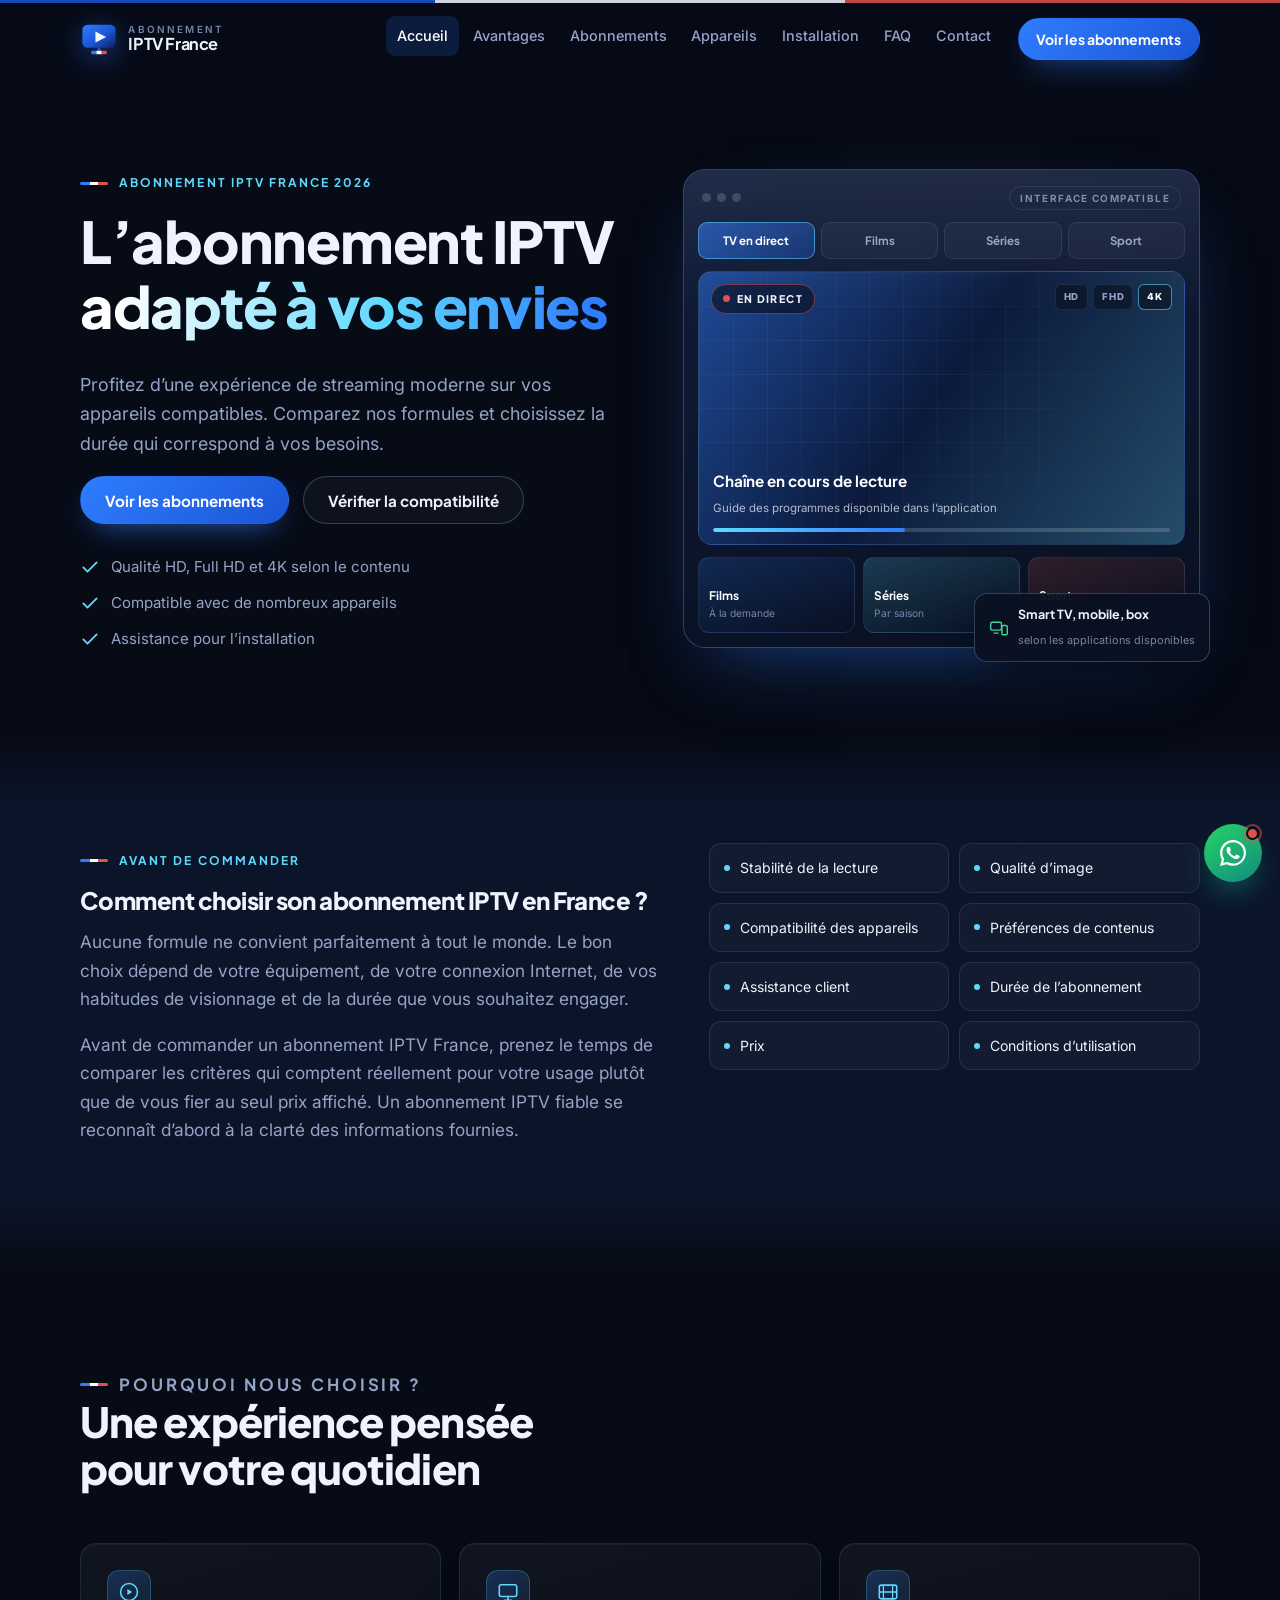
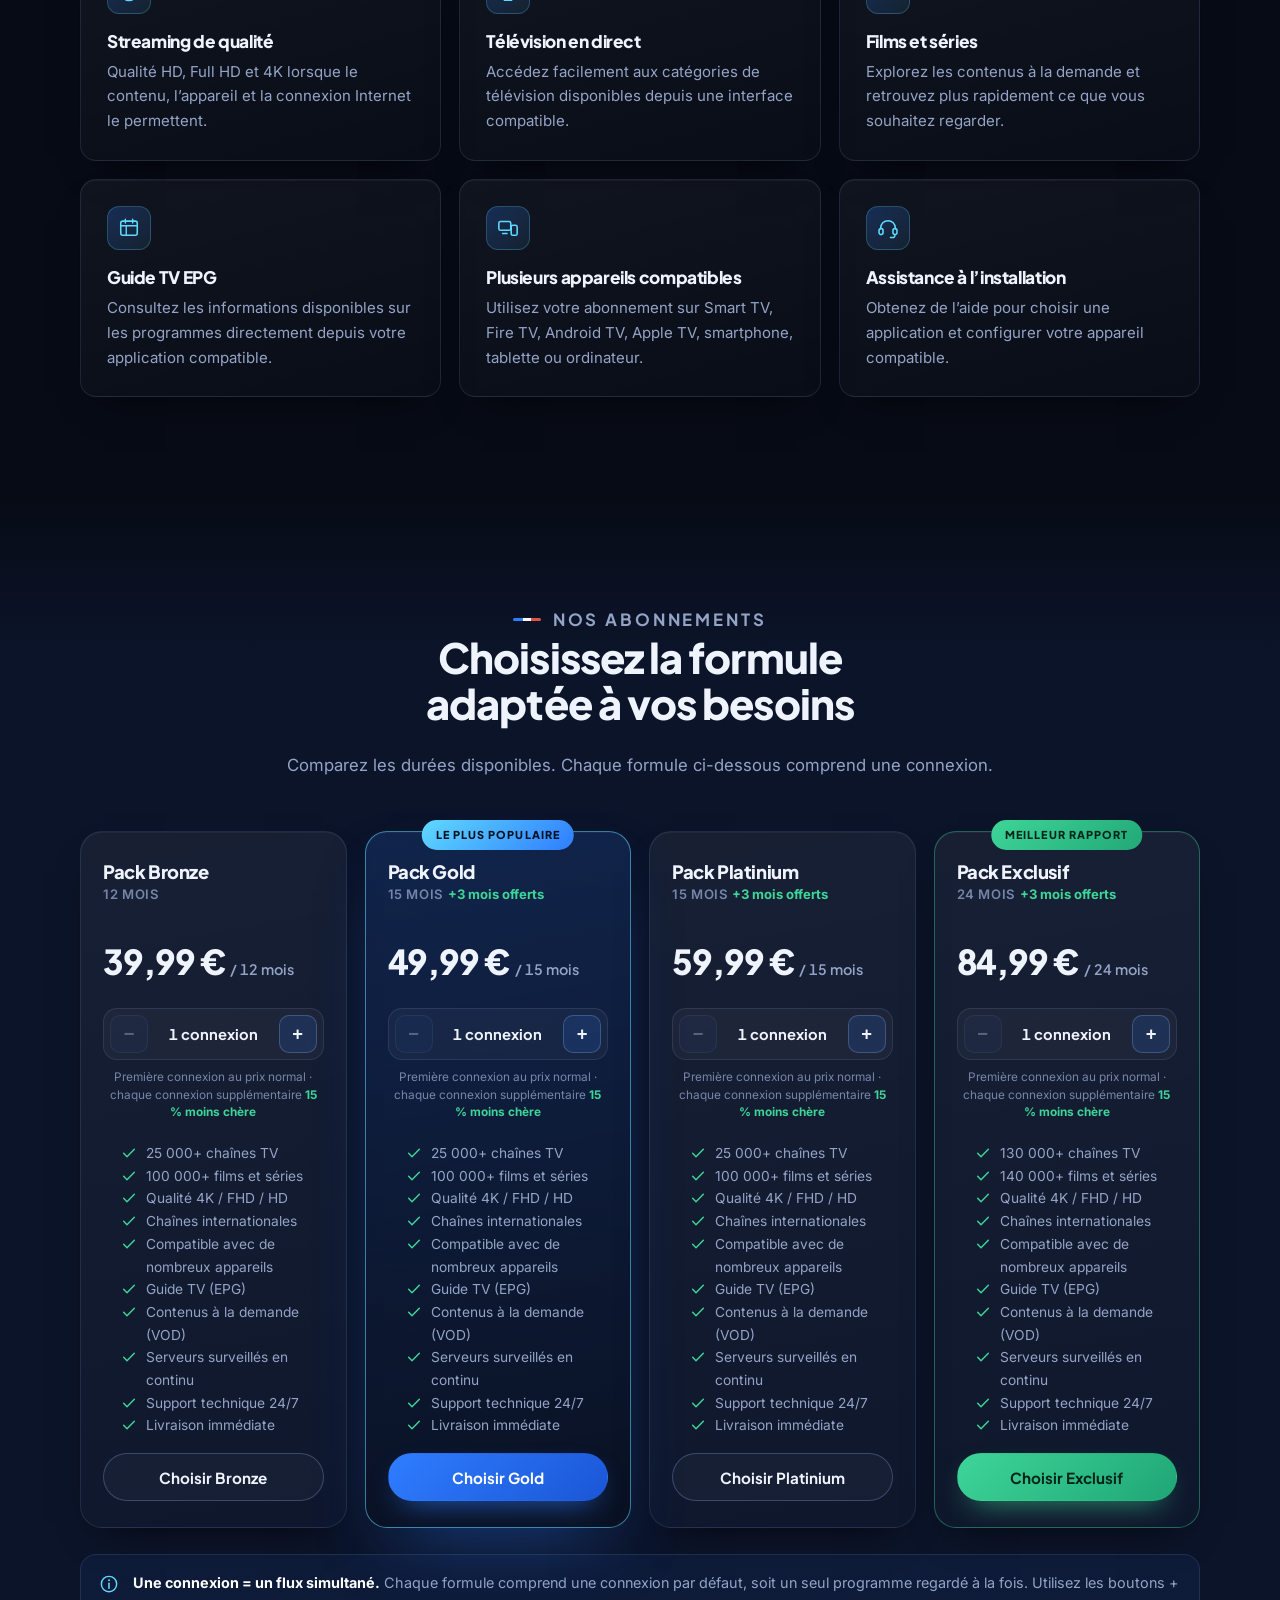
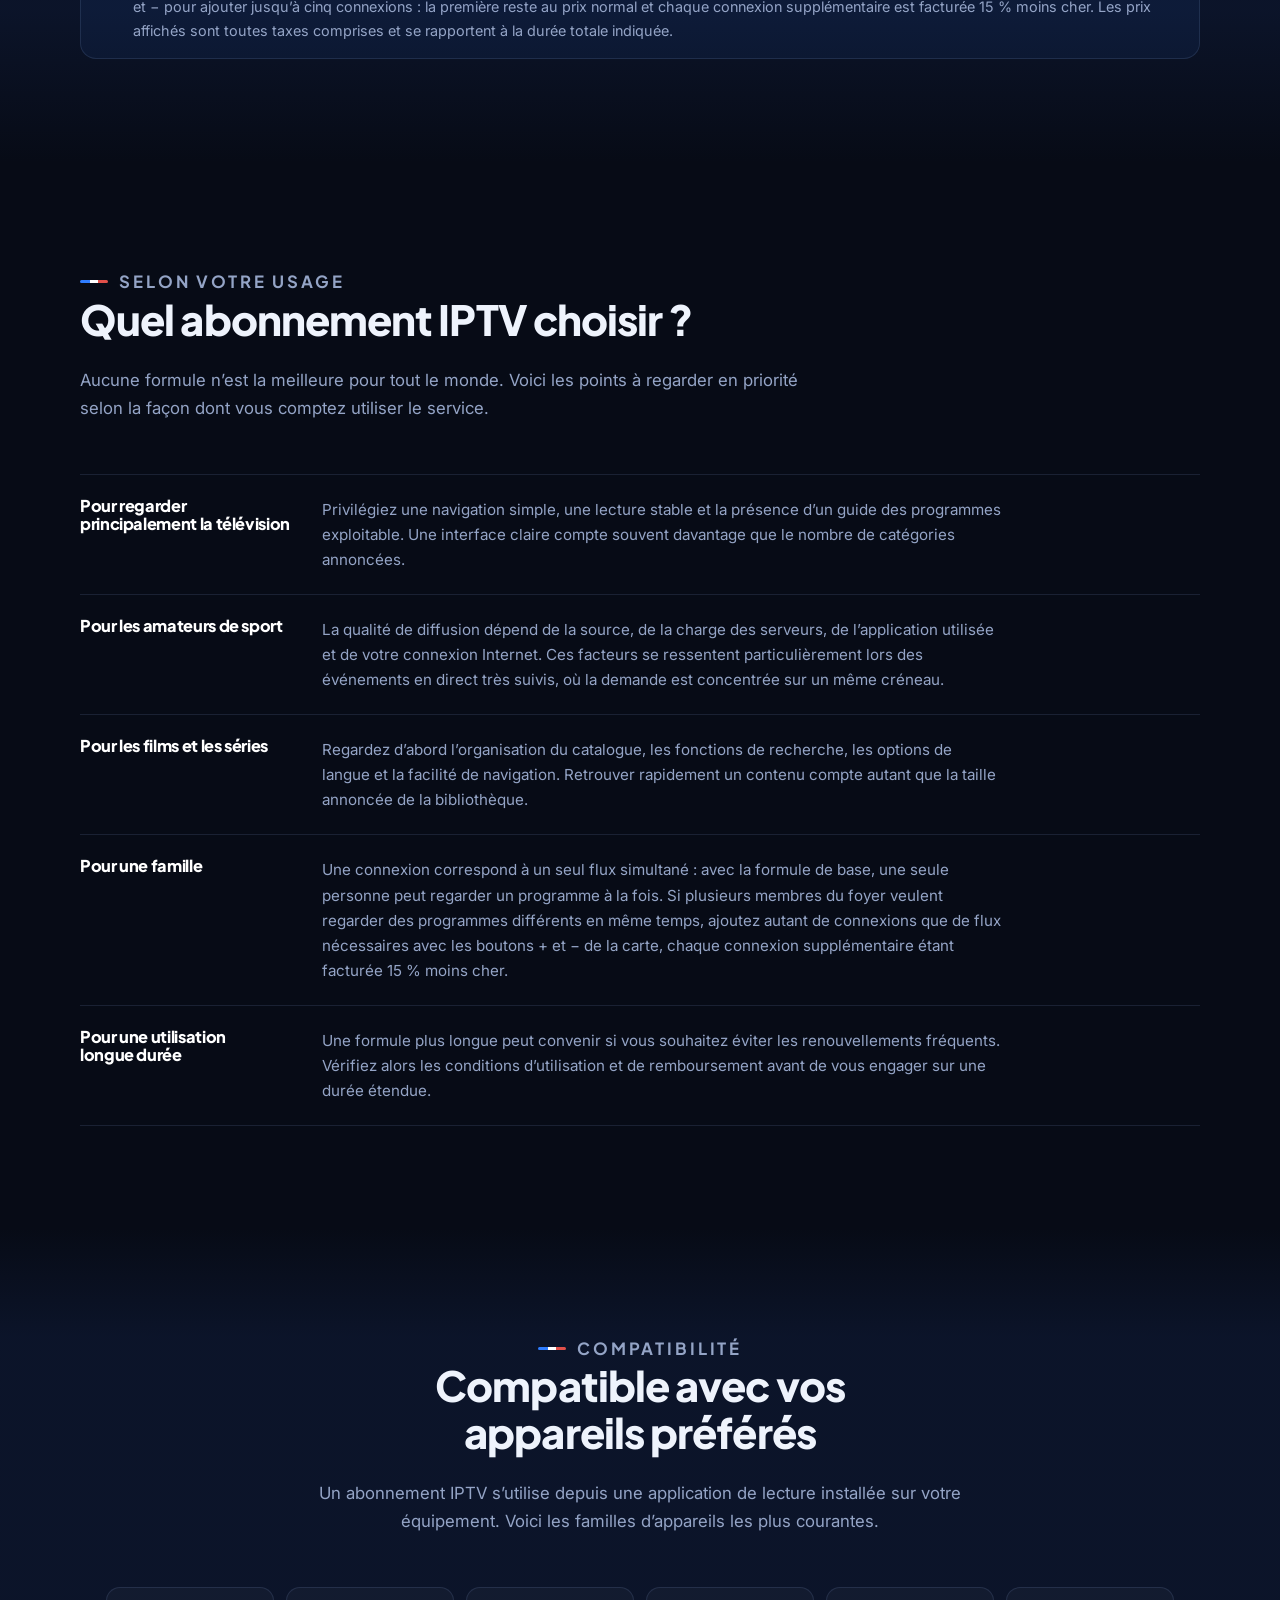
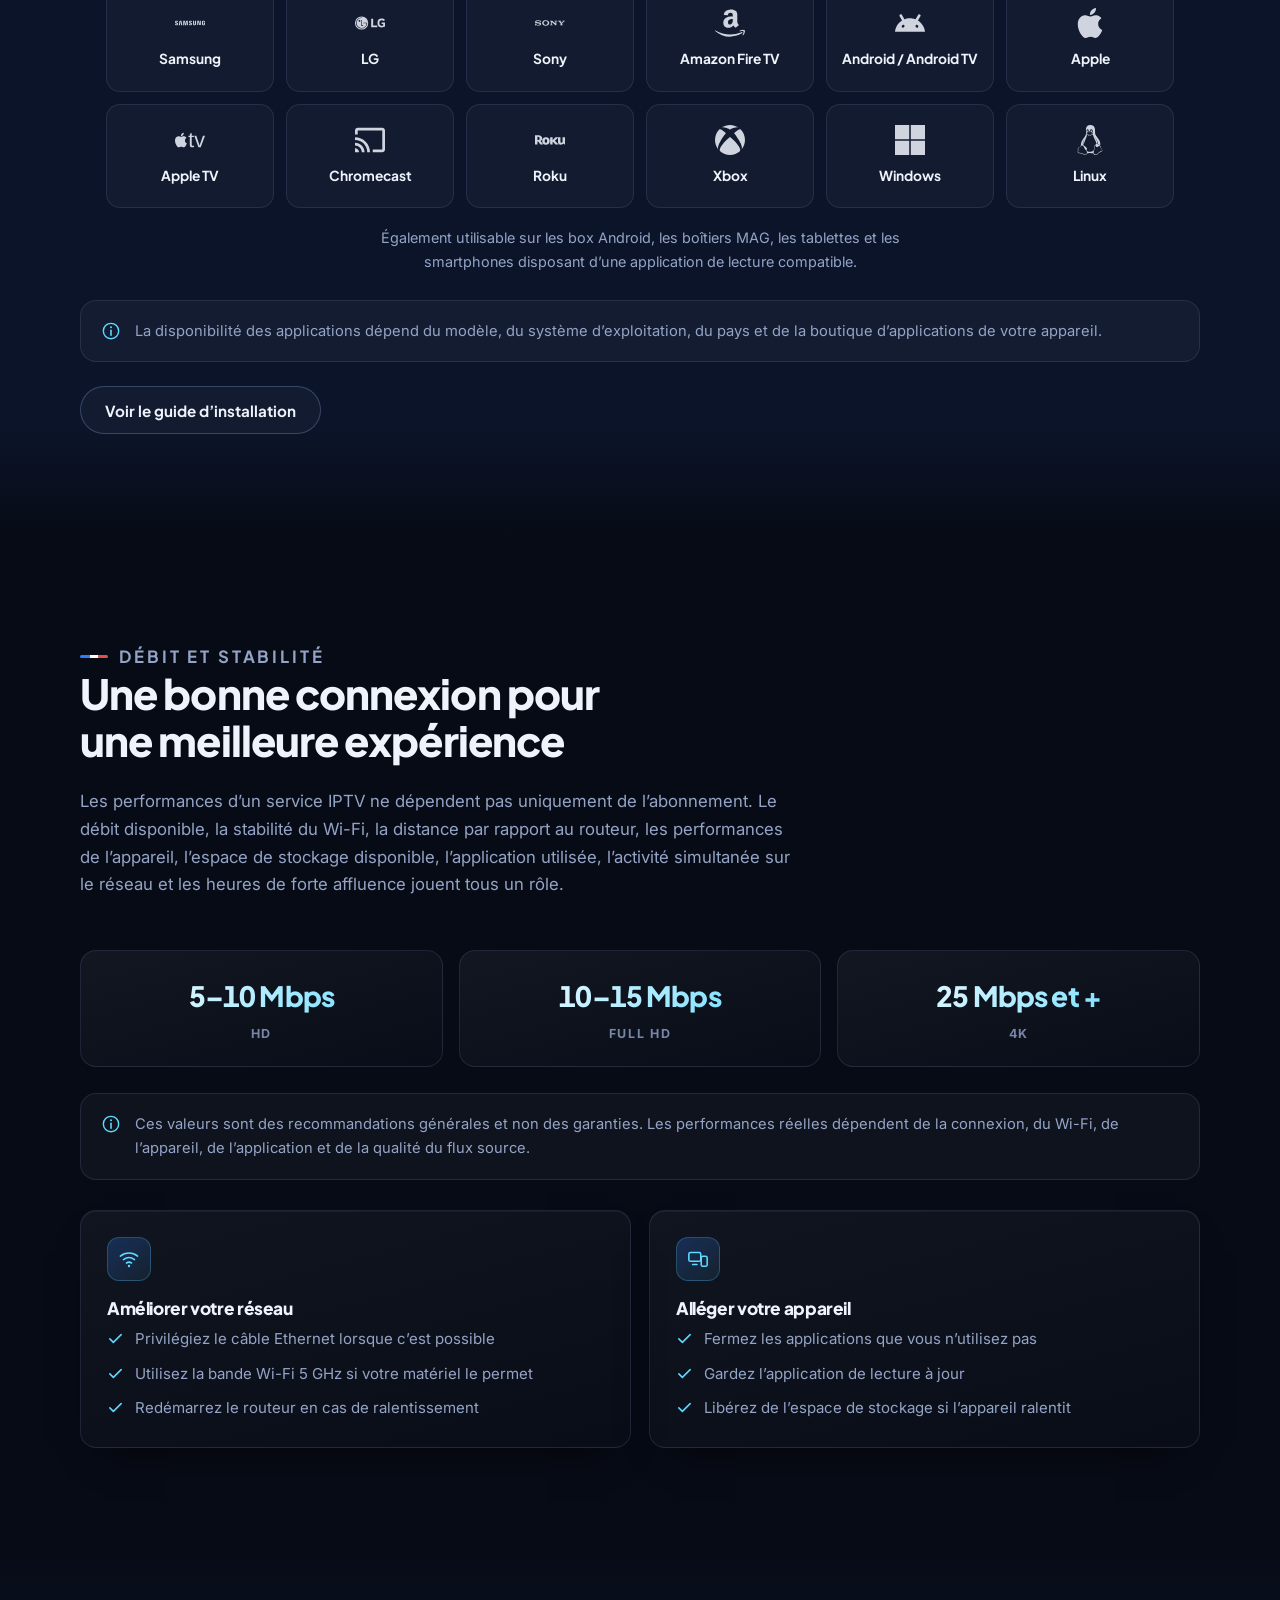
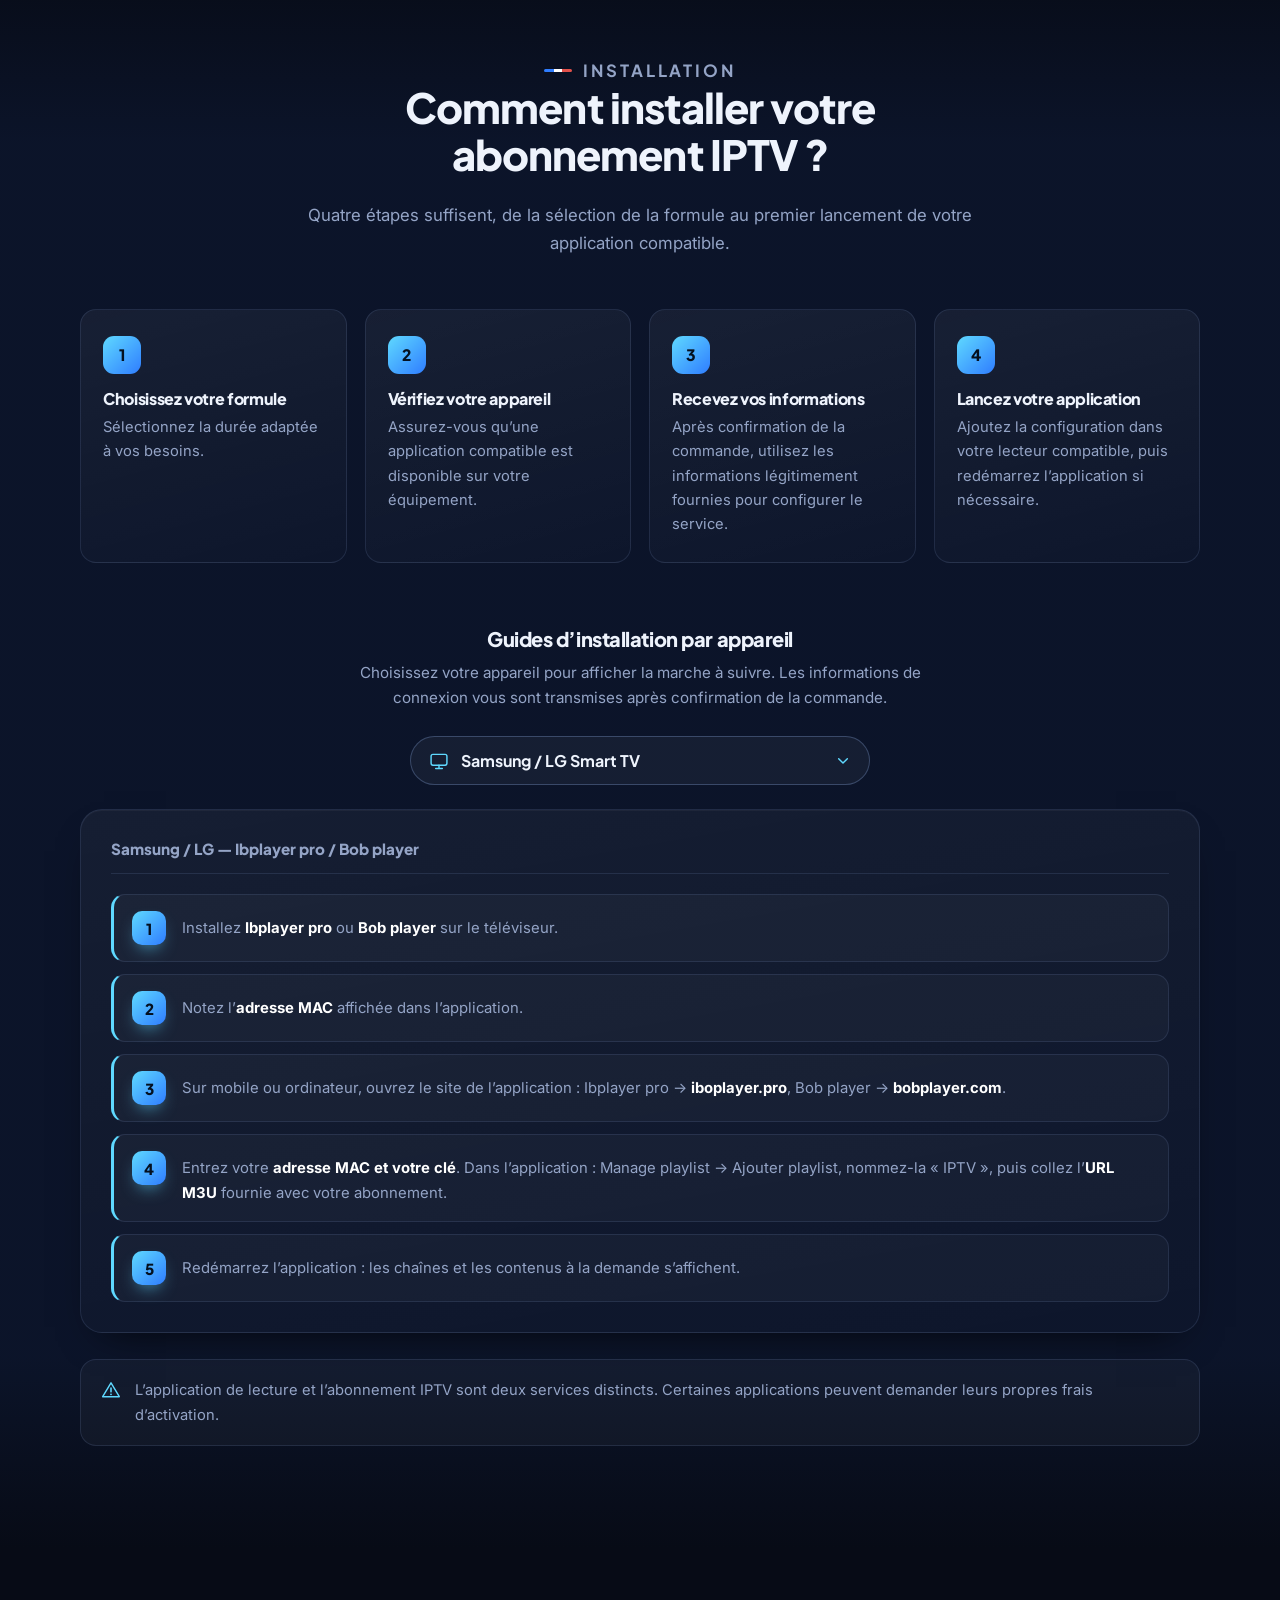
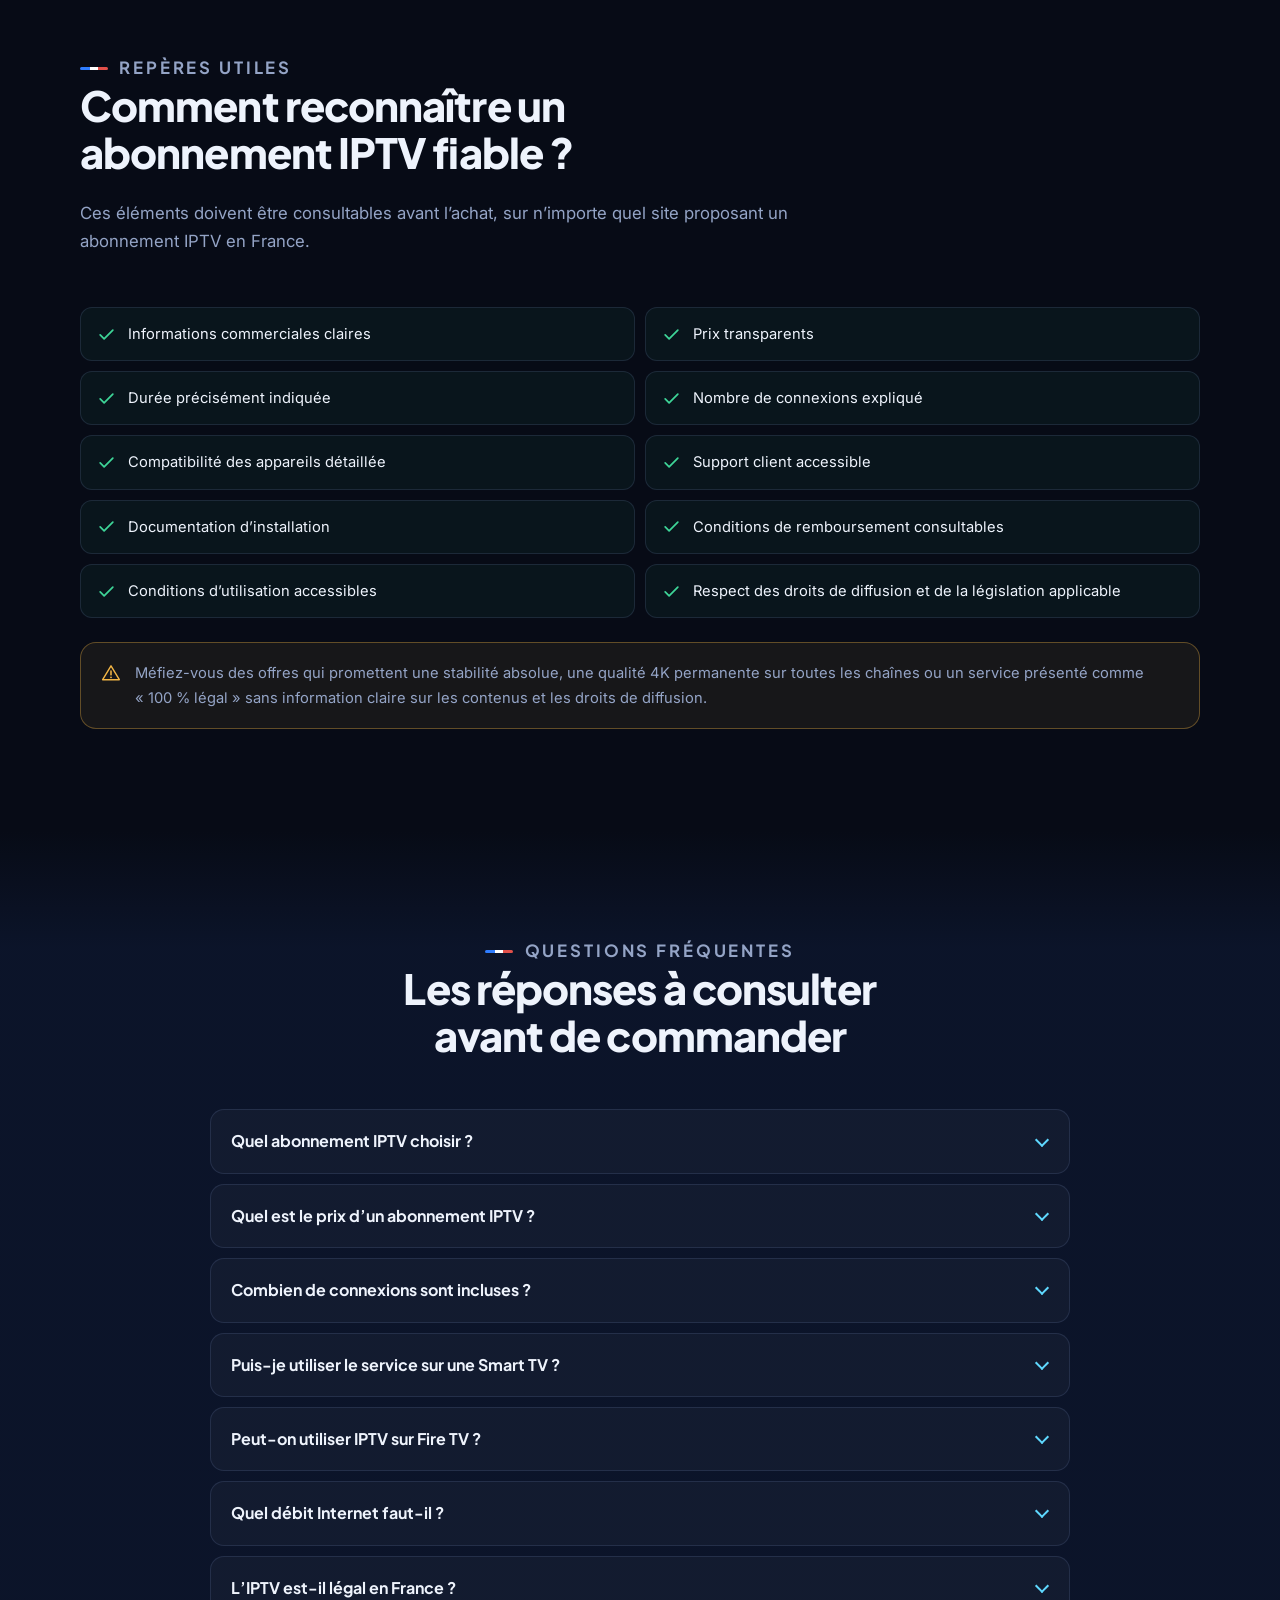
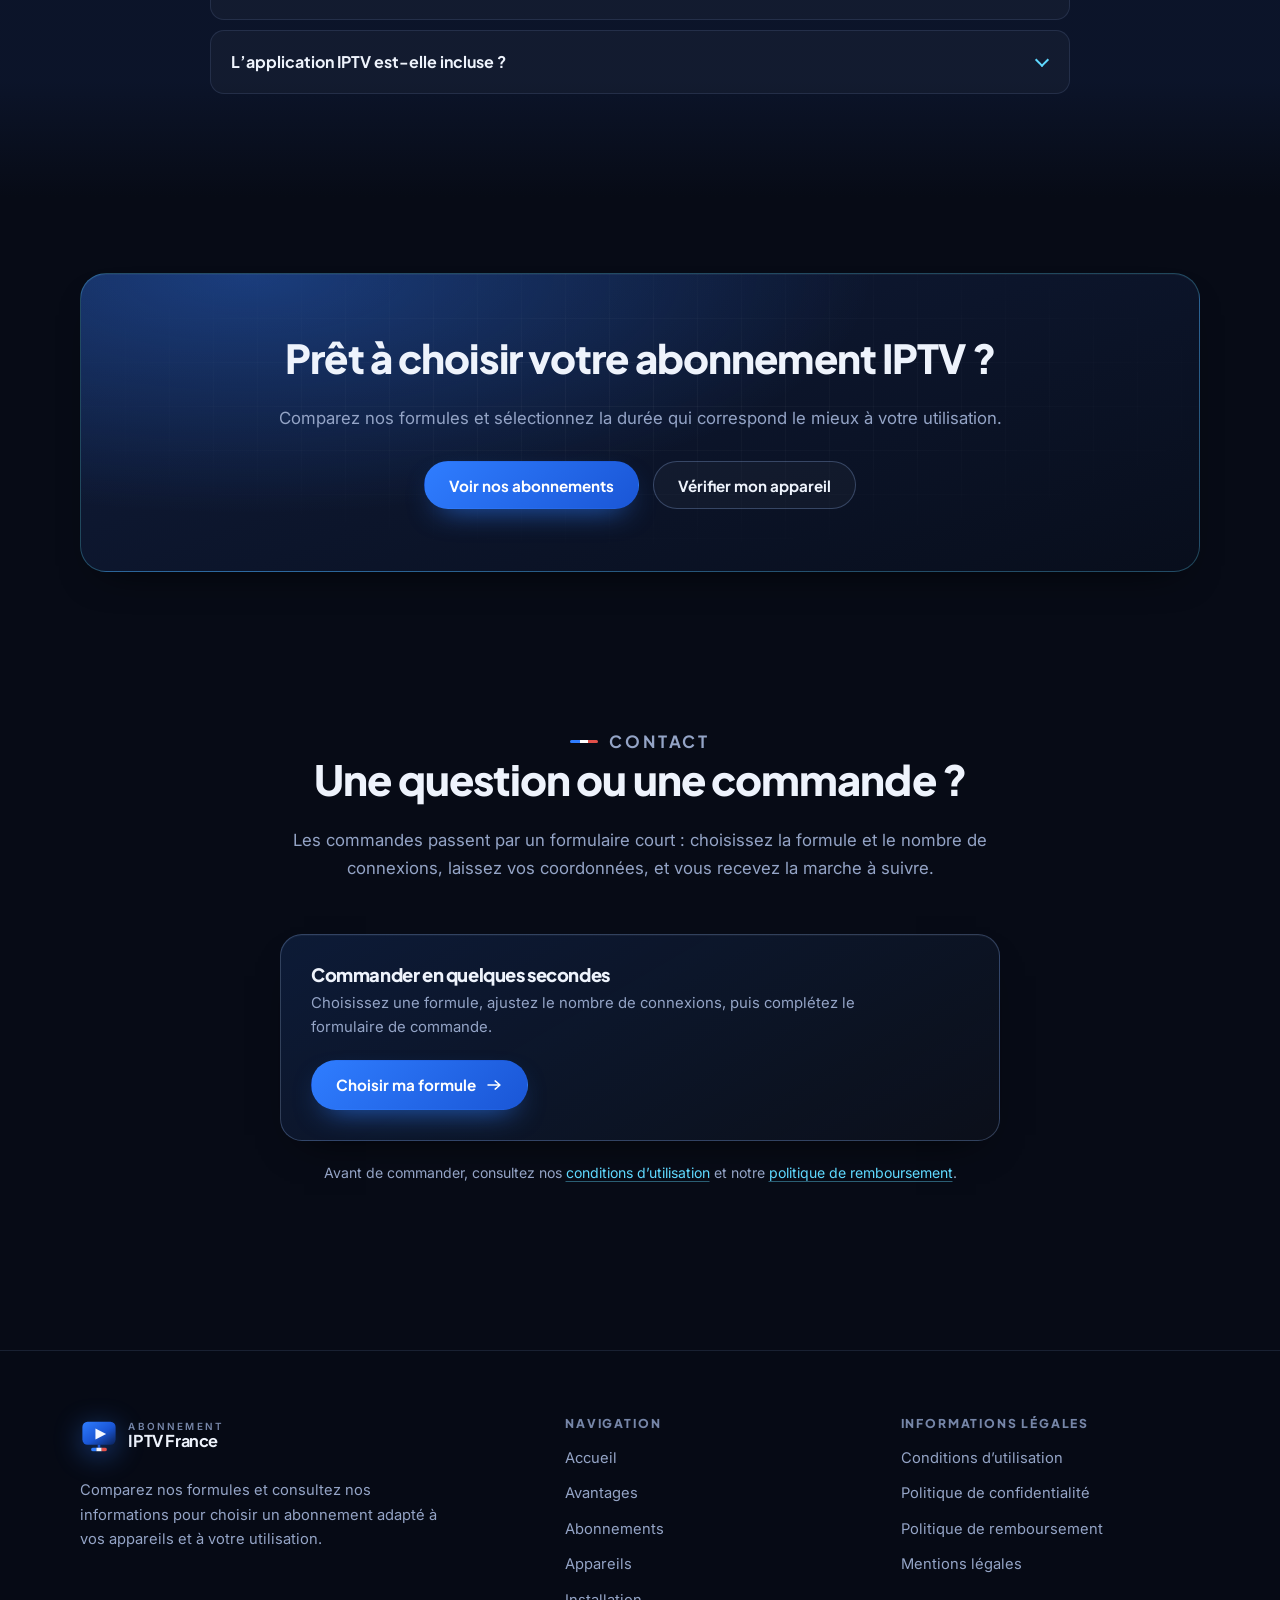
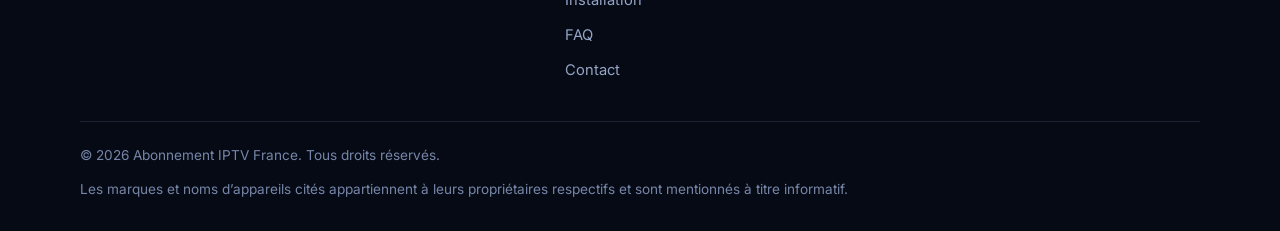
==== index.html @ 6c19772c "Add files via upload" ====
<!DOCTYPE html>
<html lang="fr">
<head>
<meta charset="utf-8">
<meta name="viewport" content="width=device-width, initial-scale=1">
<title>Abonnement IPTV France 2026 | Formules et Compatibilité</title>
<meta name="description" content="Comparez nos abonnements IPTV en France : formules de 12 à 24 mois, appareils compatibles, conseils d’installation et informations avant de choisir.">
<link rel="canonical" href="https://abonnement-iptv-france.website/">
<meta name="robots" content="index, follow, max-snippet:-1, max-image-preview:large">
<meta name="theme-color" content="#070b16">
<meta name="author" content="Abonnement IPTV France">

<!-- Open Graph -->
<meta property="og:type" content="website">
<meta property="og:locale" content="fr_FR">
<meta property="og:site_name" content="Abonnement IPTV France">
<meta property="og:url" content="https://abonnement-iptv-france.website/">
<meta property="og:title" content="Abonnement IPTV France 2026 | Formules et Compatibilité">
<meta property="og:description" content="Comparez nos abonnements IPTV en France : formules de 12 à 24 mois, appareils compatibles, conseils d’installation et informations avant de choisir.">
<meta property="og:image" content="https://abonnement-iptv-france.website/assets/img/og-image.png">
<meta property="og:image:width" content="1200">
<meta property="og:image:height" content="630">
<meta property="og:image:alt" content="Abonnement IPTV France — comparez les formules disponibles">

<!-- Twitter / X -->
<meta name="twitter:card" content="summary_large_image">
<meta name="twitter:title" content="Abonnement IPTV France 2026 | Formules et Compatibilité">
<meta name="twitter:description" content="Comparez nos abonnements IPTV en France : formules de 12 à 24 mois, appareils compatibles et conseils d’installation.">
<meta name="twitter:image" content="https://abonnement-iptv-france.website/assets/img/og-image.png">

<link rel="icon" href="/assets/img/favicon.svg" type="image/svg+xml">
<link rel="apple-touch-icon" href="/assets/img/apple-touch-icon.png">
<link rel="manifest" href="/site.webmanifest">

<link rel="preconnect" href="https://fonts.googleapis.com">
<link rel="preconnect" href="https://fonts.gstatic.com" crossorigin>
<link rel="preload" as="style" href="https://fonts.googleapis.com/css2?family=Inter:wght@400;500;600;700&family=Plus+Jakarta+Sans:wght@700;800&display=swap">
<link rel="stylesheet" href="https://fonts.googleapis.com/css2?family=Inter:wght@400;500;600;700&family=Plus+Jakarta+Sans:wght@700;800&display=swap" media="print" onload="this.media='all'">
<noscript><link rel="stylesheet" href="https://fonts.googleapis.com/css2?family=Inter:wght@400;500;600;700&family=Plus+Jakarta+Sans:wght@700;800&display=swap"></noscript>
<link rel="stylesheet" href="/assets/css/style.css">
<script>document.documentElement.classList.add("js");</script>

<script type="application/ld+json">
{
  "@context": "https://schema.org",
  "@graph": [
    {
      "@type": "WebSite",
      "@id": "https://abonnement-iptv-france.website/#website",
      "url": "https://abonnement-iptv-france.website/",
      "name": "Abonnement IPTV France",
      "description": "Comparatif de formules d’abonnement IPTV pour la France : durées, compatibilité des appareils et informations d’installation.",
      "inLanguage": "fr-FR",
      "publisher": { "@id": "https://abonnement-iptv-france.website/#organization" }
    },
    {
      "@type": "Organization",
      "@id": "https://abonnement-iptv-france.website/#organization",
      "name": "Abonnement IPTV France",
      "url": "https://abonnement-iptv-france.website/",
      "logo": "https://abonnement-iptv-france.website/assets/img/logo.png",
      "description": "Présentation et comparaison de formules d’abonnement IPTV destinées au public francophone.",
      "areaServed": { "@type": "Country", "name": "France" }
    },
    {
      "@type": "WebPage",
      "@id": "https://abonnement-iptv-france.website/#webpage",
      "url": "https://abonnement-iptv-france.website/",
      "name": "Abonnement IPTV France 2026 | Formules et Compatibilité",
      "isPartOf": { "@id": "https://abonnement-iptv-france.website/#website" },
      "inLanguage": "fr-FR"
    }
  ]
}
</script>

<script type="application/ld+json">
{
  "@context": "https://schema.org",
  "@type": "FAQPage",
  "mainEntity": [
    {
      "@type": "Question",
      "name": "Quel abonnement IPTV choisir ?",
      "acceptedAnswer": {
        "@type": "Answer",
        "text": "Le choix dépend principalement de la durée souhaitée, de votre budget, de votre appareil et de vos habitudes de visionnage. Vérifiez également le nombre de connexions, la compatibilité et les conditions avant de commander."
      }
    },
    {
      "@type": "Question",
      "name": "Quel est le prix d’un abonnement IPTV ?",
      "acceptedAnswer": {
        "@type": "Answer",
        "text": "Les formules présentées commencent à 39,99 € pour 12 mois. Les autres options proposées sont de 49,99 € pour 15 mois, 59,99 € pour 15 mois et 84,99 € pour 24 mois. Ces tarifs correspondent à une connexion ; chaque connexion supplémentaire est facturée 15 % moins cher."
      }
    },
    {
      "@type": "Question",
      "name": "Combien de connexions sont incluses ?",
      "acceptedAnswer": {
        "@type": "Answer",
        "text": "Chaque formule comprend une connexion par défaut, ce qui correspond à un seul flux utilisé simultanément. Vous pouvez ajouter jusqu’à cinq connexions directement sur la carte de la formule : la première reste au prix normal et chaque connexion supplémentaire est facturée 15 % moins cher."
      }
    },
    {
      "@type": "Question",
      "name": "Puis-je utiliser le service sur une Smart TV ?",
      "acceptedAnswer": {
        "@type": "Answer",
        "text": "La compatibilité dépend de la marque, du modèle, du système d’exploitation et des applications disponibles sur la télévision."
      }
    },
    {
      "@type": "Question",
      "name": "Peut-on utiliser IPTV sur Fire TV ?",
      "acceptedAnswer": {
        "@type": "Answer",
        "text": "Une Fire TV peut utiliser différentes applications compatibles. L’expérience dépend également de la qualité de la connexion Internet et des performances de l’appareil."
      }
    },
    {
      "@type": "Question",
      "name": "Quel débit Internet faut-il ?",
      "acceptedAnswer": {
        "@type": "Answer",
        "text": "Prévoyez généralement 5 à 10 Mbps pour la HD, 10 à 15 Mbps pour la Full HD et environ 25 Mbps ou davantage pour la 4K. Les besoins réels peuvent varier."
      }
    },
    {
      "@type": "Question",
      "name": "L’IPTV est-il légal en France ?",
      "acceptedAnswer": {
        "@type": "Answer",
        "text": "La technologie IPTV est légale. En revanche, la diffusion ou l’utilisation de contenus protégés sans l’autorisation des ayants droit peut être illégale. La légalité dépend du fournisseur, des licences, des contenus proposés et de l’utilisation du service. L’utilisateur doit respecter la législation applicable."
      }
    },
    {
      "@type": "Question",
      "name": "L’application IPTV est-elle incluse ?",
      "acceptedAnswer": {
        "@type": "Answer",
        "text": "L’application et l’abonnement sont généralement distincts. Certaines applications sont gratuites, tandis que d’autres peuvent demander un achat ou des frais d’activation séparés."
      }
    }
  ]
}
</script>
</head>

<body>
<a class="skip-link" href="#contenu">Aller au contenu principal</a>

<!-- Bibliothèque d'icônes originales (tracés dessinés pour ce site) -->
<svg xmlns="http://www.w3.org/2000/svg" style="display:none" aria-hidden="true" focusable="false">
  <defs>
    <g id="i-check"><path d="M4 12.5 9 17.5 20 6.5" fill="none" stroke="currentColor" stroke-width="2.2" stroke-linecap="round" stroke-linejoin="round"/></g>
    <g id="i-tv"><rect x="2.5" y="4" width="19" height="13" rx="2.2" fill="none" stroke="currentColor" stroke-width="1.7"/><path d="M8 21h8M12 17v4" fill="none" stroke="currentColor" stroke-width="1.7" stroke-linecap="round"/></g>
    <g id="i-play"><circle cx="12" cy="12" r="9.2" fill="none" stroke="currentColor" stroke-width="1.7"/><path d="M10.2 8.6 15.6 12l-5.4 3.4z" fill="currentColor"/></g>
    <g id="i-film"><rect x="2.5" y="4.5" width="19" height="15" rx="2.2" fill="none" stroke="currentColor" stroke-width="1.7"/><path d="M7 4.5v15M17 4.5v15M2.5 12h19" fill="none" stroke="currentColor" stroke-width="1.4"/></g>
    <g id="i-stack"><rect x="6" y="3.5" width="12" height="14" rx="2" fill="none" stroke="currentColor" stroke-width="1.7"/><path d="M3.5 7v11a2.5 2.5 0 0 0 2.5 2.5h10" fill="none" stroke="currentColor" stroke-width="1.5" stroke-linecap="round"/></g>
    <g id="i-guide"><rect x="3" y="4.5" width="18" height="15.5" rx="2.2" fill="none" stroke="currentColor" stroke-width="1.7"/><path d="M3 9.5h18M9 9.5V20M8 2.5v4M16 2.5v4" fill="none" stroke="currentColor" stroke-width="1.5" stroke-linecap="round"/></g>
    <g id="i-devices"><rect x="2" y="5" width="13" height="9.5" rx="1.8" fill="none" stroke="currentColor" stroke-width="1.7"/><rect x="15.5" y="9" width="6.5" height="11" rx="1.8" fill="none" stroke="currentColor" stroke-width="1.7"/><path d="M6 18h5" fill="none" stroke="currentColor" stroke-width="1.5" stroke-linecap="round"/></g>
    <g id="i-support"><path d="M4 13v-1a8 8 0 0 1 16 0v1" fill="none" stroke="currentColor" stroke-width="1.7" stroke-linecap="round"/><rect x="2.2" y="12.6" width="4.4" height="6.6" rx="2.2" fill="none" stroke="currentColor" stroke-width="1.7"/><rect x="17.4" y="12.6" width="4.4" height="6.6" rx="2.2" fill="none" stroke="currentColor" stroke-width="1.7"/><path d="M19.6 19.2v.6a2.6 2.6 0 0 1-2.6 2.6h-2.4" fill="none" stroke="currentColor" stroke-width="1.5" stroke-linecap="round"/></g>
    <g id="i-phone"><rect x="6.5" y="2.5" width="11" height="19" rx="2.6" fill="none" stroke="currentColor" stroke-width="1.7"/><path d="M10.5 18.6h3" fill="none" stroke="currentColor" stroke-width="1.7" stroke-linecap="round"/></g>
    <g id="i-tablet"><rect x="4" y="2.5" width="16" height="19" rx="2.4" fill="none" stroke="currentColor" stroke-width="1.7"/><path d="M10.5 18.4h3" fill="none" stroke="currentColor" stroke-width="1.7" stroke-linecap="round"/></g>
    <g id="i-laptop"><rect x="4" y="4.5" width="16" height="11" rx="1.9" fill="none" stroke="currentColor" stroke-width="1.7"/><path d="M2 19h20" fill="none" stroke="currentColor" stroke-width="1.7" stroke-linecap="round"/></g>
    <g id="i-box"><rect x="3" y="7.5" width="18" height="9" rx="2.2" fill="none" stroke="currentColor" stroke-width="1.7"/><circle cx="17.5" cy="12" r="1.2" fill="currentColor"/><path d="M6.5 12h5" fill="none" stroke="currentColor" stroke-width="1.6" stroke-linecap="round"/></g>
    <g id="i-stick"><rect x="2.5" y="9" width="13" height="6" rx="3" fill="none" stroke="currentColor" stroke-width="1.7"/><path d="M15.5 12h6" fill="none" stroke="currentColor" stroke-width="1.7" stroke-linecap="round"/><circle cx="6.2" cy="12" r="1.2" fill="currentColor"/></g>
    <g id="i-info"><circle cx="12" cy="12" r="9.2" fill="none" stroke="currentColor" stroke-width="1.7"/><path d="M12 11v6" fill="none" stroke="currentColor" stroke-width="1.9" stroke-linecap="round"/><circle cx="12" cy="7.6" r="1.2" fill="currentColor"/></g>
    <g id="i-alert"><path d="M12 3.4 22 20H2z" fill="none" stroke="currentColor" stroke-width="1.7" stroke-linejoin="round"/><path d="M12 9.6v4.6" fill="none" stroke="currentColor" stroke-width="1.9" stroke-linecap="round"/><circle cx="12" cy="17.2" r="1.1" fill="currentColor"/></g>
    <g id="i-wifi"><path d="M2.6 8.8a15 15 0 0 1 18.8 0" fill="none" stroke="currentColor" stroke-width="1.8" stroke-linecap="round"/><path d="M6 12.6a10 10 0 0 1 12 0" fill="none" stroke="currentColor" stroke-width="1.8" stroke-linecap="round"/><path d="M9.3 16.3a5 5 0 0 1 5.4 0" fill="none" stroke="currentColor" stroke-width="1.8" stroke-linecap="round"/><circle cx="12" cy="19.6" r="1.3" fill="currentColor"/></g>
    <g id="b-samsung"><path d='M19.8166 10.2808l.0459 2.6934h-.023l-.7793-2.6934h-1.2837v3.3925h.8481l-.0458-2.785h.023l.8366 2.785h1.2264v-3.3925zm-16.149 0l-.6418 3.427h.9284l.4699-3.1175h.0229l.4585 3.1174h.9169l-.6304-3.4269zm5.1805 0l-.424 2.6132h-.023l-.424-2.6132H6.5788l-.0688 3.427h.8596l.023-3.0832h.0114l.573 3.0831h.8711l.5731-3.083h.023l.0228 3.083h.8596l-.0802-3.4269zm-7.2664 2.4527c.0343.0802.0229.1949.0114.2522-.0229.1146-.1031.2292-.3324.2292-.2177 0-.3438-.126-.3438-.3095v-.3323H0v.2636c0 .7679.6074.9971 1.2493.9971.6189 0 1.1346-.2178 1.2149-.7794.0458-.298.0114-.4928 0-.5616-.1605-.722-1.467-.9283-1.5588-1.3295-.0114-.0688-.0114-.1375 0-.1834.023-.1146.1032-.2292.3095-.2292.2063 0 .321.126.321.3095v.2063h.8595v-.2407c0-.745-.6762-.8596-1.1576-.8596-.6074 0-1.1117.2063-1.2034.7564-.023.149-.0344.2866.0114.4585.1376.7106 1.364.9169 1.5358 1.3524m11.152 0c.0343.0803.0228.1834.0114.2522-.023.1146-.1032.2292-.3324.2292-.2178 0-.3438-.126-.3438-.3095v-.3323h-.917v.2636c0 .7564.596.9857 1.2379.9857.6189 0 1.1232-.2063 1.2034-.7794.0459-.298.0115-.4814 0-.5616-.1375-.7106-1.4327-.9284-1.5243-1.318-.0115-.0688-.0115-.1376 0-.1835.0229-.1146.1031-.2292.3094-.2292.1948 0 .321.126.321.3095v.2063h.848v-.2407c0-.745-.6647-.8596-1.146-.8596-.6075 0-1.1004.1948-1.192.7564-.023.149-.023.2866.0114.4585.1376.7106 1.341.9054 1.513 1.3524m2.8882.4585c.2407 0 .3094-.1605.3323-.2522.0115-.0343.0115-.0917.0115-.126v-2.533h.871v2.4642c0 .0688 0 .1948-.0114.2292-.0573.6419-.5616.8482-1.192.8482-.6303 0-1.1346-.2063-1.192-.8482 0-.0344-.0114-.1604-.0114-.2292v-2.4642h.871v2.533c0 .0458 0 .0916.0115.126 0 .0917.0688.2522.3095.2522m7.1518-.0344c.2522 0 .3324-.1605.3553-.2522.0115-.0343.0115-.0917.0115-.126v-.4929h-.3553v-.5043H24v.917c0 .0687 0 .1145-.0115.2292-.0573.6303-.596.8481-1.2034.8481-.6075 0-1.1461-.2178-1.2034-.8481-.0115-.1147-.0115-.1605-.0115-.2293v-1.444c0-.0574.0115-.172.0115-.2293.0802-.6419.596-.8482 1.2034-.8482s1.1347.2063 1.2034.8482c.0115.1031.0115.2292.0115.2292v.1146h-.8596v-.1948s0-.0803-.0115-.1261c-.0114-.0802-.0802-.2521-.3438-.2521-.2521 0-.321.1604-.3438.2521-.0115.0458-.0115.1032-.0115.1605v1.5702c0 .0458 0 .0916.0115.126 0 .0917.0917.2522.3323.2522'/></g>
    <g id="b-lg"><path d='M14.522 14.078h3.27v1.33h-4.847v-6.83h1.577v5.5zm6.74-1.274h1.284v1.195c-.236.09-.698.18-1.137.18-1.42 0-1.893-.721-1.893-2.186 0-1.398.45-2.221 1.869-2.221.791 0 1.24.248 1.612.722l.982-.903c-.6-.855-1.646-1.114-2.629-1.114-2.208 0-3.368 1.205-3.368 3.504 0 2.288 1.047 3.528 3.358 3.528 1.06 0 2.096-.27 2.66-.665V11.53h-2.739v1.274zM5.291 6.709a5.29 5.29 0 1 1 0 10.582 5.291 5.291 0 1 1 0-10.582m3.16 8.457a4.445 4.445 0 0 0 1.31-3.161v-.242l-.22.001H6.596v.494h2.662l-.001.015a3.985 3.985 0 0 1-3.965 3.708 3.95 3.95 0 0 1-2.811-1.165 3.952 3.952 0 0 1-1.164-2.811c0-1.061.414-2.059 1.164-2.81a3.951 3.951 0 0 1 2.81-1.164l.252.003v-.495l-.251-.003a4.475 4.475 0 0 0-4.47 4.469c0 1.194.465 2.316 1.309 3.161a4.444 4.444 0 0 0 3.16 1.31 4.444 4.444 0 0 0 3.162-1.31m-2.91-1.297V9.644H5.04v4.72h1.556v-.495H5.543zm-1.265-3.552a.676.676 0 1 0-.675.674.676.676 0 0 0 .675-.674'/></g>
    <g id="b-sony"><path d='M8.5505 9.8881c.921 0 1.6574.2303 2.2209.7423.3848.3485.5999.8454.5939 1.3665a1.9081 1.9081 0 0 1-.5939 1.3726c-.5272.4848-1.3483.7423-2.221.7423-.8725 0-1.6785-.2575-2.2148-.7423-.3908-.3485-.609-.8484-.603-1.3726 0-.518.2182-1.015.603-1.3665.5-.4545 1.3847-.7423 2.2149-.7423zm.003 3.6692c.4606 0 .8878-.1606 1.1878-.4575.2999-.2999.4332-.6605.4332-1.1029 0-.4242-.1484-.821-.4333-1.1029-.2938-.2908-.7332-.4545-1.1877-.4545s-.8938.1637-1.1907.4545c-.2848.2818-.4333.6787-.4333 1.103-.006.409.1485.806.4333 1.1029.2969.2939.7332.4575 1.1907.4575zm-4.8418-1.9665c.1605.0424.315.094.4666.1636a1.352 1.352 0 0 1 .3787.2576c.197.206.309.4817.306.7665a.9643.9643 0 0 1-.3787.7788 2.0662 2.0662 0 0 1-.709.3485 3.7231 3.7231 0 0 1-1.1938.1697c-.352 0-.5467-.0406-.8138-.0962l-.077-.016c-.294-.0666-.5817-.1575-.8575-.2787a.0695.0695 0 0 0-.0424-.0121c-.0454 0-.0818.0394-.0818.0848v.203H.1212v-1.4786h.5242a.7559.7559 0 0 0 .1363.418c.2121.2607.4394.3607.6575.4395.3666.1212.7514.1848 1.1362.1969.5526 0 .8756-.134.9455-.163l.009-.0037.0062-.0023c.0616-.0226.3119-.1143.3119-.3916 0-.2743-.2338-.334-.387-.373l-.022-.0058c-.1708-.046-.562-.0872-.9897-.1323l-.1526-.016c-.4848-.0515-.9696-.1273-1.1968-.1758-.4977-.1097-.6942-.2917-.816-.4045l-.0082-.0076A1.0192 1.0192 0 0 1 0 11.1608c0-.497.3394-.797.7575-.9817.4454-.2.9756-.288 1.4392-.288.8211.0031 1.4877.2697 1.727.394.097.0515.1455-.0121.1455-.0606v-.1484h.5272v1.2876h-.4727a.9056.9056 0 0 0-.2939-.4909 1.289 1.289 0 0 0-.297-.1787c-.3968-.1667-.821-.2515-1.2513-.2455-.4423 0-.8665.085-1.0786.2153-.1333.0818-.2.1848-.2.306 0 .1727.1454.2424.2182.2636.1967.0597.6328.103.972.1369.0736.0073.1426.0142.2036.0206.3272.0334 1.012.1243 1.315.2zm18.1673-.9966v-.4787H24v.4696h-.4757c-.1727 0-.2424.0334-.3727.1788l-1.4271 1.63a.098.098 0 0 0-.0182.0698v.7423a1.106 1.106 0 0 0 .0121.103.1496.1496 0 0 0 .1.0909.9368.9368 0 0 0 .1303.009h.4848v.4698h-2.5724v-.4697h.4606a.9343.9343 0 0 0 .1302-.0091.1627.1627 0 0 0 .1031-.091.5626.5626 0 0 0 .009-.1v-.7422c0-.0242 0-.0242-.0333-.0636a606.7592 606.7592 0 0 0-1.4119-1.6028c-.0758-.0788-.2061-.2061-.406-.2061h-.4576v-.4696h2.5876v.4696h-.3121c-.0697 0-.1182.0697-.0576.1455 0 0 .8696 1.0392.8787 1.0513.0091.0122.0152.0122.0273.003.0121-.009.8938-1.0453.8999-1.0543a.0912.0912 0 0 0-.0182-.1273.1095.1095 0 0 0-.0606-.0182zm-6.284-.0031h.4848c.2212 0 .2606.0848.2636.2909l.0273 1.5664-2.5815-2.324H11.944v.4697h.412c.297 0 .3182.1636.3182.309v2.2138c.0004.1285.0009.295-.1818.295h-.506v.4667h2.1634v-.4697h-.5273c-.212 0-.2211-.097-.2242-.303v-1.8816l2.9724 2.6511h.7575l-.0394-2.9966c.003-.218.0182-.2908.2424-.2908h.4726v-.4697H15.595Z'/></g>
    <g id="b-amazon"><path d='M.045 18.02c.072-.116.187-.124.348-.022 3.636 2.11 7.594 3.166 11.87 3.166 2.852 0 5.668-.533 8.447-1.595l.315-.14c.138-.06.234-.1.293-.13.226-.088.39-.046.525.13.12.174.09.336-.12.48-.256.19-.6.41-1.006.654-1.244.743-2.64 1.316-4.185 1.726a17.617 17.617 0 01-10.951-.577 17.88 17.88 0 01-5.43-3.35c-.1-.074-.151-.15-.151-.22 0-.047.021-.09.051-.13zm6.565-6.218c0-1.005.247-1.863.743-2.577.495-.71 1.17-1.25 2.04-1.615.796-.335 1.756-.575 2.912-.72.39-.046 1.033-.103 1.92-.174v-.37c0-.93-.105-1.558-.3-1.875-.302-.43-.78-.65-1.44-.65h-.182c-.48.046-.896.196-1.246.46-.35.27-.575.63-.675 1.096-.06.3-.206.465-.435.51l-2.52-.315c-.248-.06-.372-.18-.372-.39 0-.046.007-.09.022-.15.247-1.29.855-2.25 1.82-2.88.976-.616 2.1-.975 3.39-1.05h.54c1.65 0 2.957.434 3.888 1.29.135.15.27.3.405.48.12.165.224.314.283.45.075.134.15.33.195.57.06.254.105.42.135.51.03.104.062.3.076.615.01.313.02.493.02.553v5.28c0 .376.06.72.165 1.036.105.313.21.54.315.674l.51.674c.09.136.136.256.136.36 0 .12-.06.226-.18.314-1.2 1.05-1.86 1.62-1.963 1.71-.165.135-.375.15-.63.045a6.062 6.062 0 01-.526-.496l-.31-.347a9.391 9.391 0 01-.317-.42l-.3-.435c-.81.886-1.603 1.44-2.4 1.665-.494.15-1.093.227-1.83.227-1.11 0-2.04-.343-2.76-1.034-.72-.69-1.08-1.665-1.08-2.94l-.05-.076zm3.753-.438c0 .566.14 1.02.425 1.364.285.34.675.512 1.155.512.045 0 .106-.007.195-.02.09-.016.134-.023.166-.023.614-.16 1.08-.553 1.424-1.178.165-.28.285-.58.36-.91.09-.32.12-.59.135-.8.015-.195.015-.54.015-1.005v-.54c-.84 0-1.484.06-1.92.18-1.275.36-1.92 1.17-1.92 2.43l-.035-.02zm9.162 7.027c.03-.06.075-.11.132-.17.362-.243.714-.41 1.05-.5a8.094 8.094 0 011.612-.24c.14-.012.28 0 .41.03.65.06 1.05.168 1.172.33.063.09.099.228.099.39v.15c0 .51-.149 1.11-.424 1.8-.278.69-.664 1.248-1.156 1.68-.073.06-.14.09-.197.09-.03 0-.06 0-.09-.012-.09-.044-.107-.12-.064-.24.54-1.26.806-2.143.806-2.64 0-.15-.03-.27-.087-.344-.145-.166-.55-.257-1.224-.257-.243 0-.533.016-.87.046-.363.045-.7.09-1 .135-.09 0-.148-.014-.18-.044-.03-.03-.036-.047-.02-.077 0-.017.006-.03.02-.063v-.06z'/></g>
    <g id="b-android"><path d='M18.4395 5.5586c-.675 1.1664-1.352 2.3318-2.0274 3.498-.0366-.0155-.0742-.0286-.1113-.043-1.8249-.6957-3.484-.8-4.42-.787-1.8551.0185-3.3544.4643-4.2597.8203-.084-.1494-1.7526-3.021-2.0215-3.4864a1.1451 1.1451 0 0 0-.1406-.1914c-.3312-.364-.9054-.4859-1.379-.203-.475.282-.7136.9361-.3886 1.5019 1.9466 3.3696-.0966-.2158 1.9473 3.3593.0172.031-.4946.2642-1.3926 1.0177C2.8987 12.176.452 14.772 0 18.9902h24c-.119-1.1108-.3686-2.099-.7461-3.0683-.7438-1.9118-1.8435-3.2928-2.7402-4.1836a12.1048 12.1048 0 0 0-2.1309-1.6875c.6594-1.122 1.312-2.2559 1.9649-3.3848.2077-.3615.1886-.7956-.0079-1.1191a1.1001 1.1001 0 0 0-.8515-.5332c-.5225-.0536-.9392.3128-1.0488.5449zm-.0391 8.461c.3944.5926.324 1.3306-.1563 1.6503-.4799.3197-1.188.0985-1.582-.4941-.3944-.5927-.324-1.3307.1563-1.6504.4727-.315 1.1812-.1086 1.582.4941zM7.207 13.5273c.4803.3197.5506 1.0577.1563 1.6504-.394.5926-1.1038.8138-1.584.4941-.48-.3197-.5503-1.0577-.1563-1.6504.4008-.6021 1.1087-.8106 1.584-.4941z'/></g>
    <g id="b-apple"><path d='M12.152 6.896c-.948 0-2.415-1.078-3.96-1.04-2.04.027-3.91 1.183-4.961 3.014-2.117 3.675-.546 9.103 1.519 12.09 1.013 1.454 2.208 3.09 3.792 3.039 1.52-.065 2.09-.987 3.935-.987 1.831 0 2.35.987 3.96.948 1.637-.026 2.676-1.48 3.676-2.948 1.156-1.688 1.636-3.325 1.662-3.415-.039-.013-3.182-1.221-3.22-4.857-.026-3.04 2.48-4.494 2.597-4.559-1.429-2.09-3.623-2.324-4.39-2.376-2-.156-3.675 1.09-4.61 1.09zM15.53 3.83c.843-1.012 1.4-2.427 1.245-3.83-1.207.052-2.662.805-3.532 1.818-.78.896-1.454 2.338-1.273 3.714 1.338.104 2.715-.688 3.559-1.701'/></g>
    <g id="b-appletv"><path d='M20.57 17.735h-1.815l-3.34-9.203h1.633l2.02 5.987c.075.231.273.9.586 2.012l.297-.997.33-1.006 2.094-6.004H24zm-5.344-.066a5.76 5.76 0 0 1-1.55.207c-1.23 0-1.84-.693-1.84-2.087V9.646h-1.063V8.532h1.121V7.081l1.476-.602v2.062h1.707v1.113H13.38v5.805c0 .446.074.75.214.932.14.182.396.264.75.264.207 0 .495-.041.883-.115zm-7.29-5.343c.017 1.764 1.55 2.358 1.567 2.366-.017.042-.248.842-.808 1.658-.487.71-.99 1.418-1.79 1.435-.783.016-1.03-.462-1.93-.462-.89 0-1.17.445-1.913.478-.758.025-1.344-.775-1.838-1.484-.998-1.451-1.765-4.098-.734-5.88.51-.89 1.426-1.451 2.416-1.46.75-.016 1.468.512 1.93.512.461 0 1.327-.627 2.234-.536.38.016 1.452.157 2.136 1.154-.058.033-1.278.743-1.27 2.219M6.468 7.988c.404-.495.685-1.18.61-1.864-.585.025-1.294.388-1.723.883-.38.437-.71 1.138-.619 1.806.652.05 1.328-.338 1.732-.825Z'/></g>
    <g id="b-chromecast"><path d='M0 18.5455v3.2727h3.2727c0-1.811-1.4618-3.2727-3.2727-3.2727zm0-4.3637v2.1818c3.011 0 5.4545 2.4437 5.4545 5.4546h2.1819c0-4.2218-3.4146-7.6364-7.6364-7.6364zm0-4.3636V12c5.4218 0 9.8182 4.3964 9.8182 9.8182H12c0-6.6327-5.3782-12-12-12zm21.8182-7.6364H2.1818C.9818 2.1818 0 3.1636 0 4.3636v3.2728h2.1818V4.3636h19.6364v15.2728h-7.6364v2.1818h7.6364c1.2 0 2.1818-.9818 2.1818-2.1818V4.3636c0-1.2-.9818-2.1818-2.1818-2.1818Z'/></g>
    <g id="b-roku"><path d='M16.34 9.853l-2.254 2.254v-2.26H12.13v5.744h1.957v-2.33l2.353 2.33h2.46l-2.988-2.99 2.477-2.476v3.411c0 1.133.679 2.177 2.393 2.177.815 0 1.56-.462 1.922-.88l.88.759H24v-5.74h-1.951v3.718c-.22.384-.528.627-1.002.627-.482 0-.703-.286-.703-1.198V9.853zm-4.591 2.869A3.004 3.004 0 1 1 8.738 9.73a2.997 2.997 0 0 1 3.011 2.99m-3.011-1.57c-.518 0-.956.704-.956 1.572 0 .867.438 1.57.956 1.57.528 0 .968-.702.968-1.57 0-.869-.438-1.572-.968-1.572zm-2.206 4.447H4.313L2.55 13.153h-.594v2.44H0V8.26h2.8c1.616 0 2.935 1.1 2.935 2.45 0 .826-.505 1.562-1.273 2.013l2.07 2.875m-2.75-4.888A1.226 1.226 0 0 0 2.56 9.478h-.604v2.453h.605a1.225 1.225 0 0 0 1.22-1.221Z'/></g>
    <g id="b-xbox"><path d='M4.102 21.033C6.211 22.881 8.977 24 12 24c3.026 0 5.789-1.119 7.902-2.967 1.877-1.912-4.316-8.709-7.902-11.417-3.582 2.708-9.779 9.505-7.898 11.417zm11.16-14.406c2.5 2.961 7.484 10.313 6.076 12.912C23.002 17.48 24 14.861 24 12.004c0-3.34-1.365-6.362-3.57-8.536 0 0-.027-.022-.082-.042-.063-.022-.152-.045-.281-.045-.592 0-1.985.434-4.805 3.246zM3.654 3.426c-.057.02-.082.041-.086.042C1.365 5.642 0 8.664 0 12.004c0 2.854.998 5.473 2.661 7.533-1.401-2.605 3.579-9.951 6.08-12.91-2.82-2.813-4.216-3.245-4.806-3.245-.131 0-.223.021-.281.046v-.002zM12 3.551S9.055 1.828 6.755 1.746c-.903-.033-1.454.295-1.521.339C7.379.646 9.659 0 11.984 0H12c2.334 0 4.605.646 6.766 2.085-.068-.046-.615-.372-1.52-.339C14.946 1.828 12 3.545 12 3.545v.006z'/></g>
    <g id="b-windows"><path d='M0,0H11.377V11.372H0ZM12.623,0H24V11.372H12.623ZM0,12.623H11.377V24H0Zm12.623,0H24V24H12.623'/></g>
    <g id="b-linux"><path d="M12.504 0c-.155 0-.315.008-.48.021-4.226.333-3.105 4.807-3.17 6.298-.076 1.092-.3 1.953-1.05 3.02-.885 1.051-2.127 2.75-2.716 4.521-.278.832-.41 1.684-.287 2.489a.424.424 0 00-.11.135c-.26.268-.45.6-.663.839-.199.199-.485.267-.797.4-.313.136-.658.269-.864.68-.09.189-.136.394-.132.602 0 .199.027.4.055.536.058.399.116.728.04.97-.249.68-.28 1.145-.106 1.484.174.334.535.47.94.601.81.2 1.91.135 2.774.6.926.466 1.866.67 2.616.47.526-.116.97-.464 1.208-.946.587-.003 1.23-.269 2.26-.334.699-.058 1.574.267 2.577.2.025.134.063.198.114.333l.003.003c.391.778 1.113 1.132 1.884 1.071.771-.06 1.592-.536 2.257-1.306.631-.765 1.683-1.084 2.378-1.503.348-.199.629-.469.649-.853.023-.4-.2-.811-.714-1.376v-.097l-.003-.003c-.17-.2-.25-.535-.338-.926-.085-.401-.182-.786-.492-1.046h-.003c-.059-.054-.123-.067-.188-.135a.357.357 0 00-.19-.064c.431-1.278.264-2.55-.173-3.694-.533-1.41-1.465-2.638-2.175-3.483-.796-1.005-1.576-1.957-1.56-3.368.026-2.152.236-6.133-3.544-6.139zm.529 3.405h.013c.213 0 .396.062.584.198.19.135.33.332.438.533.105.259.158.459.166.724 0-.02.006-.04.006-.06v.105a.086.086 0 01-.004-.021l-.004-.024a1.807 1.807 0 01-.15.706.953.953 0 01-.213.335.71.71 0 00-.088-.042c-.104-.045-.198-.064-.284-.133a1.312 1.312 0 00-.22-.066c.05-.06.146-.133.183-.198.053-.128.082-.264.088-.402v-.02a1.21 1.21 0 00-.061-.4c-.045-.134-.101-.2-.183-.333-.084-.066-.167-.132-.267-.132h-.016c-.093 0-.176.03-.262.132a.8.8 0 00-.205.334 1.18 1.18 0 00-.09.4v.019c.002.089.008.179.02.267-.193-.067-.438-.135-.607-.202a1.635 1.635 0 01-.018-.2v-.02a1.772 1.772 0 01.15-.768c.082-.22.232-.406.43-.533a.985.985 0 01.594-.2zm-2.962.059h.036c.142 0 .27.048.399.135.146.129.264.288.344.465.09.199.14.4.153.667v.004c.007.134.006.2-.002.266v.08c-.03.007-.056.018-.083.024-.152.055-.274.135-.393.2.012-.09.013-.18.003-.267v-.015c-.012-.133-.04-.2-.082-.333a.613.613 0 00-.166-.267.248.248 0 00-.183-.064h-.021c-.071.006-.13.04-.186.132a.552.552 0 00-.12.27.944.944 0 00-.023.33v.015c.012.135.037.2.08.334.046.134.098.2.166.268.01.009.02.018.034.024-.07.057-.117.07-.176.136a.304.304 0 01-.131.068 2.62 2.62 0 01-.275-.402 1.772 1.772 0 01-.155-.667 1.759 1.759 0 01.08-.668 1.43 1.43 0 01.283-.535c.128-.133.26-.2.418-.2zm1.37 1.706c.332 0 .733.065 1.216.399.293.2.523.269 1.052.468h.003c.255.136.405.266.478.399v-.131a.571.571 0 01.016.47c-.123.31-.516.643-1.063.842v.002c-.268.135-.501.333-.775.465-.276.135-.588.292-1.012.267a1.139 1.139 0 01-.448-.067 3.566 3.566 0 01-.322-.198c-.195-.135-.363-.332-.612-.465v-.005h-.005c-.4-.246-.616-.512-.686-.71-.07-.268-.005-.47.193-.6.224-.135.38-.271.483-.336.104-.074.143-.102.176-.131h.002v-.003c.169-.202.436-.47.839-.601.139-.036.294-.065.466-.065zm2.8 2.142c.358 1.417 1.196 3.475 1.735 4.473.286.534.855 1.659 1.102 3.024.156-.005.33.018.513.064.646-1.671-.546-3.467-1.089-3.966-.22-.2-.232-.335-.123-.335.59.534 1.365 1.572 1.646 2.757.13.535.16 1.104.021 1.67.067.028.135.06.205.067 1.032.534 1.413.938 1.23 1.537v-.043c-.06-.003-.12 0-.18 0h-.016c.151-.467-.182-.825-1.065-1.224-.915-.4-1.646-.336-1.77.465-.008.043-.013.066-.018.135-.068.023-.139.053-.209.064-.43.268-.662.669-.793 1.187-.13.533-.17 1.156-.205 1.869v.003c-.02.334-.17.838-.319 1.35-1.5 1.072-3.58 1.538-5.348.334a2.645 2.645 0 00-.402-.533 1.45 1.45 0 00-.275-.333c.182 0 .338-.03.465-.067a.615.615 0 00.314-.334c.108-.267 0-.697-.345-1.163-.345-.467-.931-.995-1.788-1.521-.63-.4-.986-.87-1.15-1.396-.165-.534-.143-1.085-.015-1.645.245-1.07.873-2.11 1.274-2.763.107-.065.037.135-.408.974-.396.751-1.14 2.497-.122 3.854a8.123 8.123 0 01.647-2.876c.564-1.278 1.743-3.504 1.836-5.268.048.036.217.135.289.202.218.133.38.333.59.465.21.201.477.335.876.335.039.003.075.006.11.006.412 0 .73-.134.997-.268.29-.134.52-.334.74-.4h.005c.467-.135.835-.402 1.044-.7zm2.185 8.958c.037.6.343 1.245.882 1.377.588.134 1.434-.333 1.791-.765l.211-.01c.315-.007.577.01.847.268l.003.003c.208.199.305.53.391.876.085.4.154.78.409 1.066.486.527.645.906.636 1.14l.003-.007v.018l-.003-.012c-.015.262-.185.396-.498.595-.63.401-1.746.712-2.457 1.57-.618.737-1.37 1.14-2.036 1.191-.664.053-1.237-.2-1.574-.898l-.005-.003c-.21-.4-.12-1.025.056-1.69.176-.668.428-1.344.463-1.897.037-.714.076-1.335.195-1.814.12-.465.308-.797.641-.984l.045-.022zm-10.814.049h.01c.053 0 .105.005.157.014.376.055.706.333 1.023.752l.91 1.664.003.003c.243.533.754 1.064 1.189 1.637.434.598.77 1.131.729 1.57v.006c-.057.744-.48 1.148-1.125 1.294-.645.135-1.52.002-2.395-.464-.968-.536-2.118-.469-2.857-.602-.369-.066-.61-.2-.723-.4-.11-.2-.113-.602.123-1.23v-.004l.002-.003c.117-.334.03-.752-.027-1.118-.055-.401-.083-.71.043-.94.16-.334.396-.4.69-.533.294-.135.64-.202.915-.47h.002v-.002c.256-.268.445-.601.668-.838.19-.201.38-.336.663-.336zm7.159-9.074c-.435.201-.945.535-1.488.535-.542 0-.97-.267-1.28-.466-.154-.134-.28-.268-.373-.335-.164-.134-.144-.333-.074-.333.109.016.129.134.199.2.096.066.215.2.36.333.292.2.68.467 1.167.467.485 0 1.053-.267 1.398-.466.195-.135.445-.334.648-.467.156-.136.149-.267.279-.267.128.016.034.134-.147.332a8.097 8.097 0 01-.69.468zm-1.082-1.583V5.64c-.006-.02.013-.042.029-.05.074-.043.18-.027.26.004.063 0 .16.067.15.135-.006.049-.085.066-.135.066-.055 0-.092-.043-.141-.068-.052-.018-.146-.008-.163-.065zm-.551 0c-.02.058-.113.049-.166.066-.047.025-.086.068-.14.068-.05 0-.13-.02-.136-.068-.01-.066.088-.133.15-.133.08-.031.184-.047.259-.005.019.009.036.03.03.05v.02h.003z"/></g>
    <g id="i-whatsapp"><path d="M17.472 14.382c-.297-.149-1.758-.867-2.03-.967-.273-.099-.471-.148-.67.15-.197.297-.767.966-.94 1.164-.174.199-.347.223-.644.075-.297-.15-1.255-.463-2.39-1.475-.883-.788-1.48-1.761-1.653-2.059-.173-.297-.018-.458.13-.606.134-.133.298-.347.446-.52.149-.174.198-.298.298-.497.099-.198.05-.371-.025-.52-.075-.149-.669-1.612-.916-2.207-.242-.579-.487-.5-.669-.51a12.8 12.8 0 0 0-.57-.01c-.198 0-.52.074-.792.372-.272.297-1.04 1.016-1.04 2.479 0 1.462 1.065 2.875 1.213 3.074.149.198 2.096 3.2 5.077 4.487.709.306 1.262.489 1.694.625.712.227 1.36.195 1.872.118.571-.085 1.758-.719 2.006-1.413.248-.694.248-1.289.173-1.413-.074-.124-.272-.198-.57-.347m-5.421 7.403h-.004a9.87 9.87 0 0 1-5.031-1.378l-.361-.214-3.741.982.998-3.648-.235-.374a9.86 9.86 0 0 1-1.51-5.26c.001-5.45 4.436-9.884 9.888-9.884a9.82 9.82 0 0 1 6.988 2.896 9.83 9.83 0 0 1 2.893 6.994c-.003 5.45-4.437 9.885-9.885 9.885M20.52 3.449C18.24 1.245 15.24 0 12.045 0 5.463 0 .104 5.36.101 11.945c0 2.096.549 4.14 1.595 5.945L0 24l6.335-1.652a11.9 11.9 0 0 0 5.71 1.454h.006c6.585 0 11.946-5.36 11.949-11.945a11.9 11.9 0 0 0-3.480-8.408"/></g>
    <g id="i-pay-card"><rect x="2.5" y="5" width="19" height="14" rx="2.6" fill="none" stroke="currentColor" stroke-width="1.8"/><path d="M2.5 9.6h19" fill="none" stroke="currentColor" stroke-width="1.8"/><path d="M6 14.6h3.4" fill="none" stroke="currentColor" stroke-width="1.8" stroke-linecap="round"/></g>
    <g id="i-pay-paypal"><path d="M15.607 4.653H8.941L6.645 19.251H1.82L4.862 0h7.995c3.754 0 6.375 2.294 6.473 5.513-.648-.478-2.105-.86-3.722-.86m6.57 5.546c0 3.41-3.01 6.853-6.958 6.853h-2.493L11.595 24H6.74l1.845-11.538h3.592c4.208 0 7.346-3.634 7.153-6.949a5.24 5.24 0 0 1 2.848 4.686M9.653 5.546h6.408c.907 0 1.942.222 2.363.541-.195 2.741-2.655 5.483-6.441 5.483H8.714Z"/></g>
    <g id="i-lock"><rect x="4.6" y="10.4" width="14.8" height="10.4" rx="2.4" fill="none" stroke="currentColor" stroke-width="1.8"/><path d="M8.2 10.4V7.8a3.8 3.8 0 0 1 7.6 0v2.6" fill="none" stroke="currentColor" stroke-width="1.8" stroke-linecap="round"/></g>
    <g id="i-arrow"><path d="M4 12h15M13.5 6.5 20 12l-6.5 5.5" fill="none" stroke="currentColor" stroke-width="1.9" stroke-linecap="round" stroke-linejoin="round"/></g>
  </defs>
</svg>

<header class="header">
  <div class="container header-inner">
    <a class="logo" href="#accueil" aria-label="Abonnement IPTV France — retour en haut de la page">
      <span class="logo-mark" aria-hidden="true"><svg class="logo-glyph" viewBox="0 0 48 48" aria-hidden="true"><defs><linearGradient id="lgh-body" x1="0" y1="0" x2="1" y2="1"><stop offset="0" stop-color="#2f7dff"/><stop offset=".55" stop-color="#1a56d6"/><stop offset="1" stop-color="#0b2258"/></linearGradient><clipPath id="lgh-socle"><rect x="14" y="38.5" width="20" height="5" rx="2.5"/></clipPath></defs><rect x="3" y="6" width="42" height="29" rx="6.5" fill="url(#lgh-body)"/><path d="M19.5 14.5 33 21.5 19.5 28.5z" fill="#f4f7ff"/><rect x="22.4" y="35" width="3.2" height="4" fill="#1a56d6"/><g clip-path="url(#lgh-socle)"><rect x="14" y="38.5" width="6.7" height="5" fill="#2f7dff"/><rect x="20.7" y="38.5" width="6.7" height="5" fill="#f4f7ff"/><rect x="27.4" y="38.5" width="6.6" height="5" fill="#e2504a"/></g></svg></span>
        <span class="logo-text">
          <small>Abonnement</small>
          <b>IPTV France</b>
        </span>
    </a>

    <button class="burger" type="button" data-burger aria-expanded="false" aria-controls="navigation-principale" aria-label="Ouvrir le menu de navigation">
      <span class="burger-bars" aria-hidden="true"><i></i><i></i><i></i></span>
    </button>

    <nav class="nav" id="navigation-principale" aria-label="Navigation principale">
      <ul class="nav-list">
        <li><a href="#accueil">Accueil</a></li>
        <li><a href="#avantages">Avantages</a></li>
        <li><a href="#abonnements">Abonnements</a></li>
        <li><a href="#appareils">Appareils</a></li>
        <li><a href="#installation">Installation</a></li>
        <li><a href="#faq">FAQ</a></li>
        <li><a href="#contact">Contact</a></li>
      </ul>
      <div class="nav-cta"><a class="btn btn--primary" href="#abonnements">Voir les abonnements</a></div>
    </nav>

    <div class="header-cta"><a class="btn btn--primary btn--sm" href="#abonnements">Voir les abonnements</a></div>
  </div>
</header>

<main id="contenu">

  <!-- ============ HERO ============ -->
  <section class="hero" id="accueil">
    <div class="container hero-grid">
      <div>
        <p class="eyebrow">Abonnement IPTV France 2026</p>
        <h1>L’abonnement IPTV <span class="grad">adapté à vos envies</span></h1>
        <p class="hero-sub">Profitez d’une expérience de streaming moderne sur vos appareils compatibles. Comparez nos formules et choisissez la durée qui correspond à vos besoins.</p>

        <div class="btn-row">
          <a class="btn btn--primary" href="#abonnements">Voir les abonnements</a>
          <a class="btn btn--ghost" href="#appareils">Vérifier la compatibilité</a>
        </div>

        <ul class="hero-points">
          <li><svg width="20" height="20" viewBox="0 0 24 24" aria-hidden="true"><use href="#i-check"/></svg> Qualité HD, Full HD et 4K selon le contenu</li>
          <li><svg width="20" height="20" viewBox="0 0 24 24" aria-hidden="true"><use href="#i-check"/></svg> Compatible avec de nombreux appareils</li>
          <li><svg width="20" height="20" viewBox="0 0 24 24" aria-hidden="true"><use href="#i-check"/></svg> Assistance pour l’installation</li>
        </ul>
      </div>

      <!-- Maquette d'interface : composition CSS originale, sans logo ni visuel sous droits -->
      <div class="player-wrap">
        <div class="player" role="img" aria-label="Illustration d’une interface de lecture organisée en catégories : TV en direct, films, séries et sport.">
          <div class="player-bar" aria-hidden="true">
            <span class="player-dot"></span><span class="player-dot"></span><span class="player-dot"></span>
            <span class="player-chip">Interface compatible</span>
          </div>

          <div class="player-tabs" aria-hidden="true">
            <span class="player-tab is-active">TV en direct</span>
            <span class="player-tab">Films</span>
            <span class="player-tab">Séries</span>
            <span class="player-tab">Sport</span>
          </div>

          <div class="player-stage" aria-hidden="true">
            <span class="player-live"><i></i> EN DIRECT</span>
            <div class="player-quality"><span>HD</span><span>FHD</span><span>4K</span></div>
            <div class="player-meta">
              <b>Chaîne en cours de lecture</b>
              <small>Guide des programmes disponible dans l’application</small>
              <div class="player-track"><i></i></div>
            </div>
          </div>

          <div class="player-rail" aria-hidden="true">
            <div class="player-card"><b>Films</b><small>À la demande</small></div>
            <div class="player-card"><b>Séries</b><small>Par saison</small></div>
            <div class="player-card"><b>Sport</b><small>Programmation</small></div>
          </div>
        </div>

        <div class="player-note">
          <svg width="20" height="20" viewBox="0 0 24 24" aria-hidden="true"><use href="#i-devices"/></svg>
          <span>
            <b>Smart TV, mobile, box</b>
            <small>selon les applications disponibles</small>
          </span>
        </div>
      </div>
    </div>
  </section>

  <!-- ============ COMMENT CHOISIR ============ -->
  <section class="section section--alt" aria-labelledby="titre-choisir">
    <div class="container choose-grid reveal">
      <div>
        <p class="eyebrow">Avant de commander</p>
        <h2 id="titre-choisir">Comment choisir son abonnement IPTV en France ?</h2>
        <p class="lead">Aucune formule ne convient parfaitement à tout le monde. Le bon choix dépend de votre équipement, de votre connexion Internet, de vos habitudes de visionnage et de la durée que vous souhaitez engager.</p>
        <p class="lead">Avant de commander un abonnement IPTV France, prenez le temps de comparer les critères qui comptent réellement pour votre usage plutôt que de vous fier au seul prix affiché. Un abonnement IPTV fiable se reconnaît d’abord à la clarté des informations fournies.</p>
      </div>
      <ul class="criteria">
        <li>Stabilité de la lecture</li>
        <li>Qualité d’image</li>
        <li>Compatibilité des appareils</li>
        <li>Préférences de contenus</li>
        <li>Assistance client</li>
        <li>Durée de l’abonnement</li>
        <li>Prix</li>
        <li>Conditions d’utilisation</li>
      </ul>
    </div>
  </section>

  <!-- ============ AVANTAGES ============ -->
  <section class="section" id="avantages" aria-labelledby="titre-avantages">
    <div class="container">
      <div class="section-head reveal">
        <p class="eyebrow">Pourquoi nous choisir ?</p>
        <h2 id="titre-avantages">Une expérience pensée pour votre quotidien</h2>
      </div>

      <div class="grid grid--3 reveal">
        <article class="card benefit">
          <span class="icon-badge" aria-hidden="true"><svg width="22" height="22" viewBox="0 0 24 24"><use href="#i-play"/></svg></span>
          <h3>Streaming de qualité</h3>
          <p>Qualité HD, Full HD et 4K lorsque le contenu, l’appareil et la connexion Internet le permettent.</p>
        </article>

        <article class="card benefit">
          <span class="icon-badge" aria-hidden="true"><svg width="22" height="22" viewBox="0 0 24 24"><use href="#i-tv"/></svg></span>
          <h3>Télévision en direct</h3>
          <p>Accédez facilement aux catégories de télévision disponibles depuis une interface compatible.</p>
        </article>

        <article class="card benefit">
          <span class="icon-badge" aria-hidden="true"><svg width="22" height="22" viewBox="0 0 24 24"><use href="#i-film"/></svg></span>
          <h3>Films et séries</h3>
          <p>Explorez les contenus à la demande et retrouvez plus rapidement ce que vous souhaitez regarder.</p>
        </article>

        <article class="card benefit">
          <span class="icon-badge" aria-hidden="true"><svg width="22" height="22" viewBox="0 0 24 24"><use href="#i-guide"/></svg></span>
          <h3>Guide TV EPG</h3>
          <p>Consultez les informations disponibles sur les programmes directement depuis votre application compatible.</p>
        </article>

        <article class="card benefit">
          <span class="icon-badge" aria-hidden="true"><svg width="22" height="22" viewBox="0 0 24 24"><use href="#i-devices"/></svg></span>
          <h3>Plusieurs appareils compatibles</h3>
          <p>Utilisez votre abonnement sur Smart TV, Fire TV, Android TV, Apple TV, smartphone, tablette ou ordinateur.</p>
        </article>

        <article class="card benefit">
          <span class="icon-badge" aria-hidden="true"><svg width="22" height="22" viewBox="0 0 24 24"><use href="#i-support"/></svg></span>
          <h3>Assistance à l’installation</h3>
          <p>Obtenez de l’aide pour choisir une application et configurer votre appareil compatible.</p>
        </article>
      </div>
    </div>
  </section>

  <!-- ============ ABONNEMENTS ============ -->
  <section class="section section--alt" id="abonnements" aria-labelledby="titre-abonnements">
    <div class="container">
      <div class="section-head section-head--center reveal">
        <p class="eyebrow">Nos abonnements</p>
        <h2 id="titre-abonnements">Choisissez la formule adaptée à vos besoins</h2>
        <p>Comparez les durées disponibles. Chaque formule ci-dessous comprend une connexion.</p>
      </div>

      <div class="plans reveal">

        <article class="plan" data-plan-card data-base="39.99">
          <h3 class="plan-name">Pack Bronze</h3>
          <p class="plan-duration">12 mois</p>

          <p class="plan-price" aria-live="polite">
            <b data-plan-total>39,99 €</b>
            <span>/ 12 mois</span>
          </p>

          <div class="conn">
            <div class="conn-stepper">
              <button class="conn-btn" type="button" data-conn-step="-1" aria-label="Retirer une connexion à Pack Bronze">−</button>
              <span class="conn-value" data-conn-label>1 connexion</span>
              <button class="conn-btn" type="button" data-conn-step="1" aria-label="Ajouter une connexion à Pack Bronze">+</button>
            </div>
            <p class="conn-note">Première connexion au prix normal · chaque connexion supplémentaire <b>15 % moins chère</b></p>
          </div>

          <ul class="plan-list">
            <li><svg width="16" height="16" viewBox="0 0 24 24" aria-hidden="true"><use href="#i-check"/></svg> 25 000+ chaînes TV</li>
            <li><svg width="16" height="16" viewBox="0 0 24 24" aria-hidden="true"><use href="#i-check"/></svg> 100 000+ films et séries</li>
            <li><svg width="16" height="16" viewBox="0 0 24 24" aria-hidden="true"><use href="#i-check"/></svg> Qualité 4K / FHD / HD</li>
            <li><svg width="16" height="16" viewBox="0 0 24 24" aria-hidden="true"><use href="#i-check"/></svg> Chaînes internationales</li>
            <li><svg width="16" height="16" viewBox="0 0 24 24" aria-hidden="true"><use href="#i-check"/></svg> Compatible avec de nombreux appareils</li>
            <li><svg width="16" height="16" viewBox="0 0 24 24" aria-hidden="true"><use href="#i-check"/></svg> Guide TV (EPG)</li>
            <li><svg width="16" height="16" viewBox="0 0 24 24" aria-hidden="true"><use href="#i-check"/></svg> Contenus à la demande (VOD)</li>
            <li><svg width="16" height="16" viewBox="0 0 24 24" aria-hidden="true"><use href="#i-check"/></svg> Serveurs surveillés en continu</li>
            <li><svg width="16" height="16" viewBox="0 0 24 24" aria-hidden="true"><use href="#i-check"/></svg> Support technique 24/7</li>
            <li><svg width="16" height="16" viewBox="0 0 24 24" aria-hidden="true"><use href="#i-check"/></svg> Livraison immédiate</li>
          </ul>

          <div class="plan-cta">
            <a class="btn btn--ghost btn--block" href="#contact"
              data-plan="Pack Bronze" data-price="39,99 €" data-duration="12 mois">Choisir Bronze</a>
          </div>
        </article>

        <article class="plan plan--featured" data-plan-card data-base="49.99">
          <span class="plan-flag">Le plus populaire</span>
          <h3 class="plan-name">Pack Gold</h3>
          <p class="plan-duration">15 mois <span class="plan-bonus">+3 mois offerts</span></p>

          <p class="plan-price" aria-live="polite">
            <b data-plan-total>49,99 €</b>
            <span>/ 15 mois</span>
          </p>

          <div class="conn">
            <div class="conn-stepper">
              <button class="conn-btn" type="button" data-conn-step="-1" aria-label="Retirer une connexion à Pack Gold">−</button>
              <span class="conn-value" data-conn-label>1 connexion</span>
              <button class="conn-btn" type="button" data-conn-step="1" aria-label="Ajouter une connexion à Pack Gold">+</button>
            </div>
            <p class="conn-note">Première connexion au prix normal · chaque connexion supplémentaire <b>15 % moins chère</b></p>
          </div>

          <ul class="plan-list">
            <li><svg width="16" height="16" viewBox="0 0 24 24" aria-hidden="true"><use href="#i-check"/></svg> 25 000+ chaînes TV</li>
            <li><svg width="16" height="16" viewBox="0 0 24 24" aria-hidden="true"><use href="#i-check"/></svg> 100 000+ films et séries</li>
            <li><svg width="16" height="16" viewBox="0 0 24 24" aria-hidden="true"><use href="#i-check"/></svg> Qualité 4K / FHD / HD</li>
            <li><svg width="16" height="16" viewBox="0 0 24 24" aria-hidden="true"><use href="#i-check"/></svg> Chaînes internationales</li>
            <li><svg width="16" height="16" viewBox="0 0 24 24" aria-hidden="true"><use href="#i-check"/></svg> Compatible avec de nombreux appareils</li>
            <li><svg width="16" height="16" viewBox="0 0 24 24" aria-hidden="true"><use href="#i-check"/></svg> Guide TV (EPG)</li>
            <li><svg width="16" height="16" viewBox="0 0 24 24" aria-hidden="true"><use href="#i-check"/></svg> Contenus à la demande (VOD)</li>
            <li><svg width="16" height="16" viewBox="0 0 24 24" aria-hidden="true"><use href="#i-check"/></svg> Serveurs surveillés en continu</li>
            <li><svg width="16" height="16" viewBox="0 0 24 24" aria-hidden="true"><use href="#i-check"/></svg> Support technique 24/7</li>
            <li><svg width="16" height="16" viewBox="0 0 24 24" aria-hidden="true"><use href="#i-check"/></svg> Livraison immédiate</li>
          </ul>

          <div class="plan-cta">
            <a class="btn btn--primary btn--block" href="#contact"
              data-plan="Pack Gold" data-price="49,99 €" data-duration="15 mois" data-bonus="+3 mois offerts">Choisir Gold</a>
          </div>
        </article>

        <article class="plan" data-plan-card data-base="59.99">
          <h3 class="plan-name">Pack Platinium</h3>
          <p class="plan-duration">15 mois <span class="plan-bonus">+3 mois offerts</span></p>

          <p class="plan-price" aria-live="polite">
            <b data-plan-total>59,99 €</b>
            <span>/ 15 mois</span>
          </p>

          <div class="conn">
            <div class="conn-stepper">
              <button class="conn-btn" type="button" data-conn-step="-1" aria-label="Retirer une connexion à Pack Platinium">−</button>
              <span class="conn-value" data-conn-label>1 connexion</span>
              <button class="conn-btn" type="button" data-conn-step="1" aria-label="Ajouter une connexion à Pack Platinium">+</button>
            </div>
            <p class="conn-note">Première connexion au prix normal · chaque connexion supplémentaire <b>15 % moins chère</b></p>
          </div>

          <ul class="plan-list">
            <li><svg width="16" height="16" viewBox="0 0 24 24" aria-hidden="true"><use href="#i-check"/></svg> 25 000+ chaînes TV</li>
            <li><svg width="16" height="16" viewBox="0 0 24 24" aria-hidden="true"><use href="#i-check"/></svg> 100 000+ films et séries</li>
            <li><svg width="16" height="16" viewBox="0 0 24 24" aria-hidden="true"><use href="#i-check"/></svg> Qualité 4K / FHD / HD</li>
            <li><svg width="16" height="16" viewBox="0 0 24 24" aria-hidden="true"><use href="#i-check"/></svg> Chaînes internationales</li>
            <li><svg width="16" height="16" viewBox="0 0 24 24" aria-hidden="true"><use href="#i-check"/></svg> Compatible avec de nombreux appareils</li>
            <li><svg width="16" height="16" viewBox="0 0 24 24" aria-hidden="true"><use href="#i-check"/></svg> Guide TV (EPG)</li>
            <li><svg width="16" height="16" viewBox="0 0 24 24" aria-hidden="true"><use href="#i-check"/></svg> Contenus à la demande (VOD)</li>
            <li><svg width="16" height="16" viewBox="0 0 24 24" aria-hidden="true"><use href="#i-check"/></svg> Serveurs surveillés en continu</li>
            <li><svg width="16" height="16" viewBox="0 0 24 24" aria-hidden="true"><use href="#i-check"/></svg> Support technique 24/7</li>
            <li><svg width="16" height="16" viewBox="0 0 24 24" aria-hidden="true"><use href="#i-check"/></svg> Livraison immédiate</li>
          </ul>

          <div class="plan-cta">
            <a class="btn btn--ghost btn--block" href="#contact"
              data-plan="Pack Platinium" data-price="59,99 €" data-duration="15 mois" data-bonus="+3 mois offerts">Choisir Platinium</a>
          </div>
        </article>

        <article class="plan plan--value" data-plan-card data-base="84.99">
          <span class="plan-flag plan-flag--value">Meilleur rapport</span>
          <h3 class="plan-name">Pack Exclusif</h3>
          <p class="plan-duration">24 mois <span class="plan-bonus">+3 mois offerts</span></p>

          <p class="plan-price" aria-live="polite">
            <b data-plan-total>84,99 €</b>
            <span>/ 24 mois</span>
          </p>

          <div class="conn">
            <div class="conn-stepper">
              <button class="conn-btn" type="button" data-conn-step="-1" aria-label="Retirer une connexion à Pack Exclusif">−</button>
              <span class="conn-value" data-conn-label>1 connexion</span>
              <button class="conn-btn" type="button" data-conn-step="1" aria-label="Ajouter une connexion à Pack Exclusif">+</button>
            </div>
            <p class="conn-note">Première connexion au prix normal · chaque connexion supplémentaire <b>15 % moins chère</b></p>
          </div>

          <ul class="plan-list">
            <li><svg width="16" height="16" viewBox="0 0 24 24" aria-hidden="true"><use href="#i-check"/></svg> 130 000+ chaînes TV</li>
            <li><svg width="16" height="16" viewBox="0 0 24 24" aria-hidden="true"><use href="#i-check"/></svg> 140 000+ films et séries</li>
            <li><svg width="16" height="16" viewBox="0 0 24 24" aria-hidden="true"><use href="#i-check"/></svg> Qualité 4K / FHD / HD</li>
            <li><svg width="16" height="16" viewBox="0 0 24 24" aria-hidden="true"><use href="#i-check"/></svg> Chaînes internationales</li>
            <li><svg width="16" height="16" viewBox="0 0 24 24" aria-hidden="true"><use href="#i-check"/></svg> Compatible avec de nombreux appareils</li>
            <li><svg width="16" height="16" viewBox="0 0 24 24" aria-hidden="true"><use href="#i-check"/></svg> Guide TV (EPG)</li>
            <li><svg width="16" height="16" viewBox="0 0 24 24" aria-hidden="true"><use href="#i-check"/></svg> Contenus à la demande (VOD)</li>
            <li><svg width="16" height="16" viewBox="0 0 24 24" aria-hidden="true"><use href="#i-check"/></svg> Serveurs surveillés en continu</li>
            <li><svg width="16" height="16" viewBox="0 0 24 24" aria-hidden="true"><use href="#i-check"/></svg> Support technique 24/7</li>
            <li><svg width="16" height="16" viewBox="0 0 24 24" aria-hidden="true"><use href="#i-check"/></svg> Livraison immédiate</li>
          </ul>

          <div class="plan-cta">
            <a class="btn btn--value btn--block" href="#contact"
              data-plan="Pack Exclusif" data-price="84,99 €" data-duration="24 mois" data-bonus="+3 mois offerts">Choisir Exclusif</a>
          </div>
        </article>

      </div>

      <div class="plan-note reveal">
        <svg width="20" height="20" viewBox="0 0 24 24" aria-hidden="true"><use href="#i-info"/></svg>
        <p><strong>Une connexion = un flux simultané.</strong> Chaque formule comprend une connexion par défaut, soit un seul programme regardé à la fois. Utilisez les boutons + et − pour ajouter jusqu’à cinq connexions : la première reste au prix normal et chaque connexion supplémentaire est facturée 15 % moins cher. Les prix affichés sont toutes taxes comprises et se rapportent à la durée totale indiquée.</p>
      </div>
    </div>
  </section>

  <!-- ============ QUEL ABONNEMENT CHOISIR ============ -->
  <section class="section" aria-labelledby="titre-besoins">
    <div class="container">
      <div class="section-head reveal">
        <p class="eyebrow">Selon votre usage</p>
        <h2 id="titre-besoins">Quel abonnement IPTV choisir ?</h2>
        <p>Aucune formule n’est la meilleure pour tout le monde. Voici les points à regarder en priorité selon la façon dont vous comptez utiliser le service.</p>
      </div>

      <div class="reveal">
        <div class="need">
          <h3>Pour regarder principalement la télévision</h3>
          <p>Privilégiez une navigation simple, une lecture stable et la présence d’un guide des programmes exploitable. Une interface claire compte souvent davantage que le nombre de catégories annoncées.</p>
        </div>

        <div class="need">
          <h3>Pour les amateurs de sport</h3>
          <p>La qualité de diffusion dépend de la source, de la charge des serveurs, de l’application utilisée et de votre connexion Internet. Ces facteurs se ressentent particulièrement lors des événements en direct très suivis, où la demande est concentrée sur un même créneau.</p>
        </div>

        <div class="need">
          <h3>Pour les films et les séries</h3>
          <p>Regardez d’abord l’organisation du catalogue, les fonctions de recherche, les options de langue et la facilité de navigation. Retrouver rapidement un contenu compte autant que la taille annoncée de la bibliothèque.</p>
        </div>

        <div class="need">
          <h3>Pour une famille</h3>
          <p>Une connexion correspond à un seul flux simultané : avec la formule de base, une seule personne peut regarder un programme à la fois. Si plusieurs membres du foyer veulent regarder des programmes différents en même temps, ajoutez autant de connexions que de flux nécessaires avec les boutons + et − de la carte, chaque connexion supplémentaire étant facturée 15 % moins cher.</p>
        </div>

        <div class="need">
          <h3>Pour une utilisation longue durée</h3>
          <p>Une formule plus longue peut convenir si vous souhaitez éviter les renouvellements fréquents. Vérifiez alors les conditions d’utilisation et de remboursement avant de vous engager sur une durée étendue.</p>
        </div>
      </div>
    </div>
  </section>

  <!-- ============ APPAREILS ============ -->
  <section class="section section--alt" id="appareils" aria-labelledby="titre-appareils">
    <div class="container">
      <div class="section-head section-head--center reveal">
        <p class="eyebrow">Compatibilité</p>
        <h2 id="titre-appareils">Compatible avec vos appareils préférés</h2>
        <p>Un abonnement IPTV s’utilise depuis une application de lecture installée sur votre équipement. Voici les familles d’appareils les plus courantes.</p>
      </div>

      <div class="devices reveal">
        <div class="device"><svg class="brand" width="30" height="30" viewBox="0 0 24 24" fill="currentColor" aria-hidden="true"><use href="#b-samsung"/></svg><b>Samsung</b></div>
        <div class="device"><svg class="brand" width="30" height="30" viewBox="0 0 24 24" fill="currentColor" aria-hidden="true"><use href="#b-lg"/></svg><b>LG</b></div>
        <div class="device"><svg class="brand" width="30" height="30" viewBox="0 0 24 24" fill="currentColor" aria-hidden="true"><use href="#b-sony"/></svg><b>Sony</b></div>
        <div class="device"><svg class="brand" width="30" height="30" viewBox="0 0 24 24" fill="currentColor" aria-hidden="true"><use href="#b-amazon"/></svg><b>Amazon Fire TV</b></div>
        <div class="device"><svg class="brand" width="30" height="30" viewBox="0 0 24 24" fill="currentColor" aria-hidden="true"><use href="#b-android"/></svg><b>Android / Android TV</b></div>
        <div class="device"><svg class="brand" width="30" height="30" viewBox="0 0 24 24" fill="currentColor" aria-hidden="true"><use href="#b-apple"/></svg><b>Apple</b></div>
        <div class="device"><svg class="brand" width="30" height="30" viewBox="0 0 24 24" fill="currentColor" aria-hidden="true"><use href="#b-appletv"/></svg><b>Apple TV</b></div>
        <div class="device"><svg class="brand" width="30" height="30" viewBox="0 0 24 24" fill="currentColor" aria-hidden="true"><use href="#b-chromecast"/></svg><b>Chromecast</b></div>
        <div class="device"><svg class="brand" width="30" height="30" viewBox="0 0 24 24" fill="currentColor" aria-hidden="true"><use href="#b-roku"/></svg><b>Roku</b></div>
        <div class="device"><svg class="brand" width="30" height="30" viewBox="0 0 24 24" fill="currentColor" aria-hidden="true"><use href="#b-xbox"/></svg><b>Xbox</b></div>
        <div class="device"><svg class="brand" width="30" height="30" viewBox="0 0 24 24" fill="currentColor" aria-hidden="true"><use href="#b-windows"/></svg><b>Windows</b></div>
        <div class="device"><svg class="brand" width="30" height="30" viewBox="0 0 24 24" fill="currentColor" aria-hidden="true"><use href="#b-linux"/></svg><b>Linux</b></div>
      </div>

      <p class="devices-more reveal">Également utilisable sur les box Android, les boîtiers MAG, les tablettes et les smartphones disposant d’une application de lecture compatible.</p>

      <div class="notice reveal mt-26">
        <svg width="20" height="20" viewBox="0 0 24 24" aria-hidden="true"><use href="#i-info"/></svg>
        <p>La disponibilité des applications dépend du modèle, du système d’exploitation, du pays et de la boutique d’applications de votre appareil.</p>
      </div>

      <div class="btn-row reveal mt-24">
        <a class="btn btn--ghost" href="#installation">Voir le guide d’installation</a>
      </div>
    </div>
  </section>

  <!-- ============ CONNEXION INTERNET ============ -->
  <section class="section" aria-labelledby="titre-connexion">
    <div class="container">
      <div class="section-head reveal">
        <p class="eyebrow">Débit et stabilité</p>
        <h2 id="titre-connexion">Une bonne connexion pour une meilleure expérience</h2>
        <p>Les performances d’un service IPTV ne dépendent pas uniquement de l’abonnement. Le débit disponible, la stabilité du Wi-Fi, la distance par rapport au routeur, les performances de l’appareil, l’espace de stockage disponible, l’application utilisée, l’activité simultanée sur le réseau et les heures de forte affluence jouent tous un rôle.</p>
      </div>

      <div class="speed-grid reveal">
        <div class="speed"><b>5–10 Mbps</b><span>HD</span></div>
        <div class="speed"><b>10–15 Mbps</b><span>Full HD</span></div>
        <div class="speed"><b>25 Mbps et +</b><span>4K</span></div>
      </div>

      <div class="notice reveal mb-30">
        <svg width="20" height="20" viewBox="0 0 24 24" aria-hidden="true"><use href="#i-info"/></svg>
        <p>Ces valeurs sont des recommandations générales et non des garanties. Les performances réelles dépendent de la connexion, du Wi-Fi, de l’appareil, de l’application et de la qualité du flux source.</p>
      </div>

      <div class="grid grid--2 reveal">
        <div class="card">
          <span class="icon-badge" aria-hidden="true"><svg width="22" height="22" viewBox="0 0 24 24"><use href="#i-wifi"/></svg></span>
          <h3>Améliorer votre réseau</h3>
          <ul class="tips">
            <li><svg width="17" height="17" viewBox="0 0 24 24" aria-hidden="true"><use href="#i-check"/></svg> Privilégiez le câble Ethernet lorsque c’est possible</li>
            <li><svg width="17" height="17" viewBox="0 0 24 24" aria-hidden="true"><use href="#i-check"/></svg> Utilisez la bande Wi-Fi 5 GHz si votre matériel le permet</li>
            <li><svg width="17" height="17" viewBox="0 0 24 24" aria-hidden="true"><use href="#i-check"/></svg> Redémarrez le routeur en cas de ralentissement</li>
          </ul>
        </div>
        <div class="card">
          <span class="icon-badge" aria-hidden="true"><svg width="22" height="22" viewBox="0 0 24 24"><use href="#i-devices"/></svg></span>
          <h3>Alléger votre appareil</h3>
          <ul class="tips">
            <li><svg width="17" height="17" viewBox="0 0 24 24" aria-hidden="true"><use href="#i-check"/></svg> Fermez les applications que vous n’utilisez pas</li>
            <li><svg width="17" height="17" viewBox="0 0 24 24" aria-hidden="true"><use href="#i-check"/></svg> Gardez l’application de lecture à jour</li>
            <li><svg width="17" height="17" viewBox="0 0 24 24" aria-hidden="true"><use href="#i-check"/></svg> Libérez de l’espace de stockage si l’appareil ralentit</li>
          </ul>
        </div>
      </div>
    </div>
  </section>

  <!-- ============ INSTALLATION ============ -->
  <section class="section section--alt" id="installation" aria-labelledby="titre-installation">
    <div class="container">
      <div class="section-head section-head--center reveal">
        <p class="eyebrow">Installation</p>
        <h2 id="titre-installation">Comment installer votre abonnement IPTV ?</h2>
        <p>Quatre étapes suffisent, de la sélection de la formule au premier lancement de votre application compatible.</p>
      </div>

      <ol class="steps reveal">
        <li class="step">
          <span class="step-num" aria-hidden="true">1</span>
          <h3>Choisissez votre formule</h3>
          <p>Sélectionnez la durée adaptée à vos besoins.</p>
        </li>
        <li class="step">
          <span class="step-num" aria-hidden="true">2</span>
          <h3>Vérifiez votre appareil</h3>
          <p>Assurez-vous qu’une application compatible est disponible sur votre équipement.</p>
        </li>
        <li class="step">
          <span class="step-num" aria-hidden="true">3</span>
          <h3>Recevez vos informations</h3>
          <p>Après confirmation de la commande, utilisez les informations légitimement fournies pour configurer le service.</p>
        </li>
        <li class="step">
          <span class="step-num" aria-hidden="true">4</span>
          <h3>Lancez votre application</h3>
          <p>Ajoutez la configuration dans votre lecteur compatible, puis redémarrez l’application si nécessaire.</p>
        </li>
      </ol>


      <div class="guide reveal">
        <h3 class="guide-title">Guides d’installation par appareil</h3>
        <p class="guide-intro">Choisissez votre appareil pour afficher la marche à suivre. Les informations de connexion vous sont transmises après confirmation de la commande.</p>

        <div class="picker" data-guide-picker>
          <button class="picker-trigger" type="button" id="guide-trigger"
            role="combobox" aria-haspopup="listbox" aria-expanded="false"
            aria-controls="guide-listbox" aria-label="Appareil sélectionné : Samsung / LG Smart TV. Choisissez votre appareil pour afficher le guide d’installation.">
            <span class="picker-ico" aria-hidden="true">
              <svg width="20" height="20" viewBox="0 0 24 24"><use href="#i-tv" data-guide-icon/></svg>
            </span>
            <span class="picker-current" data-guide-current>Samsung / LG Smart TV</span>
            <svg class="picker-chevron" width="16" height="16" viewBox="0 0 24 24" aria-hidden="true">
              <path d="M5.5 8.5 12 15l6.5-6.5" fill="none" stroke="currentColor" stroke-width="2.2" stroke-linecap="round" stroke-linejoin="round"/>
            </svg>
          </button>

          <ul class="picker-menu" id="guide-listbox" role="listbox" tabindex="-1"
            aria-label="Liste des appareils" hidden>
            <li class="picker-opt" role="option" id="guide-opt-smarttv" data-guide-value="smarttv" aria-selected="true">
              <span class="picker-opt-ico" aria-hidden="true"><svg width="18" height="18" viewBox="0 0 24 24"><use href="#i-tv"/></svg></span>
              <span class="picker-opt-name">Samsung / LG Smart TV</span>
              <svg class="picker-check" width="17" height="17" viewBox="0 0 24 24" aria-hidden="true"><use href="#i-check"/></svg>
            </li>
            <li class="picker-opt" role="option" id="guide-opt-android" data-guide-value="android" aria-selected="false">
              <span class="picker-opt-ico" aria-hidden="true"><svg width="18" height="18" viewBox="0 0 24 24"><use href="#i-phone"/></svg></span>
              <span class="picker-opt-name">Android / Tablette</span>
              <svg class="picker-check" width="17" height="17" viewBox="0 0 24 24" aria-hidden="true"><use href="#i-check"/></svg>
            </li>
            <li class="picker-opt" role="option" id="guide-opt-ios" data-guide-value="ios" aria-selected="false">
              <span class="picker-opt-ico" aria-hidden="true"><svg width="18" height="18" viewBox="0 0 24 24"><use href="#i-tablet"/></svg></span>
              <span class="picker-opt-name">iPhone / iPad</span>
              <svg class="picker-check" width="17" height="17" viewBox="0 0 24 24" aria-hidden="true"><use href="#i-check"/></svg>
            </li>
            <li class="picker-opt" role="option" id="guide-opt-desktop" data-guide-value="desktop" aria-selected="false">
              <span class="picker-opt-ico" aria-hidden="true"><svg width="18" height="18" viewBox="0 0 24 24"><use href="#i-laptop"/></svg></span>
              <span class="picker-opt-name">Windows / Mac</span>
              <svg class="picker-check" width="17" height="17" viewBox="0 0 24 24" aria-hidden="true"><use href="#i-check"/></svg>
            </li>
            <li class="picker-opt" role="option" id="guide-opt-formuler" data-guide-value="formuler" aria-selected="false">
              <span class="picker-opt-ico" aria-hidden="true"><svg width="18" height="18" viewBox="0 0 24 24"><use href="#i-box"/></svg></span>
              <span class="picker-opt-name">Formuler Z Box</span>
              <svg class="picker-check" width="17" height="17" viewBox="0 0 24 24" aria-hidden="true"><use href="#i-check"/></svg>
            </li>
            <li class="picker-opt" role="option" id="guide-opt-mag" data-guide-value="mag" aria-selected="false">
              <span class="picker-opt-ico" aria-hidden="true"><svg width="18" height="18" viewBox="0 0 24 24"><use href="#i-stick"/></svg></span>
              <span class="picker-opt-name">MAG Box</span>
              <svg class="picker-check" width="17" height="17" viewBox="0 0 24 24" aria-hidden="true"><use href="#i-check"/></svg>
            </li>
          </ul>
        </div>

        <div>
        <article class="guide-panel" data-guide-panel="smarttv">
          <h4>Samsung / LG — Ibplayer pro / Bob player</h4>
          <ol class="guide-steps">
            <li><span class="guide-num" aria-hidden="true">1</span><p>Installez <strong>Ibplayer pro</strong> ou <strong>Bob player</strong> sur le téléviseur.</p></li>
            <li><span class="guide-num" aria-hidden="true">2</span><p>Notez l’<strong>adresse MAC</strong> affichée dans l’application.</p></li>
            <li><span class="guide-num" aria-hidden="true">3</span><p>Sur mobile ou ordinateur, ouvrez le site de l’application : Ibplayer pro → <strong>iboplayer.pro</strong>, Bob player → <strong>bobplayer.com</strong>.</p></li>
            <li><span class="guide-num" aria-hidden="true">4</span><p>Entrez votre <strong>adresse MAC et votre clé</strong>. Dans l’application : Manage playlist → Ajouter playlist, nommez-la « IPTV », puis collez l’<strong>URL M3U</strong> fournie avec votre abonnement.</p></li>
            <li><span class="guide-num" aria-hidden="true">5</span><p>Redémarrez l’application : les chaînes et les contenus à la demande s’affichent.</p></li>
          </ol>
        </article>

        <article class="guide-panel" data-guide-panel="android" hidden>
          <h4>Android / Tablette — TiviMate / IPTV Smarters</h4>
          <ol class="guide-steps">
            <li><span class="guide-num" aria-hidden="true">1</span><p>Ouvrez le <strong>Google Play Store</strong>.</p></li>
            <li><span class="guide-num" aria-hidden="true">2</span><p>Installez l’application <strong>Downloader</strong>.</p></li>
            <li><span class="guide-num" aria-hidden="true">3</span><p>Dans Downloader, saisissez le code <strong>481220</strong> et installez l’application proposée.</p></li>
            <li><span class="guide-num" aria-hidden="true">4</span><p>Dans l’application : Changer la playlist → Ajouter playlist, nommez-la « IPTV », puis collez l’<strong>URL M3U</strong>.</p></li>
            <li><span class="guide-num" aria-hidden="true">5</span><p>Relancez l’application : votre abonnement est prêt.</p></li>
          </ol>
        </article>

        <article class="guide-panel" data-guide-panel="ios" hidden>
          <h4>iPhone / iPad — Ibo pro player</h4>
          <ol class="guide-steps">
            <li><span class="guide-num" aria-hidden="true">1</span><p>Téléchargez <strong>Ibo pro player</strong> depuis l’App Store.</p></li>
            <li><span class="guide-num" aria-hidden="true">2</span><p>Dans Ibo pro player : Changer la playlist → Ajouter playlist, nommez-la « IPTV », puis collez l’<strong>URL M3U</strong>.</p></li>
          </ol>
        </article>

        <article class="guide-panel" data-guide-panel="desktop" hidden>
          <h4>Windows / Mac — Ibo player pro</h4>
          <ol class="guide-steps">
            <li><span class="guide-num" aria-hidden="true">1</span><p>Installez <strong>Ibo player pro</strong> depuis <strong>iboplayer.pro</strong>.</p></li>
            <li><span class="guide-num" aria-hidden="true">2</span><p>Dans Ibo player pro : Changer la playlist → Ajouter playlist, nommez-la « IPTV », puis collez l’<strong>URL M3U</strong>.</p></li>
          </ol>
        </article>

        <article class="guide-panel" data-guide-panel="formuler" hidden>
          <h4>Formuler Z — MYTVOnline 2 (Portail)</h4>
          <ol class="guide-steps">
            <li><span class="guide-num" aria-hidden="true">1</span><p>Ouvrez <strong>MYTVOnline 2</strong> et cliquez sur <strong>+ Portail</strong>.</p></li>
            <li><span class="guide-num" aria-hidden="true">2</span><p>Saisissez l’<strong>URL du portail</strong> fournie avec votre abonnement.</p></li>
            <li><span class="guide-num" aria-hidden="true">3</span><p>Enregistrez, puis redémarrez l’appareil.</p></li>
          </ol>
        </article>

        <article class="guide-panel" data-guide-panel="mag" hidden>
          <h4>MAG Box — Portals</h4>
          <ol class="guide-steps">
            <li><span class="guide-num" aria-hidden="true">1</span><p>Allez dans Paramètres → Système → Serveur → <strong>Portails</strong>.</p></li>
            <li><span class="guide-num" aria-hidden="true">2</span><p>Saisissez votre <strong>Portal URL</strong> fournie avec l’abonnement.</p></li>
            <li><span class="guide-num" aria-hidden="true">3</span><p>Redémarrez le boîtier : les chaînes sont prêtes.</p></li>
          </ol>
        </article>
        </div>
      </div>

      <div class="notice reveal mt-26">
        <svg width="20" height="20" viewBox="0 0 24 24" aria-hidden="true"><use href="#i-alert"/></svg>
        <p>L’application de lecture et l’abonnement IPTV sont deux services distincts. Certaines applications peuvent demander leurs propres frais d’activation.</p>
      </div>
    </div>
  </section>

  <!-- ============ FIABILITÉ ============ -->
  <section class="section" aria-labelledby="titre-fiabilite">
    <div class="container">
      <div class="section-head reveal">
        <p class="eyebrow">Repères utiles</p>
        <h2 id="titre-fiabilite">Comment reconnaître un abonnement IPTV fiable ?</h2>
        <p>Ces éléments doivent être consultables avant l’achat, sur n’importe quel site proposant un abonnement IPTV en France.</p>
      </div>

      <ul class="checklist reveal">
        <li><svg width="19" height="19" viewBox="0 0 24 24" aria-hidden="true"><use href="#i-check"/></svg> Informations commerciales claires</li>
        <li><svg width="19" height="19" viewBox="0 0 24 24" aria-hidden="true"><use href="#i-check"/></svg> Prix transparents</li>
        <li><svg width="19" height="19" viewBox="0 0 24 24" aria-hidden="true"><use href="#i-check"/></svg> Durée précisément indiquée</li>
        <li><svg width="19" height="19" viewBox="0 0 24 24" aria-hidden="true"><use href="#i-check"/></svg> Nombre de connexions expliqué</li>
        <li><svg width="19" height="19" viewBox="0 0 24 24" aria-hidden="true"><use href="#i-check"/></svg> Compatibilité des appareils détaillée</li>
        <li><svg width="19" height="19" viewBox="0 0 24 24" aria-hidden="true"><use href="#i-check"/></svg> Support client accessible</li>
        <li><svg width="19" height="19" viewBox="0 0 24 24" aria-hidden="true"><use href="#i-check"/></svg> Documentation d’installation</li>
        <li><svg width="19" height="19" viewBox="0 0 24 24" aria-hidden="true"><use href="#i-check"/></svg> Conditions de remboursement consultables</li>
        <li><svg width="19" height="19" viewBox="0 0 24 24" aria-hidden="true"><use href="#i-check"/></svg> Conditions d’utilisation accessibles</li>
        <li><svg width="19" height="19" viewBox="0 0 24 24" aria-hidden="true"><use href="#i-check"/></svg> Respect des droits de diffusion et de la législation applicable</li>
      </ul>

      <div class="notice notice--warn reveal mt-24">
        <svg width="20" height="20" viewBox="0 0 24 24" aria-hidden="true"><use href="#i-alert"/></svg>
        <p>Méfiez-vous des offres qui promettent une stabilité absolue, une qualité 4K permanente sur toutes les chaînes ou un service présenté comme «&nbsp;100&nbsp;% légal&nbsp;» sans information claire sur les contenus et les droits de diffusion.</p>
      </div>
    </div>
  </section>

  <!-- ============ FAQ ============ -->
  <section class="section section--alt" id="faq" aria-labelledby="titre-faq">
    <div class="container">
      <div class="section-head section-head--center reveal">
        <p class="eyebrow">Questions fréquentes</p>
        <h2 id="titre-faq">Les réponses à consulter avant de commander</h2>
      </div>

      <div class="faq reveal">
        <details class="faq-item">
          <summary><h3>Quel abonnement IPTV choisir ?</h3></summary>
          <div class="faq-answer"><p>Le choix dépend principalement de la durée souhaitée, de votre budget, de votre appareil et de vos habitudes de visionnage. Vérifiez également le nombre de connexions, la compatibilité et les conditions avant de commander.</p></div>
        </details>

        <details class="faq-item">
          <summary><h3>Quel est le prix d’un abonnement IPTV ?</h3></summary>
          <div class="faq-answer"><p>Les formules présentées commencent à 39,99 € pour 12 mois. Les autres options proposées sont de 49,99 € pour 15 mois, 59,99 € pour 15 mois et 84,99 € pour 24 mois. Ces tarifs correspondent à une connexion ; chaque connexion supplémentaire est facturée 15 % moins cher.</p></div>
        </details>

        <details class="faq-item">
          <summary><h3>Combien de connexions sont incluses ?</h3></summary>
          <div class="faq-answer"><p>Chaque formule comprend une connexion par défaut, ce qui correspond à un seul flux utilisé simultanément. Vous pouvez ajouter jusqu’à cinq connexions directement sur la carte de la formule : la première reste au prix normal et chaque connexion supplémentaire est facturée 15 % moins cher.</p></div>
        </details>

        <details class="faq-item">
          <summary><h3>Puis-je utiliser le service sur une Smart TV ?</h3></summary>
          <div class="faq-answer"><p>La compatibilité dépend de la marque, du modèle, du système d’exploitation et des applications disponibles sur la télévision.</p></div>
        </details>

        <details class="faq-item">
          <summary><h3>Peut-on utiliser IPTV sur Fire TV ?</h3></summary>
          <div class="faq-answer"><p>Une Fire TV peut utiliser différentes applications compatibles. L’expérience dépend également de la qualité de la connexion Internet et des performances de l’appareil.</p></div>
        </details>

        <details class="faq-item">
          <summary><h3>Quel débit Internet faut-il ?</h3></summary>
          <div class="faq-answer"><p>Prévoyez généralement 5 à 10 Mbps pour la HD, 10 à 15 Mbps pour la Full HD et environ 25 Mbps ou davantage pour la 4K. Les besoins réels peuvent varier.</p></div>
        </details>

        <details class="faq-item">
          <summary><h3>L’IPTV est-il légal en France ?</h3></summary>
          <div class="faq-answer"><p>La technologie IPTV est légale. En revanche, la diffusion ou l’utilisation de contenus protégés sans l’autorisation des ayants droit peut être illégale. La légalité dépend du fournisseur, des licences, des contenus proposés et de l’utilisation du service. L’utilisateur doit respecter la législation applicable.</p></div>
        </details>

        <details class="faq-item">
          <summary><h3>L’application IPTV est-elle incluse ?</h3></summary>
          <div class="faq-answer"><p>L’application et l’abonnement sont généralement distincts. Certaines applications sont gratuites, tandis que d’autres peuvent demander un achat ou des frais d’activation séparés.</p></div>
        </details>
      </div>
    </div>
  </section>

  <!-- ============ CTA FINALE ============ -->
  <section class="section section--tight" aria-labelledby="titre-cta">
    <div class="container">
      <div class="final-cta reveal">
        <h2 id="titre-cta">Prêt à choisir votre abonnement IPTV ?</h2>
        <p>Comparez nos formules et sélectionnez la durée qui correspond le mieux à votre utilisation.</p>
        <div class="btn-row">
          <a class="btn btn--primary" href="#abonnements">Voir nos abonnements</a>
          <a class="btn btn--ghost" href="#appareils">Vérifier mon appareil</a>
        </div>
      </div>
    </div>
  </section>

  <!-- ============ CONTACT / COMMANDE ============ -->
  <section class="section section--tight" id="contact" aria-labelledby="titre-contact">
    <div class="container">
      <div class="section-head section-head--center reveal">
        <p class="eyebrow">Contact</p>
        <h2 id="titre-contact">Une question ou une commande ?</h2>
        <p>Les commandes passent par un formulaire court : choisissez la formule et le nombre de connexions, laissez vos coordonnées, et vous recevez la marche à suivre.</p>
      </div>

      <div class="order-card reveal">
        <div class="order-card-text">
          <h3>Commander en quelques secondes</h3>
          <p>Choisissez une formule, ajustez le nombre de connexions, puis complétez le formulaire de commande.</p>
        </div>
        <a class="btn btn--primary" href="#abonnements">
          Choisir ma formule
          <svg width="18" height="18" viewBox="0 0 24 24" aria-hidden="true"><use href="#i-arrow"/></svg>
        </a>
      </div>

      <p class="contact-fineprint" style="text-align:center">
        Avant de commander, consultez nos <a href="/conditions-utilisation/">conditions d’utilisation</a> et notre <a href="/politique-remboursement/">politique de remboursement</a>.
      </p>
    </div>
  </section>

  <!-- ============ FENÊTRE DE COMMANDE ============ -->
  <dialog class="checkout" id="checkout" aria-labelledby="checkout-title">
    <div class="checkout-inner">
      <button class="checkout-close" type="button" data-checkout-close aria-label="Fermer le formulaire de commande">
        <svg width="18" height="18" viewBox="0 0 24 24" aria-hidden="true">
          <path d="M5.5 5.5 18.5 18.5M18.5 5.5 5.5 18.5" fill="none" stroke="currentColor" stroke-width="2" stroke-linecap="round"/>
        </svg>
      </button>

      <h2 id="checkout-title">Finalisez votre commande</h2>
      <p class="checkout-sub">Vérifiez votre formule et renseignez vos coordonnées pour continuer.</p>

      <div class="recap" aria-live="polite">
        <div class="recap-row"><span>Abonnement</span><b data-recap-plan>—</b></div>
        <div class="recap-row"><span>Connexions</span><b data-recap-conn>—</b></div>
        <div class="recap-row recap-row--total"><span>Total à régler</span><b data-recap-total>—</b></div>
      </div>

      <form class="checkout-form" data-checkout-form novalidate>
        <p class="field">
          <label for="co-nom">Nom complet</label>
          <input id="co-nom" name="nom" type="text" autocomplete="name" placeholder="Jean Dupont" required>
        </p>

        <p class="field">
          <label for="co-email">Adresse e-mail</label>
          <input id="co-email" name="email" type="email" autocomplete="email" placeholder="jean.dupont@email.fr" required>
        </p>

        <div class="field">
          <label for="co-tel">Téléphone</label>
          <div class="tel-row">
            <select id="co-indicatif" name="indicatif" aria-label="Indicatif téléphonique du pays">
                <optgroup label="Fréquents">
                <option value="+33" selected>France +33</option>
                <option value="+32">Belgique +32</option>
                <option value="+41">Suisse +41</option>
                <option value="+1">Canada +1</option>
                <option value="+352">Luxembourg +352</option>
                <option value="+377">Monaco +377</option>
                <option value="+212">Maroc +212</option>
                <option value="+213">Algérie +213</option>
                <option value="+216">Tunisie +216</option>
                </optgroup>
                <optgroup label="Tous les pays">
                <option value="+93">Afghanistan +93</option>
                <option value="+27">Afrique du Sud +27</option>
                <option value="+355">Albanie +355</option>
                <option value="+213">Algérie +213</option>
                <option value="+49">Allemagne +49</option>
                <option value="+376">Andorre +376</option>
                <option value="+244">Angola +244</option>
                <option value="+1">Anguilla +1</option>
                <option value="+1">Antigua-et-Barbuda +1</option>
                <option value="+966">Arabie saoudite +966</option>
                <option value="+54">Argentine +54</option>
                <option value="+374">Arménie +374</option>
                <option value="+297">Aruba +297</option>
                <option value="+61">Australie +61</option>
                <option value="+43">Autriche +43</option>
                <option value="+994">Azerbaïdjan +994</option>
                <option value="+1">Bahamas +1</option>
                <option value="+973">Bahreïn +973</option>
                <option value="+880">Bangladesh +880</option>
                <option value="+1">Barbade +1</option>
                <option value="+32">Belgique +32</option>
                <option value="+501">Belize +501</option>
                <option value="+229">Bénin +229</option>
                <option value="+1">Bermudes +1</option>
                <option value="+975">Bhoutan +975</option>
                <option value="+375">Biélorussie +375</option>
                <option value="+591">Bolivie +591</option>
                <option value="+387">Bosnie-Herzégovine +387</option>
                <option value="+267">Botswana +267</option>
                <option value="+55">Brésil +55</option>
                <option value="+673">Brunei +673</option>
                <option value="+359">Bulgarie +359</option>
                <option value="+226">Burkina Faso +226</option>
                <option value="+257">Burundi +257</option>
                <option value="+855">Cambodge +855</option>
                <option value="+237">Cameroun +237</option>
                <option value="+1">Canada +1</option>
                <option value="+238">Cap-Vert +238</option>
                <option value="+56">Chili +56</option>
                <option value="+86">Chine +86</option>
                <option value="+357">Chypre +357</option>
                <option value="+57">Colombie +57</option>
                <option value="+269">Comores +269</option>
                <option value="+242">Congo-Brazzaville +242</option>
                <option value="+243">Congo-Kinshasa +243</option>
                <option value="+850">Corée du Nord +850</option>
                <option value="+82">Corée du Sud +82</option>
                <option value="+506">Costa Rica +506</option>
                <option value="+225">Côte d’Ivoire +225</option>
                <option value="+385">Croatie +385</option>
                <option value="+53">Cuba +53</option>
                <option value="+599">Curaçao +599</option>
                <option value="+45">Danemark +45</option>
                <option value="+253">Djibouti +253</option>
                <option value="+1">Dominique +1</option>
                <option value="+20">Égypte +20</option>
                <option value="+971">Émirats arabes unis +971</option>
                <option value="+593">Équateur +593</option>
                <option value="+291">Érythrée +291</option>
                <option value="+34">Espagne +34</option>
                <option value="+372">Estonie +372</option>
                <option value="+268">Eswatini +268</option>
                <option value="+39">État de la Cité du Vatican +39</option>
                <option value="+1">États-Unis +1</option>
                <option value="+251">Éthiopie +251</option>
                <option value="+679">Fidji +679</option>
                <option value="+358">Finlande +358</option>
                <option value="+33">France +33</option>
                <option value="+241">Gabon +241</option>
                <option value="+220">Gambie +220</option>
                <option value="+995">Géorgie +995</option>
                <option value="+233">Ghana +233</option>
                <option value="+350">Gibraltar +350</option>
                <option value="+30">Grèce +30</option>
                <option value="+1">Grenade +1</option>
                <option value="+299">Groenland +299</option>
                <option value="+590">Guadeloupe +590</option>
                <option value="+1">Guam +1</option>
                <option value="+502">Guatemala +502</option>
                <option value="+44">Guernesey +44</option>
                <option value="+224">Guinée +224</option>
                <option value="+240">Guinée équatoriale +240</option>
                <option value="+245">Guinée-Bissau +245</option>
                <option value="+592">Guyana +592</option>
                <option value="+594">Guyane française +594</option>
                <option value="+509">Haïti +509</option>
                <option value="+504">Honduras +504</option>
                <option value="+36">Hongrie +36</option>
                <option value="+61">Île Christmas +61</option>
                <option value="+247">Île de l’Ascension +247</option>
                <option value="+44">Île de Man +44</option>
                <option value="+672">Île Norfolk +672</option>
                <option value="+1">Îles Caïmans +1</option>
                <option value="+61">Îles Cocos +61</option>
                <option value="+682">Îles Cook +682</option>
                <option value="+298">Îles Féroé +298</option>
                <option value="+500">Îles Malouines +500</option>
                <option value="+1">Îles Mariannes du Nord +1</option>
                <option value="+692">Îles Marshall +692</option>
                <option value="+677">Îles Salomon +677</option>
                <option value="+1">Îles Turques-et-Caïques +1</option>
                <option value="+1">Îles Vierges britanniques +1</option>
                <option value="+1">Îles Vierges des États-Unis +1</option>
                <option value="+358">Îles Åland +358</option>
                <option value="+91">Inde +91</option>
                <option value="+62">Indonésie +62</option>
                <option value="+964">Irak +964</option>
                <option value="+98">Iran +98</option>
                <option value="+353">Irlande +353</option>
                <option value="+354">Islande +354</option>
                <option value="+972">Israël +972</option>
                <option value="+39">Italie +39</option>
                <option value="+1">Jamaïque +1</option>
                <option value="+81">Japon +81</option>
                <option value="+44">Jersey +44</option>
                <option value="+962">Jordanie +962</option>
                <option value="+7">Kazakhstan +7</option>
                <option value="+254">Kenya +254</option>
                <option value="+996">Kirghizstan +996</option>
                <option value="+686">Kiribati +686</option>
                <option value="+383">Kosovo +383</option>
                <option value="+965">Koweït +965</option>
                <option value="+262">La Réunion +262</option>
                <option value="+856">Laos +856</option>
                <option value="+266">Lesotho +266</option>
                <option value="+371">Lettonie +371</option>
                <option value="+961">Liban +961</option>
                <option value="+231">Liberia +231</option>
                <option value="+218">Libye +218</option>
                <option value="+423">Liechtenstein +423</option>
                <option value="+370">Lituanie +370</option>
                <option value="+352">Luxembourg +352</option>
                <option value="+389">Macédoine du Nord +389</option>
                <option value="+261">Madagascar +261</option>
                <option value="+60">Malaisie +60</option>
                <option value="+265">Malawi +265</option>
                <option value="+960">Maldives +960</option>
                <option value="+223">Mali +223</option>
                <option value="+356">Malte +356</option>
                <option value="+212">Maroc +212</option>
                <option value="+596">Martinique +596</option>
                <option value="+230">Maurice +230</option>
                <option value="+222">Mauritanie +222</option>
                <option value="+262">Mayotte +262</option>
                <option value="+52">Mexique +52</option>
                <option value="+691">Micronésie +691</option>
                <option value="+373">Moldavie +373</option>
                <option value="+377">Monaco +377</option>
                <option value="+976">Mongolie +976</option>
                <option value="+382">Monténégro +382</option>
                <option value="+1">Montserrat +1</option>
                <option value="+258">Mozambique +258</option>
                <option value="+95">Myanmar (Birmanie) +95</option>
                <option value="+264">Namibie +264</option>
                <option value="+674">Nauru +674</option>
                <option value="+977">Népal +977</option>
                <option value="+505">Nicaragua +505</option>
                <option value="+227">Niger +227</option>
                <option value="+234">Nigeria +234</option>
                <option value="+683">Niue +683</option>
                <option value="+47">Norvège +47</option>
                <option value="+687">Nouvelle-Calédonie +687</option>
                <option value="+64">Nouvelle-Zélande +64</option>
                <option value="+968">Oman +968</option>
                <option value="+256">Ouganda +256</option>
                <option value="+998">Ouzbékistan +998</option>
                <option value="+92">Pakistan +92</option>
                <option value="+680">Palaos +680</option>
                <option value="+507">Panama +507</option>
                <option value="+675">Papouasie-Nouvelle-Guinée +675</option>
                <option value="+595">Paraguay +595</option>
                <option value="+31">Pays-Bas +31</option>
                <option value="+599">Pays-Bas caribéens +599</option>
                <option value="+51">Pérou +51</option>
                <option value="+63">Philippines +63</option>
                <option value="+48">Pologne +48</option>
                <option value="+689">Polynésie française +689</option>
                <option value="+1">Porto Rico +1</option>
                <option value="+351">Portugal +351</option>
                <option value="+974">Qatar +974</option>
                <option value="+852">R.A.S. chinoise de Hong Kong +852</option>
                <option value="+853">R.A.S. chinoise de Macao +853</option>
                <option value="+236">République centrafricaine +236</option>
                <option value="+1">République dominicaine +1</option>
                <option value="+40">Roumanie +40</option>
                <option value="+44">Royaume-Uni +44</option>
                <option value="+7">Russie +7</option>
                <option value="+250">Rwanda +250</option>
                <option value="+212">Sahara occidental +212</option>
                <option value="+590">Saint-Barthélemy +590</option>
                <option value="+1">Saint-Christophe-et-Niévès +1</option>
                <option value="+378">Saint-Marin +378</option>
                <option value="+590">Saint-Martin +590</option>
                <option value="+1">Saint-Martin (partie néerlandaise) +1</option>
                <option value="+508">Saint-Pierre-et-Miquelon +508</option>
                <option value="+1">Saint-Vincent-et-les Grenadines +1</option>
                <option value="+290">Sainte-Hélène +290</option>
                <option value="+1">Sainte-Lucie +1</option>
                <option value="+503">Salvador +503</option>
                <option value="+685">Samoa +685</option>
                <option value="+1">Samoa américaines +1</option>
                <option value="+239">Sao Tomé-et-Principe +239</option>
                <option value="+221">Sénégal +221</option>
                <option value="+381">Serbie +381</option>
                <option value="+248">Seychelles +248</option>
                <option value="+232">Sierra Leone +232</option>
                <option value="+65">Singapour +65</option>
                <option value="+421">Slovaquie +421</option>
                <option value="+386">Slovénie +386</option>
                <option value="+252">Somalie +252</option>
                <option value="+249">Soudan +249</option>
                <option value="+211">Soudan du Sud +211</option>
                <option value="+94">Sri Lanka +94</option>
                <option value="+46">Suède +46</option>
                <option value="+41">Suisse +41</option>
                <option value="+597">Suriname +597</option>
                <option value="+47">Svalbard et Jan Mayen +47</option>
                <option value="+963">Syrie +963</option>
                <option value="+992">Tadjikistan +992</option>
                <option value="+255">Tanzanie +255</option>
                <option value="+886">Taïwan +886</option>
                <option value="+235">Tchad +235</option>
                <option value="+420">Tchéquie +420</option>
                <option value="+246">Territoire britannique de l’océan Indien +246</option>
                <option value="+970">Territoires palestiniens +970</option>
                <option value="+66">Thaïlande +66</option>
                <option value="+670">Timor oriental +670</option>
                <option value="+228">Togo +228</option>
                <option value="+690">Tokelau +690</option>
                <option value="+676">Tonga +676</option>
                <option value="+1">Trinité-et-Tobago +1</option>
                <option value="+290">Tristan da Cunha +290</option>
                <option value="+216">Tunisie +216</option>
                <option value="+993">Turkménistan +993</option>
                <option value="+90">Turquie +90</option>
                <option value="+688">Tuvalu +688</option>
                <option value="+380">Ukraine +380</option>
                <option value="+598">Uruguay +598</option>
                <option value="+678">Vanuatu +678</option>
                <option value="+58">Venezuela +58</option>
                <option value="+84">Viêt Nam +84</option>
                <option value="+681">Wallis-et-Futuna +681</option>
                <option value="+967">Yémen +967</option>
                <option value="+260">Zambie +260</option>
                <option value="+263">Zimbabwe +263</option>
                </optgroup>
            </select>
            <input id="co-tel" name="telephone" type="tel" autocomplete="tel" placeholder="6 12 34 56 78">
          </div>
        </div>

        <fieldset class="pay">
          <legend>Mode de paiement</legend>
          <div class="pay-grid">
            <label class="pay-opt">
              <input type="radio" name="paiement" value="Carte bancaire" checked>
              <span class="pay-ico" aria-hidden="true"><svg width="18" height="18" viewBox="0 0 24 24"><use href="#i-pay-card"/></svg></span>
              <span class="pay-name">Carte bancaire</span>
            </label>
            <label class="pay-opt">
              <input type="radio" name="paiement" value="PayPal">
              <span class="pay-ico" aria-hidden="true"><svg width="17" height="17" viewBox="0 0 24 24" fill="currentColor"><use href="#i-pay-paypal"/></svg></span>
              <span class="pay-name">PayPal</span>
            </label>
          </div>
        </fieldset>

        <p class="checkout-error" data-checkout-error role="alert" hidden></p>

        <button class="btn btn--primary btn--block" type="submit" data-checkout-submit>Continuer vers le paiement</button>

        <p class="checkout-secure">
          <svg width="15" height="15" viewBox="0 0 24 24" aria-hidden="true"><use href="#i-lock"/></svg>
          Aucune donnée de carte n’est saisie sur ce site. Après votre commande, nous vous envoyons les instructions de paiement sécurisé.
        </p>

        <p class="checkout-ask" data-checkout-ask hidden>
          Une question ? <a href="#" data-checkout-wa target="_blank" rel="noopener">WhatsApp <span data-checkout-wa-num></span></a>
        </p>

        <button class="checkout-cancel" type="button" data-checkout-close>Annuler</button>
      </form>

      <div class="checkout-done" data-checkout-done hidden>
        <span class="checkout-done-mark" aria-hidden="true">
          <svg width="26" height="26" viewBox="0 0 24 24"><use href="#i-check"/></svg>
        </span>
        <h3>Commande transmise</h3>
        <p data-checkout-done-text>Votre récapitulatif a été ouvert dans l’application de messagerie. Si rien ne s’est affiché, vérifiez que les fenêtres surgissantes sont autorisées.</p>
        <button class="btn btn--ghost" type="button" data-checkout-close>Fermer</button>
      </div>
    </div>
  </dialog>

</main>

<!-- ============ WIDGET WHATSAPP ============ -->
<div class="wa" data-wa hidden>
  <div class="wa-panel" id="wa-panel" data-wa-panel role="dialog" aria-modal="false" aria-labelledby="wa-panel-title" hidden>
    <div class="wa-head">
      <span class="wa-avatar" aria-hidden="true">
        <svg width="22" height="22" viewBox="0 0 24 24" fill="currentColor"><use href="#i-whatsapp"/></svg>
      </span>
      <span class="wa-head-text">
        <b id="wa-panel-title">Assistance IPTV France</b>
        <small>Réponse par WhatsApp</small>
      </span>
      <button class="wa-close" type="button" data-wa-close aria-label="Fermer la discussion WhatsApp">
        <svg width="16" height="16" viewBox="0 0 24 24" aria-hidden="true">
          <path d="M5.5 5.5 18.5 18.5M18.5 5.5 5.5 18.5" fill="none" stroke="currentColor" stroke-width="2.2" stroke-linecap="round"/>
        </svg>
      </button>
    </div>

    <div class="wa-body">
      <p class="wa-bubble">Bonjour&nbsp;! Dites-nous ce dont vous avez besoin et nous vous répondons sur WhatsApp.</p>
      <p class="wa-label">Sujets fréquents</p>
      <div class="wa-chips">
        <button class="wa-chip" type="button" data-wa-topic="Bonjour, j’aimerais un conseil pour choisir entre les formules Bronze, Gold, Platinium et Exclusif.">Choisir une formule</button>
        <button class="wa-chip" type="button" data-wa-topic="Bonjour, mon appareil est compatible avec votre service ?">Compatibilité de mon appareil</button>
        <button class="wa-chip" type="button" data-wa-topic="Bonjour, j’ai besoin d’aide pour installer et configurer mon application de lecture.">Aide à l’installation</button>
        <button class="wa-chip" type="button" data-wa-topic="Bonjour, je souhaite ajouter des connexions supplémentaires à mon abonnement.">Connexions supplémentaires</button>
      </div>
    </div>

    <div class="wa-foot">
      <a class="btn btn--wa btn--block" href="#" data-wa-link target="_blank" rel="noopener">
        <svg width="18" height="18" viewBox="0 0 24 24" fill="currentColor" aria-hidden="true"><use href="#i-whatsapp"/></svg>
        Démarrer la discussion
      </a>
      <p class="wa-note">Vous serez redirigé vers WhatsApp. Aucune donnée bancaire n’est demandée.</p>
    </div>
  </div>

  <button class="wa-fab" type="button" data-wa-toggle aria-expanded="false" aria-controls="wa-panel" aria-label="Ouvrir la discussion WhatsApp">
    <svg class="wa-fab-icon" width="26" height="26" viewBox="0 0 24 24" fill="currentColor" aria-hidden="true"><use href="#i-whatsapp"/></svg>
    <svg class="wa-fab-x" width="20" height="20" viewBox="0 0 24 24" aria-hidden="true">
      <path d="M5.5 5.5 18.5 18.5M18.5 5.5 5.5 18.5" fill="none" stroke="currentColor" stroke-width="2.4" stroke-linecap="round"/>
    </svg>
    <span class="wa-fab-dot" aria-hidden="true"></span>
  </button>
</div>

<footer class="footer">
  <div class="container">
    <div class="footer-grid">
      <div class="footer-brand">
        <a class="logo" href="#accueil">
          <span class="logo-mark" aria-hidden="true"><svg class="logo-glyph" viewBox="0 0 48 48" aria-hidden="true"><defs><linearGradient id="lgf-body" x1="0" y1="0" x2="1" y2="1"><stop offset="0" stop-color="#2f7dff"/><stop offset=".55" stop-color="#1a56d6"/><stop offset="1" stop-color="#0b2258"/></linearGradient><clipPath id="lgf-socle"><rect x="14" y="38.5" width="20" height="5" rx="2.5"/></clipPath></defs><rect x="3" y="6" width="42" height="29" rx="6.5" fill="url(#lgf-body)"/><path d="M19.5 14.5 33 21.5 19.5 28.5z" fill="#f4f7ff"/><rect x="22.4" y="35" width="3.2" height="4" fill="#1a56d6"/><g clip-path="url(#lgf-socle)"><rect x="14" y="38.5" width="6.7" height="5" fill="#2f7dff"/><rect x="20.7" y="38.5" width="6.7" height="5" fill="#f4f7ff"/><rect x="27.4" y="38.5" width="6.6" height="5" fill="#e2504a"/></g></svg></span>
        <span class="logo-text">
          <small>Abonnement</small>
          <b>IPTV France</b>
        </span>
        </a>
        <p>Comparez nos formules et consultez nos informations pour choisir un abonnement adapté à vos appareils et à votre utilisation.</p>
      </div>

      <nav aria-labelledby="footer-nav-titre">
        <h3 id="footer-nav-titre">Navigation</h3>
        <ul>
          <li><a href="#accueil">Accueil</a></li>
          <li><a href="#avantages">Avantages</a></li>
          <li><a href="#abonnements">Abonnements</a></li>
          <li><a href="#appareils">Appareils</a></li>
          <li><a href="#installation">Installation</a></li>
          <li><a href="#faq">FAQ</a></li>
          <li><a href="#contact">Contact</a></li>
        </ul>
      </nav>

      <nav aria-labelledby="footer-legal-titre">
        <h3 id="footer-legal-titre">Informations légales</h3>
        <ul>
          <li><a href="/conditions-utilisation/">Conditions d’utilisation</a></li>
          <li><a href="/politique-confidentialite/">Politique de confidentialité</a></li>
          <li><a href="/politique-remboursement/">Politique de remboursement</a></li>
          <li><a href="/mentions-legales/">Mentions légales</a></li>
        </ul>
      </nav>
    </div>

    <div class="footer-bottom">
      <p>© 2026 Abonnement IPTV France. Tous droits réservés.</p>
      <p>Les marques et noms d’appareils cités appartiennent à leurs propriétaires respectifs et sont mentionnés à titre informatif.</p>
    </div>
  </div>
</footer>

<script src="/assets/js/config.js"></script>
<script src="/assets/js/main.js" defer></script>
</body>
</html>
---- assets/css/style.css ----
/* =========================================================
   Abonnement IPTV France — feuille de style principale
   Palette : bleu nuit profond, accents bleu/cyan, touche rouge
   ========================================================= */

/* ---------- Jetons de design ---------- */
:root {
  --bg: #070b16;
  --bg-2: #0a1122;
  --panel: #0d1730;
  --panel-2: #101c3a;
  --line: rgba(140, 172, 228, 0.14);
  --line-strong: rgba(140, 172, 228, 0.3);
  --text: #eef3fc;
  --muted: #94a4c6;
  --muted-2: #7686a8;
  --blue: #2f7dff;
  --blue-deep: #1a56d6;
  --cyan: #5fd9ff;
  --red: #e2504a;
  --green: #3ed598;
  --amber: #f2b545;

  --radius-sm: 10px;
  --radius: 16px;
  --radius-lg: 22px;

  --shadow-card: 0 1px 0 rgba(255, 255, 255, 0.04) inset, 0 18px 40px -24px rgba(0, 0, 0, 0.9);
  --shadow-pop: 0 30px 70px -30px rgba(47, 125, 255, 0.55);

  --container: 1160px;
  --header-h: 72px;

  --font-display: "Plus Jakarta Sans", ui-sans-serif, system-ui, -apple-system, "Segoe UI", sans-serif;
  --font-body: "Inter", ui-sans-serif, system-ui, -apple-system, "Segoe UI", sans-serif;
}

/* ---------- Réinitialisation ---------- */
*, *::before, *::after { box-sizing: border-box; }

html {
  overflow-x: clip;
  scroll-behavior: smooth;
  -webkit-text-size-adjust: 100%;
}

body {
  margin: 0;
  position: relative;
  overflow-x: clip;
  background: var(--bg);
  color: var(--text);
  font-family: var(--font-body);
  font-size: 1rem;
  line-height: 1.65;
  font-synthesis-weight: none;
  -webkit-font-smoothing: antialiased;
  text-rendering: optimizeLegibility;
}

/* Halo d'ambiance : effet CSS pur, aucun média décoratif */
body::before {
  content: "";
  position: absolute;
  inset: -20% -10% auto -10%;
  height: 70vh;
  z-index: -1;
  pointer-events: none;
  background:
    radial-gradient(60% 55% at 22% 0%, rgba(47, 125, 255, 0.22), transparent 62%),
    radial-gradient(45% 50% at 82% 6%, rgba(95, 217, 255, 0.13), transparent 60%);
}

img, svg { max-width: 100%; display: block; }
img { height: auto; }

h1, h2, h3, h4 {
  font-family: var(--font-display);
  font-weight: 800;
  line-height: 1.12;
  letter-spacing: -0.022em;
  margin: 0 0 0.6em;
  text-wrap: balance;
}

p { margin: 0 0 1em; max-width: 68ch; }
ul, ol { margin: 0 0 1em; padding-left: 1.15em; }
li { margin-bottom: 0.4em; }

a { color: var(--cyan); text-decoration-color: rgba(95, 217, 255, 0.4); text-underline-offset: 3px; }
a:hover { color: #a5e9ff; }

strong { font-weight: 700; color: #fff; }

:focus-visible {
  outline: 3px solid var(--cyan);
  outline-offset: 3px;
  border-radius: 6px;
}

::selection { background: rgba(47, 125, 255, 0.4); color: #fff; }

/* ---------- Utilitaires ---------- */
.container {
  width: 100%;
  max-width: var(--container);
  margin-inline: auto;
  padding-inline: 20px;
}

.section { padding: clamp(60px, 8vw, 104px) 0; }
.section--tight { padding: clamp(48px, 6vw, 76px) 0; }
.section--alt { background: linear-gradient(180deg, rgba(13, 23, 48, 0) 0%, rgba(13, 23, 48, 0.75) 12%, rgba(13, 23, 48, 0.75) 88%, rgba(13, 23, 48, 0) 100%); }

[id] { scroll-margin-top: calc(var(--header-h) + 22px); }

.skip-link {
  position: absolute;
  left: 16px;
  top: -60px;
  z-index: 999;
  background: var(--cyan);
  color: #04101f;
  font-weight: 700;
  padding: 10px 18px;
  border-radius: 0 0 10px 10px;
  transition: top 0.15s ease;
}
.skip-link:focus { top: 0; color: #04101f; }

/* Étiquette de section : le tiret tricolore est la signature graphique du site */
.eyebrow {
  display: inline-flex;
  align-items: center;
  gap: 0.7rem;
  font-family: var(--font-display);
  font-size: 0.75rem;
  font-weight: 700;
  letter-spacing: 0.17em;
  text-transform: uppercase;
  color: var(--cyan);
  margin-bottom: 1rem;
}
.eyebrow::before {
  content: "";
  width: 28px;
  height: 3px;
  border-radius: 2px;
  background: linear-gradient(90deg, var(--blue) 0 34%, #ffffff 34% 66%, var(--red) 66% 100%);
}

.section-head { max-width: 720px; margin-bottom: clamp(32px, 4vw, 52px); }
.section-head h2 { font-size: clamp(1.75rem, 3.4vw, 2.6rem); }
.section-head p { color: var(--muted); font-size: 1.05rem; margin-bottom: 0; }
.section-head--center { margin-inline: auto; text-align: center; }
.section-head--center .eyebrow { justify-content: center; }
.section-head--center p { margin-inline: auto; }

.lead { font-size: 1.08rem; color: var(--muted); }

/* ---------- Boutons ---------- */
.btn {
  display: inline-flex;
  align-items: center;
  justify-content: center;
  gap: 0.55rem;
  font-family: var(--font-display);
  font-size: 0.95rem;
  font-weight: 700;
  line-height: 1;
  padding: 0.95rem 1.5rem;
  border-radius: 999px;
  border: 1px solid transparent;
  cursor: pointer;
  text-decoration: none;
  min-height: 48px;
  transition: transform 0.18s ease, box-shadow 0.18s ease, background 0.18s ease, border-color 0.18s ease;
}
.btn:hover { transform: translateY(-2px); }
.btn:active { transform: translateY(0); }

.btn--primary {
  background: linear-gradient(135deg, var(--blue) 0%, var(--blue-deep) 100%);
  color: #fff;
  box-shadow: 0 12px 30px -14px rgba(47, 125, 255, 0.9);
}
.btn--primary:hover { color: #fff; box-shadow: 0 18px 40px -14px rgba(47, 125, 255, 1); }

.btn--ghost {
  background: rgba(255, 255, 255, 0.03);
  border-color: var(--line-strong);
  color: var(--text);
}
.btn--ghost:hover { background: rgba(255, 255, 255, 0.07); border-color: var(--cyan); color: #fff; }

.btn--block { width: 100%; }
.btn--sm { padding: 0.7rem 1.1rem; font-size: 0.875rem; min-height: 42px; }

.btn-row { display: flex; flex-wrap: wrap; gap: 0.85rem; }

/* ---------- En-tête ---------- */
.header {
  position: sticky;
  top: 0;
  z-index: 100;
  background: rgba(7, 11, 22, 0.72);
  backdrop-filter: saturate(160%) blur(14px);
  -webkit-backdrop-filter: saturate(160%) blur(14px);
  border-bottom: 1px solid transparent;
  transition: background 0.25s ease, border-color 0.25s ease;
}
.header::before {
  content: "";
  display: block;
  height: 3px;
  background: linear-gradient(90deg, var(--blue-deep) 0 34%, #f4f7ff 34% 66%, var(--red) 66% 100%);
  opacity: 0.85;
}
.header.is-scrolled {
  background: rgba(7, 11, 22, 0.94);
  border-bottom-color: var(--line);
}

.header-inner {
  display: flex;
  align-items: center;
  gap: 1rem;
  height: var(--header-h);
}

.logo {
  display: inline-flex;
  align-items: center;
  gap: 0.65rem;
  text-decoration: none;
  color: var(--text);
  font-family: var(--font-display);
  font-weight: 800;
  letter-spacing: -0.02em;
  line-height: 1.1;
  flex-shrink: 0;
}
.logo:hover { color: #fff; }
.logo-mark {
  width: 38px;
  height: 38px;
  display: grid;
  place-items: center;
  flex-shrink: 0;
  filter: drop-shadow(0 6px 14px rgba(47, 125, 255, 0.45));
  transition: transform 0.22s cubic-bezier(0.22, 1, 0.36, 1);
}
.logo:hover .logo-mark { transform: translateY(-2px) scale(1.04); }
.logo-glyph { width: 100%; height: 100%; display: block; }
.logo-text { display: flex; flex-direction: column; line-height: 1.15; }
.logo-text small {
  font-family: var(--font-body);
  font-weight: 600;
  font-size: 0.62rem;
  letter-spacing: 0.22em;
  text-transform: uppercase;
  color: var(--muted-2);
}
.logo-text b { font-size: 1.02rem; letter-spacing: -0.025em; }

.nav { margin-left: auto; }
.nav-list {
  display: flex;
  align-items: center;
  gap: 0.15rem;
  list-style: none;
  margin: 0;
  padding: 0;
}
.nav-list a {
  display: block;
  padding: 0.5rem 0.7rem;
  border-radius: 9px;
  font-size: 0.9rem;
  font-weight: 500;
  color: var(--muted);
  text-decoration: none;
  transition: color 0.15s ease, background 0.15s ease;
}
.nav-list a:hover { color: #fff; background: rgba(255, 255, 255, 0.05); }
.nav-list a[aria-current="true"] { color: #fff; background: rgba(47, 125, 255, 0.16); }

.header-cta { flex-shrink: 0; }

.burger {
  display: none;
  width: 46px; height: 46px;
  border-radius: 12px;
  border: 1px solid var(--line-strong);
  background: rgba(255, 255, 255, 0.04);
  color: var(--text);
  cursor: pointer;
  padding: 0;
  place-items: center;
}
.burger:hover { background: rgba(255, 255, 255, 0.09); }
.burger-bars { display: block; width: 20px; height: 14px; position: relative; }
.burger-bars i {
  position: absolute;
  left: 0; right: 0;
  height: 2px;
  border-radius: 2px;
  background: currentColor;
  transition: transform 0.22s ease, opacity 0.18s ease;
}
.burger-bars i:nth-child(1) { top: 0; }
.burger-bars i:nth-child(2) { top: 6px; }
.burger-bars i:nth-child(3) { top: 12px; }
.burger[aria-expanded="true"] .burger-bars i:nth-child(1) { transform: translateY(6px) rotate(45deg); }
.burger[aria-expanded="true"] .burger-bars i:nth-child(2) { opacity: 0; }
.burger[aria-expanded="true"] .burger-bars i:nth-child(3) { transform: translateY(-6px) rotate(-45deg); }

/* ---------- Hero ---------- */
.hero { padding: clamp(48px, 7vw, 92px) 0 clamp(52px, 7vw, 96px); }
.hero-grid {
  display: grid;
  grid-template-columns: minmax(0, 1.02fr) minmax(0, 0.98fr);
  gap: clamp(36px, 5vw, 64px);
  align-items: center;
}
.hero h1 {
  font-size: clamp(2.1rem, 5.1vw, 3.6rem);
  margin-bottom: 0.55em;
}
.hero h1 .grad {
  background: linear-gradient(100deg, #ffffff 8%, var(--cyan) 58%, var(--blue) 96%);
  -webkit-background-clip: text;
  background-clip: text;
  color: transparent;
}
.hero-sub { font-size: 1.12rem; color: var(--muted); max-width: 54ch; }

.hero-points {
  list-style: none;
  padding: 0;
  margin: 1.9rem 0 0;
  display: grid;
  gap: 0.7rem;
}
.hero-points li {
  display: flex;
  align-items: flex-start;
  gap: 0.7rem;
  font-size: 0.94rem;
  color: var(--muted);
  margin: 0;
}
.hero-points svg { flex-shrink: 0; color: var(--cyan); margin-top: 2px; }

/* ---------- Signature : maquette d'interface de lecture ---------- */
.player-wrap { position: relative; }

.player {
  position: relative;
  border-radius: var(--radius-lg);
  border: 1px solid var(--line-strong);
  background: linear-gradient(168deg, var(--panel-2) 0%, var(--panel) 45%, #08101f 100%);
  box-shadow: var(--shadow-pop), 0 40px 80px -40px rgba(0, 0, 0, 0.9);
  padding: 14px;
  overflow: hidden;
}
.player::after {
  content: "";
  position: absolute;
  inset: 0;
  pointer-events: none;
  background: linear-gradient(180deg, rgba(255, 255, 255, 0.07), transparent 30%);
  border-radius: inherit;
}
.player-bar {
  display: flex;
  align-items: center;
  gap: 6px;
  padding: 2px 4px 12px;
}
.player-dot { width: 9px; height: 9px; border-radius: 50%; background: rgba(255, 255, 255, 0.16); }
.player-dot:nth-child(3) { margin-right: auto; }
.player-chip {
  font-size: 0.62rem;
  letter-spacing: 0.14em;
  text-transform: uppercase;
  font-weight: 700;
  color: var(--muted-2);
  border: 1px solid var(--line);
  border-radius: 999px;
  padding: 3px 10px;
}

.player-tabs {
  display: flex;
  gap: 6px;
  margin-bottom: 12px;
  overflow: hidden;
}
.player-tab {
  flex: 1;
  text-align: center;
  font-family: var(--font-display);
  font-size: 0.72rem;
  font-weight: 700;
  padding: 8px 4px;
  border-radius: 9px;
  color: var(--muted);
  background: rgba(255, 255, 255, 0.035);
  border: 1px solid var(--line);
  white-space: nowrap;
}
.player-tab.is-active {
  color: #fff;
  background: linear-gradient(135deg, rgba(47, 125, 255, 0.55), rgba(26, 86, 214, 0.35));
  border-color: rgba(95, 217, 255, 0.5);
}

.player-stage {
  position: relative;
  aspect-ratio: 16 / 9;
  border-radius: 14px;
  overflow: hidden;
  border: 1px solid var(--line);
  background:
    linear-gradient(125deg, rgba(47, 125, 255, 0.5) 0%, rgba(11, 26, 61, 0.9) 48%, rgba(95, 217, 255, 0.28) 100%),
    var(--panel);
}
.player-stage::before {
  content: "";
  position: absolute;
  inset: 0;
  background-image:
    linear-gradient(rgba(255, 255, 255, 0.05) 1px, transparent 1px),
    linear-gradient(90deg, rgba(255, 255, 255, 0.05) 1px, transparent 1px);
  background-size: 34px 34px;
  mask-image: radial-gradient(75% 75% at 30% 40%, #000 20%, transparent 100%);
  -webkit-mask-image: radial-gradient(75% 75% at 30% 40%, #000 20%, transparent 100%);
}
.player-live {
  position: absolute;
  top: 12px; left: 12px;
  display: inline-flex;
  align-items: center;
  gap: 7px;
  background: rgba(7, 11, 22, 0.6);
  border: 1px solid rgba(226, 80, 74, 0.5);
  border-radius: 999px;
  padding: 5px 11px;
  font-size: 0.66rem;
  font-weight: 800;
  letter-spacing: 0.13em;
  font-family: var(--font-display);
}
.player-live i {
  width: 7px; height: 7px;
  border-radius: 50%;
  background: var(--red);
  animation: pulse 2.4s ease-in-out infinite;
}
@keyframes pulse { 0%, 100% { opacity: 1; } 50% { opacity: 0.25; } }

.player-quality {
  position: absolute;
  top: 12px; right: 12px;
  display: flex;
  gap: 5px;
}
.player-quality span {
  font-size: 0.6rem;
  font-weight: 800;
  letter-spacing: 0.08em;
  padding: 4px 8px;
  border-radius: 6px;
  background: rgba(7, 11, 22, 0.55);
  border: 1px solid var(--line);
  color: var(--muted);
}
.player-quality span:last-child { color: #fff; border-color: rgba(95, 217, 255, 0.6); }

.player-meta {
  position: absolute;
  left: 14px; right: 14px; bottom: 12px;
}
.player-meta b {
  display: block;
  font-family: var(--font-display);
  font-size: 0.95rem;
  color: #fff;
}
.player-meta small { font-size: 0.72rem; color: rgba(238, 243, 252, 0.72); }
.player-track {
  margin-top: 9px;
  height: 4px;
  border-radius: 3px;
  background: rgba(255, 255, 255, 0.16);
  overflow: hidden;
}
.player-track i {
  display: block;
  height: 100%;
  width: 42%;
  border-radius: 3px;
  background: linear-gradient(90deg, var(--cyan), var(--blue));
  animation: creep 14s linear infinite;
}
@keyframes creep { from { width: 34%; } to { width: 78%; } }

.player-rail {
  display: grid;
  grid-template-columns: repeat(3, 1fr);
  gap: 8px;
  margin-top: 12px;
}
.player-card {
  border-radius: 11px;
  border: 1px solid var(--line);
  padding: 10px;
  min-height: 76px;
  display: flex;
  flex-direction: column;
  justify-content: flex-end;
  background: linear-gradient(160deg, rgba(47, 125, 255, 0.2), rgba(9, 16, 34, 0.9));
}
.player-card:nth-child(2) { background: linear-gradient(160deg, rgba(95, 217, 255, 0.2), rgba(9, 16, 34, 0.9)); }
.player-card:nth-child(3) { background: linear-gradient(160deg, rgba(226, 80, 74, 0.18), rgba(9, 16, 34, 0.9)); }
.player-card b { font-family: var(--font-display); font-size: 0.74rem; color: #fff; }
.player-card small { font-size: 0.64rem; color: var(--muted-2); }

.player-note {
  position: absolute;
  right: -10px;
  bottom: -14px;
  background: rgba(10, 17, 34, 0.96);
  border: 1px solid var(--line-strong);
  border-radius: 13px;
  padding: 10px 14px;
  display: flex;
  align-items: center;
  gap: 9px;
  box-shadow: 0 20px 40px -20px rgba(0, 0, 0, 1);
}
.player-note svg { color: var(--green); flex-shrink: 0; }
.player-note b { font-family: var(--font-display); font-size: 0.78rem; display: block; }
.player-note small { font-size: 0.68rem; color: var(--muted-2); }

/* ---------- Cartes génériques ---------- */
.card {
  background: linear-gradient(165deg, rgba(255, 255, 255, 0.045), rgba(255, 255, 255, 0.012));
  border: 1px solid var(--line);
  border-radius: var(--radius);
  padding: 26px;
  box-shadow: var(--shadow-card);
  transition: border-color 0.2s ease, transform 0.2s ease;
}
.card h3 { font-size: 1.08rem; margin-bottom: 0.5em; }
.card p { color: var(--muted); font-size: 0.94rem; margin-bottom: 0; }

.grid { display: grid; gap: 18px; }
.grid--2 { grid-template-columns: repeat(2, minmax(0, 1fr)); }
.grid--3 { grid-template-columns: repeat(3, minmax(0, 1fr)); }

.icon-badge {
  width: 44px; height: 44px;
  border-radius: 12px;
  display: grid;
  place-items: center;
  margin-bottom: 18px;
  color: var(--cyan);
  background: linear-gradient(140deg, rgba(47, 125, 255, 0.25), rgba(95, 217, 255, 0.08));
  border: 1px solid rgba(95, 217, 255, 0.24);
}
.benefit:hover { border-color: var(--line-strong); transform: translateY(-3px); }

/* ---------- Section « comment choisir » ---------- */
.choose-grid {
  display: grid;
  grid-template-columns: minmax(0, 1fr) minmax(0, 0.85fr);
  gap: clamp(28px, 4vw, 56px);
  align-items: start;
}
.criteria {
  list-style: none;
  padding: 0;
  margin: 0;
  display: grid;
  grid-template-columns: repeat(2, minmax(0, 1fr));
  gap: 10px;
}
.criteria li {
  display: flex;
  align-items: center;
  gap: 0.6rem;
  margin: 0;
  padding: 12px 14px;
  border-radius: 12px;
  border: 1px solid var(--line);
  background: rgba(255, 255, 255, 0.03);
  font-size: 0.88rem;
  color: var(--text);
}
.criteria li::before {
  content: "";
  width: 6px; height: 6px;
  border-radius: 50%;
  background: var(--cyan);
  flex-shrink: 0;
}

/* ---------- Tarifs ---------- */
.plans {
  display: grid;
  grid-template-columns: repeat(4, minmax(0, 1fr));
  gap: 18px;
  align-items: stretch;
}
.plan {
  position: relative;
  display: flex;
  flex-direction: column;
  background: linear-gradient(170deg, rgba(255, 255, 255, 0.05), rgba(255, 255, 255, 0.014));
  border: 1px solid var(--line);
  border-radius: var(--radius-lg);
  padding: 26px 22px;
  box-shadow: var(--shadow-card);
  transition: border-color 0.2s ease, transform 0.2s ease;
}
.plan:hover { transform: translateY(-4px); border-color: var(--line-strong); }
.plan--featured {
  border-color: rgba(95, 217, 255, 0.55);
  background: linear-gradient(170deg, rgba(47, 125, 255, 0.16), rgba(10, 17, 34, 0.9));
  box-shadow: var(--shadow-pop), var(--shadow-card);
}
.plan-flag {
  position: absolute;
  top: -12px;
  left: 50%;
  transform: translateX(-50%);
  white-space: nowrap;
  font-family: var(--font-display);
  font-size: 0.68rem;
  font-weight: 800;
  letter-spacing: 0.1em;
  text-transform: uppercase;
  padding: 6px 14px;
  border-radius: 999px;
  background: linear-gradient(135deg, var(--cyan), var(--blue));
  color: #04101f;
}
.plan-name {
  font-family: var(--font-display);
  font-size: 1.15rem;
  font-weight: 800;
  margin: 4px 0 2px;
}
.plan-duration {
  font-size: 0.82rem;
  letter-spacing: 0.05em;
  text-transform: uppercase;
  color: var(--muted-2);
  font-weight: 600;
}
.plan-price {
  display: flex;
  align-items: baseline;
  flex-wrap: wrap;
  gap: 0.35rem;
  margin: 14px 0 18px;
  font-family: var(--font-display);
  font-variant-numeric: tabular-nums;
}
.plan-price b { font-size: 2.15rem; font-weight: 800; letter-spacing: -0.03em; }
.plan-price span { font-size: 0.9rem; color: var(--muted); font-weight: 600; }
.plan-list li {
  display: flex;
  align-items: flex-start;
  gap: 0.55rem;
  margin: 0;
  font-size: 0.86rem;
  color: var(--muted);
}
.plan-list li svg { flex-shrink: 0; margin-top: 3px; color: var(--green); }
.plan-cta { margin-top: auto; }

.plan-note {
  margin-top: 26px;
  display: flex;
  gap: 0.85rem;
  align-items: flex-start;
  padding: 16px 18px;
  border-radius: var(--radius);
  border: 1px solid var(--line);
  background: rgba(47, 125, 255, 0.07);
}
.plan-note svg { flex-shrink: 0; color: var(--cyan); margin-top: 3px; }
.plan-note p { margin: 0; font-size: 0.9rem; color: var(--muted); max-width: none; }

/* ---------- Durée offerte ---------- */
.plan-bonus {
  color: var(--green);
  font-weight: 700;
  text-transform: none;
  letter-spacing: 0;
  white-space: nowrap;
}

/* ---------- Badge « meilleur rapport » ---------- */
.plan--value { border-color: rgba(62, 213, 152, 0.4); }
.plan-flag--value { background: linear-gradient(135deg, var(--green), #22a877); color: #04241a; }
.btn--value {
  background: linear-gradient(135deg, var(--green) 0%, #1fa676 100%);
  color: #042318;
  box-shadow: 0 12px 30px -14px rgba(62, 213, 152, 0.85);
}
.btn--value:hover { color: #042318; box-shadow: 0 18px 40px -14px rgba(62, 213, 152, 1); }

/* ---------- Sélecteur de connexions ---------- */
.conn { margin: 0 0 20px; }
.conn-stepper {
  display: flex;
  align-items: center;
  justify-content: space-between;
  gap: 8px;
  padding: 6px;
  border-radius: 14px;
  border: 1px solid var(--line);
  background: rgba(255, 255, 255, 0.04);
}
.conn-btn {
  width: 38px;
  height: 38px;
  flex-shrink: 0;
  border-radius: 10px;
  border: 1px solid var(--line-strong);
  background: rgba(47, 125, 255, 0.14);
  color: var(--text);
  font-size: 1.15rem;
  font-weight: 700;
  line-height: 1;
  cursor: pointer;
  transition: background 0.16s ease, border-color 0.16s ease, opacity 0.16s ease;
}
.conn-btn:hover:not(:disabled) { background: rgba(47, 125, 255, 0.32); border-color: var(--cyan); }
.conn-btn:disabled { opacity: 0.3; cursor: not-allowed; }
.conn-value {
  font-family: var(--font-display);
  font-size: 0.92rem;
  font-weight: 700;
  color: var(--text);
  font-variant-numeric: tabular-nums;
  text-align: center;
  flex: 1;
}
.conn-note {
  margin: 9px 2px 0;
  font-size: 0.74rem;
  line-height: 1.5;
  color: var(--muted-2);
  text-align: center;
  max-width: none;
}
.conn-note b { color: var(--green); font-weight: 700; }

/* ---------- Logos de marque fournis ---------- */
.device .brand { color: var(--text); opacity: 0.86; transition: opacity 0.18s ease, color 0.18s ease; }
.device:hover .brand { opacity: 1; color: var(--cyan); }
.devices-more {
  margin: 18px auto 0;
  text-align: center;
  font-size: 0.9rem;
  color: var(--muted);
  max-width: 62ch;
}

/* ---------- Besoins ---------- */
.need {
  display: grid;
  grid-template-columns: 220px minmax(0, 1fr);
  gap: 22px;
  align-items: start;
  padding: 22px 0;
  border-top: 1px solid var(--line);
}
.need:last-child { border-bottom: 1px solid var(--line); }
.need h3 { font-size: 1.02rem; margin: 0; color: #fff; }
.need p { margin: 0; color: var(--muted); font-size: 0.95rem; }

/* ---------- Appareils ---------- */
.devices {
  display: grid;
  grid-template-columns: repeat(auto-fit, minmax(148px, 168px));
  justify-content: center;
  gap: 12px;
}
.device {
  display: flex;
  flex-direction: column;
  align-items: center;
  gap: 10px;
  text-align: center;
  padding: 20px 12px;
  border-radius: 14px;
  border: 1px solid var(--line);
  background: rgba(255, 255, 255, 0.03);
  transition: border-color 0.18s ease, background 0.18s ease, transform 0.18s ease;
}
.device:hover { border-color: rgba(95, 217, 255, 0.45); background: rgba(47, 125, 255, 0.08); transform: translateY(-3px); }
.device svg { color: var(--cyan); }
.device b { font-family: var(--font-display); font-size: 0.86rem; font-weight: 700; }

/* ---------- Débit ---------- */
.speed-grid {
  display: grid;
  grid-template-columns: repeat(3, minmax(0, 1fr));
  gap: 16px;
  margin-bottom: 26px;
}
.speed {
  padding: 22px;
  border-radius: var(--radius);
  border: 1px solid var(--line);
  background: linear-gradient(165deg, rgba(255, 255, 255, 0.05), rgba(255, 255, 255, 0.012));
  text-align: center;
}
.speed b {
  display: block;
  font-family: var(--font-display);
  font-size: 1.75rem;
  font-weight: 800;
  letter-spacing: -0.03em;
  font-variant-numeric: tabular-nums;
  background: linear-gradient(120deg, #fff, var(--cyan));
  -webkit-background-clip: text;
  background-clip: text;
  color: transparent;
}
.speed span {
  display: block;
  font-size: 0.78rem;
  text-transform: uppercase;
  letter-spacing: 0.13em;
  color: var(--muted-2);
  font-weight: 700;
  margin-top: 4px;
}

.tips { list-style: none; padding: 0; margin: 0; display: grid; gap: 10px; }
.tips li { display: flex; gap: 0.7rem; align-items: flex-start; margin: 0; font-size: 0.94rem; color: var(--muted); }
.tips li svg { flex-shrink: 0; margin-top: 3px; color: var(--cyan); }

.notice {
  display: flex;
  gap: 0.9rem;
  align-items: flex-start;
  padding: 18px 20px;
  border-radius: var(--radius);
  border: 1px solid var(--line);
  background: rgba(255, 255, 255, 0.035);
}
.notice p { margin: 0; font-size: 0.92rem; color: var(--muted); max-width: none; }
.notice svg { flex-shrink: 0; margin-top: 2px; color: var(--cyan); }
.notice--warn { border-color: rgba(242, 181, 69, 0.34); background: rgba(242, 181, 69, 0.07); }
.notice--warn svg { color: var(--amber); }

/* ---------- Installation ---------- */
.steps {
  list-style: none;
  padding: 0;
  margin: 0;
  display: grid;
  grid-template-columns: repeat(4, minmax(0, 1fr));
  gap: 18px;
  counter-reset: step;
}
.step {
  position: relative;
  padding: 26px 22px;
  border-radius: var(--radius);
  border: 1px solid var(--line);
  background: linear-gradient(165deg, rgba(255, 255, 255, 0.05), rgba(255, 255, 255, 0.012));
}
.step-num {
  display: inline-grid;
  place-items: center;
  width: 38px; height: 38px;
  border-radius: 11px;
  font-family: var(--font-display);
  font-weight: 800;
  font-size: 0.98rem;
  color: #04101f;
  background: linear-gradient(135deg, var(--cyan), var(--blue));
  margin-bottom: 16px;
}
.step h3 { font-size: 1rem; margin-bottom: 0.45em; }
.step p { margin: 0; font-size: 0.92rem; color: var(--muted); }

/* ---------- Guides d'installation par appareil ---------- */
.guide { margin-top: clamp(38px, 5vw, 58px); }
.guide-title {
  font-size: 1.25rem;
  text-align: center;
  margin-bottom: 0.5em;
}
.guide-intro {
  text-align: center;
  color: var(--muted);
  font-size: 0.95rem;
  margin: 0 auto 26px;
  max-width: 62ch;
}


/* Sélecteur d'appareil personnalisé */
.picker {
  position: relative;
  width: min(460px, 100%);
  margin: 0 auto 24px;
  z-index: 5;
}

.picker-trigger {
  width: 100%;
  display: flex;
  align-items: center;
  gap: 12px;
  padding: 13px 18px;
  border-radius: 999px;
  border: 1px solid var(--line-strong);
  background: rgba(255, 255, 255, 0.045);
  color: var(--text);
  font-family: var(--font-display);
  font-size: 1rem;
  font-weight: 700;
  cursor: pointer;
  text-align: left;
  transition: border-color 0.18s ease, background 0.18s ease;
}
.picker-trigger:hover { border-color: var(--cyan); background: rgba(47, 125, 255, 0.1); }
.picker-trigger[aria-expanded="true"] {
  border-color: var(--cyan);
  background: rgba(47, 125, 255, 0.12);
}
.picker-ico { display: grid; place-items: center; color: var(--cyan); flex-shrink: 0; }
.picker-current { flex: 1; min-width: 0; overflow: hidden; text-overflow: ellipsis; white-space: nowrap; }
.picker-chevron {
  flex-shrink: 0;
  color: var(--cyan);
  transition: transform 0.22s cubic-bezier(0.22, 1, 0.36, 1);
}
.picker-trigger[aria-expanded="true"] .picker-chevron { transform: rotate(180deg); }

.picker-menu {
  position: absolute;
  top: calc(100% + 8px);
  left: 0;
  right: 0;
  z-index: 20;
  list-style: none;
  margin: 0;
  padding: 7px;
  max-height: 320px;
  overflow-y: auto;
  border-radius: 18px;
  border: 1px solid var(--line-strong);
  background: linear-gradient(175deg, var(--panel-2), #080e1c);
  box-shadow: 0 28px 60px -22px rgba(0, 0, 0, 0.95);
  animation: picker-in 0.18s cubic-bezier(0.22, 1, 0.36, 1);
}
.picker-menu[hidden] { display: none; }
.picker-menu:focus { outline: none; }
@keyframes picker-in {
  from { opacity: 0; transform: translateY(-6px); }
  to { opacity: 1; transform: none; }
}

.picker-opt {
  display: flex;
  align-items: center;
  gap: 12px;
  margin: 0;
  padding: 11px 13px;
  border-radius: 12px;
  cursor: pointer;
  color: var(--muted);
  font-size: 0.93rem;
  transition: background 0.14s ease, color 0.14s ease;
}
.picker-opt-ico {
  display: grid;
  place-items: center;
  width: 32px;
  height: 32px;
  flex-shrink: 0;
  border-radius: 9px;
  color: var(--muted-2);
  background: rgba(255, 255, 255, 0.05);
  border: 1px solid var(--line);
  transition: color 0.14s ease, background 0.14s ease, border-color 0.14s ease;
}
.picker-opt-name { flex: 1; font-family: var(--font-display); font-weight: 700; }
.picker-check { flex-shrink: 0; color: var(--cyan); opacity: 0; }

.picker-opt.is-active {
  background: rgba(47, 125, 255, 0.16);
  color: #fff;
}
.picker-opt.is-active .picker-opt-ico {
  color: var(--cyan);
  background: rgba(47, 125, 255, 0.22);
  border-color: rgba(95, 217, 255, 0.4);
}
.picker-opt[aria-selected="true"] { color: #fff; }
.picker-opt[aria-selected="true"] .picker-check { opacity: 1; }
.picker-opt[aria-selected="true"] .picker-opt-ico {
  color: #04101f;
  background: linear-gradient(135deg, var(--cyan), var(--blue));
  border-color: transparent;
}

.guide-panel {
  padding: clamp(22px, 3vw, 30px);
  border-radius: var(--radius-lg);
  border: 1px solid var(--line);
  background: linear-gradient(170deg, rgba(255, 255, 255, 0.045), rgba(255, 255, 255, 0.012));
  box-shadow: var(--shadow-card);
}
.guide-panel[hidden] { display: none; }
.guide-panel h4 {
  font-size: 0.95rem;
  color: var(--muted);
  padding-bottom: 16px;
  margin-bottom: 20px;
  border-bottom: 1px solid var(--line);
  letter-spacing: 0;
}

.guide-steps { list-style: none; margin: 0; padding: 0; display: grid; gap: 12px; }
.guide-steps li {
  display: flex;
  align-items: flex-start;
  gap: 16px;
  margin: 0;
  padding: 16px 18px;
  border-radius: 14px;
  border: 1px solid var(--line);
  border-left: 3px solid var(--cyan);
  background: rgba(255, 255, 255, 0.03);
}
.guide-num {
  flex-shrink: 0;
  width: 34px;
  height: 34px;
  display: grid;
  place-items: center;
  border-radius: 10px;
  font-family: var(--font-display);
  font-size: 0.95rem;
  font-weight: 800;
  color: #04101f;
  background: linear-gradient(135deg, var(--cyan), var(--blue));
  box-shadow: 0 8px 18px -8px rgba(95, 217, 255, 0.9);
}
.guide-steps p {
  margin: 0;
  font-size: 0.93rem;
  color: var(--muted);
  max-width: none;
  padding-top: 5px;
}
.guide-steps strong { color: #fff; }

/* ---------- Checklist fiabilité ---------- */
.checklist {
  list-style: none;
  padding: 0;
  margin: 0;
  display: grid;
  grid-template-columns: repeat(2, minmax(0, 1fr));
  gap: 10px;
}
.checklist li {
  display: flex;
  align-items: center;
  gap: 0.75rem;
  margin: 0;
  padding: 14px 16px;
  border-radius: 12px;
  border: 1px solid var(--line);
  background: rgba(62, 213, 152, 0.05);
  font-size: 0.92rem;
}
.checklist li svg { flex-shrink: 0; color: var(--green); }

/* ---------- FAQ ---------- */
.faq { display: grid; gap: 10px; max-width: 860px; margin-inline: auto; }
.faq-item {
  border: 1px solid var(--line);
  border-radius: 14px;
  background: rgba(255, 255, 255, 0.03);
  overflow: hidden;
  transition: border-color 0.18s ease;
}
.faq-item[open] { border-color: rgba(95, 217, 255, 0.4); background: rgba(47, 125, 255, 0.06); }
.faq-item summary {
  list-style: none;
  cursor: pointer;
  padding: 18px 56px 18px 20px;
  position: relative;
  font-family: var(--font-display);
  font-weight: 700;
  font-size: 1rem;
  color: var(--text);
}
.faq-item summary::-webkit-details-marker { display: none; }
.faq-item summary h3 {
  display: inline;
  margin: 0;
  font-size: inherit;
  font-weight: inherit;
  font-family: inherit;
  letter-spacing: inherit;
}
.faq-item summary:hover { color: #fff; }
.faq-item summary::after {
  content: "";
  position: absolute;
  right: 22px;
  top: 50%;
  width: 10px; height: 10px;
  border-right: 2px solid var(--cyan);
  border-bottom: 2px solid var(--cyan);
  transform: translateY(-70%) rotate(45deg);
  transition: transform 0.2s ease;
}
.faq-item[open] summary::after { transform: translateY(-25%) rotate(-135deg); }
.faq-answer { padding: 0 20px 20px; }
.faq-answer p { margin: 0; color: var(--muted); font-size: 0.95rem; }

/* ---------- CTA finale ---------- */
.final-cta {
  position: relative;
  border-radius: 26px;
  border: 1px solid rgba(95, 217, 255, 0.28);
  background:
    radial-gradient(90% 130% at 15% 0%, rgba(47, 125, 255, 0.35), transparent 62%),
    linear-gradient(160deg, var(--panel-2), #080e1c);
  padding: clamp(36px, 5vw, 62px);
  text-align: center;
  overflow: hidden;
  box-shadow: var(--shadow-card);
}
.final-cta::before {
  content: "";
  position: absolute;
  inset: 0;
  background-image:
    linear-gradient(rgba(255, 255, 255, 0.04) 1px, transparent 1px),
    linear-gradient(90deg, rgba(255, 255, 255, 0.04) 1px, transparent 1px);
  background-size: 44px 44px;
  mask-image: radial-gradient(60% 60% at 50% 40%, #000, transparent);
  -webkit-mask-image: radial-gradient(60% 60% at 50% 40%, #000, transparent);
  pointer-events: none;
}
.final-cta > * { position: relative; }
.final-cta h2 { font-size: clamp(1.7rem, 3.6vw, 2.5rem); }
.final-cta p { color: var(--muted); margin-inline: auto; font-size: 1.05rem; }
.final-cta .btn-row { justify-content: center; margin-top: 1.8rem; }

/* ---------- Contact ---------- */

/* ---------- Bloc d'appel à la commande ---------- */
.order-card {
  max-width: 720px;
  margin-inline: auto;
  display: flex;
  flex-wrap: wrap;
  align-items: center;
  justify-content: space-between;
  gap: 20px;
  padding: clamp(22px, 3vw, 30px);
  border-radius: var(--radius-lg);
  border: 1px solid var(--line-strong);
  background: linear-gradient(150deg, rgba(47, 125, 255, 0.14), rgba(255, 255, 255, 0.02));
  box-shadow: var(--shadow-card);
}
.order-card-text h3 { font-size: 1.15rem; margin-bottom: 0.3em; }
.order-card-text p { margin: 0; color: var(--muted); font-size: 0.93rem; }

/* ---------- Fenêtre de commande ---------- */
.checkout {
  width: min(560px, calc(100vw - 32px));
  max-height: min(88dvh, 860px);
  padding: 0;
  border: 1px solid var(--line-strong);
  border-radius: var(--radius-lg);
  background: linear-gradient(170deg, var(--panel-2) 0%, #080e1c 60%);
  color: var(--text);
  box-shadow: 0 40px 90px -30px rgba(0, 0, 0, 0.95);
  overflow: hidden;
}
.checkout::backdrop {
  background: rgba(4, 8, 18, 0.76);
  backdrop-filter: blur(3px);
  -webkit-backdrop-filter: blur(3px);
}
.checkout[open] { animation: checkout-in 0.24s cubic-bezier(0.22, 1, 0.36, 1); }
@keyframes checkout-in {
  from { opacity: 0; transform: translateY(14px) scale(0.985); }
  to { opacity: 1; transform: none; }
}
.checkout-inner {
  position: relative;
  padding: clamp(24px, 4vw, 34px);
  max-height: inherit;
  overflow-y: auto;
}
.checkout-inner h2 { font-size: clamp(1.35rem, 3vw, 1.7rem); margin-bottom: 1.1rem; }
.checkout-close {
  position: absolute;
  top: 14px;
  right: 14px;
  width: 38px;
  height: 38px;
  display: grid;
  place-items: center;
  border-radius: 11px;
  border: 1px solid var(--line);
  background: rgba(255, 255, 255, 0.04);
  color: var(--muted);
  cursor: pointer;
  transition: color 0.16s ease, background 0.16s ease;
}
.checkout-close:hover { color: #fff; background: rgba(255, 255, 255, 0.1); }

/* Champs */
.checkout-form { display: grid; gap: 14px; }
.field { margin: 0; display: grid; gap: 6px; max-width: none; }
.field input,
.field select,
.field textarea {
  width: 100%;
  font-family: inherit;
  font-size: 0.94rem;
  color: var(--text);
  background: rgba(255, 255, 255, 0.04);
  border: 1px solid var(--line);
  border-radius: 11px;
  padding: 12px 14px;
  min-height: 46px;
  transition: border-color 0.16s ease, background 0.16s ease;
}
.field textarea { resize: vertical; min-height: 72px; }
.field select {
  appearance: none;
  background-image: linear-gradient(45deg, transparent 50%, var(--cyan) 50%), linear-gradient(135deg, var(--cyan) 50%, transparent 50%);
  background-position: calc(100% - 19px) 21px, calc(100% - 14px) 21px;
  background-size: 5px 5px, 5px 5px;
  background-repeat: no-repeat;
  padding-right: 38px;
}
.field select option { background: var(--panel); color: var(--text); }
.field select optgroup {
  background: #0a1220;
  color: var(--muted-2);
  font-style: normal;
  font-weight: 700;
}
.field input:hover, .field select:hover, .field textarea:hover { border-color: var(--line-strong); }
.field input:focus, .field select:focus, .field textarea:focus {
  border-color: var(--cyan);
  background: rgba(47, 125, 255, 0.08);
}
.field input[aria-invalid="true"], .field select[aria-invalid="true"] { border-color: var(--red); }

/* Récapitulatif */
.recap {
  display: grid;
  gap: 12px;
  padding: 18px 20px;
  margin-bottom: 22px;
  border-radius: var(--radius);
  border: 1px solid var(--line);
  background: rgba(47, 125, 255, 0.08);
}
.recap-row {
  display: flex;
  justify-content: space-between;
  align-items: baseline;
  gap: 12px;
  font-size: 0.88rem;
  color: var(--muted);
}
.recap-row b { color: var(--text); font-family: var(--font-display); font-variant-numeric: tabular-nums; }
.recap-row--total {
  border-top: 1px solid var(--line);
  padding-top: 10px;
  margin-top: 2px;
  font-size: 0.95rem;
}
.recap-row--total b { font-size: 1.35rem; color: #fff; }

.checkout-error {
  margin: 0;
  padding: 11px 14px;
  border-radius: 10px;
  border: 1px solid rgba(226, 80, 74, 0.45);
  background: rgba(226, 80, 74, 0.1);
  color: #ffb3af;
  font-size: 0.88rem;
  max-width: none;
}

/* Confirmation */
.checkout-done { text-align: center; padding: 12px 0 4px; }
.checkout-done-mark {
  display: grid;
  place-items: center;
  width: 58px;
  height: 58px;
  margin: 0 auto 18px;
  border-radius: 50%;
  color: var(--green);
  background: rgba(62, 213, 152, 0.14);
  border: 1px solid rgba(62, 213, 152, 0.4);
}
.checkout-done h3 { font-size: 1.25rem; }
.checkout-done p { color: var(--muted); font-size: 0.93rem; margin-inline: auto; }
.checkout-done .btn { margin-top: 8px; }

/* ---------- Pied de page ---------- */
.footer {
  border-top: 1px solid var(--line);
  background: rgba(6, 10, 20, 0.75);
  padding: clamp(46px, 6vw, 66px) 0 30px;
  margin-top: clamp(50px, 7vw, 90px);
}
.footer-grid {
  display: grid;
  grid-template-columns: minmax(0, 1.5fr) repeat(2, minmax(0, 1fr));
  gap: 36px;
  margin-bottom: 38px;
}
.footer-brand p { color: var(--muted); font-size: 0.92rem; margin: 16px 0 0; max-width: 42ch; }
.footer h3 {
  font-size: 0.76rem;
  letter-spacing: 0.15em;
  text-transform: uppercase;
  color: var(--muted-2);
  margin-bottom: 1.1em;
}
.footer ul { list-style: none; padding: 0; margin: 0; display: grid; gap: 9px; }
.footer li { margin: 0; }
.footer ul a {
  color: var(--muted);
  text-decoration: none;
  font-size: 0.92rem;
  transition: color 0.15s ease;
}
.footer ul a:hover { color: #fff; text-decoration: underline; }
.footer-bottom {
  border-top: 1px solid var(--line);
  padding-top: 22px;
  display: flex;
  flex-wrap: wrap;
  gap: 12px;
  justify-content: space-between;
  align-items: center;
  font-size: 0.85rem;
  color: var(--muted-2);
}
.footer-bottom p { margin: 0; max-width: none; }

/* ---------- Fenêtre de commande : compléments ---------- */
.checkout-sub {
  margin: -0.6rem 0 1.5rem;
  color: var(--muted);
  font-size: 0.94rem;
  max-width: 46ch;
}

.field label,
.pay legend {
  font-family: var(--font-display);
  font-size: 0.72rem;
  font-weight: 700;
  letter-spacing: 0.11em;
  text-transform: uppercase;
  color: var(--muted-2);
}
.field input::placeholder,
.field textarea::placeholder { color: rgba(148, 164, 198, 0.55); }

.tel-row { display: flex; gap: 10px; }
.tel-row select {
  width: 172px;
  flex-shrink: 0;
  background-position: calc(100% - 17px) 21px, calc(100% - 12px) 21px;
  padding-right: 34px;
}
.tel-row input { flex: 1; min-width: 0; }

/* Modes de paiement */
.pay { border: none; margin: 0; padding: 0; min-width: 0; }
.pay legend { padding: 0; margin-bottom: 9px; }
.pay-grid { display: grid; grid-template-columns: repeat(2, minmax(0, 1fr)); gap: 10px; }
.pay-opt {
  position: relative;
  display: flex;
  align-items: center;
  gap: 10px;
  padding: 13px 14px;
  border-radius: 12px;
  border: 1px solid var(--line);
  background: rgba(255, 255, 255, 0.03);
  cursor: pointer;
  transition: border-color 0.16s ease, background 0.16s ease;
}
.pay-opt:hover { border-color: var(--line-strong); background: rgba(255, 255, 255, 0.06); }
.pay-opt input {
  position: absolute;
  opacity: 0;
  width: 1px;
  height: 1px;
  margin: 0;
}
.pay-ico {
  width: 34px;
  height: 34px;
  flex-shrink: 0;
  display: grid;
  place-items: center;
  border-radius: 10px;
  color: var(--muted);
  background: rgba(255, 255, 255, 0.05);
  border: 1px solid var(--line);
  transition: color 0.16s ease, background 0.16s ease, border-color 0.16s ease;
}
.pay-name {
  font-family: var(--font-display);
  font-size: 0.86rem;
  font-weight: 700;
  color: var(--text);
  line-height: 1.25;
}
.pay-opt:has(input:checked) {
  border-color: var(--cyan);
  background: rgba(47, 125, 255, 0.14);
}
.pay-opt:has(input:checked) .pay-ico {
  color: #04101f;
  background: linear-gradient(135deg, var(--cyan), var(--blue));
  border-color: transparent;
}
.pay-opt:has(input:focus-visible) { outline: 3px solid var(--cyan); outline-offset: 3px; }
.pay-opt.is-checked { border-color: var(--cyan); background: rgba(47, 125, 255, 0.14); }
.pay-opt.is-checked .pay-ico {
  color: #04101f;
  background: linear-gradient(135deg, var(--cyan), var(--blue));
  border-color: transparent;
}

/* Bas de la fenêtre */
.checkout-secure {
  display: flex;
  align-items: flex-start;
  gap: 8px;
  margin: 4px 0 0;
  font-size: 0.78rem;
  line-height: 1.55;
  color: var(--muted-2);
  max-width: none;
}
.checkout-secure svg { flex-shrink: 0; margin-top: 2px; color: var(--green); }

.checkout-ask {
  margin: 0;
  text-align: center;
  font-size: 0.86rem;
  color: var(--muted);
  max-width: none;
}
.checkout-ask[hidden] { display: none; }
.checkout-ask a {
  font-weight: 700;
  color: var(--wa);
  text-decoration: none;
  white-space: nowrap;
}
.checkout-ask a:hover { text-decoration: underline; }

.checkout-cancel {
  display: block;
  margin: 2px auto 0;
  padding: 8px 16px;
  border: none;
  background: none;
  font-family: inherit;
  font-size: 0.88rem;
  color: var(--muted-2);
  cursor: pointer;
  border-radius: 8px;
}
.checkout-cancel:hover { color: var(--text); background: rgba(255, 255, 255, 0.05); }

/* ---------- Widget WhatsApp ---------- */
:root { --wa: #25d366; --wa-deep: #128c7e; }

.wa {
  position: fixed;
  right: max(18px, env(safe-area-inset-right));
  bottom: max(18px, env(safe-area-inset-bottom));
  z-index: 90;
  display: flex;
  flex-direction: column;
  align-items: flex-end;
  gap: 12px;
}
.wa[hidden] { display: none; }

.wa-fab {
  position: relative;
  width: 58px;
  height: 58px;
  border-radius: 50%;
  border: none;
  display: grid;
  place-items: center;
  cursor: pointer;
  color: #fff;
  background: linear-gradient(145deg, var(--wa) 0%, var(--wa-deep) 100%);
  box-shadow: 0 14px 32px -10px rgba(18, 140, 126, 0.85);
  transition: transform 0.2s cubic-bezier(0.22, 1, 0.36, 1), box-shadow 0.2s ease;
}
.wa-fab:hover { transform: scale(1.06); box-shadow: 0 18px 40px -10px rgba(18, 140, 126, 1); }
.wa-fab-icon, .wa-fab-x { grid-area: 1 / 1; transition: opacity 0.18s ease, transform 0.22s ease; }
.wa-fab-x { opacity: 0; transform: rotate(-45deg); }
.wa-fab[aria-expanded="true"] .wa-fab-icon { opacity: 0; transform: rotate(45deg); }
.wa-fab[aria-expanded="true"] .wa-fab-x { opacity: 1; transform: none; }

.wa-fab-dot {
  position: absolute;
  top: 3px;
  right: 3px;
  width: 13px;
  height: 13px;
  border-radius: 50%;
  background: var(--red);
  border: 2px solid var(--bg);
}
.wa-fab-dot::after {
  content: "";
  position: absolute;
  inset: -5px;
  border-radius: 50%;
  border: 2px solid rgba(226, 80, 74, 0.55);
  animation: wa-ping 2.6s ease-out infinite;
}
@keyframes wa-ping {
  0% { transform: scale(0.7); opacity: 0.9; }
  70%, 100% { transform: scale(1.5); opacity: 0; }
}
.wa-fab[aria-expanded="true"] .wa-fab-dot { display: none; }

.wa-panel {
  width: min(330px, calc(100vw - 36px));
  border-radius: 20px;
  overflow: hidden;
  border: 1px solid var(--line-strong);
  background: linear-gradient(175deg, var(--panel-2), #080e1c);
  box-shadow: 0 32px 70px -26px rgba(0, 0, 0, 0.95);
  transform-origin: bottom right;
  animation: wa-in 0.22s cubic-bezier(0.22, 1, 0.36, 1);
}
.wa-panel[hidden] { display: none; }
@keyframes wa-in {
  from { opacity: 0; transform: translateY(10px) scale(0.96); }
  to { opacity: 1; transform: none; }
}

.wa-head {
  display: flex;
  align-items: center;
  gap: 11px;
  padding: 14px 14px 14px 16px;
  background: linear-gradient(135deg, var(--wa-deep), #0f6d62);
}
.wa-avatar {
  width: 38px;
  height: 38px;
  flex-shrink: 0;
  border-radius: 50%;
  display: grid;
  place-items: center;
  color: var(--wa-deep);
  background: #fff;
}
.wa-head-text { flex: 1; min-width: 0; line-height: 1.3; }
.wa-head-text b { display: block; font-family: var(--font-display); font-size: 0.9rem; color: #fff; }
.wa-head-text small { font-size: 0.72rem; color: rgba(255, 255, 255, 0.78); }
.wa-close {
  width: 30px;
  height: 30px;
  flex-shrink: 0;
  display: grid;
  place-items: center;
  border-radius: 9px;
  border: none;
  cursor: pointer;
  color: #fff;
  background: rgba(255, 255, 255, 0.14);
}
.wa-close:hover { background: rgba(255, 255, 255, 0.26); }

.wa-body { padding: 16px; }
.wa-bubble {
  margin: 0 0 16px;
  padding: 12px 14px;
  border-radius: 4px 14px 14px 14px;
  background: rgba(255, 255, 255, 0.05);
  border: 1px solid var(--line);
  font-size: 0.88rem;
  color: var(--text);
  max-width: none;
}
.wa-label {
  margin: 0 0 9px;
  font-size: 0.68rem;
  font-weight: 700;
  letter-spacing: 0.15em;
  text-transform: uppercase;
  color: var(--muted-2);
  max-width: none;
}
.wa-chips { display: flex; flex-wrap: wrap; gap: 7px; }
.wa-chip {
  font-family: inherit;
  font-size: 0.79rem;
  font-weight: 500;
  color: var(--muted);
  padding: 8px 12px;
  border-radius: 999px;
  border: 1px solid var(--line);
  background: rgba(255, 255, 255, 0.03);
  cursor: pointer;
  transition: color 0.16s ease, border-color 0.16s ease, background 0.16s ease;
}
.wa-chip:hover, .wa-chip[aria-pressed="true"] {
  color: #fff;
  border-color: var(--wa);
  background: rgba(37, 211, 102, 0.14);
}

.wa-foot { padding: 0 16px 16px; }
.btn--wa {
  background: linear-gradient(145deg, var(--wa) 0%, var(--wa-deep) 100%);
  color: #04231c;
  box-shadow: 0 12px 28px -14px rgba(18, 140, 126, 0.9);
}
.btn--wa:hover { color: #04231c; box-shadow: 0 18px 36px -14px rgba(18, 140, 126, 1); }
.wa-note {
  margin: 10px 0 0;
  font-size: 0.72rem;
  line-height: 1.5;
  color: var(--muted-2);
  text-align: center;
  max-width: none;
}

/* ---------- Pages légales ---------- */
.page-hero {
  padding: clamp(44px, 6vw, 76px) 0 clamp(24px, 3vw, 36px);
  border-bottom: 1px solid var(--line);
}
.page-hero h1 { font-size: clamp(1.9rem, 4vw, 2.8rem); margin-bottom: 0.4em; }
.page-hero p { color: var(--muted); margin: 0; }
.breadcrumb {
  display: flex;
  flex-wrap: wrap;
  gap: 0.5rem;
  list-style: none;
  padding: 0;
  margin: 0 0 1.4rem;
  font-size: 0.85rem;
  color: var(--muted-2);
}
.breadcrumb li { margin: 0; display: flex; gap: 0.5rem; align-items: center; }
.breadcrumb li + li::before { content: "/"; color: var(--muted-2); }
.breadcrumb a { color: var(--muted); text-decoration: none; }
.breadcrumb a:hover { color: #fff; }

.prose { max-width: 760px; }
.prose h2 { font-size: 1.35rem; margin-top: 2.2em; }
.prose h2:first-of-type { margin-top: 0; }
.prose h3 { font-size: 1.05rem; margin-top: 1.6em; }
.prose p, .prose li { color: var(--muted); }
.prose li { font-size: 0.98rem; }
.todo {
  display: inline-block;
  padding: 1px 8px;
  border-radius: 6px;
  background: rgba(242, 181, 69, 0.14);
  border: 1px dashed rgba(242, 181, 69, 0.5);
  color: var(--amber);
  font-weight: 700;
  font-size: 0.85em;
}
.update-date {
  font-size: 0.85rem;
  color: var(--muted-2);
  padding: 12px 16px;
  border-radius: 10px;
  border: 1px solid var(--line);
  background: rgba(255, 255, 255, 0.03);
  display: inline-block;
  margin-bottom: 2rem;
}

.contact-fineprint {
  margin: 20px 0 0;
  font-size: 0.88rem;
  color: var(--muted);
  max-width: none;
}

/* ---------- Marges utilitaires ---------- */
.mt-24 { margin-top: 24px; }
.mt-26 { margin-top: 26px; }
.mb-30 { margin-bottom: 30px; }

/* ---------- Révélation au défilement ---------- */
.reveal { opacity: 0; transform: translateY(18px); }
.reveal.is-in { opacity: 1; transform: none; transition: opacity 0.6s ease, transform 0.6s cubic-bezier(0.22, 1, 0.36, 1); }
html:not(.js) .reveal { opacity: 1; transform: none; }

/* ---------- Responsive ---------- */
@media (max-width: 1080px) {
  .plans { grid-template-columns: repeat(2, minmax(0, 1fr)); }
  .steps { grid-template-columns: repeat(2, minmax(0, 1fr)); }
}

@media (max-width: 980px) {
  :root { --header-h: 66px; }

  .burger { display: grid; margin-left: auto; }
  .header-inner { gap: 0.6rem; }
  .header-cta { display: none; }

  .nav {
    position: absolute;
    top: calc(var(--header-h) + 3px);
    left: 0;
    right: 0;
    margin: 0;
    background: rgba(7, 11, 22, 0.985);
    border-bottom: 1px solid var(--line);
    padding: 14px 20px 24px;
    display: none;
    max-height: calc(100dvh - var(--header-h));
    overflow-y: auto;
  }
  .nav.is-open { display: block; }
  .nav-list { flex-direction: column; align-items: stretch; gap: 2px; }
  .nav-list a { padding: 14px 12px; font-size: 1rem; border-radius: 11px; }
  .nav-cta { margin-top: 14px; display: block; }
  .nav-cta .btn { width: 100%; }

  .hero-grid { grid-template-columns: minmax(0, 1fr); gap: 42px; }
  .hero-sub { max-width: none; }
  .choose-grid { grid-template-columns: minmax(0, 1fr); }
  .footer-grid { grid-template-columns: repeat(2, minmax(0, 1fr)); gap: 28px; }
  .footer-brand { grid-column: 1 / -1; }
}

@media (min-width: 981px) {
  .nav-cta { display: none; }
}

@media (max-width: 720px) {
  .grid--2, .grid--3 { grid-template-columns: minmax(0, 1fr); }
  .pay-grid { grid-template-columns: minmax(0, 1fr); }
  .plans { grid-template-columns: minmax(0, 1fr); gap: 22px; }
  .plan--featured { order: -1; }
  .steps { grid-template-columns: minmax(0, 1fr); }
  .speed-grid { grid-template-columns: minmax(0, 1fr); }
  .checklist { grid-template-columns: minmax(0, 1fr); }
  .criteria { grid-template-columns: minmax(0, 1fr); }
  .need { grid-template-columns: minmax(0, 1fr); gap: 10px; }
  .guide-steps li { gap: 12px; padding: 14px; }
  .picker-trigger { padding-left: 14px; }
  .player-rail { grid-template-columns: repeat(3, 1fr); }
  .player-card { min-height: 64px; padding: 8px; }
  .player-note { position: static; margin-top: 14px; }
  .player { padding: 11px; }
  .order-card { flex-direction: column; align-items: stretch; text-align: center; }
  .wa { right: 14px; bottom: 14px; }
  .wa-fab { width: 54px; height: 54px; }
  .wa-panel { width: calc(100vw - 28px); }
  .wa-chip { font-size: 0.76rem; }
  .checkout {
    width: 100vw;
    max-width: 100vw;
    max-height: 92dvh;
    border-radius: var(--radius-lg) var(--radius-lg) 0 0;
    margin: auto auto 0;
  }
  .btn { width: 100%; }
  .checkout-done .btn { width: auto; }
  .btn-row { flex-direction: column; }
  .hero .btn-row, .final-cta .btn-row { align-items: stretch; }
  .footer-grid { grid-template-columns: repeat(2, minmax(0, 1fr)); }
  .footer-bottom { flex-direction: column; align-items: flex-start; }
}

@media (max-width: 560px) {
  /* Trois appareils par ligne sur mobile : la grille passe en colonnes fixes
     et les cartes se resserrent pour tenir sur les petits écrans. */
  .devices {
    grid-template-columns: repeat(3, minmax(0, 1fr));
    gap: 8px;
  }
  .device {
    padding: 15px 5px;
    gap: 8px;
    border-radius: 12px;
  }
  .device .brand { width: 22px; height: 22px; }
  .device b { font-size: 0.7rem; line-height: 1.3; }
}

@media (max-width: 430px) {
  .tel-row { flex-direction: column; }
  .tel-row select { width: 100%; }
}

@media (max-width: 400px) {
  .player-tab { font-size: 0.64rem; padding: 7px 2px; }
  .plan-price b { font-size: 1.9rem; }
}

@media (max-width: 380px) {
  .devices { gap: 6px; }
  .device { padding: 13px 3px; }
  .device b { font-size: 0.64rem; }
}

/* ---------- Mouvement réduit ---------- */
@media (prefers-reduced-motion: reduce) {
  html { scroll-behavior: auto; }
  *, *::before, *::after {
    animation-duration: 0.001ms !important;
    animation-iteration-count: 1 !important;
    transition-duration: 0.001ms !important;
    scroll-behavior: auto !important;
  }
  .reveal { opacity: 1; transform: none; }
  .btn:hover, .plan:hover, .device:hover, .benefit:hover { transform: none; }
  .wa-fab:hover { transform: none; }
  .wa-fab-dot::after { display: none; }
}

/* ---------- Impression ---------- */
@media print {
  body::before, .header, .footer, .btn { display: none; }
  body { background: #fff; color: #000; }
}
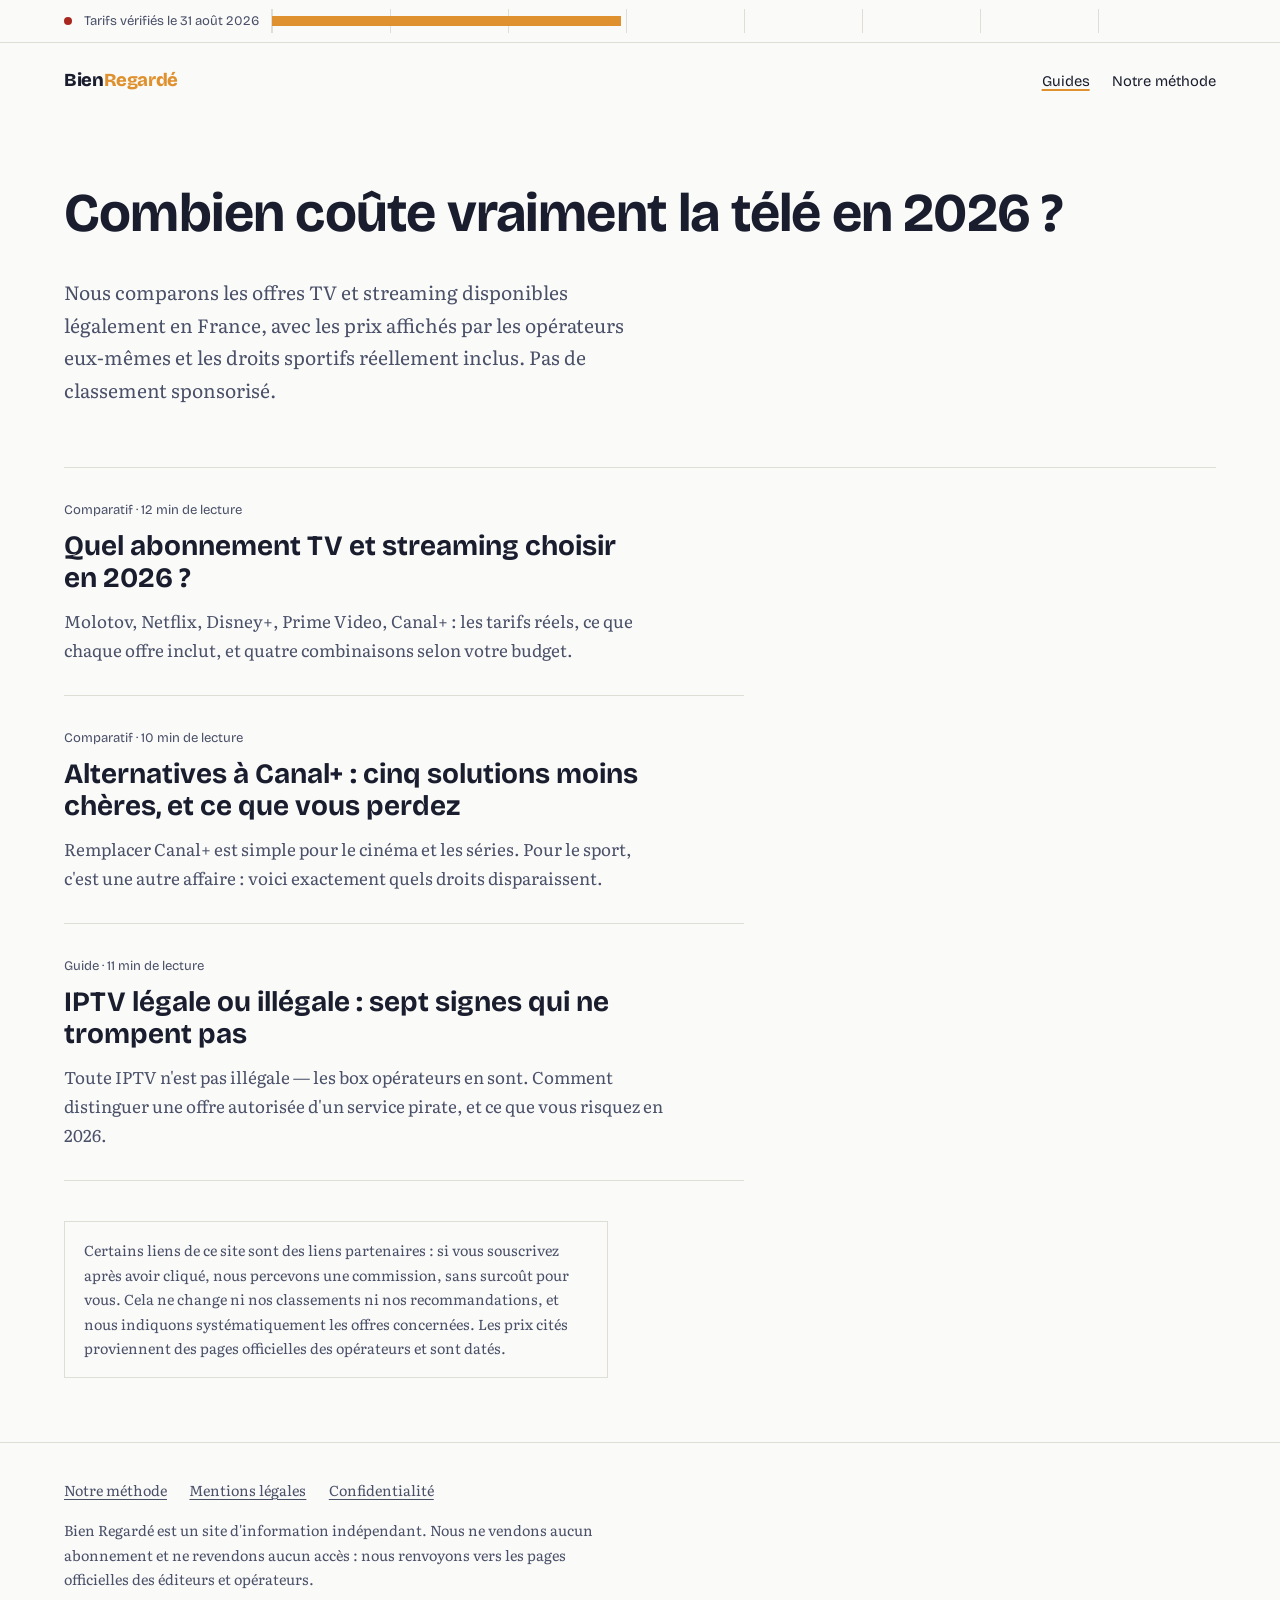
==== commit a51b5667: "Add files via upload" ====
--- a/index.html
+++ b/index.html
@@ -2,1354 +2,98 @@
 <html lang="fr">
 <head>
 <meta charset="utf-8">
-<meta name="viewport" content="width=device-width, initial-scale=1">
-<title>Abonnement IPTV France 2026 | Formules et Compatibilité</title>
-<meta name="description" content="Comparez nos abonnements IPTV en France : formules de 12 à 24 mois, appareils compatibles, conseils d’installation et informations avant de choisir.">
-<link rel="canonical" href="https://abonnement-iptv-france.website/">
-<meta name="robots" content="index, follow, max-snippet:-1, max-image-preview:large">
-<meta name="theme-color" content="#070b16">
-<meta name="author" content="Abonnement IPTV France">
-
-<!-- Open Graph -->
+<meta name="viewport" content="width=device-width,initial-scale=1">
+<title>Guides TV et streaming en France | Bien Regardé</title>
+<meta name="description" content="Comparatifs indépendants des offres TV et streaming légales en France : prix réels, chaînes incluses, droits sportifs et pièges à éviter. Mis à jour en 2026.">
+<link rel="canonical" href="https://votre-domaine.fr/">
 <meta property="og:type" content="website">
-<meta property="og:locale" content="fr_FR">
-<meta property="og:site_name" content="Abonnement IPTV France">
-<meta property="og:url" content="https://abonnement-iptv-france.website/">
-<meta property="og:title" content="Abonnement IPTV France 2026 | Formules et Compatibilité">
-<meta property="og:description" content="Comparez nos abonnements IPTV en France : formules de 12 à 24 mois, appareils compatibles, conseils d’installation et informations avant de choisir.">
-<meta property="og:image" content="https://abonnement-iptv-france.website/assets/img/og-image.png">
-<meta property="og:image:width" content="1200">
-<meta property="og:image:height" content="630">
-<meta property="og:image:alt" content="Abonnement IPTV France — comparez les formules disponibles">
-
-<!-- Twitter / X -->
-<meta name="twitter:card" content="summary_large_image">
-<meta name="twitter:title" content="Abonnement IPTV France 2026 | Formules et Compatibilité">
-<meta name="twitter:description" content="Comparez nos abonnements IPTV en France : formules de 12 à 24 mois, appareils compatibles et conseils d’installation.">
-<meta name="twitter:image" content="https://abonnement-iptv-france.website/assets/img/og-image.png">
-
-<link rel="icon" href="/assets/img/favicon.svg" type="image/svg+xml">
-<link rel="apple-touch-icon" href="/assets/img/apple-touch-icon.png">
-<link rel="manifest" href="/site.webmanifest">
-
+<meta property="og:title" content="Guides TV et streaming en France | Bien Regardé">
+<meta property="og:description" content="Comparatifs indépendants des offres TV et streaming légales en France.">
+<meta property="og:url" content="https://votre-domaine.fr/">
 <link rel="preconnect" href="https://fonts.googleapis.com">
 <link rel="preconnect" href="https://fonts.gstatic.com" crossorigin>
-<link rel="preload" as="style" href="https://fonts.googleapis.com/css2?family=Inter:wght@400;500;600;700&family=Plus+Jakarta+Sans:wght@700;800&display=swap">
-<link rel="stylesheet" href="https://fonts.googleapis.com/css2?family=Inter:wght@400;500;600;700&family=Plus+Jakarta+Sans:wght@700;800&display=swap" media="print" onload="this.media='all'">
-<noscript><link rel="stylesheet" href="https://fonts.googleapis.com/css2?family=Inter:wght@400;500;600;700&family=Plus+Jakarta+Sans:wght@700;800&display=swap"></noscript>
+<link href="https://fonts.googleapis.com/css2?family=Bricolage+Grotesque:opsz,wght@12..96,400..800&family=Literata:ital,opsz,wght@0,7..72,400..700;1,7..72,400&display=swap" rel="stylesheet">
 <link rel="stylesheet" href="/assets/css/style.css">
-<script>document.documentElement.classList.add("js");</script>
-
 <script type="application/ld+json">
 {
-  "@context": "https://schema.org",
-  "@graph": [
-    {
-      "@type": "WebSite",
-      "@id": "https://abonnement-iptv-france.website/#website",
-      "url": "https://abonnement-iptv-france.website/",
-      "name": "Abonnement IPTV France",
-      "description": "Comparatif de formules d’abonnement IPTV pour la France : durées, compatibilité des appareils et informations d’installation.",
-      "inLanguage": "fr-FR",
-      "publisher": { "@id": "https://abonnement-iptv-france.website/#organization" }
-    },
-    {
-      "@type": "Organization",
-      "@id": "https://abonnement-iptv-france.website/#organization",
-      "name": "Abonnement IPTV France",
-      "url": "https://abonnement-iptv-france.website/",
-      "logo": "https://abonnement-iptv-france.website/assets/img/logo.png",
-      "description": "Présentation et comparaison de formules d’abonnement IPTV destinées au public francophone.",
-      "areaServed": { "@type": "Country", "name": "France" }
-    },
-    {
-      "@type": "WebPage",
-      "@id": "https://abonnement-iptv-france.website/#webpage",
-      "url": "https://abonnement-iptv-france.website/",
-      "name": "Abonnement IPTV France 2026 | Formules et Compatibilité",
-      "isPartOf": { "@id": "https://abonnement-iptv-france.website/#website" },
-      "inLanguage": "fr-FR"
-    }
-  ]
-}
-</script>
-
-<script type="application/ld+json">
-{
-  "@context": "https://schema.org",
-  "@type": "FAQPage",
-  "mainEntity": [
-    {
-      "@type": "Question",
-      "name": "Quel abonnement IPTV choisir ?",
-      "acceptedAnswer": {
-        "@type": "Answer",
-        "text": "Le choix dépend principalement de la durée souhaitée, de votre budget, de votre appareil et de vos habitudes de visionnage. Vérifiez également le nombre de connexions, la compatibilité et les conditions avant de commander."
-      }
-    },
-    {
-      "@type": "Question",
-      "name": "Quel est le prix d’un abonnement IPTV ?",
-      "acceptedAnswer": {
-        "@type": "Answer",
-        "text": "Les formules présentées commencent à 39,99 € pour 12 mois. Les autres options proposées sont de 49,99 € pour 15 mois, 59,99 € pour 15 mois et 84,99 € pour 24 mois. Ces tarifs correspondent à une connexion ; chaque connexion supplémentaire est facturée 15 % moins cher."
-      }
-    },
-    {
-      "@type": "Question",
-      "name": "Combien de connexions sont incluses ?",
-      "acceptedAnswer": {
-        "@type": "Answer",
-        "text": "Chaque formule comprend une connexion par défaut, ce qui correspond à un seul flux utilisé simultanément. Vous pouvez ajouter jusqu’à cinq connexions directement sur la carte de la formule : la première reste au prix normal et chaque connexion supplémentaire est facturée 15 % moins cher."
-      }
-    },
-    {
-      "@type": "Question",
-      "name": "Puis-je utiliser le service sur une Smart TV ?",
-      "acceptedAnswer": {
-        "@type": "Answer",
-        "text": "La compatibilité dépend de la marque, du modèle, du système d’exploitation et des applications disponibles sur la télévision."
-      }
-    },
-    {
-      "@type": "Question",
-      "name": "Peut-on utiliser IPTV sur Fire TV ?",
-      "acceptedAnswer": {
-        "@type": "Answer",
-        "text": "Une Fire TV peut utiliser différentes applications compatibles. L’expérience dépend également de la qualité de la connexion Internet et des performances de l’appareil."
-      }
-    },
-    {
-      "@type": "Question",
-      "name": "Quel débit Internet faut-il ?",
-      "acceptedAnswer": {
-        "@type": "Answer",
-        "text": "Prévoyez généralement 5 à 10 Mbps pour la HD, 10 à 15 Mbps pour la Full HD et environ 25 Mbps ou davantage pour la 4K. Les besoins réels peuvent varier."
-      }
-    },
-    {
-      "@type": "Question",
-      "name": "L’IPTV est-il légal en France ?",
-      "acceptedAnswer": {
-        "@type": "Answer",
-        "text": "La technologie IPTV est légale. En revanche, la diffusion ou l’utilisation de contenus protégés sans l’autorisation des ayants droit peut être illégale. La légalité dépend du fournisseur, des licences, des contenus proposés et de l’utilisation du service. L’utilisateur doit respecter la législation applicable."
-      }
-    },
-    {
-      "@type": "Question",
-      "name": "L’application IPTV est-elle incluse ?",
-      "acceptedAnswer": {
-        "@type": "Answer",
-        "text": "L’application et l’abonnement sont généralement distincts. Certaines applications sont gratuites, tandis que d’autres peuvent demander un achat ou des frais d’activation séparés."
-      }
-    }
-  ]
+  "@context":"https://schema.org",
+  "@type":"Blog",
+  "name":"Bien Regardé",
+  "url":"https://votre-domaine.fr/",
+  "description":"Comparatifs indépendants des offres TV et streaming légales en France.",
+  "inLanguage":"fr-FR"
 }
 </script>
 </head>
+<body>
 
-<body>
-<a class="skip-link" href="#contenu">Aller au contenu principal</a>
+<div class="antenne">
+  <div class="enveloppe antenne__barre">
+    <span class="antenne__point" aria-hidden="true"></span>
+    <span>Tarifs vérifiés le 31 août 2026</span>
+    <span class="antenne__ticks" aria-hidden="true"></span>
+  </div>
+</div>
 
-<!-- Bibliothèque d'icônes originales (tracés dessinés pour ce site) -->
-<svg xmlns="http://www.w3.org/2000/svg" style="display:none" aria-hidden="true" focusable="false">
-  <defs>
-    <g id="i-check"><path d="M4 12.5 9 17.5 20 6.5" fill="none" stroke="currentColor" stroke-width="2.2" stroke-linecap="round" stroke-linejoin="round"/></g>
-    <g id="i-tv"><rect x="2.5" y="4" width="19" height="13" rx="2.2" fill="none" stroke="currentColor" stroke-width="1.7"/><path d="M8 21h8M12 17v4" fill="none" stroke="currentColor" stroke-width="1.7" stroke-linecap="round"/></g>
-    <g id="i-play"><circle cx="12" cy="12" r="9.2" fill="none" stroke="currentColor" stroke-width="1.7"/><path d="M10.2 8.6 15.6 12l-5.4 3.4z" fill="currentColor"/></g>
-    <g id="i-film"><rect x="2.5" y="4.5" width="19" height="15" rx="2.2" fill="none" stroke="currentColor" stroke-width="1.7"/><path d="M7 4.5v15M17 4.5v15M2.5 12h19" fill="none" stroke="currentColor" stroke-width="1.4"/></g>
-    <g id="i-stack"><rect x="6" y="3.5" width="12" height="14" rx="2" fill="none" stroke="currentColor" stroke-width="1.7"/><path d="M3.5 7v11a2.5 2.5 0 0 0 2.5 2.5h10" fill="none" stroke="currentColor" stroke-width="1.5" stroke-linecap="round"/></g>
-    <g id="i-guide"><rect x="3" y="4.5" width="18" height="15.5" rx="2.2" fill="none" stroke="currentColor" stroke-width="1.7"/><path d="M3 9.5h18M9 9.5V20M8 2.5v4M16 2.5v4" fill="none" stroke="currentColor" stroke-width="1.5" stroke-linecap="round"/></g>
-    <g id="i-devices"><rect x="2" y="5" width="13" height="9.5" rx="1.8" fill="none" stroke="currentColor" stroke-width="1.7"/><rect x="15.5" y="9" width="6.5" height="11" rx="1.8" fill="none" stroke="currentColor" stroke-width="1.7"/><path d="M6 18h5" fill="none" stroke="currentColor" stroke-width="1.5" stroke-linecap="round"/></g>
-    <g id="i-support"><path d="M4 13v-1a8 8 0 0 1 16 0v1" fill="none" stroke="currentColor" stroke-width="1.7" stroke-linecap="round"/><rect x="2.2" y="12.6" width="4.4" height="6.6" rx="2.2" fill="none" stroke="currentColor" stroke-width="1.7"/><rect x="17.4" y="12.6" width="4.4" height="6.6" rx="2.2" fill="none" stroke="currentColor" stroke-width="1.7"/><path d="M19.6 19.2v.6a2.6 2.6 0 0 1-2.6 2.6h-2.4" fill="none" stroke="currentColor" stroke-width="1.5" stroke-linecap="round"/></g>
-    <g id="i-phone"><rect x="6.5" y="2.5" width="11" height="19" rx="2.6" fill="none" stroke="currentColor" stroke-width="1.7"/><path d="M10.5 18.6h3" fill="none" stroke="currentColor" stroke-width="1.7" stroke-linecap="round"/></g>
-    <g id="i-tablet"><rect x="4" y="2.5" width="16" height="19" rx="2.4" fill="none" stroke="currentColor" stroke-width="1.7"/><path d="M10.5 18.4h3" fill="none" stroke="currentColor" stroke-width="1.7" stroke-linecap="round"/></g>
-    <g id="i-laptop"><rect x="4" y="4.5" width="16" height="11" rx="1.9" fill="none" stroke="currentColor" stroke-width="1.7"/><path d="M2 19h20" fill="none" stroke="currentColor" stroke-width="1.7" stroke-linecap="round"/></g>
-    <g id="i-box"><rect x="3" y="7.5" width="18" height="9" rx="2.2" fill="none" stroke="currentColor" stroke-width="1.7"/><circle cx="17.5" cy="12" r="1.2" fill="currentColor"/><path d="M6.5 12h5" fill="none" stroke="currentColor" stroke-width="1.6" stroke-linecap="round"/></g>
-    <g id="i-stick"><rect x="2.5" y="9" width="13" height="6" rx="3" fill="none" stroke="currentColor" stroke-width="1.7"/><path d="M15.5 12h6" fill="none" stroke="currentColor" stroke-width="1.7" stroke-linecap="round"/><circle cx="6.2" cy="12" r="1.2" fill="currentColor"/></g>
-    <g id="i-info"><circle cx="12" cy="12" r="9.2" fill="none" stroke="currentColor" stroke-width="1.7"/><path d="M12 11v6" fill="none" stroke="currentColor" stroke-width="1.9" stroke-linecap="round"/><circle cx="12" cy="7.6" r="1.2" fill="currentColor"/></g>
-    <g id="i-alert"><path d="M12 3.4 22 20H2z" fill="none" stroke="currentColor" stroke-width="1.7" stroke-linejoin="round"/><path d="M12 9.6v4.6" fill="none" stroke="currentColor" stroke-width="1.9" stroke-linecap="round"/><circle cx="12" cy="17.2" r="1.1" fill="currentColor"/></g>
-    <g id="i-wifi"><path d="M2.6 8.8a15 15 0 0 1 18.8 0" fill="none" stroke="currentColor" stroke-width="1.8" stroke-linecap="round"/><path d="M6 12.6a10 10 0 0 1 12 0" fill="none" stroke="currentColor" stroke-width="1.8" stroke-linecap="round"/><path d="M9.3 16.3a5 5 0 0 1 5.4 0" fill="none" stroke="currentColor" stroke-width="1.8" stroke-linecap="round"/><circle cx="12" cy="19.6" r="1.3" fill="currentColor"/></g>
-    <g id="b-samsung"><path d='M19.8166 10.2808l.0459 2.6934h-.023l-.7793-2.6934h-1.2837v3.3925h.8481l-.0458-2.785h.023l.8366 2.785h1.2264v-3.3925zm-16.149 0l-.6418 3.427h.9284l.4699-3.1175h.0229l.4585 3.1174h.9169l-.6304-3.4269zm5.1805 0l-.424 2.6132h-.023l-.424-2.6132H6.5788l-.0688 3.427h.8596l.023-3.0832h.0114l.573 3.0831h.8711l.5731-3.083h.023l.0228 3.083h.8596l-.0802-3.4269zm-7.2664 2.4527c.0343.0802.0229.1949.0114.2522-.0229.1146-.1031.2292-.3324.2292-.2177 0-.3438-.126-.3438-.3095v-.3323H0v.2636c0 .7679.6074.9971 1.2493.9971.6189 0 1.1346-.2178 1.2149-.7794.0458-.298.0114-.4928 0-.5616-.1605-.722-1.467-.9283-1.5588-1.3295-.0114-.0688-.0114-.1375 0-.1834.023-.1146.1032-.2292.3095-.2292.2063 0 .321.126.321.3095v.2063h.8595v-.2407c0-.745-.6762-.8596-1.1576-.8596-.6074 0-1.1117.2063-1.2034.7564-.023.149-.0344.2866.0114.4585.1376.7106 1.364.9169 1.5358 1.3524m11.152 0c.0343.0803.0228.1834.0114.2522-.023.1146-.1032.2292-.3324.2292-.2178 0-.3438-.126-.3438-.3095v-.3323h-.917v.2636c0 .7564.596.9857 1.2379.9857.6189 0 1.1232-.2063 1.2034-.7794.0459-.298.0115-.4814 0-.5616-.1375-.7106-1.4327-.9284-1.5243-1.318-.0115-.0688-.0115-.1376 0-.1835.0229-.1146.1031-.2292.3094-.2292.1948 0 .321.126.321.3095v.2063h.848v-.2407c0-.745-.6647-.8596-1.146-.8596-.6075 0-1.1004.1948-1.192.7564-.023.149-.023.2866.0114.4585.1376.7106 1.341.9054 1.513 1.3524m2.8882.4585c.2407 0 .3094-.1605.3323-.2522.0115-.0343.0115-.0917.0115-.126v-2.533h.871v2.4642c0 .0688 0 .1948-.0114.2292-.0573.6419-.5616.8482-1.192.8482-.6303 0-1.1346-.2063-1.192-.8482 0-.0344-.0114-.1604-.0114-.2292v-2.4642h.871v2.533c0 .0458 0 .0916.0115.126 0 .0917.0688.2522.3095.2522m7.1518-.0344c.2522 0 .3324-.1605.3553-.2522.0115-.0343.0115-.0917.0115-.126v-.4929h-.3553v-.5043H24v.917c0 .0687 0 .1145-.0115.2292-.0573.6303-.596.8481-1.2034.8481-.6075 0-1.1461-.2178-1.2034-.8481-.0115-.1147-.0115-.1605-.0115-.2293v-1.444c0-.0574.0115-.172.0115-.2293.0802-.6419.596-.8482 1.2034-.8482s1.1347.2063 1.2034.8482c.0115.1031.0115.2292.0115.2292v.1146h-.8596v-.1948s0-.0803-.0115-.1261c-.0114-.0802-.0802-.2521-.3438-.2521-.2521 0-.321.1604-.3438.2521-.0115.0458-.0115.1032-.0115.1605v1.5702c0 .0458 0 .0916.0115.126 0 .0917.0917.2522.3323.2522'/></g>
-    <g id="b-lg"><path d='M14.522 14.078h3.27v1.33h-4.847v-6.83h1.577v5.5zm6.74-1.274h1.284v1.195c-.236.09-.698.18-1.137.18-1.42 0-1.893-.721-1.893-2.186 0-1.398.45-2.221 1.869-2.221.791 0 1.24.248 1.612.722l.982-.903c-.6-.855-1.646-1.114-2.629-1.114-2.208 0-3.368 1.205-3.368 3.504 0 2.288 1.047 3.528 3.358 3.528 1.06 0 2.096-.27 2.66-.665V11.53h-2.739v1.274zM5.291 6.709a5.29 5.29 0 1 1 0 10.582 5.291 5.291 0 1 1 0-10.582m3.16 8.457a4.445 4.445 0 0 0 1.31-3.161v-.242l-.22.001H6.596v.494h2.662l-.001.015a3.985 3.985 0 0 1-3.965 3.708 3.95 3.95 0 0 1-2.811-1.165 3.952 3.952 0 0 1-1.164-2.811c0-1.061.414-2.059 1.164-2.81a3.951 3.951 0 0 1 2.81-1.164l.252.003v-.495l-.251-.003a4.475 4.475 0 0 0-4.47 4.469c0 1.194.465 2.316 1.309 3.161a4.444 4.444 0 0 0 3.16 1.31 4.444 4.444 0 0 0 3.162-1.31m-2.91-1.297V9.644H5.04v4.72h1.556v-.495H5.543zm-1.265-3.552a.676.676 0 1 0-.675.674.676.676 0 0 0 .675-.674'/></g>
-    <g id="b-sony"><path d='M8.5505 9.8881c.921 0 1.6574.2303 2.2209.7423.3848.3485.5999.8454.5939 1.3665a1.9081 1.9081 0 0 1-.5939 1.3726c-.5272.4848-1.3483.7423-2.221.7423-.8725 0-1.6785-.2575-2.2148-.7423-.3908-.3485-.609-.8484-.603-1.3726 0-.518.2182-1.015.603-1.3665.5-.4545 1.3847-.7423 2.2149-.7423zm.003 3.6692c.4606 0 .8878-.1606 1.1878-.4575.2999-.2999.4332-.6605.4332-1.1029 0-.4242-.1484-.821-.4333-1.1029-.2938-.2908-.7332-.4545-1.1877-.4545s-.8938.1637-1.1907.4545c-.2848.2818-.4333.6787-.4333 1.103-.006.409.1485.806.4333 1.1029.2969.2939.7332.4575 1.1907.4575zm-4.8418-1.9665c.1605.0424.315.094.4666.1636a1.352 1.352 0 0 1 .3787.2576c.197.206.309.4817.306.7665a.9643.9643 0 0 1-.3787.7788 2.0662 2.0662 0 0 1-.709.3485 3.7231 3.7231 0 0 1-1.1938.1697c-.352 0-.5467-.0406-.8138-.0962l-.077-.016c-.294-.0666-.5817-.1575-.8575-.2787a.0695.0695 0 0 0-.0424-.0121c-.0454 0-.0818.0394-.0818.0848v.203H.1212v-1.4786h.5242a.7559.7559 0 0 0 .1363.418c.2121.2607.4394.3607.6575.4395.3666.1212.7514.1848 1.1362.1969.5526 0 .8756-.134.9455-.163l.009-.0037.0062-.0023c.0616-.0226.3119-.1143.3119-.3916 0-.2743-.2338-.334-.387-.373l-.022-.0058c-.1708-.046-.562-.0872-.9897-.1323l-.1526-.016c-.4848-.0515-.9696-.1273-1.1968-.1758-.4977-.1097-.6942-.2917-.816-.4045l-.0082-.0076A1.0192 1.0192 0 0 1 0 11.1608c0-.497.3394-.797.7575-.9817.4454-.2.9756-.288 1.4392-.288.8211.0031 1.4877.2697 1.727.394.097.0515.1455-.0121.1455-.0606v-.1484h.5272v1.2876h-.4727a.9056.9056 0 0 0-.2939-.4909 1.289 1.289 0 0 0-.297-.1787c-.3968-.1667-.821-.2515-1.2513-.2455-.4423 0-.8665.085-1.0786.2153-.1333.0818-.2.1848-.2.306 0 .1727.1454.2424.2182.2636.1967.0597.6328.103.972.1369.0736.0073.1426.0142.2036.0206.3272.0334 1.012.1243 1.315.2zm18.1673-.9966v-.4787H24v.4696h-.4757c-.1727 0-.2424.0334-.3727.1788l-1.4271 1.63a.098.098 0 0 0-.0182.0698v.7423a1.106 1.106 0 0 0 .0121.103.1496.1496 0 0 0 .1.0909.9368.9368 0 0 0 .1303.009h.4848v.4698h-2.5724v-.4697h.4606a.9343.9343 0 0 0 .1302-.0091.1627.1627 0 0 0 .1031-.091.5626.5626 0 0 0 .009-.1v-.7422c0-.0242 0-.0242-.0333-.0636a606.7592 606.7592 0 0 0-1.4119-1.6028c-.0758-.0788-.2061-.2061-.406-.2061h-.4576v-.4696h2.5876v.4696h-.3121c-.0697 0-.1182.0697-.0576.1455 0 0 .8696 1.0392.8787 1.0513.0091.0122.0152.0122.0273.003.0121-.009.8938-1.0453.8999-1.0543a.0912.0912 0 0 0-.0182-.1273.1095.1095 0 0 0-.0606-.0182zm-6.284-.0031h.4848c.2212 0 .2606.0848.2636.2909l.0273 1.5664-2.5815-2.324H11.944v.4697h.412c.297 0 .3182.1636.3182.309v2.2138c.0004.1285.0009.295-.1818.295h-.506v.4667h2.1634v-.4697h-.5273c-.212 0-.2211-.097-.2242-.303v-1.8816l2.9724 2.6511h.7575l-.0394-2.9966c.003-.218.0182-.2908.2424-.2908h.4726v-.4697H15.595Z'/></g>
-    <g id="b-amazon"><path d='M.045 18.02c.072-.116.187-.124.348-.022 3.636 2.11 7.594 3.166 11.87 3.166 2.852 0 5.668-.533 8.447-1.595l.315-.14c.138-.06.234-.1.293-.13.226-.088.39-.046.525.13.12.174.09.336-.12.48-.256.19-.6.41-1.006.654-1.244.743-2.64 1.316-4.185 1.726a17.617 17.617 0 01-10.951-.577 17.88 17.88 0 01-5.43-3.35c-.1-.074-.151-.15-.151-.22 0-.047.021-.09.051-.13zm6.565-6.218c0-1.005.247-1.863.743-2.577.495-.71 1.17-1.25 2.04-1.615.796-.335 1.756-.575 2.912-.72.39-.046 1.033-.103 1.92-.174v-.37c0-.93-.105-1.558-.3-1.875-.302-.43-.78-.65-1.44-.65h-.182c-.48.046-.896.196-1.246.46-.35.27-.575.63-.675 1.096-.06.3-.206.465-.435.51l-2.52-.315c-.248-.06-.372-.18-.372-.39 0-.046.007-.09.022-.15.247-1.29.855-2.25 1.82-2.88.976-.616 2.1-.975 3.39-1.05h.54c1.65 0 2.957.434 3.888 1.29.135.15.27.3.405.48.12.165.224.314.283.45.075.134.15.33.195.57.06.254.105.42.135.51.03.104.062.3.076.615.01.313.02.493.02.553v5.28c0 .376.06.72.165 1.036.105.313.21.54.315.674l.51.674c.09.136.136.256.136.36 0 .12-.06.226-.18.314-1.2 1.05-1.86 1.62-1.963 1.71-.165.135-.375.15-.63.045a6.062 6.062 0 01-.526-.496l-.31-.347a9.391 9.391 0 01-.317-.42l-.3-.435c-.81.886-1.603 1.44-2.4 1.665-.494.15-1.093.227-1.83.227-1.11 0-2.04-.343-2.76-1.034-.72-.69-1.08-1.665-1.08-2.94l-.05-.076zm3.753-.438c0 .566.14 1.02.425 1.364.285.34.675.512 1.155.512.045 0 .106-.007.195-.02.09-.016.134-.023.166-.023.614-.16 1.08-.553 1.424-1.178.165-.28.285-.58.36-.91.09-.32.12-.59.135-.8.015-.195.015-.54.015-1.005v-.54c-.84 0-1.484.06-1.92.18-1.275.36-1.92 1.17-1.92 2.43l-.035-.02zm9.162 7.027c.03-.06.075-.11.132-.17.362-.243.714-.41 1.05-.5a8.094 8.094 0 011.612-.24c.14-.012.28 0 .41.03.65.06 1.05.168 1.172.33.063.09.099.228.099.39v.15c0 .51-.149 1.11-.424 1.8-.278.69-.664 1.248-1.156 1.68-.073.06-.14.09-.197.09-.03 0-.06 0-.09-.012-.09-.044-.107-.12-.064-.24.54-1.26.806-2.143.806-2.64 0-.15-.03-.27-.087-.344-.145-.166-.55-.257-1.224-.257-.243 0-.533.016-.87.046-.363.045-.7.09-1 .135-.09 0-.148-.014-.18-.044-.03-.03-.036-.047-.02-.077 0-.017.006-.03.02-.063v-.06z'/></g>
-    <g id="b-android"><path d='M18.4395 5.5586c-.675 1.1664-1.352 2.3318-2.0274 3.498-.0366-.0155-.0742-.0286-.1113-.043-1.8249-.6957-3.484-.8-4.42-.787-1.8551.0185-3.3544.4643-4.2597.8203-.084-.1494-1.7526-3.021-2.0215-3.4864a1.1451 1.1451 0 0 0-.1406-.1914c-.3312-.364-.9054-.4859-1.379-.203-.475.282-.7136.9361-.3886 1.5019 1.9466 3.3696-.0966-.2158 1.9473 3.3593.0172.031-.4946.2642-1.3926 1.0177C2.8987 12.176.452 14.772 0 18.9902h24c-.119-1.1108-.3686-2.099-.7461-3.0683-.7438-1.9118-1.8435-3.2928-2.7402-4.1836a12.1048 12.1048 0 0 0-2.1309-1.6875c.6594-1.122 1.312-2.2559 1.9649-3.3848.2077-.3615.1886-.7956-.0079-1.1191a1.1001 1.1001 0 0 0-.8515-.5332c-.5225-.0536-.9392.3128-1.0488.5449zm-.0391 8.461c.3944.5926.324 1.3306-.1563 1.6503-.4799.3197-1.188.0985-1.582-.4941-.3944-.5927-.324-1.3307.1563-1.6504.4727-.315 1.1812-.1086 1.582.4941zM7.207 13.5273c.4803.3197.5506 1.0577.1563 1.6504-.394.5926-1.1038.8138-1.584.4941-.48-.3197-.5503-1.0577-.1563-1.6504.4008-.6021 1.1087-.8106 1.584-.4941z'/></g>
-    <g id="b-apple"><path d='M12.152 6.896c-.948 0-2.415-1.078-3.96-1.04-2.04.027-3.91 1.183-4.961 3.014-2.117 3.675-.546 9.103 1.519 12.09 1.013 1.454 2.208 3.09 3.792 3.039 1.52-.065 2.09-.987 3.935-.987 1.831 0 2.35.987 3.96.948 1.637-.026 2.676-1.48 3.676-2.948 1.156-1.688 1.636-3.325 1.662-3.415-.039-.013-3.182-1.221-3.22-4.857-.026-3.04 2.48-4.494 2.597-4.559-1.429-2.09-3.623-2.324-4.39-2.376-2-.156-3.675 1.09-4.61 1.09zM15.53 3.83c.843-1.012 1.4-2.427 1.245-3.83-1.207.052-2.662.805-3.532 1.818-.78.896-1.454 2.338-1.273 3.714 1.338.104 2.715-.688 3.559-1.701'/></g>
-    <g id="b-appletv"><path d='M20.57 17.735h-1.815l-3.34-9.203h1.633l2.02 5.987c.075.231.273.9.586 2.012l.297-.997.33-1.006 2.094-6.004H24zm-5.344-.066a5.76 5.76 0 0 1-1.55.207c-1.23 0-1.84-.693-1.84-2.087V9.646h-1.063V8.532h1.121V7.081l1.476-.602v2.062h1.707v1.113H13.38v5.805c0 .446.074.75.214.932.14.182.396.264.75.264.207 0 .495-.041.883-.115zm-7.29-5.343c.017 1.764 1.55 2.358 1.567 2.366-.017.042-.248.842-.808 1.658-.487.71-.99 1.418-1.79 1.435-.783.016-1.03-.462-1.93-.462-.89 0-1.17.445-1.913.478-.758.025-1.344-.775-1.838-1.484-.998-1.451-1.765-4.098-.734-5.88.51-.89 1.426-1.451 2.416-1.46.75-.016 1.468.512 1.93.512.461 0 1.327-.627 2.234-.536.38.016 1.452.157 2.136 1.154-.058.033-1.278.743-1.27 2.219M6.468 7.988c.404-.495.685-1.18.61-1.864-.585.025-1.294.388-1.723.883-.38.437-.71 1.138-.619 1.806.652.05 1.328-.338 1.732-.825Z'/></g>
-    <g id="b-chromecast"><path d='M0 18.5455v3.2727h3.2727c0-1.811-1.4618-3.2727-3.2727-3.2727zm0-4.3637v2.1818c3.011 0 5.4545 2.4437 5.4545 5.4546h2.1819c0-4.2218-3.4146-7.6364-7.6364-7.6364zm0-4.3636V12c5.4218 0 9.8182 4.3964 9.8182 9.8182H12c0-6.6327-5.3782-12-12-12zm21.8182-7.6364H2.1818C.9818 2.1818 0 3.1636 0 4.3636v3.2728h2.1818V4.3636h19.6364v15.2728h-7.6364v2.1818h7.6364c1.2 0 2.1818-.9818 2.1818-2.1818V4.3636c0-1.2-.9818-2.1818-2.1818-2.1818Z'/></g>
-    <g id="b-roku"><path d='M16.34 9.853l-2.254 2.254v-2.26H12.13v5.744h1.957v-2.33l2.353 2.33h2.46l-2.988-2.99 2.477-2.476v3.411c0 1.133.679 2.177 2.393 2.177.815 0 1.56-.462 1.922-.88l.88.759H24v-5.74h-1.951v3.718c-.22.384-.528.627-1.002.627-.482 0-.703-.286-.703-1.198V9.853zm-4.591 2.869A3.004 3.004 0 1 1 8.738 9.73a2.997 2.997 0 0 1 3.011 2.99m-3.011-1.57c-.518 0-.956.704-.956 1.572 0 .867.438 1.57.956 1.57.528 0 .968-.702.968-1.57 0-.869-.438-1.572-.968-1.572zm-2.206 4.447H4.313L2.55 13.153h-.594v2.44H0V8.26h2.8c1.616 0 2.935 1.1 2.935 2.45 0 .826-.505 1.562-1.273 2.013l2.07 2.875m-2.75-4.888A1.226 1.226 0 0 0 2.56 9.478h-.604v2.453h.605a1.225 1.225 0 0 0 1.22-1.221Z'/></g>
-    <g id="b-xbox"><path d='M4.102 21.033C6.211 22.881 8.977 24 12 24c3.026 0 5.789-1.119 7.902-2.967 1.877-1.912-4.316-8.709-7.902-11.417-3.582 2.708-9.779 9.505-7.898 11.417zm11.16-14.406c2.5 2.961 7.484 10.313 6.076 12.912C23.002 17.48 24 14.861 24 12.004c0-3.34-1.365-6.362-3.57-8.536 0 0-.027-.022-.082-.042-.063-.022-.152-.045-.281-.045-.592 0-1.985.434-4.805 3.246zM3.654 3.426c-.057.02-.082.041-.086.042C1.365 5.642 0 8.664 0 12.004c0 2.854.998 5.473 2.661 7.533-1.401-2.605 3.579-9.951 6.08-12.91-2.82-2.813-4.216-3.245-4.806-3.245-.131 0-.223.021-.281.046v-.002zM12 3.551S9.055 1.828 6.755 1.746c-.903-.033-1.454.295-1.521.339C7.379.646 9.659 0 11.984 0H12c2.334 0 4.605.646 6.766 2.085-.068-.046-.615-.372-1.52-.339C14.946 1.828 12 3.545 12 3.545v.006z'/></g>
-    <g id="b-windows"><path d='M0,0H11.377V11.372H0ZM12.623,0H24V11.372H12.623ZM0,12.623H11.377V24H0Zm12.623,0H24V24H12.623'/></g>
-    <g id="b-linux"><path d="M12.504 0c-.155 0-.315.008-.48.021-4.226.333-3.105 4.807-3.17 6.298-.076 1.092-.3 1.953-1.05 3.02-.885 1.051-2.127 2.75-2.716 4.521-.278.832-.41 1.684-.287 2.489a.424.424 0 00-.11.135c-.26.268-.45.6-.663.839-.199.199-.485.267-.797.4-.313.136-.658.269-.864.68-.09.189-.136.394-.132.602 0 .199.027.4.055.536.058.399.116.728.04.97-.249.68-.28 1.145-.106 1.484.174.334.535.47.94.601.81.2 1.91.135 2.774.6.926.466 1.866.67 2.616.47.526-.116.97-.464 1.208-.946.587-.003 1.23-.269 2.26-.334.699-.058 1.574.267 2.577.2.025.134.063.198.114.333l.003.003c.391.778 1.113 1.132 1.884 1.071.771-.06 1.592-.536 2.257-1.306.631-.765 1.683-1.084 2.378-1.503.348-.199.629-.469.649-.853.023-.4-.2-.811-.714-1.376v-.097l-.003-.003c-.17-.2-.25-.535-.338-.926-.085-.401-.182-.786-.492-1.046h-.003c-.059-.054-.123-.067-.188-.135a.357.357 0 00-.19-.064c.431-1.278.264-2.55-.173-3.694-.533-1.41-1.465-2.638-2.175-3.483-.796-1.005-1.576-1.957-1.56-3.368.026-2.152.236-6.133-3.544-6.139zm.529 3.405h.013c.213 0 .396.062.584.198.19.135.33.332.438.533.105.259.158.459.166.724 0-.02.006-.04.006-.06v.105a.086.086 0 01-.004-.021l-.004-.024a1.807 1.807 0 01-.15.706.953.953 0 01-.213.335.71.71 0 00-.088-.042c-.104-.045-.198-.064-.284-.133a1.312 1.312 0 00-.22-.066c.05-.06.146-.133.183-.198.053-.128.082-.264.088-.402v-.02a1.21 1.21 0 00-.061-.4c-.045-.134-.101-.2-.183-.333-.084-.066-.167-.132-.267-.132h-.016c-.093 0-.176.03-.262.132a.8.8 0 00-.205.334 1.18 1.18 0 00-.09.4v.019c.002.089.008.179.02.267-.193-.067-.438-.135-.607-.202a1.635 1.635 0 01-.018-.2v-.02a1.772 1.772 0 01.15-.768c.082-.22.232-.406.43-.533a.985.985 0 01.594-.2zm-2.962.059h.036c.142 0 .27.048.399.135.146.129.264.288.344.465.09.199.14.4.153.667v.004c.007.134.006.2-.002.266v.08c-.03.007-.056.018-.083.024-.152.055-.274.135-.393.2.012-.09.013-.18.003-.267v-.015c-.012-.133-.04-.2-.082-.333a.613.613 0 00-.166-.267.248.248 0 00-.183-.064h-.021c-.071.006-.13.04-.186.132a.552.552 0 00-.12.27.944.944 0 00-.023.33v.015c.012.135.037.2.08.334.046.134.098.2.166.268.01.009.02.018.034.024-.07.057-.117.07-.176.136a.304.304 0 01-.131.068 2.62 2.62 0 01-.275-.402 1.772 1.772 0 01-.155-.667 1.759 1.759 0 01.08-.668 1.43 1.43 0 01.283-.535c.128-.133.26-.2.418-.2zm1.37 1.706c.332 0 .733.065 1.216.399.293.2.523.269 1.052.468h.003c.255.136.405.266.478.399v-.131a.571.571 0 01.016.47c-.123.31-.516.643-1.063.842v.002c-.268.135-.501.333-.775.465-.276.135-.588.292-1.012.267a1.139 1.139 0 01-.448-.067 3.566 3.566 0 01-.322-.198c-.195-.135-.363-.332-.612-.465v-.005h-.005c-.4-.246-.616-.512-.686-.71-.07-.268-.005-.47.193-.6.224-.135.38-.271.483-.336.104-.074.143-.102.176-.131h.002v-.003c.169-.202.436-.47.839-.601.139-.036.294-.065.466-.065zm2.8 2.142c.358 1.417 1.196 3.475 1.735 4.473.286.534.855 1.659 1.102 3.024.156-.005.33.018.513.064.646-1.671-.546-3.467-1.089-3.966-.22-.2-.232-.335-.123-.335.59.534 1.365 1.572 1.646 2.757.13.535.16 1.104.021 1.67.067.028.135.06.205.067 1.032.534 1.413.938 1.23 1.537v-.043c-.06-.003-.12 0-.18 0h-.016c.151-.467-.182-.825-1.065-1.224-.915-.4-1.646-.336-1.77.465-.008.043-.013.066-.018.135-.068.023-.139.053-.209.064-.43.268-.662.669-.793 1.187-.13.533-.17 1.156-.205 1.869v.003c-.02.334-.17.838-.319 1.35-1.5 1.072-3.58 1.538-5.348.334a2.645 2.645 0 00-.402-.533 1.45 1.45 0 00-.275-.333c.182 0 .338-.03.465-.067a.615.615 0 00.314-.334c.108-.267 0-.697-.345-1.163-.345-.467-.931-.995-1.788-1.521-.63-.4-.986-.87-1.15-1.396-.165-.534-.143-1.085-.015-1.645.245-1.07.873-2.11 1.274-2.763.107-.065.037.135-.408.974-.396.751-1.14 2.497-.122 3.854a8.123 8.123 0 01.647-2.876c.564-1.278 1.743-3.504 1.836-5.268.048.036.217.135.289.202.218.133.38.333.59.465.21.201.477.335.876.335.039.003.075.006.11.006.412 0 .73-.134.997-.268.29-.134.52-.334.74-.4h.005c.467-.135.835-.402 1.044-.7zm2.185 8.958c.037.6.343 1.245.882 1.377.588.134 1.434-.333 1.791-.765l.211-.01c.315-.007.577.01.847.268l.003.003c.208.199.305.53.391.876.085.4.154.78.409 1.066.486.527.645.906.636 1.14l.003-.007v.018l-.003-.012c-.015.262-.185.396-.498.595-.63.401-1.746.712-2.457 1.57-.618.737-1.37 1.14-2.036 1.191-.664.053-1.237-.2-1.574-.898l-.005-.003c-.21-.4-.12-1.025.056-1.69.176-.668.428-1.344.463-1.897.037-.714.076-1.335.195-1.814.12-.465.308-.797.641-.984l.045-.022zm-10.814.049h.01c.053 0 .105.005.157.014.376.055.706.333 1.023.752l.91 1.664.003.003c.243.533.754 1.064 1.189 1.637.434.598.77 1.131.729 1.57v.006c-.057.744-.48 1.148-1.125 1.294-.645.135-1.52.002-2.395-.464-.968-.536-2.118-.469-2.857-.602-.369-.066-.61-.2-.723-.4-.11-.2-.113-.602.123-1.23v-.004l.002-.003c.117-.334.03-.752-.027-1.118-.055-.401-.083-.71.043-.94.16-.334.396-.4.69-.533.294-.135.64-.202.915-.47h.002v-.002c.256-.268.445-.601.668-.838.19-.201.38-.336.663-.336zm7.159-9.074c-.435.201-.945.535-1.488.535-.542 0-.97-.267-1.28-.466-.154-.134-.28-.268-.373-.335-.164-.134-.144-.333-.074-.333.109.016.129.134.199.2.096.066.215.2.36.333.292.2.68.467 1.167.467.485 0 1.053-.267 1.398-.466.195-.135.445-.334.648-.467.156-.136.149-.267.279-.267.128.016.034.134-.147.332a8.097 8.097 0 01-.69.468zm-1.082-1.583V5.64c-.006-.02.013-.042.029-.05.074-.043.18-.027.26.004.063 0 .16.067.15.135-.006.049-.085.066-.135.066-.055 0-.092-.043-.141-.068-.052-.018-.146-.008-.163-.065zm-.551 0c-.02.058-.113.049-.166.066-.047.025-.086.068-.14.068-.05 0-.13-.02-.136-.068-.01-.066.088-.133.15-.133.08-.031.184-.047.259-.005.019.009.036.03.03.05v.02h.003z"/></g>
-    <g id="i-whatsapp"><path d="M17.472 14.382c-.297-.149-1.758-.867-2.03-.967-.273-.099-.471-.148-.67.15-.197.297-.767.966-.94 1.164-.174.199-.347.223-.644.075-.297-.15-1.255-.463-2.39-1.475-.883-.788-1.48-1.761-1.653-2.059-.173-.297-.018-.458.13-.606.134-.133.298-.347.446-.52.149-.174.198-.298.298-.497.099-.198.05-.371-.025-.52-.075-.149-.669-1.612-.916-2.207-.242-.579-.487-.5-.669-.51a12.8 12.8 0 0 0-.57-.01c-.198 0-.52.074-.792.372-.272.297-1.04 1.016-1.04 2.479 0 1.462 1.065 2.875 1.213 3.074.149.198 2.096 3.2 5.077 4.487.709.306 1.262.489 1.694.625.712.227 1.36.195 1.872.118.571-.085 1.758-.719 2.006-1.413.248-.694.248-1.289.173-1.413-.074-.124-.272-.198-.57-.347m-5.421 7.403h-.004a9.87 9.87 0 0 1-5.031-1.378l-.361-.214-3.741.982.998-3.648-.235-.374a9.86 9.86 0 0 1-1.51-5.26c.001-5.45 4.436-9.884 9.888-9.884a9.82 9.82 0 0 1 6.988 2.896 9.83 9.83 0 0 1 2.893 6.994c-.003 5.45-4.437 9.885-9.885 9.885M20.52 3.449C18.24 1.245 15.24 0 12.045 0 5.463 0 .104 5.36.101 11.945c0 2.096.549 4.14 1.595 5.945L0 24l6.335-1.652a11.9 11.9 0 0 0 5.71 1.454h.006c6.585 0 11.946-5.36 11.949-11.945a11.9 11.9 0 0 0-3.480-8.408"/></g>
-    <g id="i-pay-card"><rect x="2.5" y="5" width="19" height="14" rx="2.6" fill="none" stroke="currentColor" stroke-width="1.8"/><path d="M2.5 9.6h19" fill="none" stroke="currentColor" stroke-width="1.8"/><path d="M6 14.6h3.4" fill="none" stroke="currentColor" stroke-width="1.8" stroke-linecap="round"/></g>
-    <g id="i-pay-paypal"><path d="M15.607 4.653H8.941L6.645 19.251H1.82L4.862 0h7.995c3.754 0 6.375 2.294 6.473 5.513-.648-.478-2.105-.86-3.722-.86m6.57 5.546c0 3.41-3.01 6.853-6.958 6.853h-2.493L11.595 24H6.74l1.845-11.538h3.592c4.208 0 7.346-3.634 7.153-6.949a5.24 5.24 0 0 1 2.848 4.686M9.653 5.546h6.408c.907 0 1.942.222 2.363.541-.195 2.741-2.655 5.483-6.441 5.483H8.714Z"/></g>
-    <g id="i-lock"><rect x="4.6" y="10.4" width="14.8" height="10.4" rx="2.4" fill="none" stroke="currentColor" stroke-width="1.8"/><path d="M8.2 10.4V7.8a3.8 3.8 0 0 1 7.6 0v2.6" fill="none" stroke="currentColor" stroke-width="1.8" stroke-linecap="round"/></g>
-    <g id="i-arrow"><path d="M4 12h15M13.5 6.5 20 12l-6.5 5.5" fill="none" stroke="currentColor" stroke-width="1.9" stroke-linecap="round" stroke-linejoin="round"/></g>
-  </defs>
-</svg>
-
-<header class="header">
-  <div class="container header-inner">
-    <a class="logo" href="#accueil" aria-label="Abonnement IPTV France — retour en haut de la page">
-      <span class="logo-mark" aria-hidden="true"><svg class="logo-glyph" viewBox="0 0 48 48" aria-hidden="true"><defs><linearGradient id="lgh-body" x1="0" y1="0" x2="1" y2="1"><stop offset="0" stop-color="#2f7dff"/><stop offset=".55" stop-color="#1a56d6"/><stop offset="1" stop-color="#0b2258"/></linearGradient><clipPath id="lgh-socle"><rect x="14" y="38.5" width="20" height="5" rx="2.5"/></clipPath></defs><rect x="3" y="6" width="42" height="29" rx="6.5" fill="url(#lgh-body)"/><path d="M19.5 14.5 33 21.5 19.5 28.5z" fill="#f4f7ff"/><rect x="22.4" y="35" width="3.2" height="4" fill="#1a56d6"/><g clip-path="url(#lgh-socle)"><rect x="14" y="38.5" width="6.7" height="5" fill="#2f7dff"/><rect x="20.7" y="38.5" width="6.7" height="5" fill="#f4f7ff"/><rect x="27.4" y="38.5" width="6.6" height="5" fill="#e2504a"/></g></svg></span>
-        <span class="logo-text">
-          <small>Abonnement</small>
-          <b>IPTV France</b>
-        </span>
-    </a>
-
-    <button class="burger" type="button" data-burger aria-expanded="false" aria-controls="navigation-principale" aria-label="Ouvrir le menu de navigation">
-      <span class="burger-bars" aria-hidden="true"><i></i><i></i><i></i></span>
-    </button>
-
-    <nav class="nav" id="navigation-principale" aria-label="Navigation principale">
-      <ul class="nav-list">
-        <li><a href="#accueil">Accueil</a></li>
-        <li><a href="#avantages">Avantages</a></li>
-        <li><a href="#abonnements">Abonnements</a></li>
-        <li><a href="#appareils">Appareils</a></li>
-        <li><a href="#installation">Installation</a></li>
-        <li><a href="#faq">FAQ</a></li>
-        <li><a href="#contact">Contact</a></li>
-      </ul>
-      <div class="nav-cta"><a class="btn btn--primary" href="#abonnements">Voir les abonnements</a></div>
+<header class="tete">
+  <div class="enveloppe tete__rang">
+    <a class="marque" href="/">Bien<span>Regardé</span></a>
+    <nav class="menu" aria-label="Principal">
+      <a href="/" aria-current="page">Guides</a>
+      <a href="/methode/">Notre méthode</a>
     </nav>
-
-    <div class="header-cta"><a class="btn btn--primary btn--sm" href="#abonnements">Voir les abonnements</a></div>
   </div>
 </header>
 
-<main id="contenu">
+<main>
+  <section class="enveloppe chapeau">
+    <h1>Combien coûte vraiment la télé en 2026&nbsp;?</h1>
+    <p>Nous comparons les offres TV et streaming disponibles légalement en France, avec les prix affichés par les opérateurs eux-mêmes et les droits sportifs réellement inclus. Pas de classement sponsorisé.</p>
+  </section>
 
-  <!-- ============ HERO ============ -->
-  <section class="hero" id="accueil">
-    <div class="container hero-grid">
-      <div>
-        <p class="eyebrow">Abonnement IPTV France 2026</p>
-        <h1>L’abonnement IPTV <span class="grad">adapté à vos envies</span></h1>
-        <p class="hero-sub">Profitez d’une expérience de streaming moderne sur vos appareils compatibles. Comparez nos formules et choisissez la durée qui correspond à vos besoins.</p>
+  <section class="enveloppe">
+    <ul class="liste-guides">
+      <li>
+        <a href="/guides/comparatif-abonnement-tv-streaming-2026/">
+          <p class="meta">Comparatif · 12 min de lecture</p>
+          <p class="titre-guide">Quel abonnement TV et streaming choisir en 2026&nbsp;?</p>
+          <p class="resume">Molotov, Netflix, Disney+, Prime Video, Canal+&nbsp;: les tarifs réels, ce que chaque offre inclut, et quatre combinaisons selon votre budget.</p>
+        </a>
+      </li>
+      <li>
+        <a href="/guides/alternatives-canal-plus/">
+          <p class="meta">Comparatif · 10 min de lecture</p>
+          <p class="titre-guide">Alternatives à Canal+&nbsp;: cinq solutions moins chères, et ce que vous perdez</p>
+          <p class="resume">Remplacer Canal+ est simple pour le cinéma et les séries. Pour le sport, c'est une autre affaire&nbsp;: voici exactement quels droits disparaissent.</p>
+        </a>
+      </li>
+      <li>
+        <a href="/guides/iptv-legale-ou-illegale/">
+          <p class="meta">Guide · 11 min de lecture</p>
+          <p class="titre-guide">IPTV légale ou illégale&nbsp;: sept signes qui ne trompent pas</p>
+          <p class="resume">Toute IPTV n'est pas illégale — les box opérateurs en sont. Comment distinguer une offre autorisée d'un service pirate, et ce que vous risquez en 2026.</p>
+        </a>
+      </li>
+    </ul>
+  </section>
 
-        <div class="btn-row">
-          <a class="btn btn--primary" href="#abonnements">Voir les abonnements</a>
-          <a class="btn btn--ghost" href="#appareils">Vérifier la compatibilité</a>
-        </div>
-
-        <ul class="hero-points">
-          <li><svg width="20" height="20" viewBox="0 0 24 24" aria-hidden="true"><use href="#i-check"/></svg> Qualité HD, Full HD et 4K selon le contenu</li>
-          <li><svg width="20" height="20" viewBox="0 0 24 24" aria-hidden="true"><use href="#i-check"/></svg> Compatible avec de nombreux appareils</li>
-          <li><svg width="20" height="20" viewBox="0 0 24 24" aria-hidden="true"><use href="#i-check"/></svg> Assistance pour l’installation</li>
-        </ul>
-      </div>
-
-      <!-- Maquette d'interface : composition CSS originale, sans logo ni visuel sous droits -->
-      <div class="player-wrap">
-        <div class="player" role="img" aria-label="Illustration d’une interface de lecture organisée en catégories : TV en direct, films, séries et sport.">
-          <div class="player-bar" aria-hidden="true">
-            <span class="player-dot"></span><span class="player-dot"></span><span class="player-dot"></span>
-            <span class="player-chip">Interface compatible</span>
-          </div>
-
-          <div class="player-tabs" aria-hidden="true">
-            <span class="player-tab is-active">TV en direct</span>
-            <span class="player-tab">Films</span>
-            <span class="player-tab">Séries</span>
-            <span class="player-tab">Sport</span>
-          </div>
-
-          <div class="player-stage" aria-hidden="true">
-            <span class="player-live"><i></i> EN DIRECT</span>
-            <div class="player-quality"><span>HD</span><span>FHD</span><span>4K</span></div>
-            <div class="player-meta">
-              <b>Chaîne en cours de lecture</b>
-              <small>Guide des programmes disponible dans l’application</small>
-              <div class="player-track"><i></i></div>
-            </div>
-          </div>
-
-          <div class="player-rail" aria-hidden="true">
-            <div class="player-card"><b>Films</b><small>À la demande</small></div>
-            <div class="player-card"><b>Séries</b><small>Par saison</small></div>
-            <div class="player-card"><b>Sport</b><small>Programmation</small></div>
-          </div>
-        </div>
-
-        <div class="player-note">
-          <svg width="20" height="20" viewBox="0 0 24 24" aria-hidden="true"><use href="#i-devices"/></svg>
-          <span>
-            <b>Smart TV, mobile, box</b>
-            <small>selon les applications disponibles</small>
-          </span>
-        </div>
-      </div>
+  <section class="enveloppe">
+    <div class="divulgation">
+      <p>Certains liens de ce site sont des liens partenaires&nbsp;: si vous souscrivez après avoir cliqué, nous percevons une commission, sans surcoût pour vous. Cela ne change ni nos classements ni nos recommandations, et nous indiquons systématiquement les offres concernées. Les prix cités proviennent des pages officielles des opérateurs et sont datés.</p>
     </div>
   </section>
-
-  <!-- ============ COMMENT CHOISIR ============ -->
-  <section class="section section--alt" aria-labelledby="titre-choisir">
-    <div class="container choose-grid reveal">
-      <div>
-        <p class="eyebrow">Avant de commander</p>
-        <h2 id="titre-choisir">Comment choisir son abonnement IPTV en France ?</h2>
-        <p class="lead">Aucune formule ne convient parfaitement à tout le monde. Le bon choix dépend de votre équipement, de votre connexion Internet, de vos habitudes de visionnage et de la durée que vous souhaitez engager.</p>
-        <p class="lead">Avant de commander un abonnement IPTV France, prenez le temps de comparer les critères qui comptent réellement pour votre usage plutôt que de vous fier au seul prix affiché. Un abonnement IPTV fiable se reconnaît d’abord à la clarté des informations fournies.</p>
-      </div>
-      <ul class="criteria">
-        <li>Stabilité de la lecture</li>
-        <li>Qualité d’image</li>
-        <li>Compatibilité des appareils</li>
-        <li>Préférences de contenus</li>
-        <li>Assistance client</li>
-        <li>Durée de l’abonnement</li>
-        <li>Prix</li>
-        <li>Conditions d’utilisation</li>
-      </ul>
-    </div>
-  </section>
-
-  <!-- ============ AVANTAGES ============ -->
-  <section class="section" id="avantages" aria-labelledby="titre-avantages">
-    <div class="container">
-      <div class="section-head reveal">
-        <p class="eyebrow">Pourquoi nous choisir ?</p>
-        <h2 id="titre-avantages">Une expérience pensée pour votre quotidien</h2>
-      </div>
-
-      <div class="grid grid--3 reveal">
-        <article class="card benefit">
-          <span class="icon-badge" aria-hidden="true"><svg width="22" height="22" viewBox="0 0 24 24"><use href="#i-play"/></svg></span>
-          <h3>Streaming de qualité</h3>
-          <p>Qualité HD, Full HD et 4K lorsque le contenu, l’appareil et la connexion Internet le permettent.</p>
-        </article>
-
-        <article class="card benefit">
-          <span class="icon-badge" aria-hidden="true"><svg width="22" height="22" viewBox="0 0 24 24"><use href="#i-tv"/></svg></span>
-          <h3>Télévision en direct</h3>
-          <p>Accédez facilement aux catégories de télévision disponibles depuis une interface compatible.</p>
-        </article>
-
-        <article class="card benefit">
-          <span class="icon-badge" aria-hidden="true"><svg width="22" height="22" viewBox="0 0 24 24"><use href="#i-film"/></svg></span>
-          <h3>Films et séries</h3>
-          <p>Explorez les contenus à la demande et retrouvez plus rapidement ce que vous souhaitez regarder.</p>
-        </article>
-
-        <article class="card benefit">
-          <span class="icon-badge" aria-hidden="true"><svg width="22" height="22" viewBox="0 0 24 24"><use href="#i-guide"/></svg></span>
-          <h3>Guide TV EPG</h3>
-          <p>Consultez les informations disponibles sur les programmes directement depuis votre application compatible.</p>
-        </article>
-
-        <article class="card benefit">
-          <span class="icon-badge" aria-hidden="true"><svg width="22" height="22" viewBox="0 0 24 24"><use href="#i-devices"/></svg></span>
-          <h3>Plusieurs appareils compatibles</h3>
-          <p>Utilisez votre abonnement sur Smart TV, Fire TV, Android TV, Apple TV, smartphone, tablette ou ordinateur.</p>
-        </article>
-
-        <article class="card benefit">
-          <span class="icon-badge" aria-hidden="true"><svg width="22" height="22" viewBox="0 0 24 24"><use href="#i-support"/></svg></span>
-          <h3>Assistance à l’installation</h3>
-          <p>Obtenez de l’aide pour choisir une application et configurer votre appareil compatible.</p>
-        </article>
-      </div>
-    </div>
-  </section>
-
-  <!-- ============ ABONNEMENTS ============ -->
-  <section class="section section--alt" id="abonnements" aria-labelledby="titre-abonnements">
-    <div class="container">
-      <div class="section-head section-head--center reveal">
-        <p class="eyebrow">Nos abonnements</p>
-        <h2 id="titre-abonnements">Choisissez la formule adaptée à vos besoins</h2>
-        <p>Comparez les durées disponibles. Chaque formule ci-dessous comprend une connexion.</p>
-      </div>
-
-      <div class="plans reveal">
-
-        <article class="plan" data-plan-card data-base="39.99">
-          <h3 class="plan-name">Pack Bronze</h3>
-          <p class="plan-duration">12 mois</p>
-
-          <p class="plan-price" aria-live="polite">
-            <b data-plan-total>39,99 €</b>
-            <span>/ 12 mois</span>
-          </p>
-
-          <div class="conn">
-            <div class="conn-stepper">
-              <button class="conn-btn" type="button" data-conn-step="-1" aria-label="Retirer une connexion à Pack Bronze">−</button>
-              <span class="conn-value" data-conn-label>1 connexion</span>
-              <button class="conn-btn" type="button" data-conn-step="1" aria-label="Ajouter une connexion à Pack Bronze">+</button>
-            </div>
-            <p class="conn-note">Première connexion au prix normal · chaque connexion supplémentaire <b>15 % moins chère</b></p>
-          </div>
-
-          <ul class="plan-list">
-            <li><svg width="16" height="16" viewBox="0 0 24 24" aria-hidden="true"><use href="#i-check"/></svg> 25 000+ chaînes TV</li>
-            <li><svg width="16" height="16" viewBox="0 0 24 24" aria-hidden="true"><use href="#i-check"/></svg> 100 000+ films et séries</li>
-            <li><svg width="16" height="16" viewBox="0 0 24 24" aria-hidden="true"><use href="#i-check"/></svg> Qualité 4K / FHD / HD</li>
-            <li><svg width="16" height="16" viewBox="0 0 24 24" aria-hidden="true"><use href="#i-check"/></svg> Chaînes internationales</li>
-            <li><svg width="16" height="16" viewBox="0 0 24 24" aria-hidden="true"><use href="#i-check"/></svg> Compatible avec de nombreux appareils</li>
-            <li><svg width="16" height="16" viewBox="0 0 24 24" aria-hidden="true"><use href="#i-check"/></svg> Guide TV (EPG)</li>
-            <li><svg width="16" height="16" viewBox="0 0 24 24" aria-hidden="true"><use href="#i-check"/></svg> Contenus à la demande (VOD)</li>
-            <li><svg width="16" height="16" viewBox="0 0 24 24" aria-hidden="true"><use href="#i-check"/></svg> Serveurs surveillés en continu</li>
-            <li><svg width="16" height="16" viewBox="0 0 24 24" aria-hidden="true"><use href="#i-check"/></svg> Support technique 24/7</li>
-            <li><svg width="16" height="16" viewBox="0 0 24 24" aria-hidden="true"><use href="#i-check"/></svg> Livraison immédiate</li>
-          </ul>
-
-          <div class="plan-cta">
-            <a class="btn btn--ghost btn--block" href="#contact"
-              data-plan="Pack Bronze" data-price="39,99 €" data-duration="12 mois">Choisir Bronze</a>
-          </div>
-        </article>
-
-        <article class="plan plan--featured" data-plan-card data-base="49.99">
-          <span class="plan-flag">Le plus populaire</span>
-          <h3 class="plan-name">Pack Gold</h3>
-          <p class="plan-duration">15 mois <span class="plan-bonus">+3 mois offerts</span></p>
-
-          <p class="plan-price" aria-live="polite">
-            <b data-plan-total>49,99 €</b>
-            <span>/ 15 mois</span>
-          </p>
-
-          <div class="conn">
-            <div class="conn-stepper">
-              <button class="conn-btn" type="button" data-conn-step="-1" aria-label="Retirer une connexion à Pack Gold">−</button>
-              <span class="conn-value" data-conn-label>1 connexion</span>
-              <button class="conn-btn" type="button" data-conn-step="1" aria-label="Ajouter une connexion à Pack Gold">+</button>
-            </div>
-            <p class="conn-note">Première connexion au prix normal · chaque connexion supplémentaire <b>15 % moins chère</b></p>
-          </div>
-
-          <ul class="plan-list">
-            <li><svg width="16" height="16" viewBox="0 0 24 24" aria-hidden="true"><use href="#i-check"/></svg> 25 000+ chaînes TV</li>
-            <li><svg width="16" height="16" viewBox="0 0 24 24" aria-hidden="true"><use href="#i-check"/></svg> 100 000+ films et séries</li>
-            <li><svg width="16" height="16" viewBox="0 0 24 24" aria-hidden="true"><use href="#i-check"/></svg> Qualité 4K / FHD / HD</li>
-            <li><svg width="16" height="16" viewBox="0 0 24 24" aria-hidden="true"><use href="#i-check"/></svg> Chaînes internationales</li>
-            <li><svg width="16" height="16" viewBox="0 0 24 24" aria-hidden="true"><use href="#i-check"/></svg> Compatible avec de nombreux appareils</li>
-            <li><svg width="16" height="16" viewBox="0 0 24 24" aria-hidden="true"><use href="#i-check"/></svg> Guide TV (EPG)</li>
-            <li><svg width="16" height="16" viewBox="0 0 24 24" aria-hidden="true"><use href="#i-check"/></svg> Contenus à la demande (VOD)</li>
-            <li><svg width="16" height="16" viewBox="0 0 24 24" aria-hidden="true"><use href="#i-check"/></svg> Serveurs surveillés en continu</li>
-            <li><svg width="16" height="16" viewBox="0 0 24 24" aria-hidden="true"><use href="#i-check"/></svg> Support technique 24/7</li>
-            <li><svg width="16" height="16" viewBox="0 0 24 24" aria-hidden="true"><use href="#i-check"/></svg> Livraison immédiate</li>
-          </ul>
-
-          <div class="plan-cta">
-            <a class="btn btn--primary btn--block" href="#contact"
-              data-plan="Pack Gold" data-price="49,99 €" data-duration="15 mois" data-bonus="+3 mois offerts">Choisir Gold</a>
-          </div>
-        </article>
-
-        <article class="plan" data-plan-card data-base="59.99">
-          <h3 class="plan-name">Pack Platinium</h3>
-          <p class="plan-duration">15 mois <span class="plan-bonus">+3 mois offerts</span></p>
-
-          <p class="plan-price" aria-live="polite">
-            <b data-plan-total>59,99 €</b>
-            <span>/ 15 mois</span>
-          </p>
-
-          <div class="conn">
-            <div class="conn-stepper">
-              <button class="conn-btn" type="button" data-conn-step="-1" aria-label="Retirer une connexion à Pack Platinium">−</button>
-              <span class="conn-value" data-conn-label>1 connexion</span>
-              <button class="conn-btn" type="button" data-conn-step="1" aria-label="Ajouter une connexion à Pack Platinium">+</button>
-            </div>
-            <p class="conn-note">Première connexion au prix normal · chaque connexion supplémentaire <b>15 % moins chère</b></p>
-          </div>
-
-          <ul class="plan-list">
-            <li><svg width="16" height="16" viewBox="0 0 24 24" aria-hidden="true"><use href="#i-check"/></svg> 25 000+ chaînes TV</li>
-            <li><svg width="16" height="16" viewBox="0 0 24 24" aria-hidden="true"><use href="#i-check"/></svg> 100 000+ films et séries</li>
-            <li><svg width="16" height="16" viewBox="0 0 24 24" aria-hidden="true"><use href="#i-check"/></svg> Qualité 4K / FHD / HD</li>
-            <li><svg width="16" height="16" viewBox="0 0 24 24" aria-hidden="true"><use href="#i-check"/></svg> Chaînes internationales</li>
-            <li><svg width="16" height="16" viewBox="0 0 24 24" aria-hidden="true"><use href="#i-check"/></svg> Compatible avec de nombreux appareils</li>
-            <li><svg width="16" height="16" viewBox="0 0 24 24" aria-hidden="true"><use href="#i-check"/></svg> Guide TV (EPG)</li>
-            <li><svg width="16" height="16" viewBox="0 0 24 24" aria-hidden="true"><use href="#i-check"/></svg> Contenus à la demande (VOD)</li>
-            <li><svg width="16" height="16" viewBox="0 0 24 24" aria-hidden="true"><use href="#i-check"/></svg> Serveurs surveillés en continu</li>
-            <li><svg width="16" height="16" viewBox="0 0 24 24" aria-hidden="true"><use href="#i-check"/></svg> Support technique 24/7</li>
-            <li><svg width="16" height="16" viewBox="0 0 24 24" aria-hidden="true"><use href="#i-check"/></svg> Livraison immédiate</li>
-          </ul>
-
-          <div class="plan-cta">
-            <a class="btn btn--ghost btn--block" href="#contact"
-              data-plan="Pack Platinium" data-price="59,99 €" data-duration="15 mois" data-bonus="+3 mois offerts">Choisir Platinium</a>
-          </div>
-        </article>
-
-        <article class="plan plan--value" data-plan-card data-base="84.99">
-          <span class="plan-flag plan-flag--value">Meilleur rapport</span>
-          <h3 class="plan-name">Pack Exclusif</h3>
-          <p class="plan-duration">24 mois <span class="plan-bonus">+3 mois offerts</span></p>
-
-          <p class="plan-price" aria-live="polite">
-            <b data-plan-total>84,99 €</b>
-            <span>/ 24 mois</span>
-          </p>
-
-          <div class="conn">
-            <div class="conn-stepper">
-              <button class="conn-btn" type="button" data-conn-step="-1" aria-label="Retirer une connexion à Pack Exclusif">−</button>
-              <span class="conn-value" data-conn-label>1 connexion</span>
-              <button class="conn-btn" type="button" data-conn-step="1" aria-label="Ajouter une connexion à Pack Exclusif">+</button>
-            </div>
-            <p class="conn-note">Première connexion au prix normal · chaque connexion supplémentaire <b>15 % moins chère</b></p>
-          </div>
-
-          <ul class="plan-list">
-            <li><svg width="16" height="16" viewBox="0 0 24 24" aria-hidden="true"><use href="#i-check"/></svg> 130 000+ chaînes TV</li>
-            <li><svg width="16" height="16" viewBox="0 0 24 24" aria-hidden="true"><use href="#i-check"/></svg> 140 000+ films et séries</li>
-            <li><svg width="16" height="16" viewBox="0 0 24 24" aria-hidden="true"><use href="#i-check"/></svg> Qualité 4K / FHD / HD</li>
-            <li><svg width="16" height="16" viewBox="0 0 24 24" aria-hidden="true"><use href="#i-check"/></svg> Chaînes internationales</li>
-            <li><svg width="16" height="16" viewBox="0 0 24 24" aria-hidden="true"><use href="#i-check"/></svg> Compatible avec de nombreux appareils</li>
-            <li><svg width="16" height="16" viewBox="0 0 24 24" aria-hidden="true"><use href="#i-check"/></svg> Guide TV (EPG)</li>
-            <li><svg width="16" height="16" viewBox="0 0 24 24" aria-hidden="true"><use href="#i-check"/></svg> Contenus à la demande (VOD)</li>
-            <li><svg width="16" height="16" viewBox="0 0 24 24" aria-hidden="true"><use href="#i-check"/></svg> Serveurs surveillés en continu</li>
-            <li><svg width="16" height="16" viewBox="0 0 24 24" aria-hidden="true"><use href="#i-check"/></svg> Support technique 24/7</li>
-            <li><svg width="16" height="16" viewBox="0 0 24 24" aria-hidden="true"><use href="#i-check"/></svg> Livraison immédiate</li>
-          </ul>
-
-          <div class="plan-cta">
-            <a class="btn btn--value btn--block" href="#contact"
-              data-plan="Pack Exclusif" data-price="84,99 €" data-duration="24 mois" data-bonus="+3 mois offerts">Choisir Exclusif</a>
-          </div>
-        </article>
-
-      </div>
-
-      <div class="plan-note reveal">
-        <svg width="20" height="20" viewBox="0 0 24 24" aria-hidden="true"><use href="#i-info"/></svg>
-        <p><strong>Une connexion = un flux simultané.</strong> Chaque formule comprend une connexion par défaut, soit un seul programme regardé à la fois. Utilisez les boutons + et − pour ajouter jusqu’à cinq connexions : la première reste au prix normal et chaque connexion supplémentaire est facturée 15 % moins cher. Les prix affichés sont toutes taxes comprises et se rapportent à la durée totale indiquée.</p>
-      </div>
-    </div>
-  </section>
-
-  <!-- ============ QUEL ABONNEMENT CHOISIR ============ -->
-  <section class="section" aria-labelledby="titre-besoins">
-    <div class="container">
-      <div class="section-head reveal">
-        <p class="eyebrow">Selon votre usage</p>
-        <h2 id="titre-besoins">Quel abonnement IPTV choisir ?</h2>
-        <p>Aucune formule n’est la meilleure pour tout le monde. Voici les points à regarder en priorité selon la façon dont vous comptez utiliser le service.</p>
-      </div>
-
-      <div class="reveal">
-        <div class="need">
-          <h3>Pour regarder principalement la télévision</h3>
-          <p>Privilégiez une navigation simple, une lecture stable et la présence d’un guide des programmes exploitable. Une interface claire compte souvent davantage que le nombre de catégories annoncées.</p>
-        </div>
-
-        <div class="need">
-          <h3>Pour les amateurs de sport</h3>
-          <p>La qualité de diffusion dépend de la source, de la charge des serveurs, de l’application utilisée et de votre connexion Internet. Ces facteurs se ressentent particulièrement lors des événements en direct très suivis, où la demande est concentrée sur un même créneau.</p>
-        </div>
-
-        <div class="need">
-          <h3>Pour les films et les séries</h3>
-          <p>Regardez d’abord l’organisation du catalogue, les fonctions de recherche, les options de langue et la facilité de navigation. Retrouver rapidement un contenu compte autant que la taille annoncée de la bibliothèque.</p>
-        </div>
-
-        <div class="need">
-          <h3>Pour une famille</h3>
-          <p>Une connexion correspond à un seul flux simultané : avec la formule de base, une seule personne peut regarder un programme à la fois. Si plusieurs membres du foyer veulent regarder des programmes différents en même temps, ajoutez autant de connexions que de flux nécessaires avec les boutons + et − de la carte, chaque connexion supplémentaire étant facturée 15 % moins cher.</p>
-        </div>
-
-        <div class="need">
-          <h3>Pour une utilisation longue durée</h3>
-          <p>Une formule plus longue peut convenir si vous souhaitez éviter les renouvellements fréquents. Vérifiez alors les conditions d’utilisation et de remboursement avant de vous engager sur une durée étendue.</p>
-        </div>
-      </div>
-    </div>
-  </section>
-
-  <!-- ============ APPAREILS ============ -->
-  <section class="section section--alt" id="appareils" aria-labelledby="titre-appareils">
-    <div class="container">
-      <div class="section-head section-head--center reveal">
-        <p class="eyebrow">Compatibilité</p>
-        <h2 id="titre-appareils">Compatible avec vos appareils préférés</h2>
-        <p>Un abonnement IPTV s’utilise depuis une application de lecture installée sur votre équipement. Voici les familles d’appareils les plus courantes.</p>
-      </div>
-
-      <div class="devices reveal">
-        <div class="device"><svg class="brand" width="30" height="30" viewBox="0 0 24 24" fill="currentColor" aria-hidden="true"><use href="#b-samsung"/></svg><b>Samsung</b></div>
-        <div class="device"><svg class="brand" width="30" height="30" viewBox="0 0 24 24" fill="currentColor" aria-hidden="true"><use href="#b-lg"/></svg><b>LG</b></div>
-        <div class="device"><svg class="brand" width="30" height="30" viewBox="0 0 24 24" fill="currentColor" aria-hidden="true"><use href="#b-sony"/></svg><b>Sony</b></div>
-        <div class="device"><svg class="brand" width="30" height="30" viewBox="0 0 24 24" fill="currentColor" aria-hidden="true"><use href="#b-amazon"/></svg><b>Amazon Fire TV</b></div>
-        <div class="device"><svg class="brand" width="30" height="30" viewBox="0 0 24 24" fill="currentColor" aria-hidden="true"><use href="#b-android"/></svg><b>Android / Android TV</b></div>
-        <div class="device"><svg class="brand" width="30" height="30" viewBox="0 0 24 24" fill="currentColor" aria-hidden="true"><use href="#b-apple"/></svg><b>Apple</b></div>
-        <div class="device"><svg class="brand" width="30" height="30" viewBox="0 0 24 24" fill="currentColor" aria-hidden="true"><use href="#b-appletv"/></svg><b>Apple TV</b></div>
-        <div class="device"><svg class="brand" width="30" height="30" viewBox="0 0 24 24" fill="currentColor" aria-hidden="true"><use href="#b-chromecast"/></svg><b>Chromecast</b></div>
-        <div class="device"><svg class="brand" width="30" height="30" viewBox="0 0 24 24" fill="currentColor" aria-hidden="true"><use href="#b-roku"/></svg><b>Roku</b></div>
-        <div class="device"><svg class="brand" width="30" height="30" viewBox="0 0 24 24" fill="currentColor" aria-hidden="true"><use href="#b-xbox"/></svg><b>Xbox</b></div>
-        <div class="device"><svg class="brand" width="30" height="30" viewBox="0 0 24 24" fill="currentColor" aria-hidden="true"><use href="#b-windows"/></svg><b>Windows</b></div>
-        <div class="device"><svg class="brand" width="30" height="30" viewBox="0 0 24 24" fill="currentColor" aria-hidden="true"><use href="#b-linux"/></svg><b>Linux</b></div>
-      </div>
-
-      <p class="devices-more reveal">Également utilisable sur les box Android, les boîtiers MAG, les tablettes et les smartphones disposant d’une application de lecture compatible.</p>
-
-      <div class="notice reveal mt-26">
-        <svg width="20" height="20" viewBox="0 0 24 24" aria-hidden="true"><use href="#i-info"/></svg>
-        <p>La disponibilité des applications dépend du modèle, du système d’exploitation, du pays et de la boutique d’applications de votre appareil.</p>
-      </div>
-
-      <div class="btn-row reveal mt-24">
-        <a class="btn btn--ghost" href="#installation">Voir le guide d’installation</a>
-      </div>
-    </div>
-  </section>
-
-  <!-- ============ CONNEXION INTERNET ============ -->
-  <section class="section" aria-labelledby="titre-connexion">
-    <div class="container">
-      <div class="section-head reveal">
-        <p class="eyebrow">Débit et stabilité</p>
-        <h2 id="titre-connexion">Une bonne connexion pour une meilleure expérience</h2>
-        <p>Les performances d’un service IPTV ne dépendent pas uniquement de l’abonnement. Le débit disponible, la stabilité du Wi-Fi, la distance par rapport au routeur, les performances de l’appareil, l’espace de stockage disponible, l’application utilisée, l’activité simultanée sur le réseau et les heures de forte affluence jouent tous un rôle.</p>
-      </div>
-
-      <div class="speed-grid reveal">
-        <div class="speed"><b>5–10 Mbps</b><span>HD</span></div>
-        <div class="speed"><b>10–15 Mbps</b><span>Full HD</span></div>
-        <div class="speed"><b>25 Mbps et +</b><span>4K</span></div>
-      </div>
-
-      <div class="notice reveal mb-30">
-        <svg width="20" height="20" viewBox="0 0 24 24" aria-hidden="true"><use href="#i-info"/></svg>
-        <p>Ces valeurs sont des recommandations générales et non des garanties. Les performances réelles dépendent de la connexion, du Wi-Fi, de l’appareil, de l’application et de la qualité du flux source.</p>
-      </div>
-
-      <div class="grid grid--2 reveal">
-        <div class="card">
-          <span class="icon-badge" aria-hidden="true"><svg width="22" height="22" viewBox="0 0 24 24"><use href="#i-wifi"/></svg></span>
-          <h3>Améliorer votre réseau</h3>
-          <ul class="tips">
-            <li><svg width="17" height="17" viewBox="0 0 24 24" aria-hidden="true"><use href="#i-check"/></svg> Privilégiez le câble Ethernet lorsque c’est possible</li>
-            <li><svg width="17" height="17" viewBox="0 0 24 24" aria-hidden="true"><use href="#i-check"/></svg> Utilisez la bande Wi-Fi 5 GHz si votre matériel le permet</li>
-            <li><svg width="17" height="17" viewBox="0 0 24 24" aria-hidden="true"><use href="#i-check"/></svg> Redémarrez le routeur en cas de ralentissement</li>
-          </ul>
-        </div>
-        <div class="card">
-          <span class="icon-badge" aria-hidden="true"><svg width="22" height="22" viewBox="0 0 24 24"><use href="#i-devices"/></svg></span>
-          <h3>Alléger votre appareil</h3>
-          <ul class="tips">
-            <li><svg width="17" height="17" viewBox="0 0 24 24" aria-hidden="true"><use href="#i-check"/></svg> Fermez les applications que vous n’utilisez pas</li>
-            <li><svg width="17" height="17" viewBox="0 0 24 24" aria-hidden="true"><use href="#i-check"/></svg> Gardez l’application de lecture à jour</li>
-            <li><svg width="17" height="17" viewBox="0 0 24 24" aria-hidden="true"><use href="#i-check"/></svg> Libérez de l’espace de stockage si l’appareil ralentit</li>
-          </ul>
-        </div>
-      </div>
-    </div>
-  </section>
-
-  <!-- ============ INSTALLATION ============ -->
-  <section class="section section--alt" id="installation" aria-labelledby="titre-installation">
-    <div class="container">
-      <div class="section-head section-head--center reveal">
-        <p class="eyebrow">Installation</p>
-        <h2 id="titre-installation">Comment installer votre abonnement IPTV ?</h2>
-        <p>Quatre étapes suffisent, de la sélection de la formule au premier lancement de votre application compatible.</p>
-      </div>
-
-      <ol class="steps reveal">
-        <li class="step">
-          <span class="step-num" aria-hidden="true">1</span>
-          <h3>Choisissez votre formule</h3>
-          <p>Sélectionnez la durée adaptée à vos besoins.</p>
-        </li>
-        <li class="step">
-          <span class="step-num" aria-hidden="true">2</span>
-          <h3>Vérifiez votre appareil</h3>
-          <p>Assurez-vous qu’une application compatible est disponible sur votre équipement.</p>
-        </li>
-        <li class="step">
-          <span class="step-num" aria-hidden="true">3</span>
-          <h3>Recevez vos informations</h3>
-          <p>Après confirmation de la commande, utilisez les informations légitimement fournies pour configurer le service.</p>
-        </li>
-        <li class="step">
-          <span class="step-num" aria-hidden="true">4</span>
-          <h3>Lancez votre application</h3>
-          <p>Ajoutez la configuration dans votre lecteur compatible, puis redémarrez l’application si nécessaire.</p>
-        </li>
-      </ol>
-
-
-      <div class="guide reveal">
-        <h3 class="guide-title">Guides d’installation par appareil</h3>
-        <p class="guide-intro">Choisissez votre appareil pour afficher la marche à suivre. Les informations de connexion vous sont transmises après confirmation de la commande.</p>
-
-        <div class="picker" data-guide-picker>
-          <button class="picker-trigger" type="button" id="guide-trigger"
-            role="combobox" aria-haspopup="listbox" aria-expanded="false"
-            aria-controls="guide-listbox" aria-label="Appareil sélectionné : Samsung / LG Smart TV. Choisissez votre appareil pour afficher le guide d’installation.">
-            <span class="picker-ico" aria-hidden="true">
-              <svg width="20" height="20" viewBox="0 0 24 24"><use href="#i-tv" data-guide-icon/></svg>
-            </span>
-            <span class="picker-current" data-guide-current>Samsung / LG Smart TV</span>
-            <svg class="picker-chevron" width="16" height="16" viewBox="0 0 24 24" aria-hidden="true">
-              <path d="M5.5 8.5 12 15l6.5-6.5" fill="none" stroke="currentColor" stroke-width="2.2" stroke-linecap="round" stroke-linejoin="round"/>
-            </svg>
-          </button>
-
-          <ul class="picker-menu" id="guide-listbox" role="listbox" tabindex="-1"
-            aria-label="Liste des appareils" hidden>
-            <li class="picker-opt" role="option" id="guide-opt-smarttv" data-guide-value="smarttv" aria-selected="true">
-              <span class="picker-opt-ico" aria-hidden="true"><svg width="18" height="18" viewBox="0 0 24 24"><use href="#i-tv"/></svg></span>
-              <span class="picker-opt-name">Samsung / LG Smart TV</span>
-              <svg class="picker-check" width="17" height="17" viewBox="0 0 24 24" aria-hidden="true"><use href="#i-check"/></svg>
-            </li>
-            <li class="picker-opt" role="option" id="guide-opt-android" data-guide-value="android" aria-selected="false">
-              <span class="picker-opt-ico" aria-hidden="true"><svg width="18" height="18" viewBox="0 0 24 24"><use href="#i-phone"/></svg></span>
-              <span class="picker-opt-name">Android / Tablette</span>
-              <svg class="picker-check" width="17" height="17" viewBox="0 0 24 24" aria-hidden="true"><use href="#i-check"/></svg>
-            </li>
-            <li class="picker-opt" role="option" id="guide-opt-ios" data-guide-value="ios" aria-selected="false">
-              <span class="picker-opt-ico" aria-hidden="true"><svg width="18" height="18" viewBox="0 0 24 24"><use href="#i-tablet"/></svg></span>
-              <span class="picker-opt-name">iPhone / iPad</span>
-              <svg class="picker-check" width="17" height="17" viewBox="0 0 24 24" aria-hidden="true"><use href="#i-check"/></svg>
-            </li>
-            <li class="picker-opt" role="option" id="guide-opt-desktop" data-guide-value="desktop" aria-selected="false">
-              <span class="picker-opt-ico" aria-hidden="true"><svg width="18" height="18" viewBox="0 0 24 24"><use href="#i-laptop"/></svg></span>
-              <span class="picker-opt-name">Windows / Mac</span>
-              <svg class="picker-check" width="17" height="17" viewBox="0 0 24 24" aria-hidden="true"><use href="#i-check"/></svg>
-            </li>
-            <li class="picker-opt" role="option" id="guide-opt-formuler" data-guide-value="formuler" aria-selected="false">
-              <span class="picker-opt-ico" aria-hidden="true"><svg width="18" height="18" viewBox="0 0 24 24"><use href="#i-box"/></svg></span>
-              <span class="picker-opt-name">Formuler Z Box</span>
-              <svg class="picker-check" width="17" height="17" viewBox="0 0 24 24" aria-hidden="true"><use href="#i-check"/></svg>
-            </li>
-            <li class="picker-opt" role="option" id="guide-opt-mag" data-guide-value="mag" aria-selected="false">
-              <span class="picker-opt-ico" aria-hidden="true"><svg width="18" height="18" viewBox="0 0 24 24"><use href="#i-stick"/></svg></span>
-              <span class="picker-opt-name">MAG Box</span>
-              <svg class="picker-check" width="17" height="17" viewBox="0 0 24 24" aria-hidden="true"><use href="#i-check"/></svg>
-            </li>
-          </ul>
-        </div>
-
-        <div>
-        <article class="guide-panel" data-guide-panel="smarttv">
-          <h4>Samsung / LG — Ibplayer pro / Bob player</h4>
-          <ol class="guide-steps">
-            <li><span class="guide-num" aria-hidden="true">1</span><p>Installez <strong>Ibplayer pro</strong> ou <strong>Bob player</strong> sur le téléviseur.</p></li>
-            <li><span class="guide-num" aria-hidden="true">2</span><p>Notez l’<strong>adresse MAC</strong> affichée dans l’application.</p></li>
-            <li><span class="guide-num" aria-hidden="true">3</span><p>Sur mobile ou ordinateur, ouvrez le site de l’application : Ibplayer pro → <strong>iboplayer.pro</strong>, Bob player → <strong>bobplayer.com</strong>.</p></li>
-            <li><span class="guide-num" aria-hidden="true">4</span><p>Entrez votre <strong>adresse MAC et votre clé</strong>. Dans l’application : Manage playlist → Ajouter playlist, nommez-la « IPTV », puis collez l’<strong>URL M3U</strong> fournie avec votre abonnement.</p></li>
-            <li><span class="guide-num" aria-hidden="true">5</span><p>Redémarrez l’application : les chaînes et les contenus à la demande s’affichent.</p></li>
-          </ol>
-        </article>
-
-        <article class="guide-panel" data-guide-panel="android" hidden>
-          <h4>Android / Tablette — TiviMate / IPTV Smarters</h4>
-          <ol class="guide-steps">
-            <li><span class="guide-num" aria-hidden="true">1</span><p>Ouvrez le <strong>Google Play Store</strong>.</p></li>
-            <li><span class="guide-num" aria-hidden="true">2</span><p>Installez l’application <strong>Downloader</strong>.</p></li>
-            <li><span class="guide-num" aria-hidden="true">3</span><p>Dans Downloader, saisissez le code <strong>481220</strong> et installez l’application proposée.</p></li>
-            <li><span class="guide-num" aria-hidden="true">4</span><p>Dans l’application : Changer la playlist → Ajouter playlist, nommez-la « IPTV », puis collez l’<strong>URL M3U</strong>.</p></li>
-            <li><span class="guide-num" aria-hidden="true">5</span><p>Relancez l’application : votre abonnement est prêt.</p></li>
-          </ol>
-        </article>
-
-        <article class="guide-panel" data-guide-panel="ios" hidden>
-          <h4>iPhone / iPad — Ibo pro player</h4>
-          <ol class="guide-steps">
-            <li><span class="guide-num" aria-hidden="true">1</span><p>Téléchargez <strong>Ibo pro player</strong> depuis l’App Store.</p></li>
-            <li><span class="guide-num" aria-hidden="true">2</span><p>Dans Ibo pro player : Changer la playlist → Ajouter playlist, nommez-la « IPTV », puis collez l’<strong>URL M3U</strong>.</p></li>
-          </ol>
-        </article>
-
-        <article class="guide-panel" data-guide-panel="desktop" hidden>
-          <h4>Windows / Mac — Ibo player pro</h4>
-          <ol class="guide-steps">
-            <li><span class="guide-num" aria-hidden="true">1</span><p>Installez <strong>Ibo player pro</strong> depuis <strong>iboplayer.pro</strong>.</p></li>
-            <li><span class="guide-num" aria-hidden="true">2</span><p>Dans Ibo player pro : Changer la playlist → Ajouter playlist, nommez-la « IPTV », puis collez l’<strong>URL M3U</strong>.</p></li>
-          </ol>
-        </article>
-
-        <article class="guide-panel" data-guide-panel="formuler" hidden>
-          <h4>Formuler Z — MYTVOnline 2 (Portail)</h4>
-          <ol class="guide-steps">
-            <li><span class="guide-num" aria-hidden="true">1</span><p>Ouvrez <strong>MYTVOnline 2</strong> et cliquez sur <strong>+ Portail</strong>.</p></li>
-            <li><span class="guide-num" aria-hidden="true">2</span><p>Saisissez l’<strong>URL du portail</strong> fournie avec votre abonnement.</p></li>
-            <li><span class="guide-num" aria-hidden="true">3</span><p>Enregistrez, puis redémarrez l’appareil.</p></li>
-          </ol>
-        </article>
-
-        <article class="guide-panel" data-guide-panel="mag" hidden>
-          <h4>MAG Box — Portals</h4>
-          <ol class="guide-steps">
-            <li><span class="guide-num" aria-hidden="true">1</span><p>Allez dans Paramètres → Système → Serveur → <strong>Portails</strong>.</p></li>
-            <li><span class="guide-num" aria-hidden="true">2</span><p>Saisissez votre <strong>Portal URL</strong> fournie avec l’abonnement.</p></li>
-            <li><span class="guide-num" aria-hidden="true">3</span><p>Redémarrez le boîtier : les chaînes sont prêtes.</p></li>
-          </ol>
-        </article>
-        </div>
-      </div>
-
-      <div class="notice reveal mt-26">
-        <svg width="20" height="20" viewBox="0 0 24 24" aria-hidden="true"><use href="#i-alert"/></svg>
-        <p>L’application de lecture et l’abonnement IPTV sont deux services distincts. Certaines applications peuvent demander leurs propres frais d’activation.</p>
-      </div>
-    </div>
-  </section>
-
-  <!-- ============ FIABILITÉ ============ -->
-  <section class="section" aria-labelledby="titre-fiabilite">
-    <div class="container">
-      <div class="section-head reveal">
-        <p class="eyebrow">Repères utiles</p>
-        <h2 id="titre-fiabilite">Comment reconnaître un abonnement IPTV fiable ?</h2>
-        <p>Ces éléments doivent être consultables avant l’achat, sur n’importe quel site proposant un abonnement IPTV en France.</p>
-      </div>
-
-      <ul class="checklist reveal">
-        <li><svg width="19" height="19" viewBox="0 0 24 24" aria-hidden="true"><use href="#i-check"/></svg> Informations commerciales claires</li>
-        <li><svg width="19" height="19" viewBox="0 0 24 24" aria-hidden="true"><use href="#i-check"/></svg> Prix transparents</li>
-        <li><svg width="19" height="19" viewBox="0 0 24 24" aria-hidden="true"><use href="#i-check"/></svg> Durée précisément indiquée</li>
-        <li><svg width="19" height="19" viewBox="0 0 24 24" aria-hidden="true"><use href="#i-check"/></svg> Nombre de connexions expliqué</li>
-        <li><svg width="19" height="19" viewBox="0 0 24 24" aria-hidden="true"><use href="#i-check"/></svg> Compatibilité des appareils détaillée</li>
-        <li><svg width="19" height="19" viewBox="0 0 24 24" aria-hidden="true"><use href="#i-check"/></svg> Support client accessible</li>
-        <li><svg width="19" height="19" viewBox="0 0 24 24" aria-hidden="true"><use href="#i-check"/></svg> Documentation d’installation</li>
-        <li><svg width="19" height="19" viewBox="0 0 24 24" aria-hidden="true"><use href="#i-check"/></svg> Conditions de remboursement consultables</li>
-        <li><svg width="19" height="19" viewBox="0 0 24 24" aria-hidden="true"><use href="#i-check"/></svg> Conditions d’utilisation accessibles</li>
-        <li><svg width="19" height="19" viewBox="0 0 24 24" aria-hidden="true"><use href="#i-check"/></svg> Respect des droits de diffusion et de la législation applicable</li>
-      </ul>
-
-      <div class="notice notice--warn reveal mt-24">
-        <svg width="20" height="20" viewBox="0 0 24 24" aria-hidden="true"><use href="#i-alert"/></svg>
-        <p>Méfiez-vous des offres qui promettent une stabilité absolue, une qualité 4K permanente sur toutes les chaînes ou un service présenté comme «&nbsp;100&nbsp;% légal&nbsp;» sans information claire sur les contenus et les droits de diffusion.</p>
-      </div>
-    </div>
-  </section>
-
-  <!-- ============ FAQ ============ -->
-  <section class="section section--alt" id="faq" aria-labelledby="titre-faq">
-    <div class="container">
-      <div class="section-head section-head--center reveal">
-        <p class="eyebrow">Questions fréquentes</p>
-        <h2 id="titre-faq">Les réponses à consulter avant de commander</h2>
-      </div>
-
-      <div class="faq reveal">
-        <details class="faq-item">
-          <summary><h3>Quel abonnement IPTV choisir ?</h3></summary>
-          <div class="faq-answer"><p>Le choix dépend principalement de la durée souhaitée, de votre budget, de votre appareil et de vos habitudes de visionnage. Vérifiez également le nombre de connexions, la compatibilité et les conditions avant de commander.</p></div>
-        </details>
-
-        <details class="faq-item">
-          <summary><h3>Quel est le prix d’un abonnement IPTV ?</h3></summary>
-          <div class="faq-answer"><p>Les formules présentées commencent à 39,99 € pour 12 mois. Les autres options proposées sont de 49,99 € pour 15 mois, 59,99 € pour 15 mois et 84,99 € pour 24 mois. Ces tarifs correspondent à une connexion ; chaque connexion supplémentaire est facturée 15 % moins cher.</p></div>
-        </details>
-
-        <details class="faq-item">
-          <summary><h3>Combien de connexions sont incluses ?</h3></summary>
-          <div class="faq-answer"><p>Chaque formule comprend une connexion par défaut, ce qui correspond à un seul flux utilisé simultanément. Vous pouvez ajouter jusqu’à cinq connexions directement sur la carte de la formule : la première reste au prix normal et chaque connexion supplémentaire est facturée 15 % moins cher.</p></div>
-        </details>
-
-        <details class="faq-item">
-          <summary><h3>Puis-je utiliser le service sur une Smart TV ?</h3></summary>
-          <div class="faq-answer"><p>La compatibilité dépend de la marque, du modèle, du système d’exploitation et des applications disponibles sur la télévision.</p></div>
-        </details>
-
-        <details class="faq-item">
-          <summary><h3>Peut-on utiliser IPTV sur Fire TV ?</h3></summary>
-          <div class="faq-answer"><p>Une Fire TV peut utiliser différentes applications compatibles. L’expérience dépend également de la qualité de la connexion Internet et des performances de l’appareil.</p></div>
-        </details>
-
-        <details class="faq-item">
-          <summary><h3>Quel débit Internet faut-il ?</h3></summary>
-          <div class="faq-answer"><p>Prévoyez généralement 5 à 10 Mbps pour la HD, 10 à 15 Mbps pour la Full HD et environ 25 Mbps ou davantage pour la 4K. Les besoins réels peuvent varier.</p></div>
-        </details>
-
-        <details class="faq-item">
-          <summary><h3>L’IPTV est-il légal en France ?</h3></summary>
-          <div class="faq-answer"><p>La technologie IPTV est légale. En revanche, la diffusion ou l’utilisation de contenus protégés sans l’autorisation des ayants droit peut être illégale. La légalité dépend du fournisseur, des licences, des contenus proposés et de l’utilisation du service. L’utilisateur doit respecter la législation applicable.</p></div>
-        </details>
-
-        <details class="faq-item">
-          <summary><h3>L’application IPTV est-elle incluse ?</h3></summary>
-          <div class="faq-answer"><p>L’application et l’abonnement sont généralement distincts. Certaines applications sont gratuites, tandis que d’autres peuvent demander un achat ou des frais d’activation séparés.</p></div>
-        </details>
-      </div>
-    </div>
-  </section>
-
-  <!-- ============ CTA FINALE ============ -->
-  <section class="section section--tight" aria-labelledby="titre-cta">
-    <div class="container">
-      <div class="final-cta reveal">
-        <h2 id="titre-cta">Prêt à choisir votre abonnement IPTV ?</h2>
-        <p>Comparez nos formules et sélectionnez la durée qui correspond le mieux à votre utilisation.</p>
-        <div class="btn-row">
-          <a class="btn btn--primary" href="#abonnements">Voir nos abonnements</a>
-          <a class="btn btn--ghost" href="#appareils">Vérifier mon appareil</a>
-        </div>
-      </div>
-    </div>
-  </section>
-
-  <!-- ============ CONTACT / COMMANDE ============ -->
-  <section class="section section--tight" id="contact" aria-labelledby="titre-contact">
-    <div class="container">
-      <div class="section-head section-head--center reveal">
-        <p class="eyebrow">Contact</p>
-        <h2 id="titre-contact">Une question ou une commande ?</h2>
-        <p>Les commandes passent par un formulaire court : choisissez la formule et le nombre de connexions, laissez vos coordonnées, et vous recevez la marche à suivre.</p>
-      </div>
-
-      <div class="order-card reveal">
-        <div class="order-card-text">
-          <h3>Commander en quelques secondes</h3>
-          <p>Choisissez une formule, ajustez le nombre de connexions, puis complétez le formulaire de commande.</p>
-        </div>
-        <a class="btn btn--primary" href="#abonnements">
-          Choisir ma formule
-          <svg width="18" height="18" viewBox="0 0 24 24" aria-hidden="true"><use href="#i-arrow"/></svg>
-        </a>
-      </div>
-
-      <p class="contact-fineprint" style="text-align:center">
-        Avant de commander, consultez nos <a href="/conditions-utilisation/">conditions d’utilisation</a> et notre <a href="/politique-remboursement/">politique de remboursement</a>.
-      </p>
-    </div>
-  </section>
-
-  <!-- ============ FENÊTRE DE COMMANDE ============ -->
-  <dialog class="checkout" id="checkout" aria-labelledby="checkout-title">
-    <div class="checkout-inner">
-      <button class="checkout-close" type="button" data-checkout-close aria-label="Fermer le formulaire de commande">
-        <svg width="18" height="18" viewBox="0 0 24 24" aria-hidden="true">
-          <path d="M5.5 5.5 18.5 18.5M18.5 5.5 5.5 18.5" fill="none" stroke="currentColor" stroke-width="2" stroke-linecap="round"/>
-        </svg>
-      </button>
-
-      <h2 id="checkout-title">Finalisez votre commande</h2>
-      <p class="checkout-sub">Vérifiez votre formule et renseignez vos coordonnées pour continuer.</p>
-
-      <div class="recap" aria-live="polite">
-        <div class="recap-row"><span>Abonnement</span><b data-recap-plan>—</b></div>
-        <div class="recap-row"><span>Connexions</span><b data-recap-conn>—</b></div>
-        <div class="recap-row recap-row--total"><span>Total à régler</span><b data-recap-total>—</b></div>
-      </div>
-
-      <form class="checkout-form" data-checkout-form novalidate>
-        <p class="field">
-          <label for="co-nom">Nom complet</label>
-          <input id="co-nom" name="nom" type="text" autocomplete="name" placeholder="Jean Dupont" required>
-        </p>
-
-        <p class="field">
-          <label for="co-email">Adresse e-mail</label>
-          <input id="co-email" name="email" type="email" autocomplete="email" placeholder="jean.dupont@email.fr" required>
-        </p>
-
-        <div class="field">
-          <label for="co-tel">Téléphone</label>
-          <div class="tel-row">
-            <select id="co-indicatif" name="indicatif" aria-label="Indicatif téléphonique du pays">
-                <optgroup label="Fréquents">
-                <option value="+33" selected>France +33</option>
-                <option value="+32">Belgique +32</option>
-                <option value="+41">Suisse +41</option>
-                <option value="+1">Canada +1</option>
-                <option value="+352">Luxembourg +352</option>
-                <option value="+377">Monaco +377</option>
-                <option value="+212">Maroc +212</option>
-                <option value="+213">Algérie +213</option>
-                <option value="+216">Tunisie +216</option>
-                </optgroup>
-                <optgroup label="Tous les pays">
-                <option value="+93">Afghanistan +93</option>
-                <option value="+27">Afrique du Sud +27</option>
-                <option value="+355">Albanie +355</option>
-                <option value="+213">Algérie +213</option>
-                <option value="+49">Allemagne +49</option>
-                <option value="+376">Andorre +376</option>
-                <option value="+244">Angola +244</option>
-                <option value="+1">Anguilla +1</option>
-                <option value="+1">Antigua-et-Barbuda +1</option>
-                <option value="+966">Arabie saoudite +966</option>
-                <option value="+54">Argentine +54</option>
-                <option value="+374">Arménie +374</option>
-                <option value="+297">Aruba +297</option>
-                <option value="+61">Australie +61</option>
-                <option value="+43">Autriche +43</option>
-                <option value="+994">Azerbaïdjan +994</option>
-                <option value="+1">Bahamas +1</option>
-                <option value="+973">Bahreïn +973</option>
-                <option value="+880">Bangladesh +880</option>
-                <option value="+1">Barbade +1</option>
-                <option value="+32">Belgique +32</option>
-                <option value="+501">Belize +501</option>
-                <option value="+229">Bénin +229</option>
-                <option value="+1">Bermudes +1</option>
-                <option value="+975">Bhoutan +975</option>
-                <option value="+375">Biélorussie +375</option>
-                <option value="+591">Bolivie +591</option>
-                <option value="+387">Bosnie-Herzégovine +387</option>
-                <option value="+267">Botswana +267</option>
-                <option value="+55">Brésil +55</option>
-                <option value="+673">Brunei +673</option>
-                <option value="+359">Bulgarie +359</option>
-                <option value="+226">Burkina Faso +226</option>
-                <option value="+257">Burundi +257</option>
-                <option value="+855">Cambodge +855</option>
-                <option value="+237">Cameroun +237</option>
-                <option value="+1">Canada +1</option>
-                <option value="+238">Cap-Vert +238</option>
-                <option value="+56">Chili +56</option>
-                <option value="+86">Chine +86</option>
-                <option value="+357">Chypre +357</option>
-                <option value="+57">Colombie +57</option>
-                <option value="+269">Comores +269</option>
-                <option value="+242">Congo-Brazzaville +242</option>
-                <option value="+243">Congo-Kinshasa +243</option>
-                <option value="+850">Corée du Nord +850</option>
-                <option value="+82">Corée du Sud +82</option>
-                <option value="+506">Costa Rica +506</option>
-                <option value="+225">Côte d’Ivoire +225</option>
-                <option value="+385">Croatie +385</option>
-                <option value="+53">Cuba +53</option>
-                <option value="+599">Curaçao +599</option>
-                <option value="+45">Danemark +45</option>
-                <option value="+253">Djibouti +253</option>
-                <option value="+1">Dominique +1</option>
-                <option value="+20">Égypte +20</option>
-                <option value="+971">Émirats arabes unis +971</option>
-                <option value="+593">Équateur +593</option>
-                <option value="+291">Érythrée +291</option>
-                <option value="+34">Espagne +34</option>
-                <option value="+372">Estonie +372</option>
-                <option value="+268">Eswatini +268</option>
-                <option value="+39">État de la Cité du Vatican +39</option>
-                <option value="+1">États-Unis +1</option>
-                <option value="+251">Éthiopie +251</option>
-                <option value="+679">Fidji +679</option>
-                <option value="+358">Finlande +358</option>
-                <option value="+33">France +33</option>
-                <option value="+241">Gabon +241</option>
-                <option value="+220">Gambie +220</option>
-                <option value="+995">Géorgie +995</option>
-                <option value="+233">Ghana +233</option>
-                <option value="+350">Gibraltar +350</option>
-                <option value="+30">Grèce +30</option>
-                <option value="+1">Grenade +1</option>
-                <option value="+299">Groenland +299</option>
-                <option value="+590">Guadeloupe +590</option>
-                <option value="+1">Guam +1</option>
-                <option value="+502">Guatemala +502</option>
-                <option value="+44">Guernesey +44</option>
-                <option value="+224">Guinée +224</option>
-                <option value="+240">Guinée équatoriale +240</option>
-                <option value="+245">Guinée-Bissau +245</option>
-                <option value="+592">Guyana +592</option>
-                <option value="+594">Guyane française +594</option>
-                <option value="+509">Haïti +509</option>
-                <option value="+504">Honduras +504</option>
-                <option value="+36">Hongrie +36</option>
-                <option value="+61">Île Christmas +61</option>
-                <option value="+247">Île de l’Ascension +247</option>
-                <option value="+44">Île de Man +44</option>
-                <option value="+672">Île Norfolk +672</option>
-                <option value="+1">Îles Caïmans +1</option>
-                <option value="+61">Îles Cocos +61</option>
-                <option value="+682">Îles Cook +682</option>
-                <option value="+298">Îles Féroé +298</option>
-                <option value="+500">Îles Malouines +500</option>
-                <option value="+1">Îles Mariannes du Nord +1</option>
-                <option value="+692">Îles Marshall +692</option>
-                <option value="+677">Îles Salomon +677</option>
-                <option value="+1">Îles Turques-et-Caïques +1</option>
-                <option value="+1">Îles Vierges britanniques +1</option>
-                <option value="+1">Îles Vierges des États-Unis +1</option>
-                <option value="+358">Îles Åland +358</option>
-                <option value="+91">Inde +91</option>
-                <option value="+62">Indonésie +62</option>
-                <option value="+964">Irak +964</option>
-                <option value="+98">Iran +98</option>
-                <option value="+353">Irlande +353</option>
-                <option value="+354">Islande +354</option>
-                <option value="+972">Israël +972</option>
-                <option value="+39">Italie +39</option>
-                <option value="+1">Jamaïque +1</option>
-                <option value="+81">Japon +81</option>
-                <option value="+44">Jersey +44</option>
-                <option value="+962">Jordanie +962</option>
-                <option value="+7">Kazakhstan +7</option>
-                <option value="+254">Kenya +254</option>
-                <option value="+996">Kirghizstan +996</option>
-                <option value="+686">Kiribati +686</option>
-                <option value="+383">Kosovo +383</option>
-                <option value="+965">Koweït +965</option>
-                <option value="+262">La Réunion +262</option>
-                <option value="+856">Laos +856</option>
-                <option value="+266">Lesotho +266</option>
-                <option value="+371">Lettonie +371</option>
-                <option value="+961">Liban +961</option>
-                <option value="+231">Liberia +231</option>
-                <option value="+218">Libye +218</option>
-                <option value="+423">Liechtenstein +423</option>
-                <option value="+370">Lituanie +370</option>
-                <option value="+352">Luxembourg +352</option>
-                <option value="+389">Macédoine du Nord +389</option>
-                <option value="+261">Madagascar +261</option>
-                <option value="+60">Malaisie +60</option>
-                <option value="+265">Malawi +265</option>
-                <option value="+960">Maldives +960</option>
-                <option value="+223">Mali +223</option>
-                <option value="+356">Malte +356</option>
-                <option value="+212">Maroc +212</option>
-                <option value="+596">Martinique +596</option>
-                <option value="+230">Maurice +230</option>
-                <option value="+222">Mauritanie +222</option>
-                <option value="+262">Mayotte +262</option>
-                <option value="+52">Mexique +52</option>
-                <option value="+691">Micronésie +691</option>
-                <option value="+373">Moldavie +373</option>
-                <option value="+377">Monaco +377</option>
-                <option value="+976">Mongolie +976</option>
-                <option value="+382">Monténégro +382</option>
-                <option value="+1">Montserrat +1</option>
-                <option value="+258">Mozambique +258</option>
-                <option value="+95">Myanmar (Birmanie) +95</option>
-                <option value="+264">Namibie +264</option>
-                <option value="+674">Nauru +674</option>
-                <option value="+977">Népal +977</option>
-                <option value="+505">Nicaragua +505</option>
-                <option value="+227">Niger +227</option>
-                <option value="+234">Nigeria +234</option>
-                <option value="+683">Niue +683</option>
-                <option value="+47">Norvège +47</option>
-                <option value="+687">Nouvelle-Calédonie +687</option>
-                <option value="+64">Nouvelle-Zélande +64</option>
-                <option value="+968">Oman +968</option>
-                <option value="+256">Ouganda +256</option>
-                <option value="+998">Ouzbékistan +998</option>
-                <option value="+92">Pakistan +92</option>
-                <option value="+680">Palaos +680</option>
-                <option value="+507">Panama +507</option>
-                <option value="+675">Papouasie-Nouvelle-Guinée +675</option>
-                <option value="+595">Paraguay +595</option>
-                <option value="+31">Pays-Bas +31</option>
-                <option value="+599">Pays-Bas caribéens +599</option>
-                <option value="+51">Pérou +51</option>
-                <option value="+63">Philippines +63</option>
-                <option value="+48">Pologne +48</option>
-                <option value="+689">Polynésie française +689</option>
-                <option value="+1">Porto Rico +1</option>
-                <option value="+351">Portugal +351</option>
-                <option value="+974">Qatar +974</option>
-                <option value="+852">R.A.S. chinoise de Hong Kong +852</option>
-                <option value="+853">R.A.S. chinoise de Macao +853</option>
-                <option value="+236">République centrafricaine +236</option>
-                <option value="+1">République dominicaine +1</option>
-                <option value="+40">Roumanie +40</option>
-                <option value="+44">Royaume-Uni +44</option>
-                <option value="+7">Russie +7</option>
-                <option value="+250">Rwanda +250</option>
-                <option value="+212">Sahara occidental +212</option>
-                <option value="+590">Saint-Barthélemy +590</option>
-                <option value="+1">Saint-Christophe-et-Niévès +1</option>
-                <option value="+378">Saint-Marin +378</option>
-                <option value="+590">Saint-Martin +590</option>
-                <option value="+1">Saint-Martin (partie néerlandaise) +1</option>
-                <option value="+508">Saint-Pierre-et-Miquelon +508</option>
-                <option value="+1">Saint-Vincent-et-les Grenadines +1</option>
-                <option value="+290">Sainte-Hélène +290</option>
-                <option value="+1">Sainte-Lucie +1</option>
-                <option value="+503">Salvador +503</option>
-                <option value="+685">Samoa +685</option>
-                <option value="+1">Samoa américaines +1</option>
-                <option value="+239">Sao Tomé-et-Principe +239</option>
-                <option value="+221">Sénégal +221</option>
-                <option value="+381">Serbie +381</option>
-                <option value="+248">Seychelles +248</option>
-                <option value="+232">Sierra Leone +232</option>
-                <option value="+65">Singapour +65</option>
-                <option value="+421">Slovaquie +421</option>
-                <option value="+386">Slovénie +386</option>
-                <option value="+252">Somalie +252</option>
-                <option value="+249">Soudan +249</option>
-                <option value="+211">Soudan du Sud +211</option>
-                <option value="+94">Sri Lanka +94</option>
-                <option value="+46">Suède +46</option>
-                <option value="+41">Suisse +41</option>
-                <option value="+597">Suriname +597</option>
-                <option value="+47">Svalbard et Jan Mayen +47</option>
-                <option value="+963">Syrie +963</option>
-                <option value="+992">Tadjikistan +992</option>
-                <option value="+255">Tanzanie +255</option>
-                <option value="+886">Taïwan +886</option>
-                <option value="+235">Tchad +235</option>
-                <option value="+420">Tchéquie +420</option>
-                <option value="+246">Territoire britannique de l’océan Indien +246</option>
-                <option value="+970">Territoires palestiniens +970</option>
-                <option value="+66">Thaïlande +66</option>
-                <option value="+670">Timor oriental +670</option>
-                <option value="+228">Togo +228</option>
-                <option value="+690">Tokelau +690</option>
-                <option value="+676">Tonga +676</option>
-                <option value="+1">Trinité-et-Tobago +1</option>
-                <option value="+290">Tristan da Cunha +290</option>
-                <option value="+216">Tunisie +216</option>
-                <option value="+993">Turkménistan +993</option>
-                <option value="+90">Turquie +90</option>
-                <option value="+688">Tuvalu +688</option>
-                <option value="+380">Ukraine +380</option>
-                <option value="+598">Uruguay +598</option>
-                <option value="+678">Vanuatu +678</option>
-                <option value="+58">Venezuela +58</option>
-                <option value="+84">Viêt Nam +84</option>
-                <option value="+681">Wallis-et-Futuna +681</option>
-                <option value="+967">Yémen +967</option>
-                <option value="+260">Zambie +260</option>
-                <option value="+263">Zimbabwe +263</option>
-                </optgroup>
-            </select>
-            <input id="co-tel" name="telephone" type="tel" autocomplete="tel" placeholder="6 12 34 56 78">
-          </div>
-        </div>
-
-        <fieldset class="pay">
-          <legend>Mode de paiement</legend>
-          <div class="pay-grid">
-            <label class="pay-opt">
-              <input type="radio" name="paiement" value="Carte bancaire" checked>
-              <span class="pay-ico" aria-hidden="true"><svg width="18" height="18" viewBox="0 0 24 24"><use href="#i-pay-card"/></svg></span>
-              <span class="pay-name">Carte bancaire</span>
-            </label>
-            <label class="pay-opt">
-              <input type="radio" name="paiement" value="PayPal">
-              <span class="pay-ico" aria-hidden="true"><svg width="17" height="17" viewBox="0 0 24 24" fill="currentColor"><use href="#i-pay-paypal"/></svg></span>
-              <span class="pay-name">PayPal</span>
-            </label>
-          </div>
-        </fieldset>
-
-        <p class="checkout-error" data-checkout-error role="alert" hidden></p>
-
-        <button class="btn btn--primary btn--block" type="submit" data-checkout-submit>Continuer vers le paiement</button>
-
-        <p class="checkout-secure">
-          <svg width="15" height="15" viewBox="0 0 24 24" aria-hidden="true"><use href="#i-lock"/></svg>
-          Aucune donnée de carte n’est saisie sur ce site. Après votre commande, nous vous envoyons les instructions de paiement sécurisé.
-        </p>
-
-        <p class="checkout-ask" data-checkout-ask hidden>
-          Une question ? <a href="#" data-checkout-wa target="_blank" rel="noopener">WhatsApp <span data-checkout-wa-num></span></a>
-        </p>
-
-        <button class="checkout-cancel" type="button" data-checkout-close>Annuler</button>
-      </form>
-
-      <div class="checkout-done" data-checkout-done hidden>
-        <span class="checkout-done-mark" aria-hidden="true">
-          <svg width="26" height="26" viewBox="0 0 24 24"><use href="#i-check"/></svg>
-        </span>
-        <h3>Commande transmise</h3>
-        <p data-checkout-done-text>Votre récapitulatif a été ouvert dans l’application de messagerie. Si rien ne s’est affiché, vérifiez que les fenêtres surgissantes sont autorisées.</p>
-        <button class="btn btn--ghost" type="button" data-checkout-close>Fermer</button>
-      </div>
-    </div>
-  </dialog>
-
 </main>
 
-<!-- ============ WIDGET WHATSAPP ============ -->
-<div class="wa" data-wa hidden>
-  <div class="wa-panel" id="wa-panel" data-wa-panel role="dialog" aria-modal="false" aria-labelledby="wa-panel-title" hidden>
-    <div class="wa-head">
-      <span class="wa-avatar" aria-hidden="true">
-        <svg width="22" height="22" viewBox="0 0 24 24" fill="currentColor"><use href="#i-whatsapp"/></svg>
-      </span>
-      <span class="wa-head-text">
-        <b id="wa-panel-title">Assistance IPTV France</b>
-        <small>Réponse par WhatsApp</small>
-      </span>
-      <button class="wa-close" type="button" data-wa-close aria-label="Fermer la discussion WhatsApp">
-        <svg width="16" height="16" viewBox="0 0 24 24" aria-hidden="true">
-          <path d="M5.5 5.5 18.5 18.5M18.5 5.5 5.5 18.5" fill="none" stroke="currentColor" stroke-width="2.2" stroke-linecap="round"/>
-        </svg>
-      </button>
-    </div>
-
-    <div class="wa-body">
-      <p class="wa-bubble">Bonjour&nbsp;! Dites-nous ce dont vous avez besoin et nous vous répondons sur WhatsApp.</p>
-      <p class="wa-label">Sujets fréquents</p>
-      <div class="wa-chips">
-        <button class="wa-chip" type="button" data-wa-topic="Bonjour, j’aimerais un conseil pour choisir entre les formules Bronze, Gold, Platinium et Exclusif.">Choisir une formule</button>
-        <button class="wa-chip" type="button" data-wa-topic="Bonjour, mon appareil est compatible avec votre service ?">Compatibilité de mon appareil</button>
-        <button class="wa-chip" type="button" data-wa-topic="Bonjour, j’ai besoin d’aide pour installer et configurer mon application de lecture.">Aide à l’installation</button>
-        <button class="wa-chip" type="button" data-wa-topic="Bonjour, je souhaite ajouter des connexions supplémentaires à mon abonnement.">Connexions supplémentaires</button>
-      </div>
-    </div>
-
-    <div class="wa-foot">
-      <a class="btn btn--wa btn--block" href="#" data-wa-link target="_blank" rel="noopener">
-        <svg width="18" height="18" viewBox="0 0 24 24" fill="currentColor" aria-hidden="true"><use href="#i-whatsapp"/></svg>
-        Démarrer la discussion
-      </a>
-      <p class="wa-note">Vous serez redirigé vers WhatsApp. Aucune donnée bancaire n’est demandée.</p>
-    </div>
-  </div>
-
-  <button class="wa-fab" type="button" data-wa-toggle aria-expanded="false" aria-controls="wa-panel" aria-label="Ouvrir la discussion WhatsApp">
-    <svg class="wa-fab-icon" width="26" height="26" viewBox="0 0 24 24" fill="currentColor" aria-hidden="true"><use href="#i-whatsapp"/></svg>
-    <svg class="wa-fab-x" width="20" height="20" viewBox="0 0 24 24" aria-hidden="true">
-      <path d="M5.5 5.5 18.5 18.5M18.5 5.5 5.5 18.5" fill="none" stroke="currentColor" stroke-width="2.4" stroke-linecap="round"/>
-    </svg>
-    <span class="wa-fab-dot" aria-hidden="true"></span>
-  </button>
-</div>
-
-<footer class="footer">
-  <div class="container">
-    <div class="footer-grid">
-      <div class="footer-brand">
-        <a class="logo" href="#accueil">
-          <span class="logo-mark" aria-hidden="true"><svg class="logo-glyph" viewBox="0 0 48 48" aria-hidden="true"><defs><linearGradient id="lgf-body" x1="0" y1="0" x2="1" y2="1"><stop offset="0" stop-color="#2f7dff"/><stop offset=".55" stop-color="#1a56d6"/><stop offset="1" stop-color="#0b2258"/></linearGradient><clipPath id="lgf-socle"><rect x="14" y="38.5" width="20" height="5" rx="2.5"/></clipPath></defs><rect x="3" y="6" width="42" height="29" rx="6.5" fill="url(#lgf-body)"/><path d="M19.5 14.5 33 21.5 19.5 28.5z" fill="#f4f7ff"/><rect x="22.4" y="35" width="3.2" height="4" fill="#1a56d6"/><g clip-path="url(#lgf-socle)"><rect x="14" y="38.5" width="6.7" height="5" fill="#2f7dff"/><rect x="20.7" y="38.5" width="6.7" height="5" fill="#f4f7ff"/><rect x="27.4" y="38.5" width="6.6" height="5" fill="#e2504a"/></g></svg></span>
-        <span class="logo-text">
-          <small>Abonnement</small>
-          <b>IPTV France</b>
-        </span>
-        </a>
-        <p>Comparez nos formules et consultez nos informations pour choisir un abonnement adapté à vos appareils et à votre utilisation.</p>
-      </div>
-
-      <nav aria-labelledby="footer-nav-titre">
-        <h3 id="footer-nav-titre">Navigation</h3>
-        <ul>
-          <li><a href="#accueil">Accueil</a></li>
-          <li><a href="#avantages">Avantages</a></li>
-          <li><a href="#abonnements">Abonnements</a></li>
-          <li><a href="#appareils">Appareils</a></li>
-          <li><a href="#installation">Installation</a></li>
-          <li><a href="#faq">FAQ</a></li>
-          <li><a href="#contact">Contact</a></li>
-        </ul>
-      </nav>
-
-      <nav aria-labelledby="footer-legal-titre">
-        <h3 id="footer-legal-titre">Informations légales</h3>
-        <ul>
-          <li><a href="/conditions-utilisation/">Conditions d’utilisation</a></li>
-          <li><a href="/politique-confidentialite/">Politique de confidentialité</a></li>
-          <li><a href="/politique-remboursement/">Politique de remboursement</a></li>
-          <li><a href="/mentions-legales/">Mentions légales</a></li>
-        </ul>
-      </nav>
-    </div>
-
-    <div class="footer-bottom">
-      <p>© 2026 Abonnement IPTV France. Tous droits réservés.</p>
-      <p>Les marques et noms d’appareils cités appartiennent à leurs propriétaires respectifs et sont mentionnés à titre informatif.</p>
-    </div>
+<footer class="pied">
+  <div class="enveloppe">
+    <ul>
+      <li><a href="/methode/">Notre méthode</a></li>
+      <li><a href="/mentions-legales/">Mentions légales</a></li>
+      <li><a href="/politique-confidentialite/">Confidentialité</a></li>
+    </ul>
+    <p>Bien Regardé est un site d'information indépendant. Nous ne vendons aucun abonnement et ne revendons aucun accès&nbsp;: nous renvoyons vers les pages officielles des éditeurs et opérateurs.</p>
   </div>
 </footer>
 
-<script src="/assets/js/config.js"></script>
-<script src="/assets/js/main.js" defer></script>
 </body>
 </html>
--- a/assets/css/style.css
+++ b/assets/css/style.css
@@ -1,1865 +1,195 @@
-/* =========================================================
-   Abonnement IPTV France — feuille de style principale
-   Palette : bleu nuit profond, accents bleu/cyan, touche rouge
-   ========================================================= */
+/* ---------------------------------------------------------------
+   Guide Streaming — feuille de style unique
+   Palette : encre / papier / ambre antenne / vert vérifié / alerte
+   --------------------------------------------------------------- */
 
-/* ---------- Jetons de design ---------- */
-:root {
-  --bg: #070b16;
-  --bg-2: #0a1122;
-  --panel: #0d1730;
-  --panel-2: #101c3a;
-  --line: rgba(140, 172, 228, 0.14);
-  --line-strong: rgba(140, 172, 228, 0.3);
-  --text: #eef3fc;
-  --muted: #94a4c6;
-  --muted-2: #7686a8;
-  --blue: #2f7dff;
-  --blue-deep: #1a56d6;
-  --cyan: #5fd9ff;
-  --red: #e2504a;
-  --green: #3ed598;
-  --amber: #f2b545;
+:root{
+  --encre:#191D2E;
+  --encre-doux:#4A5068;
+  --papier:#FAFAF8;
+  --papier-creux:#F0F0EC;
+  --ambre:#E0912F;
+  --vert:#1D6F55;
+  --alerte:#A8281F;
+  --trait:#DEDDD6;
 
-  --radius-sm: 10px;
-  --radius: 16px;
-  --radius-lg: 22px;
+  --mesure:68ch;
+  --pas:clamp(2.5rem,5vw,4.5rem);
 
-  --shadow-card: 0 1px 0 rgba(255, 255, 255, 0.04) inset, 0 18px 40px -24px rgba(0, 0, 0, 0.9);
-  --shadow-pop: 0 30px 70px -30px rgba(47, 125, 255, 0.55);
-
-  --container: 1160px;
-  --header-h: 72px;
-
-  --font-display: "Plus Jakarta Sans", ui-sans-serif, system-ui, -apple-system, "Segoe UI", sans-serif;
-  --font-body: "Inter", ui-sans-serif, system-ui, -apple-system, "Segoe UI", sans-serif;
+  --display:"Bricolage Grotesque","Helvetica Neue",Arial,sans-serif;
+  --texte:"Literata",Georgia,"Times New Roman",serif;
 }
 
-/* ---------- Réinitialisation ---------- */
-*, *::before, *::after { box-sizing: border-box; }
+*,*::before,*::after{box-sizing:border-box}
 
-html {
-  overflow-x: clip;
-  scroll-behavior: smooth;
-  -webkit-text-size-adjust: 100%;
+html,body{overflow-x:clip}
+
+html{-webkit-text-size-adjust:100%}
+
+body{
+  margin:0;
+  background:var(--papier);
+  color:var(--encre);
+  font-family:var(--texte);
+  font-size:1.0625rem;
+  line-height:1.7;
+  font-optical-sizing:auto;
 }
 
-body {
-  margin: 0;
-  position: relative;
-  overflow-x: clip;
-  background: var(--bg);
-  color: var(--text);
-  font-family: var(--font-body);
-  font-size: 1rem;
-  line-height: 1.65;
-  font-synthesis-weight: none;
-  -webkit-font-smoothing: antialiased;
-  text-rendering: optimizeLegibility;
+h1,h2,h3,h4,.display{
+  font-family:var(--display);
+  font-weight:700;
+  line-height:1.12;
+  letter-spacing:-.015em;
+  text-wrap:balance;
 }
 
-/* Halo d'ambiance : effet CSS pur, aucun média décoratif */
-body::before {
-  content: "";
-  position: absolute;
-  inset: -20% -10% auto -10%;
-  height: 70vh;
-  z-index: -1;
-  pointer-events: none;
+h1{font-size:clamp(2.1rem,5.2vw,3.4rem);margin:0 0 .6em}
+h2{font-size:clamp(1.5rem,3.2vw,2.1rem);margin:2.4em 0 .7em}
+h3{font-size:clamp(1.15rem,2.2vw,1.4rem);margin:2em 0 .5em}
+
+p,li{max-width:var(--mesure)}
+p{margin:0 0 1.15em}
+
+a{color:var(--encre);text-decoration:underline;text-decoration-thickness:1px;text-underline-offset:.18em}
+a:hover{color:var(--ambre)}
+a:focus-visible,button:focus-visible{outline:2px solid var(--ambre);outline-offset:3px;border-radius:2px}
+
+img{max-width:100%;height:auto}
+
+.enveloppe{width:min(100% - 2.5rem,72rem);margin-inline:auto}
+.colonne{width:min(100% - 2.5rem,44rem);margin-inline:auto}
+
+/* --- Bandeau grille de programmes : élément signature ----------- */
+
+.antenne{
+  border-bottom:1px solid var(--trait);
+  background:var(--papier);
+}
+.antenne__barre{
+  display:flex;align-items:center;gap:.75rem;
+  padding:.55rem 0;
+  font-family:var(--display);
+  font-size:.82rem;
+  color:var(--encre-doux);
+}
+.antenne__point{
+  width:.5rem;height:.5rem;border-radius:50%;
+  background:var(--alerte);flex:none;
+}
+.antenne__ticks{
+  flex:1;height:1.5rem;position:relative;
+  border-left:1px solid var(--trait);
   background:
-    radial-gradient(60% 55% at 22% 0%, rgba(47, 125, 255, 0.22), transparent 62%),
-    radial-gradient(45% 50% at 82% 6%, rgba(95, 217, 255, 0.13), transparent 60%);
+    repeating-linear-gradient(to right,var(--trait) 0 1px,transparent 1px 12.5%);
 }
+.antenne__ticks::after{
+  content:"";position:absolute;inset:.42rem 0 .42rem 0;width:37%;
+  background:var(--ambre);
+}
+@media (max-width:38rem){.antenne__ticks{display:none}}
 
-img, svg { max-width: 100%; display: block; }
-img { height: auto; }
+/* --- En-tête ---------------------------------------------------- */
 
-h1, h2, h3, h4 {
-  font-family: var(--font-display);
-  font-weight: 800;
-  line-height: 1.12;
-  letter-spacing: -0.022em;
-  margin: 0 0 0.6em;
-  text-wrap: balance;
+.tete{padding:1.4rem 0}
+.tete__rang{display:flex;align-items:baseline;justify-content:space-between;gap:1.5rem;flex-wrap:wrap}
+.marque{
+  font-family:var(--display);font-weight:800;font-size:1.15rem;
+  letter-spacing:-.02em;text-decoration:none;
 }
+.marque span{color:var(--ambre)}
+.menu{display:flex;gap:1.4rem;font-family:var(--display);font-size:.92rem}
+.menu a{text-decoration:none}
+.menu a[aria-current="page"]{text-decoration:underline;text-decoration-color:var(--ambre);text-decoration-thickness:2px}
 
-p { margin: 0 0 1em; max-width: 68ch; }
-ul, ol { margin: 0 0 1em; padding-left: 1.15em; }
-li { margin-bottom: 0.4em; }
+/* --- Accueil ---------------------------------------------------- */
 
-a { color: var(--cyan); text-decoration-color: rgba(95, 217, 255, 0.4); text-underline-offset: 3px; }
-a:hover { color: #a5e9ff; }
+.chapeau{padding:var(--pas) 0 calc(var(--pas) * .6)}
+.chapeau p{font-size:1.2rem;color:var(--encre-doux);max-width:52ch}
 
-strong { font-weight: 700; color: #fff; }
+.liste-guides{list-style:none;padding:0;margin:0;border-top:1px solid var(--trait)}
+.liste-guides > li{border-bottom:1px solid var(--trait)}
+.liste-guides a{display:block;padding:1.9rem 0;text-decoration:none}
+.liste-guides a:hover .titre-guide{color:var(--ambre)}
+.titre-guide{font-family:var(--display);font-weight:700;font-size:clamp(1.3rem,2.6vw,1.75rem);line-height:1.15;margin:0 0 .45em;max-width:32ch}
+.resume{color:var(--encre-doux);margin:0;max-width:60ch}
+.meta{font-family:var(--display);font-size:.82rem;color:var(--encre-doux);margin:0 0 .7em}
 
-:focus-visible {
-  outline: 3px solid var(--cyan);
-  outline-offset: 3px;
-  border-radius: 6px;
+/* --- Article ---------------------------------------------------- */
+
+.article{padding:var(--pas) 0 calc(var(--pas) * 1.2)}
+.article__intro{font-size:1.18rem;color:var(--encre-doux);max-width:56ch}
+.article h2{padding-top:.4em;border-top:1px solid var(--trait)}
+
+.sommaire{
+  background:var(--papier-creux);
+  padding:1.4rem 1.5rem;
+  margin:2.5rem 0;
+  max-width:var(--mesure);
 }
+.sommaire p{font-family:var(--display);font-weight:700;font-size:.95rem;margin:0 0 .6em}
+.sommaire ol{margin:0;padding-left:1.2rem}
+.sommaire li{margin-bottom:.3em}
 
-::selection { background: rgba(47, 125, 255, 0.4); color: #fff; }
+/* Tableaux comparatifs */
+.tableau{overflow-x:auto;margin:2rem 0;border:1px solid var(--trait)}
+table{border-collapse:collapse;width:100%;font-family:var(--display);font-size:.92rem;min-width:34rem}
+caption{
+  text-align:left;padding:.9rem 1rem;font-size:.85rem;color:var(--encre-doux);
+  border-bottom:1px solid var(--trait);background:var(--papier-creux);
+}
+th,td{padding:.72rem 1rem;text-align:left;border-bottom:1px solid var(--trait);vertical-align:top}
+thead th{background:var(--encre);color:var(--papier);font-weight:600;border-bottom:none}
+tbody tr:nth-child(even){background:var(--papier-creux)}
+tbody tr:last-child td{border-bottom:none}
+td b{font-weight:700}
 
-/* ---------- Utilitaires ---------- */
-.container {
-  width: 100%;
-  max-width: var(--container);
-  margin-inline: auto;
-  padding-inline: 20px;
+/* Encadrés */
+.note{
+  border-left:3px solid var(--vert);
+  padding:.2rem 0 .2rem 1.2rem;
+  margin:2rem 0;
+  max-width:var(--mesure);
 }
+.note--alerte{border-left-color:var(--alerte)}
+.note p:last-child{margin-bottom:0}
+.note strong{font-family:var(--display)}
 
-.section { padding: clamp(60px, 8vw, 104px) 0; }
-.section--tight { padding: clamp(48px, 6vw, 76px) 0; }
-.section--alt { background: linear-gradient(180deg, rgba(13, 23, 48, 0) 0%, rgba(13, 23, 48, 0.75) 12%, rgba(13, 23, 48, 0.75) 88%, rgba(13, 23, 48, 0) 100%); }
+.signaux{list-style:none;padding:0;margin:2rem 0;counter-reset:s}
+.signaux > li{
+  counter-increment:s;
+  border-top:1px solid var(--trait);
+  padding:1.3rem 0 .4rem 3rem;
+  position:relative;
+  max-width:var(--mesure);
+}
+.signaux > li::before{
+  content:counter(s);
+  position:absolute;left:0;top:1.25rem;
+  font-family:var(--display);font-weight:800;font-size:1.1rem;
+  color:var(--ambre);
+}
+.signaux h3{margin:0 0 .35em}
 
-[id] { scroll-margin-top: calc(var(--header-h) + 22px); }
+/* Divulgation d'affiliation */
+.divulgation{
+  font-size:.9rem;color:var(--encre-doux);
+  border:1px solid var(--trait);
+  padding:1rem 1.2rem;
+  margin:2.5rem 0 0;
+  max-width:var(--mesure);
+}
+.divulgation p{margin:0;max-width:none}
 
-.skip-link {
-  position: absolute;
-  left: 16px;
-  top: -60px;
-  z-index: 999;
-  background: var(--cyan);
-  color: #04101f;
-  font-weight: 700;
-  padding: 10px 18px;
-  border-radius: 0 0 10px 10px;
-  transition: top 0.15s ease;
+.sources{font-size:.92rem;color:var(--encre-doux)}
+.sources li{margin-bottom:.4em}
+
+/* --- Pied ------------------------------------------------------- */
+
+.pied{border-top:1px solid var(--trait);margin-top:var(--pas);padding:2.2rem 0 3rem;font-size:.9rem;color:var(--encre-doux)}
+.pied a{color:var(--encre-doux)}
+.pied ul{list-style:none;display:flex;gap:1.4rem;flex-wrap:wrap;padding:0;margin:0 0 1rem}
+
+@media (prefers-reduced-motion:reduce){
+  *{animation:none !important;transition:none !important;scroll-behavior:auto !important}
 }
-.skip-link:focus { top: 0; color: #04101f; }
-
-/* Étiquette de section : le tiret tricolore est la signature graphique du site */
-.eyebrow {
-  display: inline-flex;
-  align-items: center;
-  gap: 0.7rem;
-  font-family: var(--font-display);
-  font-size: 0.75rem;
-  font-weight: 700;
-  letter-spacing: 0.17em;
-  text-transform: uppercase;
-  color: var(--cyan);
-  margin-bottom: 1rem;
-}
-.eyebrow::before {
-  content: "";
-  width: 28px;
-  height: 3px;
-  border-radius: 2px;
-  background: linear-gradient(90deg, var(--blue) 0 34%, #ffffff 34% 66%, var(--red) 66% 100%);
-}
-
-.section-head { max-width: 720px; margin-bottom: clamp(32px, 4vw, 52px); }
-.section-head h2 { font-size: clamp(1.75rem, 3.4vw, 2.6rem); }
-.section-head p { color: var(--muted); font-size: 1.05rem; margin-bottom: 0; }
-.section-head--center { margin-inline: auto; text-align: center; }
-.section-head--center .eyebrow { justify-content: center; }
-.section-head--center p { margin-inline: auto; }
-
-.lead { font-size: 1.08rem; color: var(--muted); }
-
-/* ---------- Boutons ---------- */
-.btn {
-  display: inline-flex;
-  align-items: center;
-  justify-content: center;
-  gap: 0.55rem;
-  font-family: var(--font-display);
-  font-size: 0.95rem;
-  font-weight: 700;
-  line-height: 1;
-  padding: 0.95rem 1.5rem;
-  border-radius: 999px;
-  border: 1px solid transparent;
-  cursor: pointer;
-  text-decoration: none;
-  min-height: 48px;
-  transition: transform 0.18s ease, box-shadow 0.18s ease, background 0.18s ease, border-color 0.18s ease;
-}
-.btn:hover { transform: translateY(-2px); }
-.btn:active { transform: translateY(0); }
-
-.btn--primary {
-  background: linear-gradient(135deg, var(--blue) 0%, var(--blue-deep) 100%);
-  color: #fff;
-  box-shadow: 0 12px 30px -14px rgba(47, 125, 255, 0.9);
-}
-.btn--primary:hover { color: #fff; box-shadow: 0 18px 40px -14px rgba(47, 125, 255, 1); }
-
-.btn--ghost {
-  background: rgba(255, 255, 255, 0.03);
-  border-color: var(--line-strong);
-  color: var(--text);
-}
-.btn--ghost:hover { background: rgba(255, 255, 255, 0.07); border-color: var(--cyan); color: #fff; }
-
-.btn--block { width: 100%; }
-.btn--sm { padding: 0.7rem 1.1rem; font-size: 0.875rem; min-height: 42px; }
-
-.btn-row { display: flex; flex-wrap: wrap; gap: 0.85rem; }
-
-/* ---------- En-tête ---------- */
-.header {
-  position: sticky;
-  top: 0;
-  z-index: 100;
-  background: rgba(7, 11, 22, 0.72);
-  backdrop-filter: saturate(160%) blur(14px);
-  -webkit-backdrop-filter: saturate(160%) blur(14px);
-  border-bottom: 1px solid transparent;
-  transition: background 0.25s ease, border-color 0.25s ease;
-}
-.header::before {
-  content: "";
-  display: block;
-  height: 3px;
-  background: linear-gradient(90deg, var(--blue-deep) 0 34%, #f4f7ff 34% 66%, var(--red) 66% 100%);
-  opacity: 0.85;
-}
-.header.is-scrolled {
-  background: rgba(7, 11, 22, 0.94);
-  border-bottom-color: var(--line);
-}
-
-.header-inner {
-  display: flex;
-  align-items: center;
-  gap: 1rem;
-  height: var(--header-h);
-}
-
-.logo {
-  display: inline-flex;
-  align-items: center;
-  gap: 0.65rem;
-  text-decoration: none;
-  color: var(--text);
-  font-family: var(--font-display);
-  font-weight: 800;
-  letter-spacing: -0.02em;
-  line-height: 1.1;
-  flex-shrink: 0;
-}
-.logo:hover { color: #fff; }
-.logo-mark {
-  width: 38px;
-  height: 38px;
-  display: grid;
-  place-items: center;
-  flex-shrink: 0;
-  filter: drop-shadow(0 6px 14px rgba(47, 125, 255, 0.45));
-  transition: transform 0.22s cubic-bezier(0.22, 1, 0.36, 1);
-}
-.logo:hover .logo-mark { transform: translateY(-2px) scale(1.04); }
-.logo-glyph { width: 100%; height: 100%; display: block; }
-.logo-text { display: flex; flex-direction: column; line-height: 1.15; }
-.logo-text small {
-  font-family: var(--font-body);
-  font-weight: 600;
-  font-size: 0.62rem;
-  letter-spacing: 0.22em;
-  text-transform: uppercase;
-  color: var(--muted-2);
-}
-.logo-text b { font-size: 1.02rem; letter-spacing: -0.025em; }
-
-.nav { margin-left: auto; }
-.nav-list {
-  display: flex;
-  align-items: center;
-  gap: 0.15rem;
-  list-style: none;
-  margin: 0;
-  padding: 0;
-}
-.nav-list a {
-  display: block;
-  padding: 0.5rem 0.7rem;
-  border-radius: 9px;
-  font-size: 0.9rem;
-  font-weight: 500;
-  color: var(--muted);
-  text-decoration: none;
-  transition: color 0.15s ease, background 0.15s ease;
-}
-.nav-list a:hover { color: #fff; background: rgba(255, 255, 255, 0.05); }
-.nav-list a[aria-current="true"] { color: #fff; background: rgba(47, 125, 255, 0.16); }
-
-.header-cta { flex-shrink: 0; }
-
-.burger {
-  display: none;
-  width: 46px; height: 46px;
-  border-radius: 12px;
-  border: 1px solid var(--line-strong);
-  background: rgba(255, 255, 255, 0.04);
-  color: var(--text);
-  cursor: pointer;
-  padding: 0;
-  place-items: center;
-}
-.burger:hover { background: rgba(255, 255, 255, 0.09); }
-.burger-bars { display: block; width: 20px; height: 14px; position: relative; }
-.burger-bars i {
-  position: absolute;
-  left: 0; right: 0;
-  height: 2px;
-  border-radius: 2px;
-  background: currentColor;
-  transition: transform 0.22s ease, opacity 0.18s ease;
-}
-.burger-bars i:nth-child(1) { top: 0; }
-.burger-bars i:nth-child(2) { top: 6px; }
-.burger-bars i:nth-child(3) { top: 12px; }
-.burger[aria-expanded="true"] .burger-bars i:nth-child(1) { transform: translateY(6px) rotate(45deg); }
-.burger[aria-expanded="true"] .burger-bars i:nth-child(2) { opacity: 0; }
-.burger[aria-expanded="true"] .burger-bars i:nth-child(3) { transform: translateY(-6px) rotate(-45deg); }
-
-/* ---------- Hero ---------- */
-.hero { padding: clamp(48px, 7vw, 92px) 0 clamp(52px, 7vw, 96px); }
-.hero-grid {
-  display: grid;
-  grid-template-columns: minmax(0, 1.02fr) minmax(0, 0.98fr);
-  gap: clamp(36px, 5vw, 64px);
-  align-items: center;
-}
-.hero h1 {
-  font-size: clamp(2.1rem, 5.1vw, 3.6rem);
-  margin-bottom: 0.55em;
-}
-.hero h1 .grad {
-  background: linear-gradient(100deg, #ffffff 8%, var(--cyan) 58%, var(--blue) 96%);
-  -webkit-background-clip: text;
-  background-clip: text;
-  color: transparent;
-}
-.hero-sub { font-size: 1.12rem; color: var(--muted); max-width: 54ch; }
-
-.hero-points {
-  list-style: none;
-  padding: 0;
-  margin: 1.9rem 0 0;
-  display: grid;
-  gap: 0.7rem;
-}
-.hero-points li {
-  display: flex;
-  align-items: flex-start;
-  gap: 0.7rem;
-  font-size: 0.94rem;
-  color: var(--muted);
-  margin: 0;
-}
-.hero-points svg { flex-shrink: 0; color: var(--cyan); margin-top: 2px; }
-
-/* ---------- Signature : maquette d'interface de lecture ---------- */
-.player-wrap { position: relative; }
-
-.player {
-  position: relative;
-  border-radius: var(--radius-lg);
-  border: 1px solid var(--line-strong);
-  background: linear-gradient(168deg, var(--panel-2) 0%, var(--panel) 45%, #08101f 100%);
-  box-shadow: var(--shadow-pop), 0 40px 80px -40px rgba(0, 0, 0, 0.9);
-  padding: 14px;
-  overflow: hidden;
-}
-.player::after {
-  content: "";
-  position: absolute;
-  inset: 0;
-  pointer-events: none;
-  background: linear-gradient(180deg, rgba(255, 255, 255, 0.07), transparent 30%);
-  border-radius: inherit;
-}
-.player-bar {
-  display: flex;
-  align-items: center;
-  gap: 6px;
-  padding: 2px 4px 12px;
-}
-.player-dot { width: 9px; height: 9px; border-radius: 50%; background: rgba(255, 255, 255, 0.16); }
-.player-dot:nth-child(3) { margin-right: auto; }
-.player-chip {
-  font-size: 0.62rem;
-  letter-spacing: 0.14em;
-  text-transform: uppercase;
-  font-weight: 700;
-  color: var(--muted-2);
-  border: 1px solid var(--line);
-  border-radius: 999px;
-  padding: 3px 10px;
-}
-
-.player-tabs {
-  display: flex;
-  gap: 6px;
-  margin-bottom: 12px;
-  overflow: hidden;
-}
-.player-tab {
-  flex: 1;
-  text-align: center;
-  font-family: var(--font-display);
-  font-size: 0.72rem;
-  font-weight: 700;
-  padding: 8px 4px;
-  border-radius: 9px;
-  color: var(--muted);
-  background: rgba(255, 255, 255, 0.035);
-  border: 1px solid var(--line);
-  white-space: nowrap;
-}
-.player-tab.is-active {
-  color: #fff;
-  background: linear-gradient(135deg, rgba(47, 125, 255, 0.55), rgba(26, 86, 214, 0.35));
-  border-color: rgba(95, 217, 255, 0.5);
-}
-
-.player-stage {
-  position: relative;
-  aspect-ratio: 16 / 9;
-  border-radius: 14px;
-  overflow: hidden;
-  border: 1px solid var(--line);
-  background:
-    linear-gradient(125deg, rgba(47, 125, 255, 0.5) 0%, rgba(11, 26, 61, 0.9) 48%, rgba(95, 217, 255, 0.28) 100%),
-    var(--panel);
-}
-.player-stage::before {
-  content: "";
-  position: absolute;
-  inset: 0;
-  background-image:
-    linear-gradient(rgba(255, 255, 255, 0.05) 1px, transparent 1px),
-    linear-gradient(90deg, rgba(255, 255, 255, 0.05) 1px, transparent 1px);
-  background-size: 34px 34px;
-  mask-image: radial-gradient(75% 75% at 30% 40%, #000 20%, transparent 100%);
-  -webkit-mask-image: radial-gradient(75% 75% at 30% 40%, #000 20%, transparent 100%);
-}
-.player-live {
-  position: absolute;
-  top: 12px; left: 12px;
-  display: inline-flex;
-  align-items: center;
-  gap: 7px;
-  background: rgba(7, 11, 22, 0.6);
-  border: 1px solid rgba(226, 80, 74, 0.5);
-  border-radius: 999px;
-  padding: 5px 11px;
-  font-size: 0.66rem;
-  font-weight: 800;
-  letter-spacing: 0.13em;
-  font-family: var(--font-display);
-}
-.player-live i {
-  width: 7px; height: 7px;
-  border-radius: 50%;
-  background: var(--red);
-  animation: pulse 2.4s ease-in-out infinite;
-}
-@keyframes pulse { 0%, 100% { opacity: 1; } 50% { opacity: 0.25; } }
-
-.player-quality {
-  position: absolute;
-  top: 12px; right: 12px;
-  display: flex;
-  gap: 5px;
-}
-.player-quality span {
-  font-size: 0.6rem;
-  font-weight: 800;
-  letter-spacing: 0.08em;
-  padding: 4px 8px;
-  border-radius: 6px;
-  background: rgba(7, 11, 22, 0.55);
-  border: 1px solid var(--line);
-  color: var(--muted);
-}
-.player-quality span:last-child { color: #fff; border-color: rgba(95, 217, 255, 0.6); }
-
-.player-meta {
-  position: absolute;
-  left: 14px; right: 14px; bottom: 12px;
-}
-.player-meta b {
-  display: block;
-  font-family: var(--font-display);
-  font-size: 0.95rem;
-  color: #fff;
-}
-.player-meta small { font-size: 0.72rem; color: rgba(238, 243, 252, 0.72); }
-.player-track {
-  margin-top: 9px;
-  height: 4px;
-  border-radius: 3px;
-  background: rgba(255, 255, 255, 0.16);
-  overflow: hidden;
-}
-.player-track i {
-  display: block;
-  height: 100%;
-  width: 42%;
-  border-radius: 3px;
-  background: linear-gradient(90deg, var(--cyan), var(--blue));
-  animation: creep 14s linear infinite;
-}
-@keyframes creep { from { width: 34%; } to { width: 78%; } }
-
-.player-rail {
-  display: grid;
-  grid-template-columns: repeat(3, 1fr);
-  gap: 8px;
-  margin-top: 12px;
-}
-.player-card {
-  border-radius: 11px;
-  border: 1px solid var(--line);
-  padding: 10px;
-  min-height: 76px;
-  display: flex;
-  flex-direction: column;
-  justify-content: flex-end;
-  background: linear-gradient(160deg, rgba(47, 125, 255, 0.2), rgba(9, 16, 34, 0.9));
-}
-.player-card:nth-child(2) { background: linear-gradient(160deg, rgba(95, 217, 255, 0.2), rgba(9, 16, 34, 0.9)); }
-.player-card:nth-child(3) { background: linear-gradient(160deg, rgba(226, 80, 74, 0.18), rgba(9, 16, 34, 0.9)); }
-.player-card b { font-family: var(--font-display); font-size: 0.74rem; color: #fff; }
-.player-card small { font-size: 0.64rem; color: var(--muted-2); }
-
-.player-note {
-  position: absolute;
-  right: -10px;
-  bottom: -14px;
-  background: rgba(10, 17, 34, 0.96);
-  border: 1px solid var(--line-strong);
-  border-radius: 13px;
-  padding: 10px 14px;
-  display: flex;
-  align-items: center;
-  gap: 9px;
-  box-shadow: 0 20px 40px -20px rgba(0, 0, 0, 1);
-}
-.player-note svg { color: var(--green); flex-shrink: 0; }
-.player-note b { font-family: var(--font-display); font-size: 0.78rem; display: block; }
-.player-note small { font-size: 0.68rem; color: var(--muted-2); }
-
-/* ---------- Cartes génériques ---------- */
-.card {
-  background: linear-gradient(165deg, rgba(255, 255, 255, 0.045), rgba(255, 255, 255, 0.012));
-  border: 1px solid var(--line);
-  border-radius: var(--radius);
-  padding: 26px;
-  box-shadow: var(--shadow-card);
-  transition: border-color 0.2s ease, transform 0.2s ease;
-}
-.card h3 { font-size: 1.08rem; margin-bottom: 0.5em; }
-.card p { color: var(--muted); font-size: 0.94rem; margin-bottom: 0; }
-
-.grid { display: grid; gap: 18px; }
-.grid--2 { grid-template-columns: repeat(2, minmax(0, 1fr)); }
-.grid--3 { grid-template-columns: repeat(3, minmax(0, 1fr)); }
-
-.icon-badge {
-  width: 44px; height: 44px;
-  border-radius: 12px;
-  display: grid;
-  place-items: center;
-  margin-bottom: 18px;
-  color: var(--cyan);
-  background: linear-gradient(140deg, rgba(47, 125, 255, 0.25), rgba(95, 217, 255, 0.08));
-  border: 1px solid rgba(95, 217, 255, 0.24);
-}
-.benefit:hover { border-color: var(--line-strong); transform: translateY(-3px); }
-
-/* ---------- Section « comment choisir » ---------- */
-.choose-grid {
-  display: grid;
-  grid-template-columns: minmax(0, 1fr) minmax(0, 0.85fr);
-  gap: clamp(28px, 4vw, 56px);
-  align-items: start;
-}
-.criteria {
-  list-style: none;
-  padding: 0;
-  margin: 0;
-  display: grid;
-  grid-template-columns: repeat(2, minmax(0, 1fr));
-  gap: 10px;
-}
-.criteria li {
-  display: flex;
-  align-items: center;
-  gap: 0.6rem;
-  margin: 0;
-  padding: 12px 14px;
-  border-radius: 12px;
-  border: 1px solid var(--line);
-  background: rgba(255, 255, 255, 0.03);
-  font-size: 0.88rem;
-  color: var(--text);
-}
-.criteria li::before {
-  content: "";
-  width: 6px; height: 6px;
-  border-radius: 50%;
-  background: var(--cyan);
-  flex-shrink: 0;
-}
-
-/* ---------- Tarifs ---------- */
-.plans {
-  display: grid;
-  grid-template-columns: repeat(4, minmax(0, 1fr));
-  gap: 18px;
-  align-items: stretch;
-}
-.plan {
-  position: relative;
-  display: flex;
-  flex-direction: column;
-  background: linear-gradient(170deg, rgba(255, 255, 255, 0.05), rgba(255, 255, 255, 0.014));
-  border: 1px solid var(--line);
-  border-radius: var(--radius-lg);
-  padding: 26px 22px;
-  box-shadow: var(--shadow-card);
-  transition: border-color 0.2s ease, transform 0.2s ease;
-}
-.plan:hover { transform: translateY(-4px); border-color: var(--line-strong); }
-.plan--featured {
-  border-color: rgba(95, 217, 255, 0.55);
-  background: linear-gradient(170deg, rgba(47, 125, 255, 0.16), rgba(10, 17, 34, 0.9));
-  box-shadow: var(--shadow-pop), var(--shadow-card);
-}
-.plan-flag {
-  position: absolute;
-  top: -12px;
-  left: 50%;
-  transform: translateX(-50%);
-  white-space: nowrap;
-  font-family: var(--font-display);
-  font-size: 0.68rem;
-  font-weight: 800;
-  letter-spacing: 0.1em;
-  text-transform: uppercase;
-  padding: 6px 14px;
-  border-radius: 999px;
-  background: linear-gradient(135deg, var(--cyan), var(--blue));
-  color: #04101f;
-}
-.plan-name {
-  font-family: var(--font-display);
-  font-size: 1.15rem;
-  font-weight: 800;
-  margin: 4px 0 2px;
-}
-.plan-duration {
-  font-size: 0.82rem;
-  letter-spacing: 0.05em;
-  text-transform: uppercase;
-  color: var(--muted-2);
-  font-weight: 600;
-}
-.plan-price {
-  display: flex;
-  align-items: baseline;
-  flex-wrap: wrap;
-  gap: 0.35rem;
-  margin: 14px 0 18px;
-  font-family: var(--font-display);
-  font-variant-numeric: tabular-nums;
-}
-.plan-price b { font-size: 2.15rem; font-weight: 800; letter-spacing: -0.03em; }
-.plan-price span { font-size: 0.9rem; color: var(--muted); font-weight: 600; }
-.plan-list li {
-  display: flex;
-  align-items: flex-start;
-  gap: 0.55rem;
-  margin: 0;
-  font-size: 0.86rem;
-  color: var(--muted);
-}
-.plan-list li svg { flex-shrink: 0; margin-top: 3px; color: var(--green); }
-.plan-cta { margin-top: auto; }
-
-.plan-note {
-  margin-top: 26px;
-  display: flex;
-  gap: 0.85rem;
-  align-items: flex-start;
-  padding: 16px 18px;
-  border-radius: var(--radius);
-  border: 1px solid var(--line);
-  background: rgba(47, 125, 255, 0.07);
-}
-.plan-note svg { flex-shrink: 0; color: var(--cyan); margin-top: 3px; }
-.plan-note p { margin: 0; font-size: 0.9rem; color: var(--muted); max-width: none; }
-
-/* ---------- Durée offerte ---------- */
-.plan-bonus {
-  color: var(--green);
-  font-weight: 700;
-  text-transform: none;
-  letter-spacing: 0;
-  white-space: nowrap;
-}
-
-/* ---------- Badge « meilleur rapport » ---------- */
-.plan--value { border-color: rgba(62, 213, 152, 0.4); }
-.plan-flag--value { background: linear-gradient(135deg, var(--green), #22a877); color: #04241a; }
-.btn--value {
-  background: linear-gradient(135deg, var(--green) 0%, #1fa676 100%);
-  color: #042318;
-  box-shadow: 0 12px 30px -14px rgba(62, 213, 152, 0.85);
-}
-.btn--value:hover { color: #042318; box-shadow: 0 18px 40px -14px rgba(62, 213, 152, 1); }
-
-/* ---------- Sélecteur de connexions ---------- */
-.conn { margin: 0 0 20px; }
-.conn-stepper {
-  display: flex;
-  align-items: center;
-  justify-content: space-between;
-  gap: 8px;
-  padding: 6px;
-  border-radius: 14px;
-  border: 1px solid var(--line);
-  background: rgba(255, 255, 255, 0.04);
-}
-.conn-btn {
-  width: 38px;
-  height: 38px;
-  flex-shrink: 0;
-  border-radius: 10px;
-  border: 1px solid var(--line-strong);
-  background: rgba(47, 125, 255, 0.14);
-  color: var(--text);
-  font-size: 1.15rem;
-  font-weight: 700;
-  line-height: 1;
-  cursor: pointer;
-  transition: background 0.16s ease, border-color 0.16s ease, opacity 0.16s ease;
-}
-.conn-btn:hover:not(:disabled) { background: rgba(47, 125, 255, 0.32); border-color: var(--cyan); }
-.conn-btn:disabled { opacity: 0.3; cursor: not-allowed; }
-.conn-value {
-  font-family: var(--font-display);
-  font-size: 0.92rem;
-  font-weight: 700;
-  color: var(--text);
-  font-variant-numeric: tabular-nums;
-  text-align: center;
-  flex: 1;
-}
-.conn-note {
-  margin: 9px 2px 0;
-  font-size: 0.74rem;
-  line-height: 1.5;
-  color: var(--muted-2);
-  text-align: center;
-  max-width: none;
-}
-.conn-note b { color: var(--green); font-weight: 700; }
-
-/* ---------- Logos de marque fournis ---------- */
-.device .brand { color: var(--text); opacity: 0.86; transition: opacity 0.18s ease, color 0.18s ease; }
-.device:hover .brand { opacity: 1; color: var(--cyan); }
-.devices-more {
-  margin: 18px auto 0;
-  text-align: center;
-  font-size: 0.9rem;
-  color: var(--muted);
-  max-width: 62ch;
-}
-
-/* ---------- Besoins ---------- */
-.need {
-  display: grid;
-  grid-template-columns: 220px minmax(0, 1fr);
-  gap: 22px;
-  align-items: start;
-  padding: 22px 0;
-  border-top: 1px solid var(--line);
-}
-.need:last-child { border-bottom: 1px solid var(--line); }
-.need h3 { font-size: 1.02rem; margin: 0; color: #fff; }
-.need p { margin: 0; color: var(--muted); font-size: 0.95rem; }
-
-/* ---------- Appareils ---------- */
-.devices {
-  display: grid;
-  grid-template-columns: repeat(auto-fit, minmax(148px, 168px));
-  justify-content: center;
-  gap: 12px;
-}
-.device {
-  display: flex;
-  flex-direction: column;
-  align-items: center;
-  gap: 10px;
-  text-align: center;
-  padding: 20px 12px;
-  border-radius: 14px;
-  border: 1px solid var(--line);
-  background: rgba(255, 255, 255, 0.03);
-  transition: border-color 0.18s ease, background 0.18s ease, transform 0.18s ease;
-}
-.device:hover { border-color: rgba(95, 217, 255, 0.45); background: rgba(47, 125, 255, 0.08); transform: translateY(-3px); }
-.device svg { color: var(--cyan); }
-.device b { font-family: var(--font-display); font-size: 0.86rem; font-weight: 700; }
-
-/* ---------- Débit ---------- */
-.speed-grid {
-  display: grid;
-  grid-template-columns: repeat(3, minmax(0, 1fr));
-  gap: 16px;
-  margin-bottom: 26px;
-}
-.speed {
-  padding: 22px;
-  border-radius: var(--radius);
-  border: 1px solid var(--line);
-  background: linear-gradient(165deg, rgba(255, 255, 255, 0.05), rgba(255, 255, 255, 0.012));
-  text-align: center;
-}
-.speed b {
-  display: block;
-  font-family: var(--font-display);
-  font-size: 1.75rem;
-  font-weight: 800;
-  letter-spacing: -0.03em;
-  font-variant-numeric: tabular-nums;
-  background: linear-gradient(120deg, #fff, var(--cyan));
-  -webkit-background-clip: text;
-  background-clip: text;
-  color: transparent;
-}
-.speed span {
-  display: block;
-  font-size: 0.78rem;
-  text-transform: uppercase;
-  letter-spacing: 0.13em;
-  color: var(--muted-2);
-  font-weight: 700;
-  margin-top: 4px;
-}
-
-.tips { list-style: none; padding: 0; margin: 0; display: grid; gap: 10px; }
-.tips li { display: flex; gap: 0.7rem; align-items: flex-start; margin: 0; font-size: 0.94rem; color: var(--muted); }
-.tips li svg { flex-shrink: 0; margin-top: 3px; color: var(--cyan); }
-
-.notice {
-  display: flex;
-  gap: 0.9rem;
-  align-items: flex-start;
-  padding: 18px 20px;
-  border-radius: var(--radius);
-  border: 1px solid var(--line);
-  background: rgba(255, 255, 255, 0.035);
-}
-.notice p { margin: 0; font-size: 0.92rem; color: var(--muted); max-width: none; }
-.notice svg { flex-shrink: 0; margin-top: 2px; color: var(--cyan); }
-.notice--warn { border-color: rgba(242, 181, 69, 0.34); background: rgba(242, 181, 69, 0.07); }
-.notice--warn svg { color: var(--amber); }
-
-/* ---------- Installation ---------- */
-.steps {
-  list-style: none;
-  padding: 0;
-  margin: 0;
-  display: grid;
-  grid-template-columns: repeat(4, minmax(0, 1fr));
-  gap: 18px;
-  counter-reset: step;
-}
-.step {
-  position: relative;
-  padding: 26px 22px;
-  border-radius: var(--radius);
-  border: 1px solid var(--line);
-  background: linear-gradient(165deg, rgba(255, 255, 255, 0.05), rgba(255, 255, 255, 0.012));
-}
-.step-num {
-  display: inline-grid;
-  place-items: center;
-  width: 38px; height: 38px;
-  border-radius: 11px;
-  font-family: var(--font-display);
-  font-weight: 800;
-  font-size: 0.98rem;
-  color: #04101f;
-  background: linear-gradient(135deg, var(--cyan), var(--blue));
-  margin-bottom: 16px;
-}
-.step h3 { font-size: 1rem; margin-bottom: 0.45em; }
-.step p { margin: 0; font-size: 0.92rem; color: var(--muted); }
-
-/* ---------- Guides d'installation par appareil ---------- */
-.guide { margin-top: clamp(38px, 5vw, 58px); }
-.guide-title {
-  font-size: 1.25rem;
-  text-align: center;
-  margin-bottom: 0.5em;
-}
-.guide-intro {
-  text-align: center;
-  color: var(--muted);
-  font-size: 0.95rem;
-  margin: 0 auto 26px;
-  max-width: 62ch;
-}
-
-
-/* Sélecteur d'appareil personnalisé */
-.picker {
-  position: relative;
-  width: min(460px, 100%);
-  margin: 0 auto 24px;
-  z-index: 5;
-}
-
-.picker-trigger {
-  width: 100%;
-  display: flex;
-  align-items: center;
-  gap: 12px;
-  padding: 13px 18px;
-  border-radius: 999px;
-  border: 1px solid var(--line-strong);
-  background: rgba(255, 255, 255, 0.045);
-  color: var(--text);
-  font-family: var(--font-display);
-  font-size: 1rem;
-  font-weight: 700;
-  cursor: pointer;
-  text-align: left;
-  transition: border-color 0.18s ease, background 0.18s ease;
-}
-.picker-trigger:hover { border-color: var(--cyan); background: rgba(47, 125, 255, 0.1); }
-.picker-trigger[aria-expanded="true"] {
-  border-color: var(--cyan);
-  background: rgba(47, 125, 255, 0.12);
-}
-.picker-ico { display: grid; place-items: center; color: var(--cyan); flex-shrink: 0; }
-.picker-current { flex: 1; min-width: 0; overflow: hidden; text-overflow: ellipsis; white-space: nowrap; }
-.picker-chevron {
-  flex-shrink: 0;
-  color: var(--cyan);
-  transition: transform 0.22s cubic-bezier(0.22, 1, 0.36, 1);
-}
-.picker-trigger[aria-expanded="true"] .picker-chevron { transform: rotate(180deg); }
-
-.picker-menu {
-  position: absolute;
-  top: calc(100% + 8px);
-  left: 0;
-  right: 0;
-  z-index: 20;
-  list-style: none;
-  margin: 0;
-  padding: 7px;
-  max-height: 320px;
-  overflow-y: auto;
-  border-radius: 18px;
-  border: 1px solid var(--line-strong);
-  background: linear-gradient(175deg, var(--panel-2), #080e1c);
-  box-shadow: 0 28px 60px -22px rgba(0, 0, 0, 0.95);
-  animation: picker-in 0.18s cubic-bezier(0.22, 1, 0.36, 1);
-}
-.picker-menu[hidden] { display: none; }
-.picker-menu:focus { outline: none; }
-@keyframes picker-in {
-  from { opacity: 0; transform: translateY(-6px); }
-  to { opacity: 1; transform: none; }
-}
-
-.picker-opt {
-  display: flex;
-  align-items: center;
-  gap: 12px;
-  margin: 0;
-  padding: 11px 13px;
-  border-radius: 12px;
-  cursor: pointer;
-  color: var(--muted);
-  font-size: 0.93rem;
-  transition: background 0.14s ease, color 0.14s ease;
-}
-.picker-opt-ico {
-  display: grid;
-  place-items: center;
-  width: 32px;
-  height: 32px;
-  flex-shrink: 0;
-  border-radius: 9px;
-  color: var(--muted-2);
-  background: rgba(255, 255, 255, 0.05);
-  border: 1px solid var(--line);
-  transition: color 0.14s ease, background 0.14s ease, border-color 0.14s ease;
-}
-.picker-opt-name { flex: 1; font-family: var(--font-display); font-weight: 700; }
-.picker-check { flex-shrink: 0; color: var(--cyan); opacity: 0; }
-
-.picker-opt.is-active {
-  background: rgba(47, 125, 255, 0.16);
-  color: #fff;
-}
-.picker-opt.is-active .picker-opt-ico {
-  color: var(--cyan);
-  background: rgba(47, 125, 255, 0.22);
-  border-color: rgba(95, 217, 255, 0.4);
-}
-.picker-opt[aria-selected="true"] { color: #fff; }
-.picker-opt[aria-selected="true"] .picker-check { opacity: 1; }
-.picker-opt[aria-selected="true"] .picker-opt-ico {
-  color: #04101f;
-  background: linear-gradient(135deg, var(--cyan), var(--blue));
-  border-color: transparent;
-}
-
-.guide-panel {
-  padding: clamp(22px, 3vw, 30px);
-  border-radius: var(--radius-lg);
-  border: 1px solid var(--line);
-  background: linear-gradient(170deg, rgba(255, 255, 255, 0.045), rgba(255, 255, 255, 0.012));
-  box-shadow: var(--shadow-card);
-}
-.guide-panel[hidden] { display: none; }
-.guide-panel h4 {
-  font-size: 0.95rem;
-  color: var(--muted);
-  padding-bottom: 16px;
-  margin-bottom: 20px;
-  border-bottom: 1px solid var(--line);
-  letter-spacing: 0;
-}
-
-.guide-steps { list-style: none; margin: 0; padding: 0; display: grid; gap: 12px; }
-.guide-steps li {
-  display: flex;
-  align-items: flex-start;
-  gap: 16px;
-  margin: 0;
-  padding: 16px 18px;
-  border-radius: 14px;
-  border: 1px solid var(--line);
-  border-left: 3px solid var(--cyan);
-  background: rgba(255, 255, 255, 0.03);
-}
-.guide-num {
-  flex-shrink: 0;
-  width: 34px;
-  height: 34px;
-  display: grid;
-  place-items: center;
-  border-radius: 10px;
-  font-family: var(--font-display);
-  font-size: 0.95rem;
-  font-weight: 800;
-  color: #04101f;
-  background: linear-gradient(135deg, var(--cyan), var(--blue));
-  box-shadow: 0 8px 18px -8px rgba(95, 217, 255, 0.9);
-}
-.guide-steps p {
-  margin: 0;
-  font-size: 0.93rem;
-  color: var(--muted);
-  max-width: none;
-  padding-top: 5px;
-}
-.guide-steps strong { color: #fff; }
-
-/* ---------- Checklist fiabilité ---------- */
-.checklist {
-  list-style: none;
-  padding: 0;
-  margin: 0;
-  display: grid;
-  grid-template-columns: repeat(2, minmax(0, 1fr));
-  gap: 10px;
-}
-.checklist li {
-  display: flex;
-  align-items: center;
-  gap: 0.75rem;
-  margin: 0;
-  padding: 14px 16px;
-  border-radius: 12px;
-  border: 1px solid var(--line);
-  background: rgba(62, 213, 152, 0.05);
-  font-size: 0.92rem;
-}
-.checklist li svg { flex-shrink: 0; color: var(--green); }
-
-/* ---------- FAQ ---------- */
-.faq { display: grid; gap: 10px; max-width: 860px; margin-inline: auto; }
-.faq-item {
-  border: 1px solid var(--line);
-  border-radius: 14px;
-  background: rgba(255, 255, 255, 0.03);
-  overflow: hidden;
-  transition: border-color 0.18s ease;
-}
-.faq-item[open] { border-color: rgba(95, 217, 255, 0.4); background: rgba(47, 125, 255, 0.06); }
-.faq-item summary {
-  list-style: none;
-  cursor: pointer;
-  padding: 18px 56px 18px 20px;
-  position: relative;
-  font-family: var(--font-display);
-  font-weight: 700;
-  font-size: 1rem;
-  color: var(--text);
-}
-.faq-item summary::-webkit-details-marker { display: none; }
-.faq-item summary h3 {
-  display: inline;
-  margin: 0;
-  font-size: inherit;
-  font-weight: inherit;
-  font-family: inherit;
-  letter-spacing: inherit;
-}
-.faq-item summary:hover { color: #fff; }
-.faq-item summary::after {
-  content: "";
-  position: absolute;
-  right: 22px;
-  top: 50%;
-  width: 10px; height: 10px;
-  border-right: 2px solid var(--cyan);
-  border-bottom: 2px solid var(--cyan);
-  transform: translateY(-70%) rotate(45deg);
-  transition: transform 0.2s ease;
-}
-.faq-item[open] summary::after { transform: translateY(-25%) rotate(-135deg); }
-.faq-answer { padding: 0 20px 20px; }
-.faq-answer p { margin: 0; color: var(--muted); font-size: 0.95rem; }
-
-/* ---------- CTA finale ---------- */
-.final-cta {
-  position: relative;
-  border-radius: 26px;
-  border: 1px solid rgba(95, 217, 255, 0.28);
-  background:
-    radial-gradient(90% 130% at 15% 0%, rgba(47, 125, 255, 0.35), transparent 62%),
-    linear-gradient(160deg, var(--panel-2), #080e1c);
-  padding: clamp(36px, 5vw, 62px);
-  text-align: center;
-  overflow: hidden;
-  box-shadow: var(--shadow-card);
-}
-.final-cta::before {
-  content: "";
-  position: absolute;
-  inset: 0;
-  background-image:
-    linear-gradient(rgba(255, 255, 255, 0.04) 1px, transparent 1px),
-    linear-gradient(90deg, rgba(255, 255, 255, 0.04) 1px, transparent 1px);
-  background-size: 44px 44px;
-  mask-image: radial-gradient(60% 60% at 50% 40%, #000, transparent);
-  -webkit-mask-image: radial-gradient(60% 60% at 50% 40%, #000, transparent);
-  pointer-events: none;
-}
-.final-cta > * { position: relative; }
-.final-cta h2 { font-size: clamp(1.7rem, 3.6vw, 2.5rem); }
-.final-cta p { color: var(--muted); margin-inline: auto; font-size: 1.05rem; }
-.final-cta .btn-row { justify-content: center; margin-top: 1.8rem; }
-
-/* ---------- Contact ---------- */
-
-/* ---------- Bloc d'appel à la commande ---------- */
-.order-card {
-  max-width: 720px;
-  margin-inline: auto;
-  display: flex;
-  flex-wrap: wrap;
-  align-items: center;
-  justify-content: space-between;
-  gap: 20px;
-  padding: clamp(22px, 3vw, 30px);
-  border-radius: var(--radius-lg);
-  border: 1px solid var(--line-strong);
-  background: linear-gradient(150deg, rgba(47, 125, 255, 0.14), rgba(255, 255, 255, 0.02));
-  box-shadow: var(--shadow-card);
-}
-.order-card-text h3 { font-size: 1.15rem; margin-bottom: 0.3em; }
-.order-card-text p { margin: 0; color: var(--muted); font-size: 0.93rem; }
-
-/* ---------- Fenêtre de commande ---------- */
-.checkout {
-  width: min(560px, calc(100vw - 32px));
-  max-height: min(88dvh, 860px);
-  padding: 0;
-  border: 1px solid var(--line-strong);
-  border-radius: var(--radius-lg);
-  background: linear-gradient(170deg, var(--panel-2) 0%, #080e1c 60%);
-  color: var(--text);
-  box-shadow: 0 40px 90px -30px rgba(0, 0, 0, 0.95);
-  overflow: hidden;
-}
-.checkout::backdrop {
-  background: rgba(4, 8, 18, 0.76);
-  backdrop-filter: blur(3px);
-  -webkit-backdrop-filter: blur(3px);
-}
-.checkout[open] { animation: checkout-in 0.24s cubic-bezier(0.22, 1, 0.36, 1); }
-@keyframes checkout-in {
-  from { opacity: 0; transform: translateY(14px) scale(0.985); }
-  to { opacity: 1; transform: none; }
-}
-.checkout-inner {
-  position: relative;
-  padding: clamp(24px, 4vw, 34px);
-  max-height: inherit;
-  overflow-y: auto;
-}
-.checkout-inner h2 { font-size: clamp(1.35rem, 3vw, 1.7rem); margin-bottom: 1.1rem; }
-.checkout-close {
-  position: absolute;
-  top: 14px;
-  right: 14px;
-  width: 38px;
-  height: 38px;
-  display: grid;
-  place-items: center;
-  border-radius: 11px;
-  border: 1px solid var(--line);
-  background: rgba(255, 255, 255, 0.04);
-  color: var(--muted);
-  cursor: pointer;
-  transition: color 0.16s ease, background 0.16s ease;
-}
-.checkout-close:hover { color: #fff; background: rgba(255, 255, 255, 0.1); }
-
-/* Champs */
-.checkout-form { display: grid; gap: 14px; }
-.field { margin: 0; display: grid; gap: 6px; max-width: none; }
-.field input,
-.field select,
-.field textarea {
-  width: 100%;
-  font-family: inherit;
-  font-size: 0.94rem;
-  color: var(--text);
-  background: rgba(255, 255, 255, 0.04);
-  border: 1px solid var(--line);
-  border-radius: 11px;
-  padding: 12px 14px;
-  min-height: 46px;
-  transition: border-color 0.16s ease, background 0.16s ease;
-}
-.field textarea { resize: vertical; min-height: 72px; }
-.field select {
-  appearance: none;
-  background-image: linear-gradient(45deg, transparent 50%, var(--cyan) 50%), linear-gradient(135deg, var(--cyan) 50%, transparent 50%);
-  background-position: calc(100% - 19px) 21px, calc(100% - 14px) 21px;
-  background-size: 5px 5px, 5px 5px;
-  background-repeat: no-repeat;
-  padding-right: 38px;
-}
-.field select option { background: var(--panel); color: var(--text); }
-.field select optgroup {
-  background: #0a1220;
-  color: var(--muted-2);
-  font-style: normal;
-  font-weight: 700;
-}
-.field input:hover, .field select:hover, .field textarea:hover { border-color: var(--line-strong); }
-.field input:focus, .field select:focus, .field textarea:focus {
-  border-color: var(--cyan);
-  background: rgba(47, 125, 255, 0.08);
-}
-.field input[aria-invalid="true"], .field select[aria-invalid="true"] { border-color: var(--red); }
-
-/* Récapitulatif */
-.recap {
-  display: grid;
-  gap: 12px;
-  padding: 18px 20px;
-  margin-bottom: 22px;
-  border-radius: var(--radius);
-  border: 1px solid var(--line);
-  background: rgba(47, 125, 255, 0.08);
-}
-.recap-row {
-  display: flex;
-  justify-content: space-between;
-  align-items: baseline;
-  gap: 12px;
-  font-size: 0.88rem;
-  color: var(--muted);
-}
-.recap-row b { color: var(--text); font-family: var(--font-display); font-variant-numeric: tabular-nums; }
-.recap-row--total {
-  border-top: 1px solid var(--line);
-  padding-top: 10px;
-  margin-top: 2px;
-  font-size: 0.95rem;
-}
-.recap-row--total b { font-size: 1.35rem; color: #fff; }
-
-.checkout-error {
-  margin: 0;
-  padding: 11px 14px;
-  border-radius: 10px;
-  border: 1px solid rgba(226, 80, 74, 0.45);
-  background: rgba(226, 80, 74, 0.1);
-  color: #ffb3af;
-  font-size: 0.88rem;
-  max-width: none;
-}
-
-/* Confirmation */
-.checkout-done { text-align: center; padding: 12px 0 4px; }
-.checkout-done-mark {
-  display: grid;
-  place-items: center;
-  width: 58px;
-  height: 58px;
-  margin: 0 auto 18px;
-  border-radius: 50%;
-  color: var(--green);
-  background: rgba(62, 213, 152, 0.14);
-  border: 1px solid rgba(62, 213, 152, 0.4);
-}
-.checkout-done h3 { font-size: 1.25rem; }
-.checkout-done p { color: var(--muted); font-size: 0.93rem; margin-inline: auto; }
-.checkout-done .btn { margin-top: 8px; }
-
-/* ---------- Pied de page ---------- */
-.footer {
-  border-top: 1px solid var(--line);
-  background: rgba(6, 10, 20, 0.75);
-  padding: clamp(46px, 6vw, 66px) 0 30px;
-  margin-top: clamp(50px, 7vw, 90px);
-}
-.footer-grid {
-  display: grid;
-  grid-template-columns: minmax(0, 1.5fr) repeat(2, minmax(0, 1fr));
-  gap: 36px;
-  margin-bottom: 38px;
-}
-.footer-brand p { color: var(--muted); font-size: 0.92rem; margin: 16px 0 0; max-width: 42ch; }
-.footer h3 {
-  font-size: 0.76rem;
-  letter-spacing: 0.15em;
-  text-transform: uppercase;
-  color: var(--muted-2);
-  margin-bottom: 1.1em;
-}
-.footer ul { list-style: none; padding: 0; margin: 0; display: grid; gap: 9px; }
-.footer li { margin: 0; }
-.footer ul a {
-  color: var(--muted);
-  text-decoration: none;
-  font-size: 0.92rem;
-  transition: color 0.15s ease;
-}
-.footer ul a:hover { color: #fff; text-decoration: underline; }
-.footer-bottom {
-  border-top: 1px solid var(--line);
-  padding-top: 22px;
-  display: flex;
-  flex-wrap: wrap;
-  gap: 12px;
-  justify-content: space-between;
-  align-items: center;
-  font-size: 0.85rem;
-  color: var(--muted-2);
-}
-.footer-bottom p { margin: 0; max-width: none; }
-
-/* ---------- Fenêtre de commande : compléments ---------- */
-.checkout-sub {
-  margin: -0.6rem 0 1.5rem;
-  color: var(--muted);
-  font-size: 0.94rem;
-  max-width: 46ch;
-}
-
-.field label,
-.pay legend {
-  font-family: var(--font-display);
-  font-size: 0.72rem;
-  font-weight: 700;
-  letter-spacing: 0.11em;
-  text-transform: uppercase;
-  color: var(--muted-2);
-}
-.field input::placeholder,
-.field textarea::placeholder { color: rgba(148, 164, 198, 0.55); }
-
-.tel-row { display: flex; gap: 10px; }
-.tel-row select {
-  width: 172px;
-  flex-shrink: 0;
-  background-position: calc(100% - 17px) 21px, calc(100% - 12px) 21px;
-  padding-right: 34px;
-}
-.tel-row input { flex: 1; min-width: 0; }
-
-/* Modes de paiement */
-.pay { border: none; margin: 0; padding: 0; min-width: 0; }
-.pay legend { padding: 0; margin-bottom: 9px; }
-.pay-grid { display: grid; grid-template-columns: repeat(2, minmax(0, 1fr)); gap: 10px; }
-.pay-opt {
-  position: relative;
-  display: flex;
-  align-items: center;
-  gap: 10px;
-  padding: 13px 14px;
-  border-radius: 12px;
-  border: 1px solid var(--line);
-  background: rgba(255, 255, 255, 0.03);
-  cursor: pointer;
-  transition: border-color 0.16s ease, background 0.16s ease;
-}
-.pay-opt:hover { border-color: var(--line-strong); background: rgba(255, 255, 255, 0.06); }
-.pay-opt input {
-  position: absolute;
-  opacity: 0;
-  width: 1px;
-  height: 1px;
-  margin: 0;
-}
-.pay-ico {
-  width: 34px;
-  height: 34px;
-  flex-shrink: 0;
-  display: grid;
-  place-items: center;
-  border-radius: 10px;
-  color: var(--muted);
-  background: rgba(255, 255, 255, 0.05);
-  border: 1px solid var(--line);
-  transition: color 0.16s ease, background 0.16s ease, border-color 0.16s ease;
-}
-.pay-name {
-  font-family: var(--font-display);
-  font-size: 0.86rem;
-  font-weight: 700;
-  color: var(--text);
-  line-height: 1.25;
-}
-.pay-opt:has(input:checked) {
-  border-color: var(--cyan);
-  background: rgba(47, 125, 255, 0.14);
-}
-.pay-opt:has(input:checked) .pay-ico {
-  color: #04101f;
-  background: linear-gradient(135deg, var(--cyan), var(--blue));
-  border-color: transparent;
-}
-.pay-opt:has(input:focus-visible) { outline: 3px solid var(--cyan); outline-offset: 3px; }
-.pay-opt.is-checked { border-color: var(--cyan); background: rgba(47, 125, 255, 0.14); }
-.pay-opt.is-checked .pay-ico {
-  color: #04101f;
-  background: linear-gradient(135deg, var(--cyan), var(--blue));
-  border-color: transparent;
-}
-
-/* Bas de la fenêtre */
-.checkout-secure {
-  display: flex;
-  align-items: flex-start;
-  gap: 8px;
-  margin: 4px 0 0;
-  font-size: 0.78rem;
-  line-height: 1.55;
-  color: var(--muted-2);
-  max-width: none;
-}
-.checkout-secure svg { flex-shrink: 0; margin-top: 2px; color: var(--green); }
-
-.checkout-ask {
-  margin: 0;
-  text-align: center;
-  font-size: 0.86rem;
-  color: var(--muted);
-  max-width: none;
-}
-.checkout-ask[hidden] { display: none; }
-.checkout-ask a {
-  font-weight: 700;
-  color: var(--wa);
-  text-decoration: none;
-  white-space: nowrap;
-}
-.checkout-ask a:hover { text-decoration: underline; }
-
-.checkout-cancel {
-  display: block;
-  margin: 2px auto 0;
-  padding: 8px 16px;
-  border: none;
-  background: none;
-  font-family: inherit;
-  font-size: 0.88rem;
-  color: var(--muted-2);
-  cursor: pointer;
-  border-radius: 8px;
-}
-.checkout-cancel:hover { color: var(--text); background: rgba(255, 255, 255, 0.05); }
-
-/* ---------- Widget WhatsApp ---------- */
-:root { --wa: #25d366; --wa-deep: #128c7e; }
-
-.wa {
-  position: fixed;
-  right: max(18px, env(safe-area-inset-right));
-  bottom: max(18px, env(safe-area-inset-bottom));
-  z-index: 90;
-  display: flex;
-  flex-direction: column;
-  align-items: flex-end;
-  gap: 12px;
-}
-.wa[hidden] { display: none; }
-
-.wa-fab {
-  position: relative;
-  width: 58px;
-  height: 58px;
-  border-radius: 50%;
-  border: none;
-  display: grid;
-  place-items: center;
-  cursor: pointer;
-  color: #fff;
-  background: linear-gradient(145deg, var(--wa) 0%, var(--wa-deep) 100%);
-  box-shadow: 0 14px 32px -10px rgba(18, 140, 126, 0.85);
-  transition: transform 0.2s cubic-bezier(0.22, 1, 0.36, 1), box-shadow 0.2s ease;
-}
-.wa-fab:hover { transform: scale(1.06); box-shadow: 0 18px 40px -10px rgba(18, 140, 126, 1); }
-.wa-fab-icon, .wa-fab-x { grid-area: 1 / 1; transition: opacity 0.18s ease, transform 0.22s ease; }
-.wa-fab-x { opacity: 0; transform: rotate(-45deg); }
-.wa-fab[aria-expanded="true"] .wa-fab-icon { opacity: 0; transform: rotate(45deg); }
-.wa-fab[aria-expanded="true"] .wa-fab-x { opacity: 1; transform: none; }
-
-.wa-fab-dot {
-  position: absolute;
-  top: 3px;
-  right: 3px;
-  width: 13px;
-  height: 13px;
-  border-radius: 50%;
-  background: var(--red);
-  border: 2px solid var(--bg);
-}
-.wa-fab-dot::after {
-  content: "";
-  position: absolute;
-  inset: -5px;
-  border-radius: 50%;
-  border: 2px solid rgba(226, 80, 74, 0.55);
-  animation: wa-ping 2.6s ease-out infinite;
-}
-@keyframes wa-ping {
-  0% { transform: scale(0.7); opacity: 0.9; }
-  70%, 100% { transform: scale(1.5); opacity: 0; }
-}
-.wa-fab[aria-expanded="true"] .wa-fab-dot { display: none; }
-
-.wa-panel {
-  width: min(330px, calc(100vw - 36px));
-  border-radius: 20px;
-  overflow: hidden;
-  border: 1px solid var(--line-strong);
-  background: linear-gradient(175deg, var(--panel-2), #080e1c);
-  box-shadow: 0 32px 70px -26px rgba(0, 0, 0, 0.95);
-  transform-origin: bottom right;
-  animation: wa-in 0.22s cubic-bezier(0.22, 1, 0.36, 1);
-}
-.wa-panel[hidden] { display: none; }
-@keyframes wa-in {
-  from { opacity: 0; transform: translateY(10px) scale(0.96); }
-  to { opacity: 1; transform: none; }
-}
-
-.wa-head {
-  display: flex;
-  align-items: center;
-  gap: 11px;
-  padding: 14px 14px 14px 16px;
-  background: linear-gradient(135deg, var(--wa-deep), #0f6d62);
-}
-.wa-avatar {
-  width: 38px;
-  height: 38px;
-  flex-shrink: 0;
-  border-radius: 50%;
-  display: grid;
-  place-items: center;
-  color: var(--wa-deep);
-  background: #fff;
-}
-.wa-head-text { flex: 1; min-width: 0; line-height: 1.3; }
-.wa-head-text b { display: block; font-family: var(--font-display); font-size: 0.9rem; color: #fff; }
-.wa-head-text small { font-size: 0.72rem; color: rgba(255, 255, 255, 0.78); }
-.wa-close {
-  width: 30px;
-  height: 30px;
-  flex-shrink: 0;
-  display: grid;
-  place-items: center;
-  border-radius: 9px;
-  border: none;
-  cursor: pointer;
-  color: #fff;
-  background: rgba(255, 255, 255, 0.14);
-}
-.wa-close:hover { background: rgba(255, 255, 255, 0.26); }
-
-.wa-body { padding: 16px; }
-.wa-bubble {
-  margin: 0 0 16px;
-  padding: 12px 14px;
-  border-radius: 4px 14px 14px 14px;
-  background: rgba(255, 255, 255, 0.05);
-  border: 1px solid var(--line);
-  font-size: 0.88rem;
-  color: var(--text);
-  max-width: none;
-}
-.wa-label {
-  margin: 0 0 9px;
-  font-size: 0.68rem;
-  font-weight: 700;
-  letter-spacing: 0.15em;
-  text-transform: uppercase;
-  color: var(--muted-2);
-  max-width: none;
-}
-.wa-chips { display: flex; flex-wrap: wrap; gap: 7px; }
-.wa-chip {
-  font-family: inherit;
-  font-size: 0.79rem;
-  font-weight: 500;
-  color: var(--muted);
-  padding: 8px 12px;
-  border-radius: 999px;
-  border: 1px solid var(--line);
-  background: rgba(255, 255, 255, 0.03);
-  cursor: pointer;
-  transition: color 0.16s ease, border-color 0.16s ease, background 0.16s ease;
-}
-.wa-chip:hover, .wa-chip[aria-pressed="true"] {
-  color: #fff;
-  border-color: var(--wa);
-  background: rgba(37, 211, 102, 0.14);
-}
-
-.wa-foot { padding: 0 16px 16px; }
-.btn--wa {
-  background: linear-gradient(145deg, var(--wa) 0%, var(--wa-deep) 100%);
-  color: #04231c;
-  box-shadow: 0 12px 28px -14px rgba(18, 140, 126, 0.9);
-}
-.btn--wa:hover { color: #04231c; box-shadow: 0 18px 36px -14px rgba(18, 140, 126, 1); }
-.wa-note {
-  margin: 10px 0 0;
-  font-size: 0.72rem;
-  line-height: 1.5;
-  color: var(--muted-2);
-  text-align: center;
-  max-width: none;
-}
-
-/* ---------- Pages légales ---------- */
-.page-hero {
-  padding: clamp(44px, 6vw, 76px) 0 clamp(24px, 3vw, 36px);
-  border-bottom: 1px solid var(--line);
-}
-.page-hero h1 { font-size: clamp(1.9rem, 4vw, 2.8rem); margin-bottom: 0.4em; }
-.page-hero p { color: var(--muted); margin: 0; }
-.breadcrumb {
-  display: flex;
-  flex-wrap: wrap;
-  gap: 0.5rem;
-  list-style: none;
-  padding: 0;
-  margin: 0 0 1.4rem;
-  font-size: 0.85rem;
-  color: var(--muted-2);
-}
-.breadcrumb li { margin: 0; display: flex; gap: 0.5rem; align-items: center; }
-.breadcrumb li + li::before { content: "/"; color: var(--muted-2); }
-.breadcrumb a { color: var(--muted); text-decoration: none; }
-.breadcrumb a:hover { color: #fff; }
-
-.prose { max-width: 760px; }
-.prose h2 { font-size: 1.35rem; margin-top: 2.2em; }
-.prose h2:first-of-type { margin-top: 0; }
-.prose h3 { font-size: 1.05rem; margin-top: 1.6em; }
-.prose p, .prose li { color: var(--muted); }
-.prose li { font-size: 0.98rem; }
-.todo {
-  display: inline-block;
-  padding: 1px 8px;
-  border-radius: 6px;
-  background: rgba(242, 181, 69, 0.14);
-  border: 1px dashed rgba(242, 181, 69, 0.5);
-  color: var(--amber);
-  font-weight: 700;
-  font-size: 0.85em;
-}
-.update-date {
-  font-size: 0.85rem;
-  color: var(--muted-2);
-  padding: 12px 16px;
-  border-radius: 10px;
-  border: 1px solid var(--line);
-  background: rgba(255, 255, 255, 0.03);
-  display: inline-block;
-  margin-bottom: 2rem;
-}
-
-.contact-fineprint {
-  margin: 20px 0 0;
-  font-size: 0.88rem;
-  color: var(--muted);
-  max-width: none;
-}
-
-/* ---------- Marges utilitaires ---------- */
-.mt-24 { margin-top: 24px; }
-.mt-26 { margin-top: 26px; }
-.mb-30 { margin-bottom: 30px; }
-
-/* ---------- Révélation au défilement ---------- */
-.reveal { opacity: 0; transform: translateY(18px); }
-.reveal.is-in { opacity: 1; transform: none; transition: opacity 0.6s ease, transform 0.6s cubic-bezier(0.22, 1, 0.36, 1); }
-html:not(.js) .reveal { opacity: 1; transform: none; }
-
-/* ---------- Responsive ---------- */
-@media (max-width: 1080px) {
-  .plans { grid-template-columns: repeat(2, minmax(0, 1fr)); }
-  .steps { grid-template-columns: repeat(2, minmax(0, 1fr)); }
-}
-
-@media (max-width: 980px) {
-  :root { --header-h: 66px; }
-
-  .burger { display: grid; margin-left: auto; }
-  .header-inner { gap: 0.6rem; }
-  .header-cta { display: none; }
-
-  .nav {
-    position: absolute;
-    top: calc(var(--header-h) + 3px);
-    left: 0;
-    right: 0;
-    margin: 0;
-    background: rgba(7, 11, 22, 0.985);
-    border-bottom: 1px solid var(--line);
-    padding: 14px 20px 24px;
-    display: none;
-    max-height: calc(100dvh - var(--header-h));
-    overflow-y: auto;
-  }
-  .nav.is-open { display: block; }
-  .nav-list { flex-direction: column; align-items: stretch; gap: 2px; }
-  .nav-list a { padding: 14px 12px; font-size: 1rem; border-radius: 11px; }
-  .nav-cta { margin-top: 14px; display: block; }
-  .nav-cta .btn { width: 100%; }
-
-  .hero-grid { grid-template-columns: minmax(0, 1fr); gap: 42px; }
-  .hero-sub { max-width: none; }
-  .choose-grid { grid-template-columns: minmax(0, 1fr); }
-  .footer-grid { grid-template-columns: repeat(2, minmax(0, 1fr)); gap: 28px; }
-  .footer-brand { grid-column: 1 / -1; }
-}
-
-@media (min-width: 981px) {
-  .nav-cta { display: none; }
-}
-
-@media (max-width: 720px) {
-  .grid--2, .grid--3 { grid-template-columns: minmax(0, 1fr); }
-  .pay-grid { grid-template-columns: minmax(0, 1fr); }
-  .plans { grid-template-columns: minmax(0, 1fr); gap: 22px; }
-  .plan--featured { order: -1; }
-  .steps { grid-template-columns: minmax(0, 1fr); }
-  .speed-grid { grid-template-columns: minmax(0, 1fr); }
-  .checklist { grid-template-columns: minmax(0, 1fr); }
-  .criteria { grid-template-columns: minmax(0, 1fr); }
-  .need { grid-template-columns: minmax(0, 1fr); gap: 10px; }
-  .guide-steps li { gap: 12px; padding: 14px; }
-  .picker-trigger { padding-left: 14px; }
-  .player-rail { grid-template-columns: repeat(3, 1fr); }
-  .player-card { min-height: 64px; padding: 8px; }
-  .player-note { position: static; margin-top: 14px; }
-  .player { padding: 11px; }
-  .order-card { flex-direction: column; align-items: stretch; text-align: center; }
-  .wa { right: 14px; bottom: 14px; }
-  .wa-fab { width: 54px; height: 54px; }
-  .wa-panel { width: calc(100vw - 28px); }
-  .wa-chip { font-size: 0.76rem; }
-  .checkout {
-    width: 100vw;
-    max-width: 100vw;
-    max-height: 92dvh;
-    border-radius: var(--radius-lg) var(--radius-lg) 0 0;
-    margin: auto auto 0;
-  }
-  .btn { width: 100%; }
-  .checkout-done .btn { width: auto; }
-  .btn-row { flex-direction: column; }
-  .hero .btn-row, .final-cta .btn-row { align-items: stretch; }
-  .footer-grid { grid-template-columns: repeat(2, minmax(0, 1fr)); }
-  .footer-bottom { flex-direction: column; align-items: flex-start; }
-}
-
-@media (max-width: 560px) {
-  /* Trois appareils par ligne sur mobile : la grille passe en colonnes fixes
-     et les cartes se resserrent pour tenir sur les petits écrans. */
-  .devices {
-    grid-template-columns: repeat(3, minmax(0, 1fr));
-    gap: 8px;
-  }
-  .device {
-    padding: 15px 5px;
-    gap: 8px;
-    border-radius: 12px;
-  }
-  .device .brand { width: 22px; height: 22px; }
-  .device b { font-size: 0.7rem; line-height: 1.3; }
-}
-
-@media (max-width: 430px) {
-  .tel-row { flex-direction: column; }
-  .tel-row select { width: 100%; }
-}
-
-@media (max-width: 400px) {
-  .player-tab { font-size: 0.64rem; padding: 7px 2px; }
-  .plan-price b { font-size: 1.9rem; }
-}
-
-@media (max-width: 380px) {
-  .devices { gap: 6px; }
-  .device { padding: 13px 3px; }
-  .device b { font-size: 0.64rem; }
-}
-
-/* ---------- Mouvement réduit ---------- */
-@media (prefers-reduced-motion: reduce) {
-  html { scroll-behavior: auto; }
-  *, *::before, *::after {
-    animation-duration: 0.001ms !important;
-    animation-iteration-count: 1 !important;
-    transition-duration: 0.001ms !important;
-    scroll-behavior: auto !important;
-  }
-  .reveal { opacity: 1; transform: none; }
-  .btn:hover, .plan:hover, .device:hover, .benefit:hover { transform: none; }
-  .wa-fab:hover { transform: none; }
-  .wa-fab-dot::after { display: none; }
-}
-
-/* ---------- Impression ---------- */
-@media print {
-  body::before, .header, .footer, .btn { display: none; }
-  body { background: #fff; color: #000; }
-}
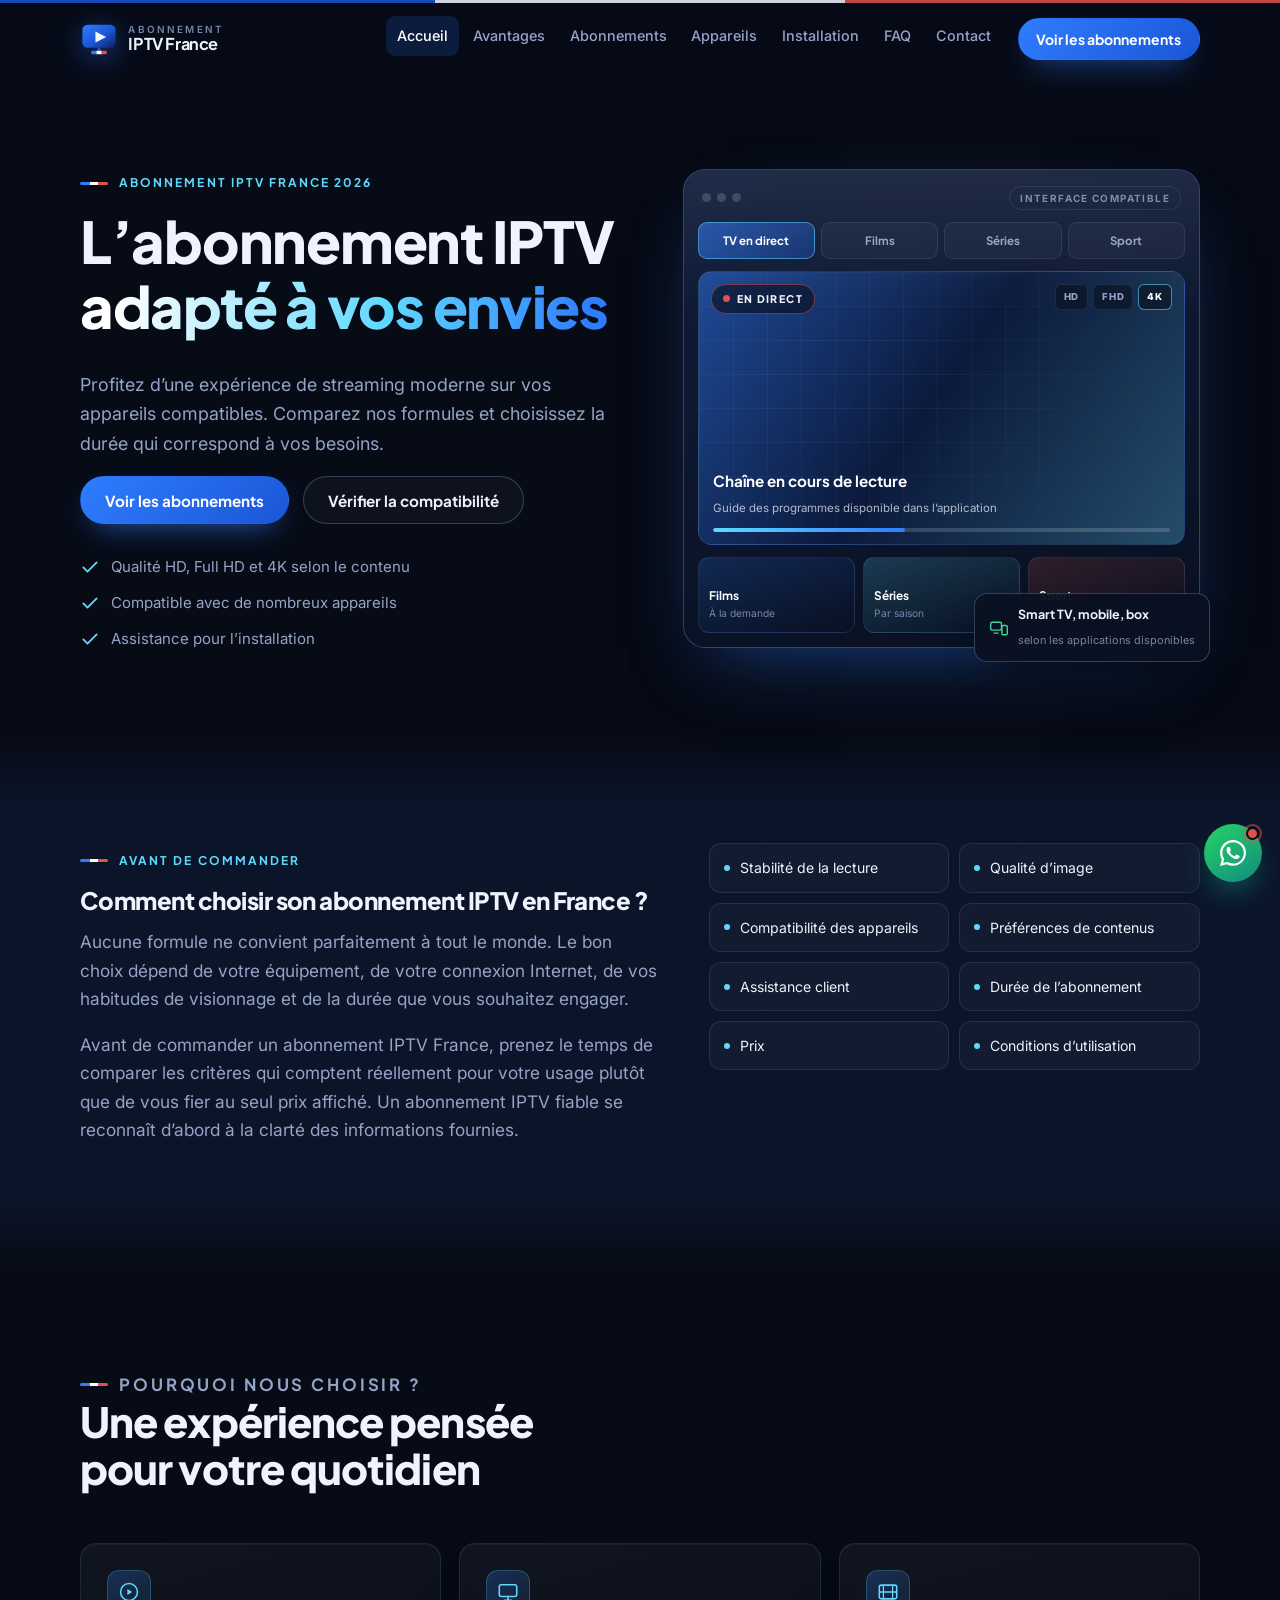
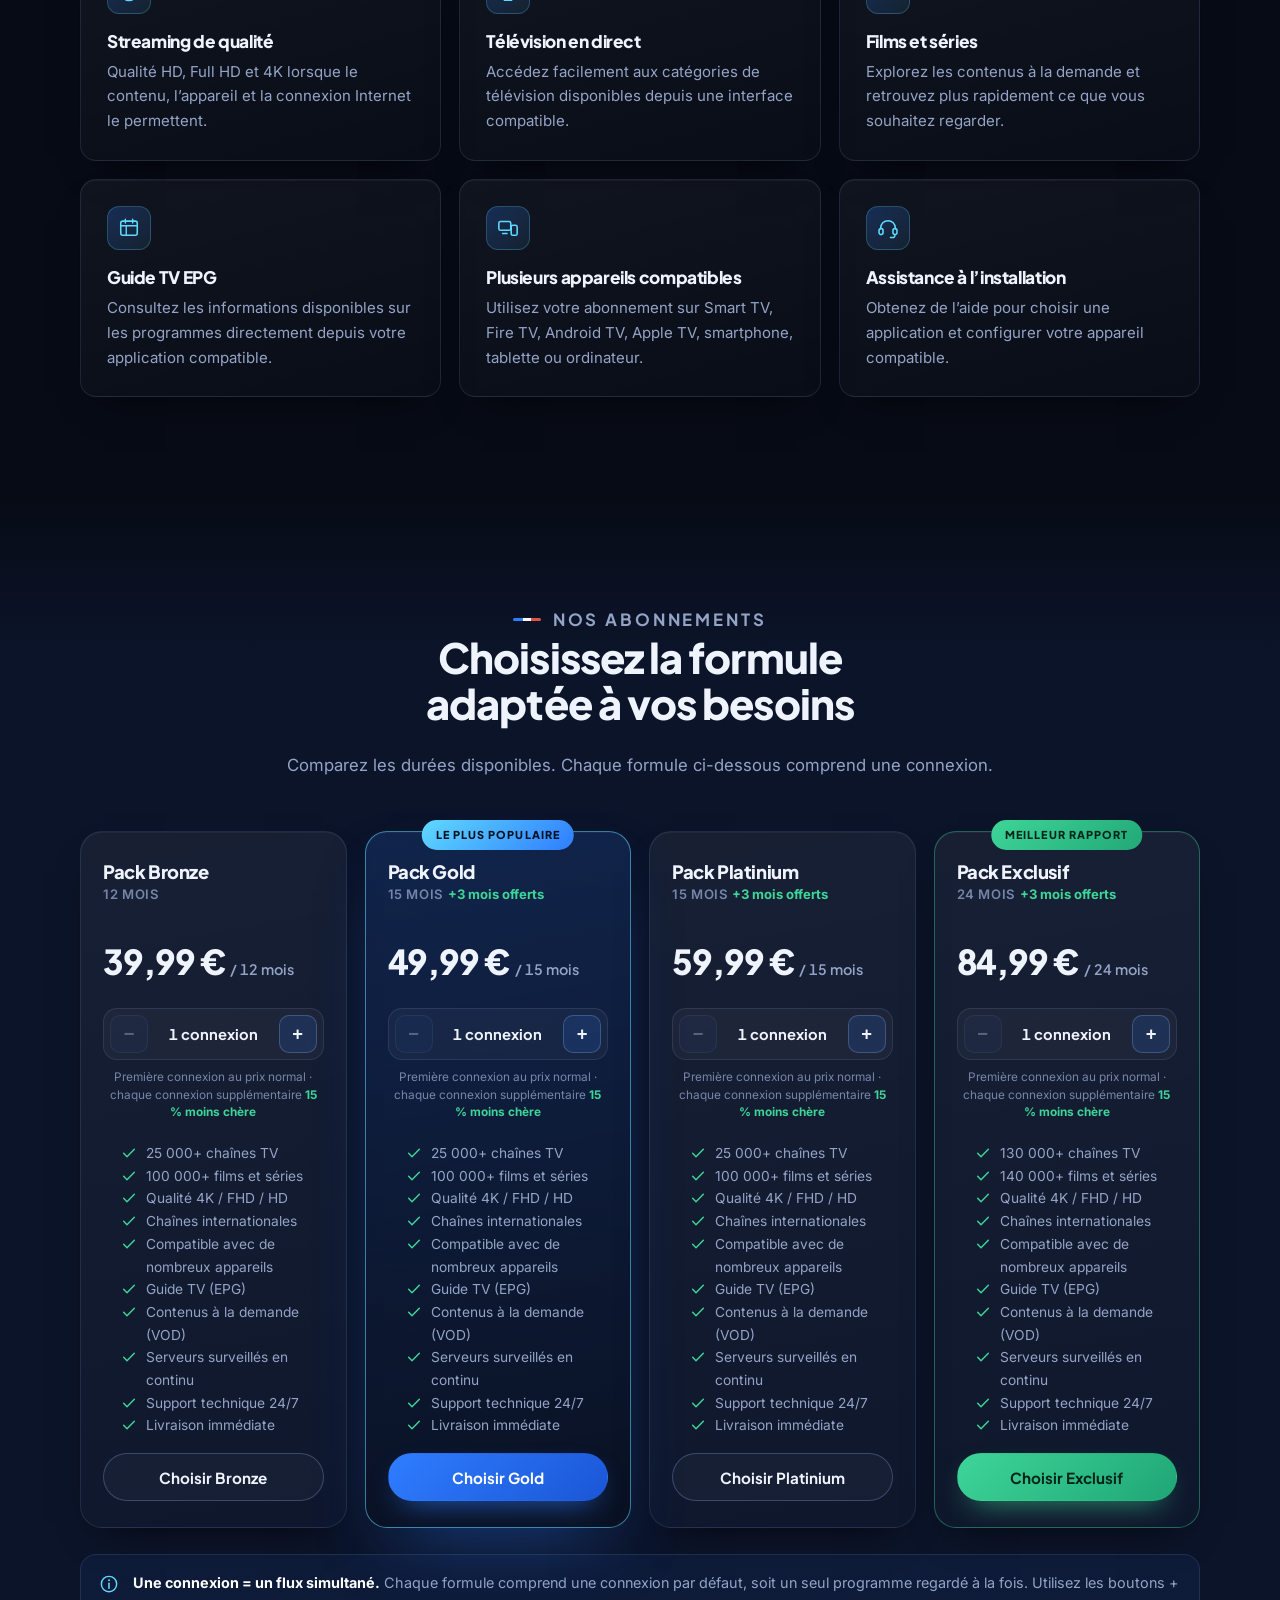
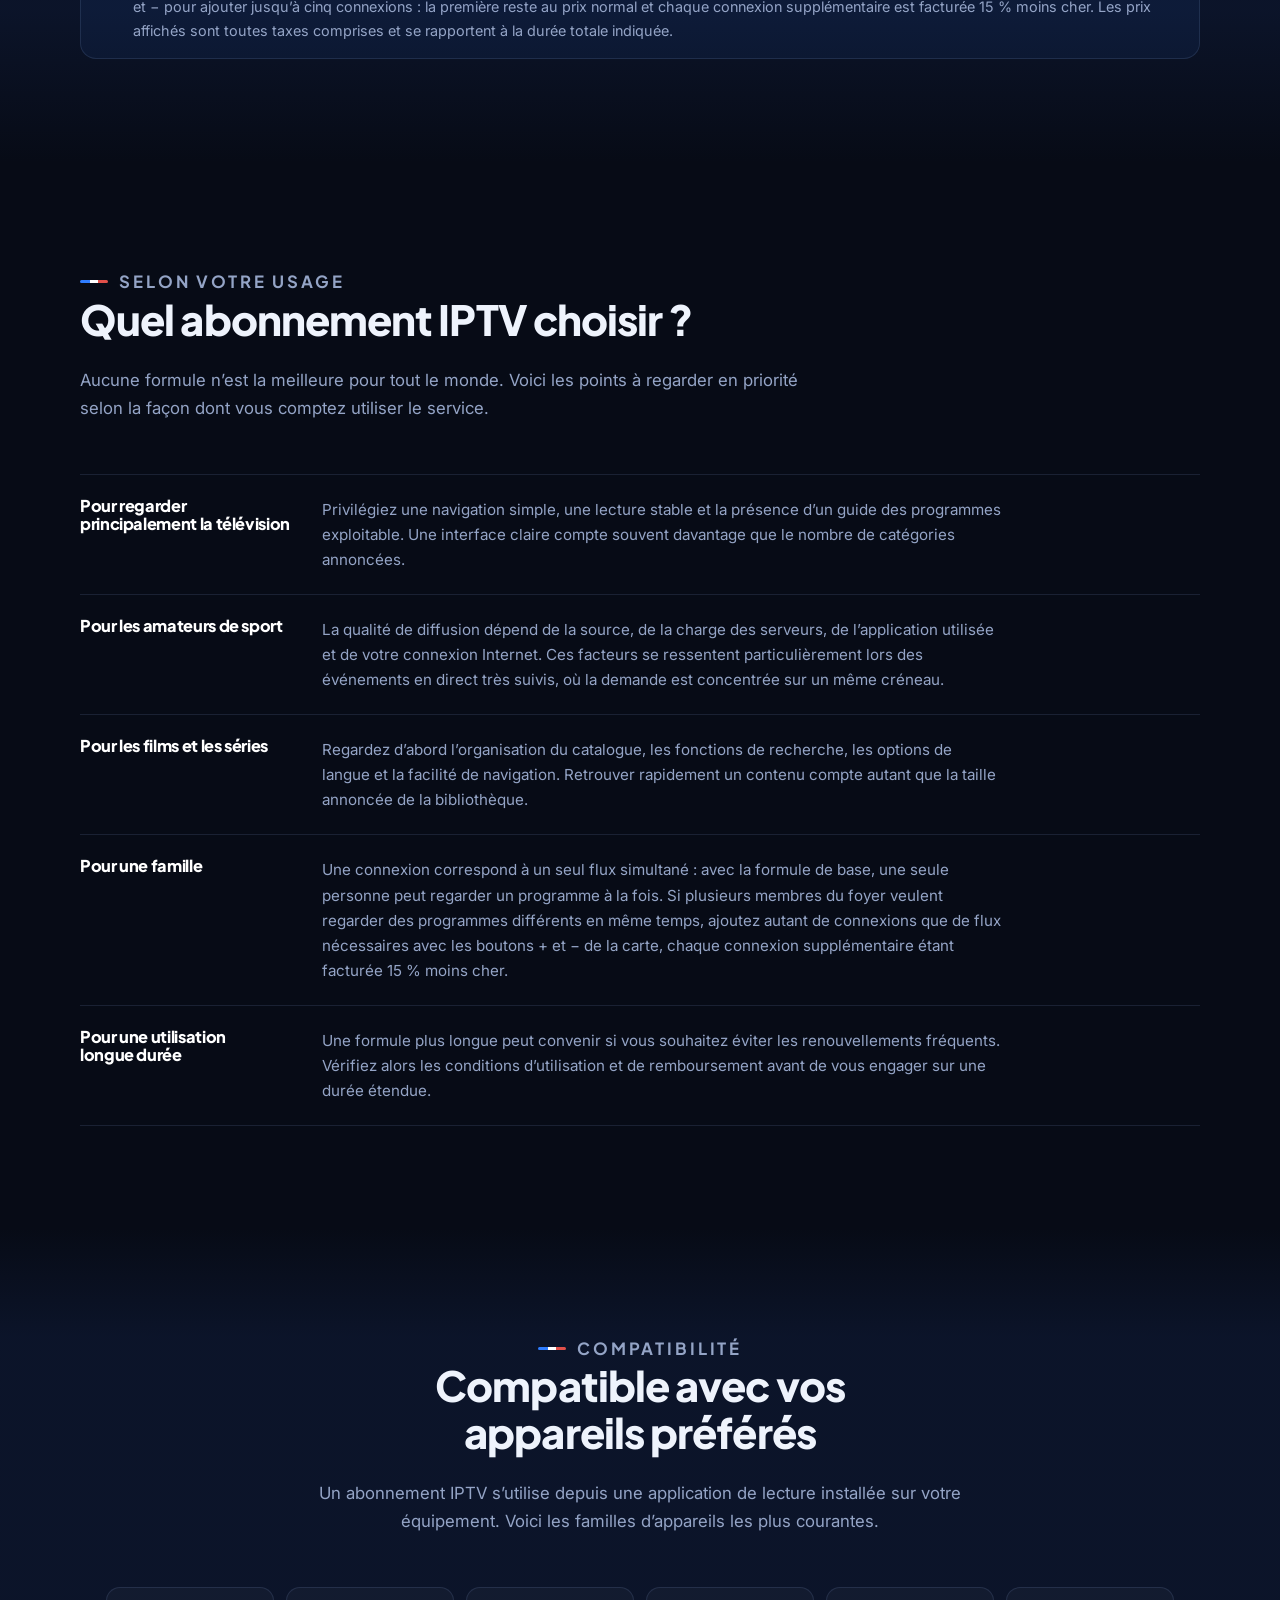
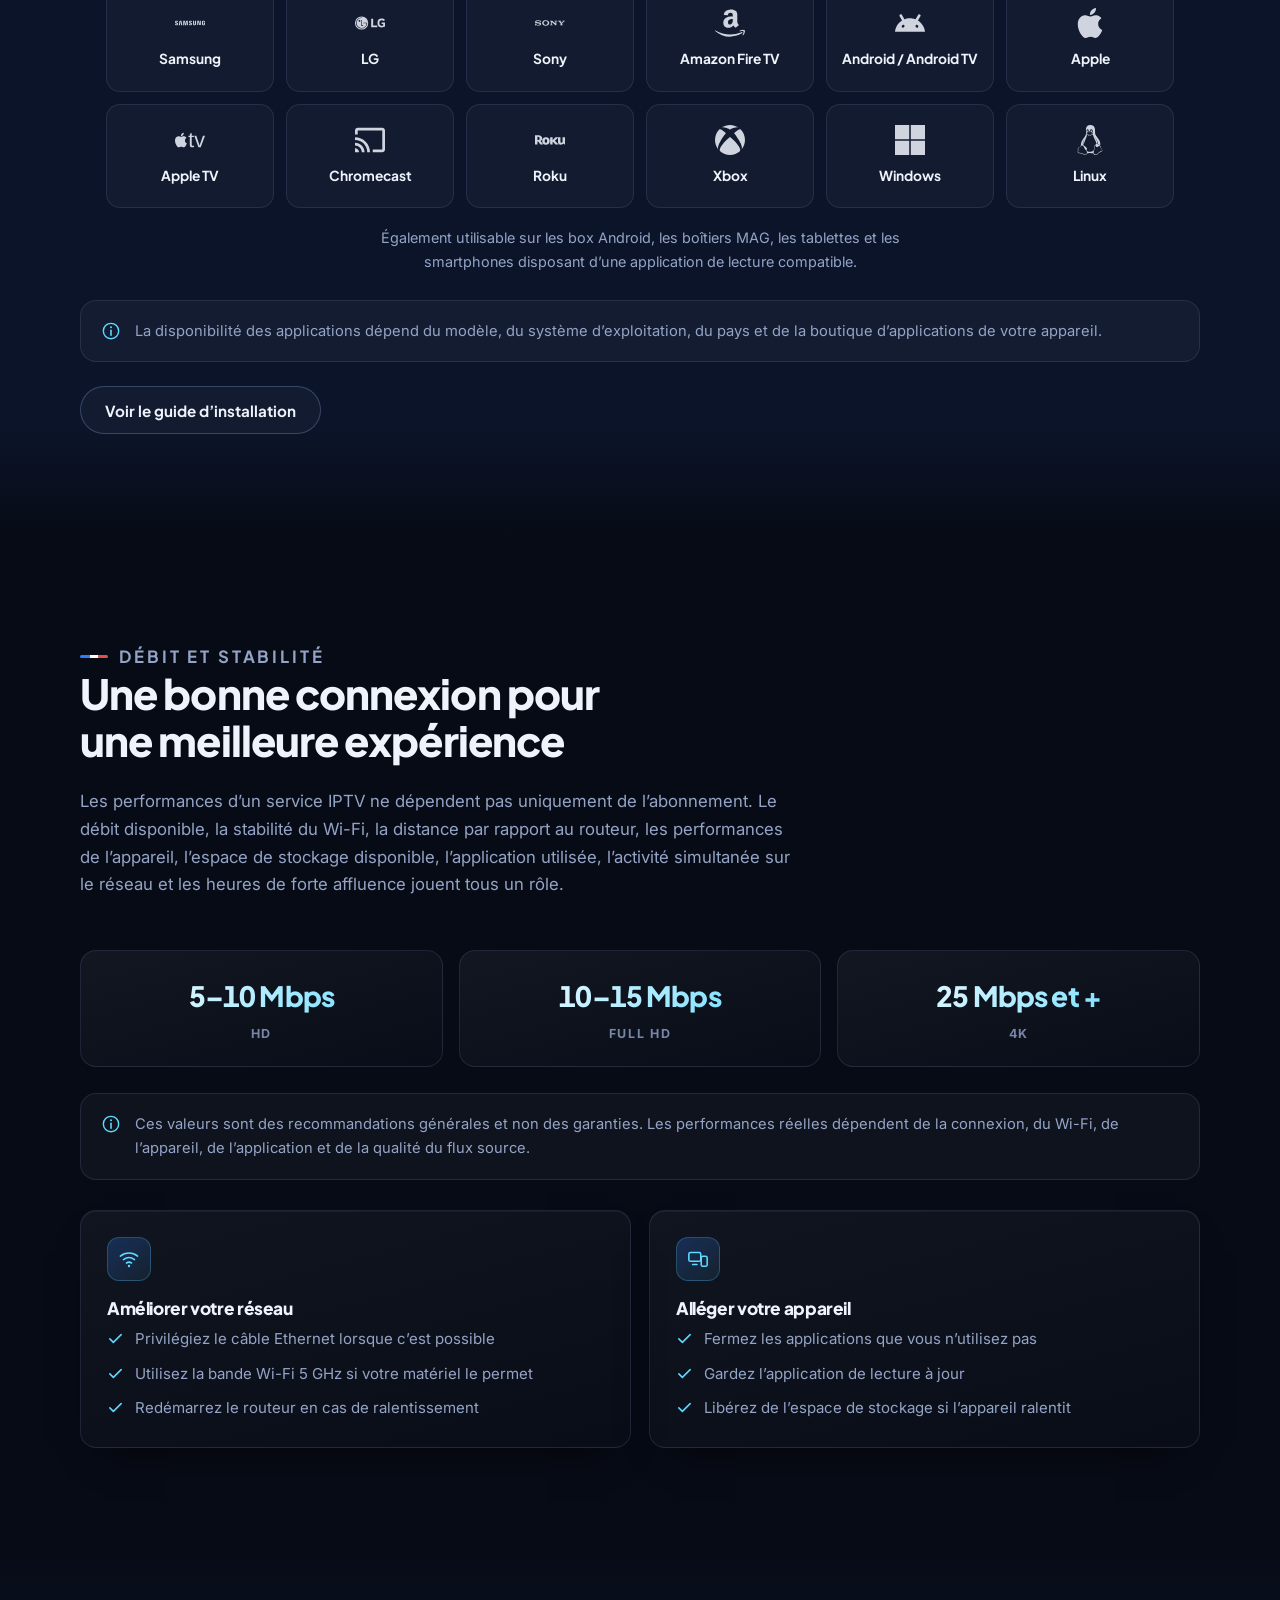
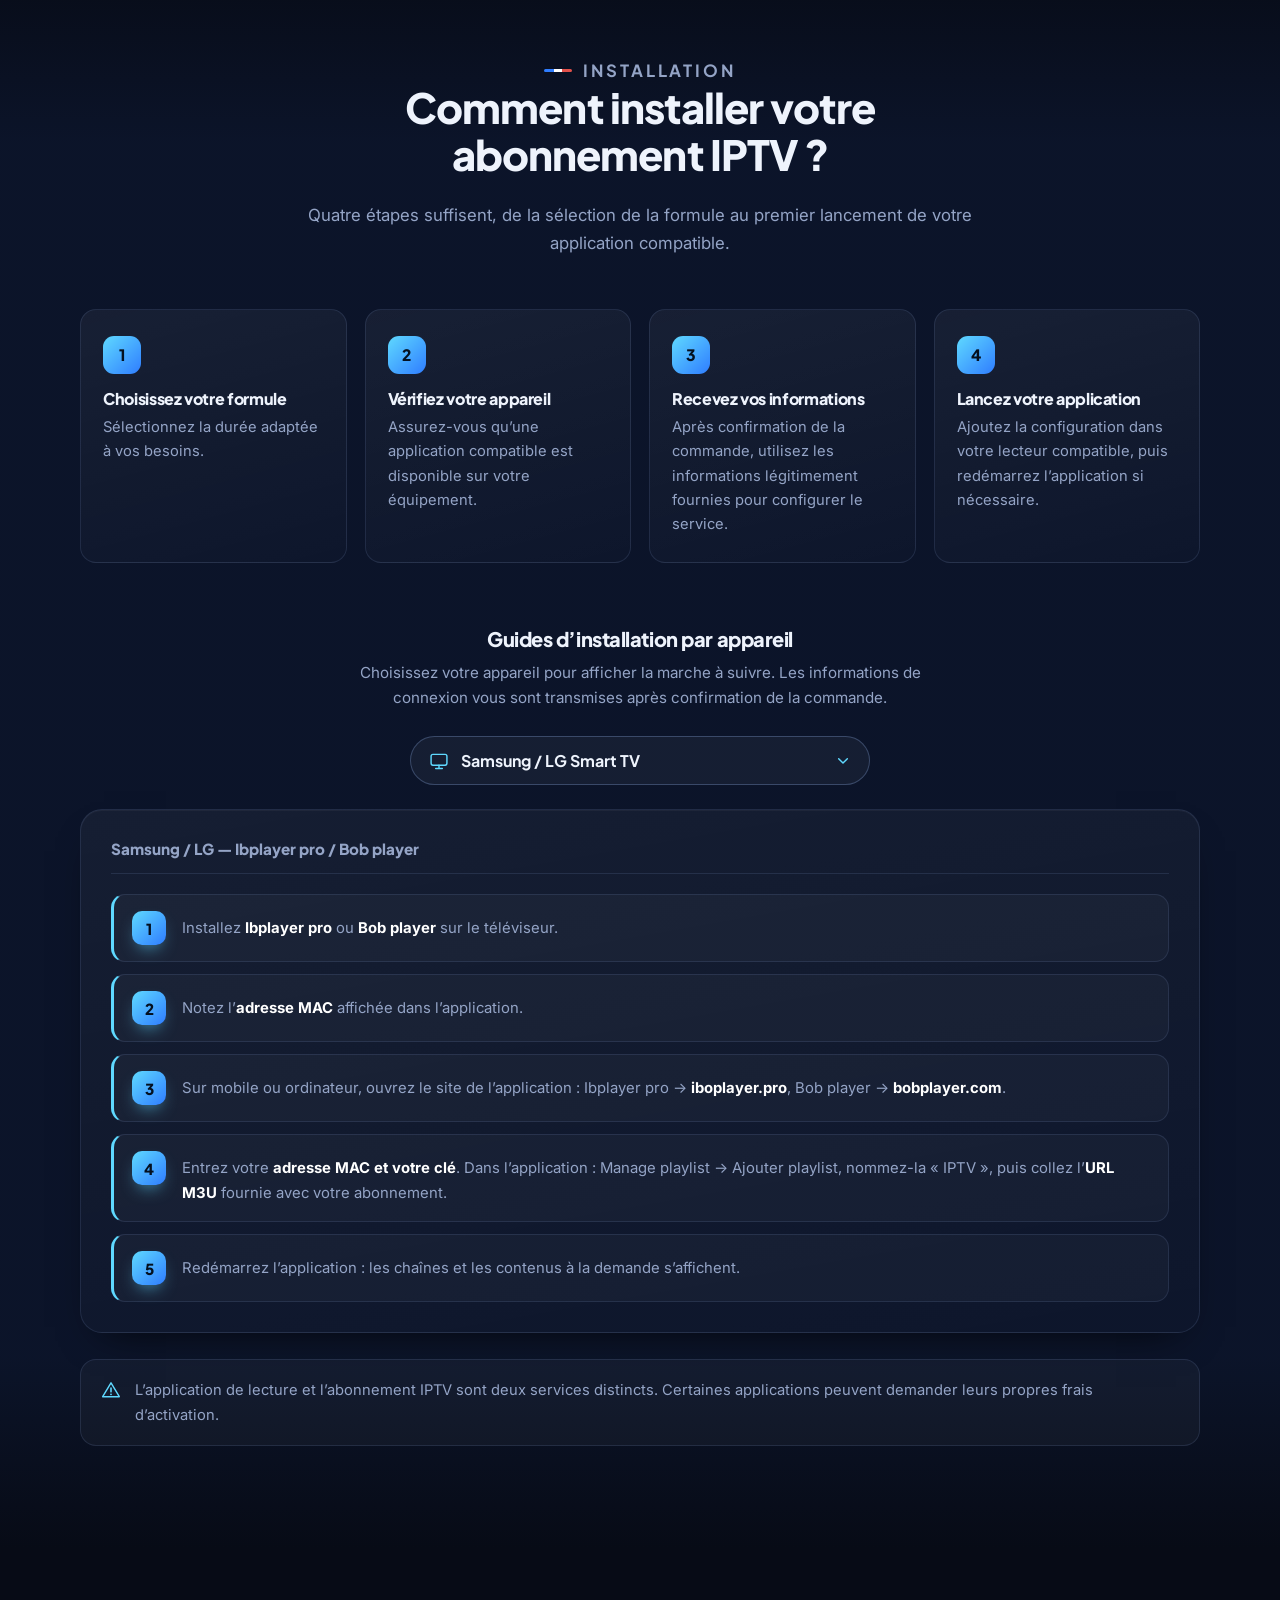
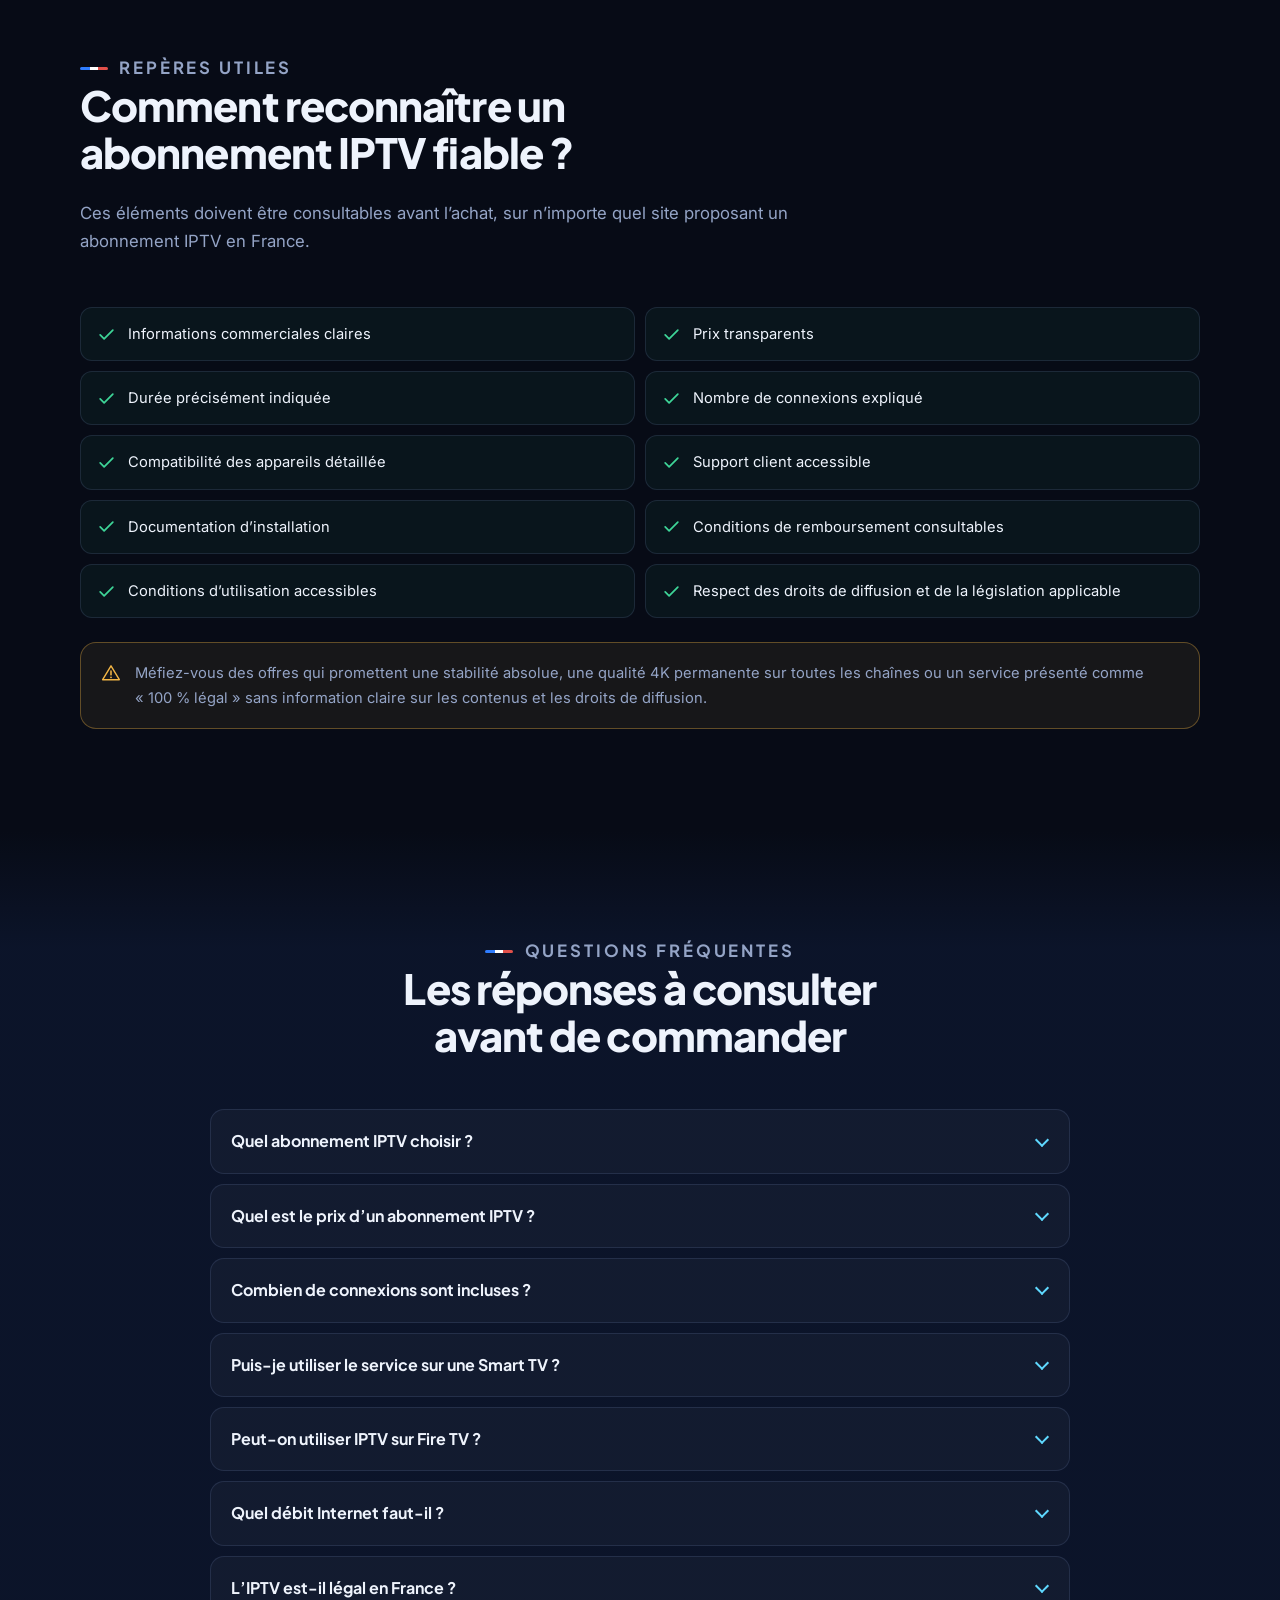
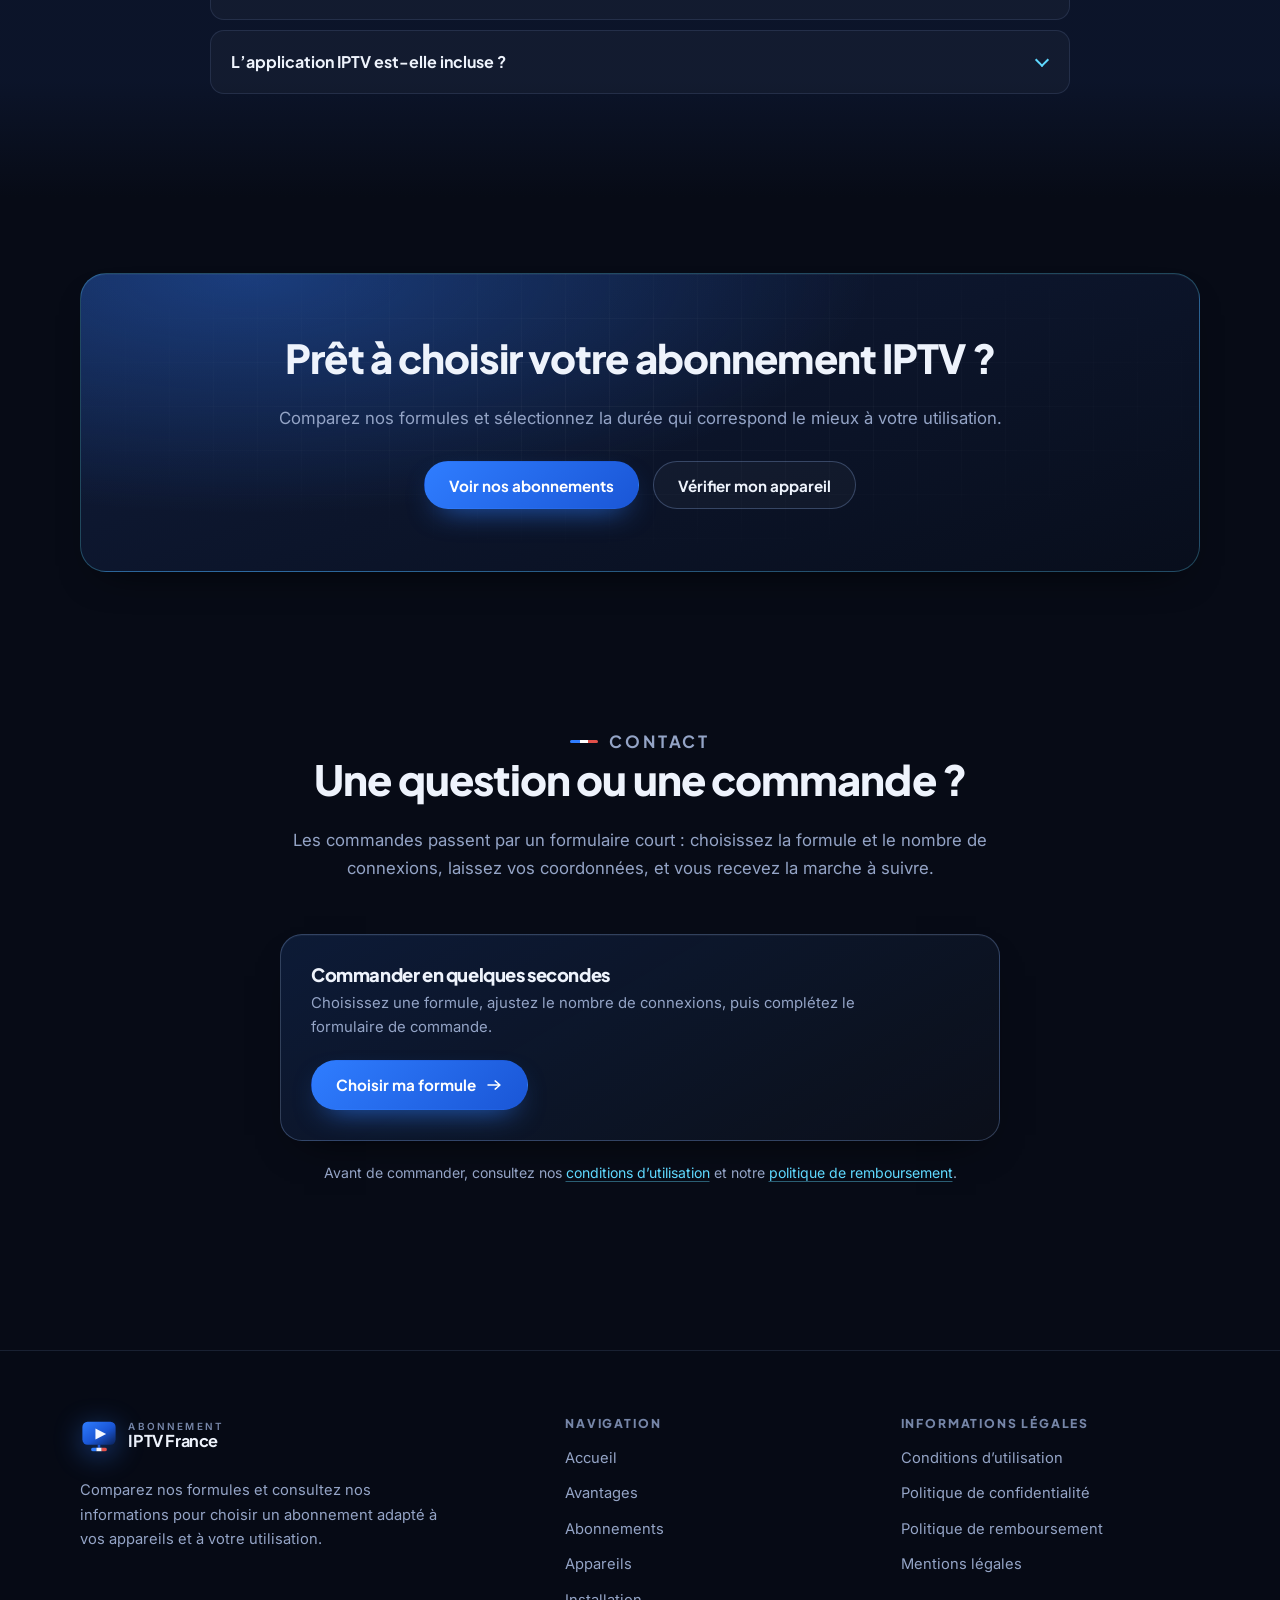
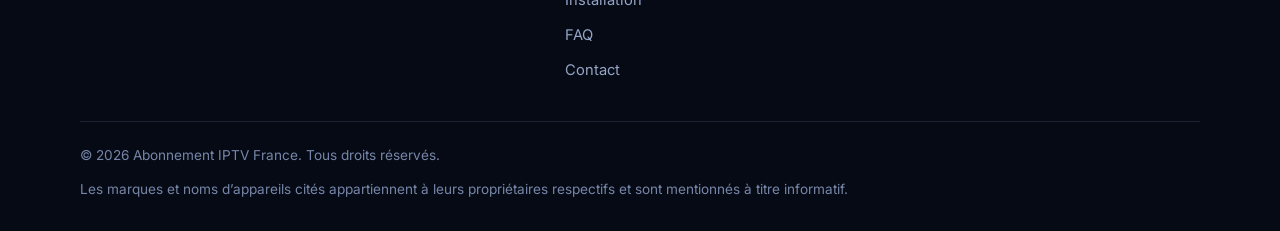
==== commit 40977485: "Add files via upload" ====
--- a/index.html
+++ b/index.html
@@ -2,98 +2,1354 @@
 <html lang="fr">
 <head>
 <meta charset="utf-8">
-<meta name="viewport" content="width=device-width,initial-scale=1">
-<title>Guides TV et streaming en France | Bien Regardé</title>
-<meta name="description" content="Comparatifs indépendants des offres TV et streaming légales en France : prix réels, chaînes incluses, droits sportifs et pièges à éviter. Mis à jour en 2026.">
-<link rel="canonical" href="https://votre-domaine.fr/">
+<meta name="viewport" content="width=device-width, initial-scale=1">
+<title>Abonnement IPTV France 2026 | Formules et Compatibilité</title>
+<meta name="description" content="Comparez nos abonnements IPTV en France : formules de 12 à 24 mois, appareils compatibles, conseils d’installation et informations avant de choisir.">
+<link rel="canonical" href="https://abonnement-iptv-france.website/">
+<meta name="robots" content="index, follow, max-snippet:-1, max-image-preview:large">
+<meta name="theme-color" content="#070b16">
+<meta name="author" content="Abonnement IPTV France">
+
+<!-- Open Graph -->
 <meta property="og:type" content="website">
-<meta property="og:title" content="Guides TV et streaming en France | Bien Regardé">
-<meta property="og:description" content="Comparatifs indépendants des offres TV et streaming légales en France.">
-<meta property="og:url" content="https://votre-domaine.fr/">
+<meta property="og:locale" content="fr_FR">
+<meta property="og:site_name" content="Abonnement IPTV France">
+<meta property="og:url" content="https://abonnement-iptv-france.website/">
+<meta property="og:title" content="Abonnement IPTV France 2026 | Formules et Compatibilité">
+<meta property="og:description" content="Comparez nos abonnements IPTV en France : formules de 12 à 24 mois, appareils compatibles, conseils d’installation et informations avant de choisir.">
+<meta property="og:image" content="https://abonnement-iptv-france.website/assets/img/og-image.png">
+<meta property="og:image:width" content="1200">
+<meta property="og:image:height" content="630">
+<meta property="og:image:alt" content="Abonnement IPTV France — comparez les formules disponibles">
+
+<!-- Twitter / X -->
+<meta name="twitter:card" content="summary_large_image">
+<meta name="twitter:title" content="Abonnement IPTV France 2026 | Formules et Compatibilité">
+<meta name="twitter:description" content="Comparez nos abonnements IPTV en France : formules de 12 à 24 mois, appareils compatibles et conseils d’installation.">
+<meta name="twitter:image" content="https://abonnement-iptv-france.website/assets/img/og-image.png">
+
+<link rel="icon" href="/assets/img/favicon.svg" type="image/svg+xml">
+<link rel="apple-touch-icon" href="/assets/img/apple-touch-icon.png">
+<link rel="manifest" href="/site.webmanifest">
+
 <link rel="preconnect" href="https://fonts.googleapis.com">
 <link rel="preconnect" href="https://fonts.gstatic.com" crossorigin>
-<link href="https://fonts.googleapis.com/css2?family=Bricolage+Grotesque:opsz,wght@12..96,400..800&family=Literata:ital,opsz,wght@0,7..72,400..700;1,7..72,400&display=swap" rel="stylesheet">
+<link rel="preload" as="style" href="https://fonts.googleapis.com/css2?family=Inter:wght@400;500;600;700&family=Plus+Jakarta+Sans:wght@700;800&display=swap">
+<link rel="stylesheet" href="https://fonts.googleapis.com/css2?family=Inter:wght@400;500;600;700&family=Plus+Jakarta+Sans:wght@700;800&display=swap" media="print" onload="this.media='all'">
+<noscript><link rel="stylesheet" href="https://fonts.googleapis.com/css2?family=Inter:wght@400;500;600;700&family=Plus+Jakarta+Sans:wght@700;800&display=swap"></noscript>
 <link rel="stylesheet" href="/assets/css/style.css">
+<script>document.documentElement.classList.add("js");</script>
+
 <script type="application/ld+json">
 {
-  "@context":"https://schema.org",
-  "@type":"Blog",
-  "name":"Bien Regardé",
-  "url":"https://votre-domaine.fr/",
-  "description":"Comparatifs indépendants des offres TV et streaming légales en France.",
-  "inLanguage":"fr-FR"
+  "@context": "https://schema.org",
+  "@graph": [
+    {
+      "@type": "WebSite",
+      "@id": "https://abonnement-iptv-france.website/#website",
+      "url": "https://abonnement-iptv-france.website/",
+      "name": "Abonnement IPTV France",
+      "description": "Comparatif de formules d’abonnement IPTV pour la France : durées, compatibilité des appareils et informations d’installation.",
+      "inLanguage": "fr-FR",
+      "publisher": { "@id": "https://abonnement-iptv-france.website/#organization" }
+    },
+    {
+      "@type": "Organization",
+      "@id": "https://abonnement-iptv-france.website/#organization",
+      "name": "Abonnement IPTV France",
+      "url": "https://abonnement-iptv-france.website/",
+      "logo": "https://abonnement-iptv-france.website/assets/img/logo.png",
+      "description": "Présentation et comparaison de formules d’abonnement IPTV destinées au public francophone.",
+      "areaServed": { "@type": "Country", "name": "France" }
+    },
+    {
+      "@type": "WebPage",
+      "@id": "https://abonnement-iptv-france.website/#webpage",
+      "url": "https://abonnement-iptv-france.website/",
+      "name": "Abonnement IPTV France 2026 | Formules et Compatibilité",
+      "isPartOf": { "@id": "https://abonnement-iptv-france.website/#website" },
+      "inLanguage": "fr-FR"
+    }
+  ]
+}
+</script>
+
+<script type="application/ld+json">
+{
+  "@context": "https://schema.org",
+  "@type": "FAQPage",
+  "mainEntity": [
+    {
+      "@type": "Question",
+      "name": "Quel abonnement IPTV choisir ?",
+      "acceptedAnswer": {
+        "@type": "Answer",
+        "text": "Le choix dépend principalement de la durée souhaitée, de votre budget, de votre appareil et de vos habitudes de visionnage. Vérifiez également le nombre de connexions, la compatibilité et les conditions avant de commander."
+      }
+    },
+    {
+      "@type": "Question",
+      "name": "Quel est le prix d’un abonnement IPTV ?",
+      "acceptedAnswer": {
+        "@type": "Answer",
+        "text": "Les formules présentées commencent à 39,99 € pour 12 mois. Les autres options proposées sont de 49,99 € pour 15 mois, 59,99 € pour 15 mois et 84,99 € pour 24 mois. Ces tarifs correspondent à une connexion ; chaque connexion supplémentaire est facturée 15 % moins cher."
+      }
+    },
+    {
+      "@type": "Question",
+      "name": "Combien de connexions sont incluses ?",
+      "acceptedAnswer": {
+        "@type": "Answer",
+        "text": "Chaque formule comprend une connexion par défaut, ce qui correspond à un seul flux utilisé simultanément. Vous pouvez ajouter jusqu’à cinq connexions directement sur la carte de la formule : la première reste au prix normal et chaque connexion supplémentaire est facturée 15 % moins cher."
+      }
+    },
+    {
+      "@type": "Question",
+      "name": "Puis-je utiliser le service sur une Smart TV ?",
+      "acceptedAnswer": {
+        "@type": "Answer",
+        "text": "La compatibilité dépend de la marque, du modèle, du système d’exploitation et des applications disponibles sur la télévision."
+      }
+    },
+    {
+      "@type": "Question",
+      "name": "Peut-on utiliser IPTV sur Fire TV ?",
+      "acceptedAnswer": {
+        "@type": "Answer",
+        "text": "Une Fire TV peut utiliser différentes applications compatibles. L’expérience dépend également de la qualité de la connexion Internet et des performances de l’appareil."
+      }
+    },
+    {
+      "@type": "Question",
+      "name": "Quel débit Internet faut-il ?",
+      "acceptedAnswer": {
+        "@type": "Answer",
+        "text": "Prévoyez généralement 5 à 10 Mbps pour la HD, 10 à 15 Mbps pour la Full HD et environ 25 Mbps ou davantage pour la 4K. Les besoins réels peuvent varier."
+      }
+    },
+    {
+      "@type": "Question",
+      "name": "L’IPTV est-il légal en France ?",
+      "acceptedAnswer": {
+        "@type": "Answer",
+        "text": "La technologie IPTV est légale. En revanche, la diffusion ou l’utilisation de contenus protégés sans l’autorisation des ayants droit peut être illégale. La légalité dépend du fournisseur, des licences, des contenus proposés et de l’utilisation du service. L’utilisateur doit respecter la législation applicable."
+      }
+    },
+    {
+      "@type": "Question",
+      "name": "L’application IPTV est-elle incluse ?",
+      "acceptedAnswer": {
+        "@type": "Answer",
+        "text": "L’application et l’abonnement sont généralement distincts. Certaines applications sont gratuites, tandis que d’autres peuvent demander un achat ou des frais d’activation séparés."
+      }
+    }
+  ]
 }
 </script>
 </head>
+
 <body>
-
-<div class="antenne">
-  <div class="enveloppe antenne__barre">
-    <span class="antenne__point" aria-hidden="true"></span>
-    <span>Tarifs vérifiés le 31 août 2026</span>
-    <span class="antenne__ticks" aria-hidden="true"></span>
-  </div>
-</div>
-
-<header class="tete">
-  <div class="enveloppe tete__rang">
-    <a class="marque" href="/">Bien<span>Regardé</span></a>
-    <nav class="menu" aria-label="Principal">
-      <a href="/" aria-current="page">Guides</a>
-      <a href="/methode/">Notre méthode</a>
+<a class="skip-link" href="#contenu">Aller au contenu principal</a>
+
+<!-- Bibliothèque d'icônes originales (tracés dessinés pour ce site) -->
+<svg xmlns="http://www.w3.org/2000/svg" style="display:none" aria-hidden="true" focusable="false">
+  <defs>
+    <g id="i-check"><path d="M4 12.5 9 17.5 20 6.5" fill="none" stroke="currentColor" stroke-width="2.2" stroke-linecap="round" stroke-linejoin="round"/></g>
+    <g id="i-tv"><rect x="2.5" y="4" width="19" height="13" rx="2.2" fill="none" stroke="currentColor" stroke-width="1.7"/><path d="M8 21h8M12 17v4" fill="none" stroke="currentColor" stroke-width="1.7" stroke-linecap="round"/></g>
+    <g id="i-play"><circle cx="12" cy="12" r="9.2" fill="none" stroke="currentColor" stroke-width="1.7"/><path d="M10.2 8.6 15.6 12l-5.4 3.4z" fill="currentColor"/></g>
+    <g id="i-film"><rect x="2.5" y="4.5" width="19" height="15" rx="2.2" fill="none" stroke="currentColor" stroke-width="1.7"/><path d="M7 4.5v15M17 4.5v15M2.5 12h19" fill="none" stroke="currentColor" stroke-width="1.4"/></g>
+    <g id="i-stack"><rect x="6" y="3.5" width="12" height="14" rx="2" fill="none" stroke="currentColor" stroke-width="1.7"/><path d="M3.5 7v11a2.5 2.5 0 0 0 2.5 2.5h10" fill="none" stroke="currentColor" stroke-width="1.5" stroke-linecap="round"/></g>
+    <g id="i-guide"><rect x="3" y="4.5" width="18" height="15.5" rx="2.2" fill="none" stroke="currentColor" stroke-width="1.7"/><path d="M3 9.5h18M9 9.5V20M8 2.5v4M16 2.5v4" fill="none" stroke="currentColor" stroke-width="1.5" stroke-linecap="round"/></g>
+    <g id="i-devices"><rect x="2" y="5" width="13" height="9.5" rx="1.8" fill="none" stroke="currentColor" stroke-width="1.7"/><rect x="15.5" y="9" width="6.5" height="11" rx="1.8" fill="none" stroke="currentColor" stroke-width="1.7"/><path d="M6 18h5" fill="none" stroke="currentColor" stroke-width="1.5" stroke-linecap="round"/></g>
+    <g id="i-support"><path d="M4 13v-1a8 8 0 0 1 16 0v1" fill="none" stroke="currentColor" stroke-width="1.7" stroke-linecap="round"/><rect x="2.2" y="12.6" width="4.4" height="6.6" rx="2.2" fill="none" stroke="currentColor" stroke-width="1.7"/><rect x="17.4" y="12.6" width="4.4" height="6.6" rx="2.2" fill="none" stroke="currentColor" stroke-width="1.7"/><path d="M19.6 19.2v.6a2.6 2.6 0 0 1-2.6 2.6h-2.4" fill="none" stroke="currentColor" stroke-width="1.5" stroke-linecap="round"/></g>
+    <g id="i-phone"><rect x="6.5" y="2.5" width="11" height="19" rx="2.6" fill="none" stroke="currentColor" stroke-width="1.7"/><path d="M10.5 18.6h3" fill="none" stroke="currentColor" stroke-width="1.7" stroke-linecap="round"/></g>
+    <g id="i-tablet"><rect x="4" y="2.5" width="16" height="19" rx="2.4" fill="none" stroke="currentColor" stroke-width="1.7"/><path d="M10.5 18.4h3" fill="none" stroke="currentColor" stroke-width="1.7" stroke-linecap="round"/></g>
+    <g id="i-laptop"><rect x="4" y="4.5" width="16" height="11" rx="1.9" fill="none" stroke="currentColor" stroke-width="1.7"/><path d="M2 19h20" fill="none" stroke="currentColor" stroke-width="1.7" stroke-linecap="round"/></g>
+    <g id="i-box"><rect x="3" y="7.5" width="18" height="9" rx="2.2" fill="none" stroke="currentColor" stroke-width="1.7"/><circle cx="17.5" cy="12" r="1.2" fill="currentColor"/><path d="M6.5 12h5" fill="none" stroke="currentColor" stroke-width="1.6" stroke-linecap="round"/></g>
+    <g id="i-stick"><rect x="2.5" y="9" width="13" height="6" rx="3" fill="none" stroke="currentColor" stroke-width="1.7"/><path d="M15.5 12h6" fill="none" stroke="currentColor" stroke-width="1.7" stroke-linecap="round"/><circle cx="6.2" cy="12" r="1.2" fill="currentColor"/></g>
+    <g id="i-info"><circle cx="12" cy="12" r="9.2" fill="none" stroke="currentColor" stroke-width="1.7"/><path d="M12 11v6" fill="none" stroke="currentColor" stroke-width="1.9" stroke-linecap="round"/><circle cx="12" cy="7.6" r="1.2" fill="currentColor"/></g>
+    <g id="i-alert"><path d="M12 3.4 22 20H2z" fill="none" stroke="currentColor" stroke-width="1.7" stroke-linejoin="round"/><path d="M12 9.6v4.6" fill="none" stroke="currentColor" stroke-width="1.9" stroke-linecap="round"/><circle cx="12" cy="17.2" r="1.1" fill="currentColor"/></g>
+    <g id="i-wifi"><path d="M2.6 8.8a15 15 0 0 1 18.8 0" fill="none" stroke="currentColor" stroke-width="1.8" stroke-linecap="round"/><path d="M6 12.6a10 10 0 0 1 12 0" fill="none" stroke="currentColor" stroke-width="1.8" stroke-linecap="round"/><path d="M9.3 16.3a5 5 0 0 1 5.4 0" fill="none" stroke="currentColor" stroke-width="1.8" stroke-linecap="round"/><circle cx="12" cy="19.6" r="1.3" fill="currentColor"/></g>
+    <g id="b-samsung"><path d='M19.8166 10.2808l.0459 2.6934h-.023l-.7793-2.6934h-1.2837v3.3925h.8481l-.0458-2.785h.023l.8366 2.785h1.2264v-3.3925zm-16.149 0l-.6418 3.427h.9284l.4699-3.1175h.0229l.4585 3.1174h.9169l-.6304-3.4269zm5.1805 0l-.424 2.6132h-.023l-.424-2.6132H6.5788l-.0688 3.427h.8596l.023-3.0832h.0114l.573 3.0831h.8711l.5731-3.083h.023l.0228 3.083h.8596l-.0802-3.4269zm-7.2664 2.4527c.0343.0802.0229.1949.0114.2522-.0229.1146-.1031.2292-.3324.2292-.2177 0-.3438-.126-.3438-.3095v-.3323H0v.2636c0 .7679.6074.9971 1.2493.9971.6189 0 1.1346-.2178 1.2149-.7794.0458-.298.0114-.4928 0-.5616-.1605-.722-1.467-.9283-1.5588-1.3295-.0114-.0688-.0114-.1375 0-.1834.023-.1146.1032-.2292.3095-.2292.2063 0 .321.126.321.3095v.2063h.8595v-.2407c0-.745-.6762-.8596-1.1576-.8596-.6074 0-1.1117.2063-1.2034.7564-.023.149-.0344.2866.0114.4585.1376.7106 1.364.9169 1.5358 1.3524m11.152 0c.0343.0803.0228.1834.0114.2522-.023.1146-.1032.2292-.3324.2292-.2178 0-.3438-.126-.3438-.3095v-.3323h-.917v.2636c0 .7564.596.9857 1.2379.9857.6189 0 1.1232-.2063 1.2034-.7794.0459-.298.0115-.4814 0-.5616-.1375-.7106-1.4327-.9284-1.5243-1.318-.0115-.0688-.0115-.1376 0-.1835.0229-.1146.1031-.2292.3094-.2292.1948 0 .321.126.321.3095v.2063h.848v-.2407c0-.745-.6647-.8596-1.146-.8596-.6075 0-1.1004.1948-1.192.7564-.023.149-.023.2866.0114.4585.1376.7106 1.341.9054 1.513 1.3524m2.8882.4585c.2407 0 .3094-.1605.3323-.2522.0115-.0343.0115-.0917.0115-.126v-2.533h.871v2.4642c0 .0688 0 .1948-.0114.2292-.0573.6419-.5616.8482-1.192.8482-.6303 0-1.1346-.2063-1.192-.8482 0-.0344-.0114-.1604-.0114-.2292v-2.4642h.871v2.533c0 .0458 0 .0916.0115.126 0 .0917.0688.2522.3095.2522m7.1518-.0344c.2522 0 .3324-.1605.3553-.2522.0115-.0343.0115-.0917.0115-.126v-.4929h-.3553v-.5043H24v.917c0 .0687 0 .1145-.0115.2292-.0573.6303-.596.8481-1.2034.8481-.6075 0-1.1461-.2178-1.2034-.8481-.0115-.1147-.0115-.1605-.0115-.2293v-1.444c0-.0574.0115-.172.0115-.2293.0802-.6419.596-.8482 1.2034-.8482s1.1347.2063 1.2034.8482c.0115.1031.0115.2292.0115.2292v.1146h-.8596v-.1948s0-.0803-.0115-.1261c-.0114-.0802-.0802-.2521-.3438-.2521-.2521 0-.321.1604-.3438.2521-.0115.0458-.0115.1032-.0115.1605v1.5702c0 .0458 0 .0916.0115.126 0 .0917.0917.2522.3323.2522'/></g>
+    <g id="b-lg"><path d='M14.522 14.078h3.27v1.33h-4.847v-6.83h1.577v5.5zm6.74-1.274h1.284v1.195c-.236.09-.698.18-1.137.18-1.42 0-1.893-.721-1.893-2.186 0-1.398.45-2.221 1.869-2.221.791 0 1.24.248 1.612.722l.982-.903c-.6-.855-1.646-1.114-2.629-1.114-2.208 0-3.368 1.205-3.368 3.504 0 2.288 1.047 3.528 3.358 3.528 1.06 0 2.096-.27 2.66-.665V11.53h-2.739v1.274zM5.291 6.709a5.29 5.29 0 1 1 0 10.582 5.291 5.291 0 1 1 0-10.582m3.16 8.457a4.445 4.445 0 0 0 1.31-3.161v-.242l-.22.001H6.596v.494h2.662l-.001.015a3.985 3.985 0 0 1-3.965 3.708 3.95 3.95 0 0 1-2.811-1.165 3.952 3.952 0 0 1-1.164-2.811c0-1.061.414-2.059 1.164-2.81a3.951 3.951 0 0 1 2.81-1.164l.252.003v-.495l-.251-.003a4.475 4.475 0 0 0-4.47 4.469c0 1.194.465 2.316 1.309 3.161a4.444 4.444 0 0 0 3.16 1.31 4.444 4.444 0 0 0 3.162-1.31m-2.91-1.297V9.644H5.04v4.72h1.556v-.495H5.543zm-1.265-3.552a.676.676 0 1 0-.675.674.676.676 0 0 0 .675-.674'/></g>
+    <g id="b-sony"><path d='M8.5505 9.8881c.921 0 1.6574.2303 2.2209.7423.3848.3485.5999.8454.5939 1.3665a1.9081 1.9081 0 0 1-.5939 1.3726c-.5272.4848-1.3483.7423-2.221.7423-.8725 0-1.6785-.2575-2.2148-.7423-.3908-.3485-.609-.8484-.603-1.3726 0-.518.2182-1.015.603-1.3665.5-.4545 1.3847-.7423 2.2149-.7423zm.003 3.6692c.4606 0 .8878-.1606 1.1878-.4575.2999-.2999.4332-.6605.4332-1.1029 0-.4242-.1484-.821-.4333-1.1029-.2938-.2908-.7332-.4545-1.1877-.4545s-.8938.1637-1.1907.4545c-.2848.2818-.4333.6787-.4333 1.103-.006.409.1485.806.4333 1.1029.2969.2939.7332.4575 1.1907.4575zm-4.8418-1.9665c.1605.0424.315.094.4666.1636a1.352 1.352 0 0 1 .3787.2576c.197.206.309.4817.306.7665a.9643.9643 0 0 1-.3787.7788 2.0662 2.0662 0 0 1-.709.3485 3.7231 3.7231 0 0 1-1.1938.1697c-.352 0-.5467-.0406-.8138-.0962l-.077-.016c-.294-.0666-.5817-.1575-.8575-.2787a.0695.0695 0 0 0-.0424-.0121c-.0454 0-.0818.0394-.0818.0848v.203H.1212v-1.4786h.5242a.7559.7559 0 0 0 .1363.418c.2121.2607.4394.3607.6575.4395.3666.1212.7514.1848 1.1362.1969.5526 0 .8756-.134.9455-.163l.009-.0037.0062-.0023c.0616-.0226.3119-.1143.3119-.3916 0-.2743-.2338-.334-.387-.373l-.022-.0058c-.1708-.046-.562-.0872-.9897-.1323l-.1526-.016c-.4848-.0515-.9696-.1273-1.1968-.1758-.4977-.1097-.6942-.2917-.816-.4045l-.0082-.0076A1.0192 1.0192 0 0 1 0 11.1608c0-.497.3394-.797.7575-.9817.4454-.2.9756-.288 1.4392-.288.8211.0031 1.4877.2697 1.727.394.097.0515.1455-.0121.1455-.0606v-.1484h.5272v1.2876h-.4727a.9056.9056 0 0 0-.2939-.4909 1.289 1.289 0 0 0-.297-.1787c-.3968-.1667-.821-.2515-1.2513-.2455-.4423 0-.8665.085-1.0786.2153-.1333.0818-.2.1848-.2.306 0 .1727.1454.2424.2182.2636.1967.0597.6328.103.972.1369.0736.0073.1426.0142.2036.0206.3272.0334 1.012.1243 1.315.2zm18.1673-.9966v-.4787H24v.4696h-.4757c-.1727 0-.2424.0334-.3727.1788l-1.4271 1.63a.098.098 0 0 0-.0182.0698v.7423a1.106 1.106 0 0 0 .0121.103.1496.1496 0 0 0 .1.0909.9368.9368 0 0 0 .1303.009h.4848v.4698h-2.5724v-.4697h.4606a.9343.9343 0 0 0 .1302-.0091.1627.1627 0 0 0 .1031-.091.5626.5626 0 0 0 .009-.1v-.7422c0-.0242 0-.0242-.0333-.0636a606.7592 606.7592 0 0 0-1.4119-1.6028c-.0758-.0788-.2061-.2061-.406-.2061h-.4576v-.4696h2.5876v.4696h-.3121c-.0697 0-.1182.0697-.0576.1455 0 0 .8696 1.0392.8787 1.0513.0091.0122.0152.0122.0273.003.0121-.009.8938-1.0453.8999-1.0543a.0912.0912 0 0 0-.0182-.1273.1095.1095 0 0 0-.0606-.0182zm-6.284-.0031h.4848c.2212 0 .2606.0848.2636.2909l.0273 1.5664-2.5815-2.324H11.944v.4697h.412c.297 0 .3182.1636.3182.309v2.2138c.0004.1285.0009.295-.1818.295h-.506v.4667h2.1634v-.4697h-.5273c-.212 0-.2211-.097-.2242-.303v-1.8816l2.9724 2.6511h.7575l-.0394-2.9966c.003-.218.0182-.2908.2424-.2908h.4726v-.4697H15.595Z'/></g>
+    <g id="b-amazon"><path d='M.045 18.02c.072-.116.187-.124.348-.022 3.636 2.11 7.594 3.166 11.87 3.166 2.852 0 5.668-.533 8.447-1.595l.315-.14c.138-.06.234-.1.293-.13.226-.088.39-.046.525.13.12.174.09.336-.12.48-.256.19-.6.41-1.006.654-1.244.743-2.64 1.316-4.185 1.726a17.617 17.617 0 01-10.951-.577 17.88 17.88 0 01-5.43-3.35c-.1-.074-.151-.15-.151-.22 0-.047.021-.09.051-.13zm6.565-6.218c0-1.005.247-1.863.743-2.577.495-.71 1.17-1.25 2.04-1.615.796-.335 1.756-.575 2.912-.72.39-.046 1.033-.103 1.92-.174v-.37c0-.93-.105-1.558-.3-1.875-.302-.43-.78-.65-1.44-.65h-.182c-.48.046-.896.196-1.246.46-.35.27-.575.63-.675 1.096-.06.3-.206.465-.435.51l-2.52-.315c-.248-.06-.372-.18-.372-.39 0-.046.007-.09.022-.15.247-1.29.855-2.25 1.82-2.88.976-.616 2.1-.975 3.39-1.05h.54c1.65 0 2.957.434 3.888 1.29.135.15.27.3.405.48.12.165.224.314.283.45.075.134.15.33.195.57.06.254.105.42.135.51.03.104.062.3.076.615.01.313.02.493.02.553v5.28c0 .376.06.72.165 1.036.105.313.21.54.315.674l.51.674c.09.136.136.256.136.36 0 .12-.06.226-.18.314-1.2 1.05-1.86 1.62-1.963 1.71-.165.135-.375.15-.63.045a6.062 6.062 0 01-.526-.496l-.31-.347a9.391 9.391 0 01-.317-.42l-.3-.435c-.81.886-1.603 1.44-2.4 1.665-.494.15-1.093.227-1.83.227-1.11 0-2.04-.343-2.76-1.034-.72-.69-1.08-1.665-1.08-2.94l-.05-.076zm3.753-.438c0 .566.14 1.02.425 1.364.285.34.675.512 1.155.512.045 0 .106-.007.195-.02.09-.016.134-.023.166-.023.614-.16 1.08-.553 1.424-1.178.165-.28.285-.58.36-.91.09-.32.12-.59.135-.8.015-.195.015-.54.015-1.005v-.54c-.84 0-1.484.06-1.92.18-1.275.36-1.92 1.17-1.92 2.43l-.035-.02zm9.162 7.027c.03-.06.075-.11.132-.17.362-.243.714-.41 1.05-.5a8.094 8.094 0 011.612-.24c.14-.012.28 0 .41.03.65.06 1.05.168 1.172.33.063.09.099.228.099.39v.15c0 .51-.149 1.11-.424 1.8-.278.69-.664 1.248-1.156 1.68-.073.06-.14.09-.197.09-.03 0-.06 0-.09-.012-.09-.044-.107-.12-.064-.24.54-1.26.806-2.143.806-2.64 0-.15-.03-.27-.087-.344-.145-.166-.55-.257-1.224-.257-.243 0-.533.016-.87.046-.363.045-.7.09-1 .135-.09 0-.148-.014-.18-.044-.03-.03-.036-.047-.02-.077 0-.017.006-.03.02-.063v-.06z'/></g>
+    <g id="b-android"><path d='M18.4395 5.5586c-.675 1.1664-1.352 2.3318-2.0274 3.498-.0366-.0155-.0742-.0286-.1113-.043-1.8249-.6957-3.484-.8-4.42-.787-1.8551.0185-3.3544.4643-4.2597.8203-.084-.1494-1.7526-3.021-2.0215-3.4864a1.1451 1.1451 0 0 0-.1406-.1914c-.3312-.364-.9054-.4859-1.379-.203-.475.282-.7136.9361-.3886 1.5019 1.9466 3.3696-.0966-.2158 1.9473 3.3593.0172.031-.4946.2642-1.3926 1.0177C2.8987 12.176.452 14.772 0 18.9902h24c-.119-1.1108-.3686-2.099-.7461-3.0683-.7438-1.9118-1.8435-3.2928-2.7402-4.1836a12.1048 12.1048 0 0 0-2.1309-1.6875c.6594-1.122 1.312-2.2559 1.9649-3.3848.2077-.3615.1886-.7956-.0079-1.1191a1.1001 1.1001 0 0 0-.8515-.5332c-.5225-.0536-.9392.3128-1.0488.5449zm-.0391 8.461c.3944.5926.324 1.3306-.1563 1.6503-.4799.3197-1.188.0985-1.582-.4941-.3944-.5927-.324-1.3307.1563-1.6504.4727-.315 1.1812-.1086 1.582.4941zM7.207 13.5273c.4803.3197.5506 1.0577.1563 1.6504-.394.5926-1.1038.8138-1.584.4941-.48-.3197-.5503-1.0577-.1563-1.6504.4008-.6021 1.1087-.8106 1.584-.4941z'/></g>
+    <g id="b-apple"><path d='M12.152 6.896c-.948 0-2.415-1.078-3.96-1.04-2.04.027-3.91 1.183-4.961 3.014-2.117 3.675-.546 9.103 1.519 12.09 1.013 1.454 2.208 3.09 3.792 3.039 1.52-.065 2.09-.987 3.935-.987 1.831 0 2.35.987 3.96.948 1.637-.026 2.676-1.48 3.676-2.948 1.156-1.688 1.636-3.325 1.662-3.415-.039-.013-3.182-1.221-3.22-4.857-.026-3.04 2.48-4.494 2.597-4.559-1.429-2.09-3.623-2.324-4.39-2.376-2-.156-3.675 1.09-4.61 1.09zM15.53 3.83c.843-1.012 1.4-2.427 1.245-3.83-1.207.052-2.662.805-3.532 1.818-.78.896-1.454 2.338-1.273 3.714 1.338.104 2.715-.688 3.559-1.701'/></g>
+    <g id="b-appletv"><path d='M20.57 17.735h-1.815l-3.34-9.203h1.633l2.02 5.987c.075.231.273.9.586 2.012l.297-.997.33-1.006 2.094-6.004H24zm-5.344-.066a5.76 5.76 0 0 1-1.55.207c-1.23 0-1.84-.693-1.84-2.087V9.646h-1.063V8.532h1.121V7.081l1.476-.602v2.062h1.707v1.113H13.38v5.805c0 .446.074.75.214.932.14.182.396.264.75.264.207 0 .495-.041.883-.115zm-7.29-5.343c.017 1.764 1.55 2.358 1.567 2.366-.017.042-.248.842-.808 1.658-.487.71-.99 1.418-1.79 1.435-.783.016-1.03-.462-1.93-.462-.89 0-1.17.445-1.913.478-.758.025-1.344-.775-1.838-1.484-.998-1.451-1.765-4.098-.734-5.88.51-.89 1.426-1.451 2.416-1.46.75-.016 1.468.512 1.93.512.461 0 1.327-.627 2.234-.536.38.016 1.452.157 2.136 1.154-.058.033-1.278.743-1.27 2.219M6.468 7.988c.404-.495.685-1.18.61-1.864-.585.025-1.294.388-1.723.883-.38.437-.71 1.138-.619 1.806.652.05 1.328-.338 1.732-.825Z'/></g>
+    <g id="b-chromecast"><path d='M0 18.5455v3.2727h3.2727c0-1.811-1.4618-3.2727-3.2727-3.2727zm0-4.3637v2.1818c3.011 0 5.4545 2.4437 5.4545 5.4546h2.1819c0-4.2218-3.4146-7.6364-7.6364-7.6364zm0-4.3636V12c5.4218 0 9.8182 4.3964 9.8182 9.8182H12c0-6.6327-5.3782-12-12-12zm21.8182-7.6364H2.1818C.9818 2.1818 0 3.1636 0 4.3636v3.2728h2.1818V4.3636h19.6364v15.2728h-7.6364v2.1818h7.6364c1.2 0 2.1818-.9818 2.1818-2.1818V4.3636c0-1.2-.9818-2.1818-2.1818-2.1818Z'/></g>
+    <g id="b-roku"><path d='M16.34 9.853l-2.254 2.254v-2.26H12.13v5.744h1.957v-2.33l2.353 2.33h2.46l-2.988-2.99 2.477-2.476v3.411c0 1.133.679 2.177 2.393 2.177.815 0 1.56-.462 1.922-.88l.88.759H24v-5.74h-1.951v3.718c-.22.384-.528.627-1.002.627-.482 0-.703-.286-.703-1.198V9.853zm-4.591 2.869A3.004 3.004 0 1 1 8.738 9.73a2.997 2.997 0 0 1 3.011 2.99m-3.011-1.57c-.518 0-.956.704-.956 1.572 0 .867.438 1.57.956 1.57.528 0 .968-.702.968-1.57 0-.869-.438-1.572-.968-1.572zm-2.206 4.447H4.313L2.55 13.153h-.594v2.44H0V8.26h2.8c1.616 0 2.935 1.1 2.935 2.45 0 .826-.505 1.562-1.273 2.013l2.07 2.875m-2.75-4.888A1.226 1.226 0 0 0 2.56 9.478h-.604v2.453h.605a1.225 1.225 0 0 0 1.22-1.221Z'/></g>
+    <g id="b-xbox"><path d='M4.102 21.033C6.211 22.881 8.977 24 12 24c3.026 0 5.789-1.119 7.902-2.967 1.877-1.912-4.316-8.709-7.902-11.417-3.582 2.708-9.779 9.505-7.898 11.417zm11.16-14.406c2.5 2.961 7.484 10.313 6.076 12.912C23.002 17.48 24 14.861 24 12.004c0-3.34-1.365-6.362-3.57-8.536 0 0-.027-.022-.082-.042-.063-.022-.152-.045-.281-.045-.592 0-1.985.434-4.805 3.246zM3.654 3.426c-.057.02-.082.041-.086.042C1.365 5.642 0 8.664 0 12.004c0 2.854.998 5.473 2.661 7.533-1.401-2.605 3.579-9.951 6.08-12.91-2.82-2.813-4.216-3.245-4.806-3.245-.131 0-.223.021-.281.046v-.002zM12 3.551S9.055 1.828 6.755 1.746c-.903-.033-1.454.295-1.521.339C7.379.646 9.659 0 11.984 0H12c2.334 0 4.605.646 6.766 2.085-.068-.046-.615-.372-1.52-.339C14.946 1.828 12 3.545 12 3.545v.006z'/></g>
+    <g id="b-windows"><path d='M0,0H11.377V11.372H0ZM12.623,0H24V11.372H12.623ZM0,12.623H11.377V24H0Zm12.623,0H24V24H12.623'/></g>
+    <g id="b-linux"><path d="M12.504 0c-.155 0-.315.008-.48.021-4.226.333-3.105 4.807-3.17 6.298-.076 1.092-.3 1.953-1.05 3.02-.885 1.051-2.127 2.75-2.716 4.521-.278.832-.41 1.684-.287 2.489a.424.424 0 00-.11.135c-.26.268-.45.6-.663.839-.199.199-.485.267-.797.4-.313.136-.658.269-.864.68-.09.189-.136.394-.132.602 0 .199.027.4.055.536.058.399.116.728.04.97-.249.68-.28 1.145-.106 1.484.174.334.535.47.94.601.81.2 1.91.135 2.774.6.926.466 1.866.67 2.616.47.526-.116.97-.464 1.208-.946.587-.003 1.23-.269 2.26-.334.699-.058 1.574.267 2.577.2.025.134.063.198.114.333l.003.003c.391.778 1.113 1.132 1.884 1.071.771-.06 1.592-.536 2.257-1.306.631-.765 1.683-1.084 2.378-1.503.348-.199.629-.469.649-.853.023-.4-.2-.811-.714-1.376v-.097l-.003-.003c-.17-.2-.25-.535-.338-.926-.085-.401-.182-.786-.492-1.046h-.003c-.059-.054-.123-.067-.188-.135a.357.357 0 00-.19-.064c.431-1.278.264-2.55-.173-3.694-.533-1.41-1.465-2.638-2.175-3.483-.796-1.005-1.576-1.957-1.56-3.368.026-2.152.236-6.133-3.544-6.139zm.529 3.405h.013c.213 0 .396.062.584.198.19.135.33.332.438.533.105.259.158.459.166.724 0-.02.006-.04.006-.06v.105a.086.086 0 01-.004-.021l-.004-.024a1.807 1.807 0 01-.15.706.953.953 0 01-.213.335.71.71 0 00-.088-.042c-.104-.045-.198-.064-.284-.133a1.312 1.312 0 00-.22-.066c.05-.06.146-.133.183-.198.053-.128.082-.264.088-.402v-.02a1.21 1.21 0 00-.061-.4c-.045-.134-.101-.2-.183-.333-.084-.066-.167-.132-.267-.132h-.016c-.093 0-.176.03-.262.132a.8.8 0 00-.205.334 1.18 1.18 0 00-.09.4v.019c.002.089.008.179.02.267-.193-.067-.438-.135-.607-.202a1.635 1.635 0 01-.018-.2v-.02a1.772 1.772 0 01.15-.768c.082-.22.232-.406.43-.533a.985.985 0 01.594-.2zm-2.962.059h.036c.142 0 .27.048.399.135.146.129.264.288.344.465.09.199.14.4.153.667v.004c.007.134.006.2-.002.266v.08c-.03.007-.056.018-.083.024-.152.055-.274.135-.393.2.012-.09.013-.18.003-.267v-.015c-.012-.133-.04-.2-.082-.333a.613.613 0 00-.166-.267.248.248 0 00-.183-.064h-.021c-.071.006-.13.04-.186.132a.552.552 0 00-.12.27.944.944 0 00-.023.33v.015c.012.135.037.2.08.334.046.134.098.2.166.268.01.009.02.018.034.024-.07.057-.117.07-.176.136a.304.304 0 01-.131.068 2.62 2.62 0 01-.275-.402 1.772 1.772 0 01-.155-.667 1.759 1.759 0 01.08-.668 1.43 1.43 0 01.283-.535c.128-.133.26-.2.418-.2zm1.37 1.706c.332 0 .733.065 1.216.399.293.2.523.269 1.052.468h.003c.255.136.405.266.478.399v-.131a.571.571 0 01.016.47c-.123.31-.516.643-1.063.842v.002c-.268.135-.501.333-.775.465-.276.135-.588.292-1.012.267a1.139 1.139 0 01-.448-.067 3.566 3.566 0 01-.322-.198c-.195-.135-.363-.332-.612-.465v-.005h-.005c-.4-.246-.616-.512-.686-.71-.07-.268-.005-.47.193-.6.224-.135.38-.271.483-.336.104-.074.143-.102.176-.131h.002v-.003c.169-.202.436-.47.839-.601.139-.036.294-.065.466-.065zm2.8 2.142c.358 1.417 1.196 3.475 1.735 4.473.286.534.855 1.659 1.102 3.024.156-.005.33.018.513.064.646-1.671-.546-3.467-1.089-3.966-.22-.2-.232-.335-.123-.335.59.534 1.365 1.572 1.646 2.757.13.535.16 1.104.021 1.67.067.028.135.06.205.067 1.032.534 1.413.938 1.23 1.537v-.043c-.06-.003-.12 0-.18 0h-.016c.151-.467-.182-.825-1.065-1.224-.915-.4-1.646-.336-1.77.465-.008.043-.013.066-.018.135-.068.023-.139.053-.209.064-.43.268-.662.669-.793 1.187-.13.533-.17 1.156-.205 1.869v.003c-.02.334-.17.838-.319 1.35-1.5 1.072-3.58 1.538-5.348.334a2.645 2.645 0 00-.402-.533 1.45 1.45 0 00-.275-.333c.182 0 .338-.03.465-.067a.615.615 0 00.314-.334c.108-.267 0-.697-.345-1.163-.345-.467-.931-.995-1.788-1.521-.63-.4-.986-.87-1.15-1.396-.165-.534-.143-1.085-.015-1.645.245-1.07.873-2.11 1.274-2.763.107-.065.037.135-.408.974-.396.751-1.14 2.497-.122 3.854a8.123 8.123 0 01.647-2.876c.564-1.278 1.743-3.504 1.836-5.268.048.036.217.135.289.202.218.133.38.333.59.465.21.201.477.335.876.335.039.003.075.006.11.006.412 0 .73-.134.997-.268.29-.134.52-.334.74-.4h.005c.467-.135.835-.402 1.044-.7zm2.185 8.958c.037.6.343 1.245.882 1.377.588.134 1.434-.333 1.791-.765l.211-.01c.315-.007.577.01.847.268l.003.003c.208.199.305.53.391.876.085.4.154.78.409 1.066.486.527.645.906.636 1.14l.003-.007v.018l-.003-.012c-.015.262-.185.396-.498.595-.63.401-1.746.712-2.457 1.57-.618.737-1.37 1.14-2.036 1.191-.664.053-1.237-.2-1.574-.898l-.005-.003c-.21-.4-.12-1.025.056-1.69.176-.668.428-1.344.463-1.897.037-.714.076-1.335.195-1.814.12-.465.308-.797.641-.984l.045-.022zm-10.814.049h.01c.053 0 .105.005.157.014.376.055.706.333 1.023.752l.91 1.664.003.003c.243.533.754 1.064 1.189 1.637.434.598.77 1.131.729 1.57v.006c-.057.744-.48 1.148-1.125 1.294-.645.135-1.52.002-2.395-.464-.968-.536-2.118-.469-2.857-.602-.369-.066-.61-.2-.723-.4-.11-.2-.113-.602.123-1.23v-.004l.002-.003c.117-.334.03-.752-.027-1.118-.055-.401-.083-.71.043-.94.16-.334.396-.4.69-.533.294-.135.64-.202.915-.47h.002v-.002c.256-.268.445-.601.668-.838.19-.201.38-.336.663-.336zm7.159-9.074c-.435.201-.945.535-1.488.535-.542 0-.97-.267-1.28-.466-.154-.134-.28-.268-.373-.335-.164-.134-.144-.333-.074-.333.109.016.129.134.199.2.096.066.215.2.36.333.292.2.68.467 1.167.467.485 0 1.053-.267 1.398-.466.195-.135.445-.334.648-.467.156-.136.149-.267.279-.267.128.016.034.134-.147.332a8.097 8.097 0 01-.69.468zm-1.082-1.583V5.64c-.006-.02.013-.042.029-.05.074-.043.18-.027.26.004.063 0 .16.067.15.135-.006.049-.085.066-.135.066-.055 0-.092-.043-.141-.068-.052-.018-.146-.008-.163-.065zm-.551 0c-.02.058-.113.049-.166.066-.047.025-.086.068-.14.068-.05 0-.13-.02-.136-.068-.01-.066.088-.133.15-.133.08-.031.184-.047.259-.005.019.009.036.03.03.05v.02h.003z"/></g>
+    <g id="i-whatsapp"><path d="M17.472 14.382c-.297-.149-1.758-.867-2.03-.967-.273-.099-.471-.148-.67.15-.197.297-.767.966-.94 1.164-.174.199-.347.223-.644.075-.297-.15-1.255-.463-2.39-1.475-.883-.788-1.48-1.761-1.653-2.059-.173-.297-.018-.458.13-.606.134-.133.298-.347.446-.52.149-.174.198-.298.298-.497.099-.198.05-.371-.025-.52-.075-.149-.669-1.612-.916-2.207-.242-.579-.487-.5-.669-.51a12.8 12.8 0 0 0-.57-.01c-.198 0-.52.074-.792.372-.272.297-1.04 1.016-1.04 2.479 0 1.462 1.065 2.875 1.213 3.074.149.198 2.096 3.2 5.077 4.487.709.306 1.262.489 1.694.625.712.227 1.36.195 1.872.118.571-.085 1.758-.719 2.006-1.413.248-.694.248-1.289.173-1.413-.074-.124-.272-.198-.57-.347m-5.421 7.403h-.004a9.87 9.87 0 0 1-5.031-1.378l-.361-.214-3.741.982.998-3.648-.235-.374a9.86 9.86 0 0 1-1.51-5.26c.001-5.45 4.436-9.884 9.888-9.884a9.82 9.82 0 0 1 6.988 2.896 9.83 9.83 0 0 1 2.893 6.994c-.003 5.45-4.437 9.885-9.885 9.885M20.52 3.449C18.24 1.245 15.24 0 12.045 0 5.463 0 .104 5.36.101 11.945c0 2.096.549 4.14 1.595 5.945L0 24l6.335-1.652a11.9 11.9 0 0 0 5.71 1.454h.006c6.585 0 11.946-5.36 11.949-11.945a11.9 11.9 0 0 0-3.480-8.408"/></g>
+    <g id="i-pay-card"><rect x="2.5" y="5" width="19" height="14" rx="2.6" fill="none" stroke="currentColor" stroke-width="1.8"/><path d="M2.5 9.6h19" fill="none" stroke="currentColor" stroke-width="1.8"/><path d="M6 14.6h3.4" fill="none" stroke="currentColor" stroke-width="1.8" stroke-linecap="round"/></g>
+    <g id="i-pay-paypal"><path d="M15.607 4.653H8.941L6.645 19.251H1.82L4.862 0h7.995c3.754 0 6.375 2.294 6.473 5.513-.648-.478-2.105-.86-3.722-.86m6.57 5.546c0 3.41-3.01 6.853-6.958 6.853h-2.493L11.595 24H6.74l1.845-11.538h3.592c4.208 0 7.346-3.634 7.153-6.949a5.24 5.24 0 0 1 2.848 4.686M9.653 5.546h6.408c.907 0 1.942.222 2.363.541-.195 2.741-2.655 5.483-6.441 5.483H8.714Z"/></g>
+    <g id="i-lock"><rect x="4.6" y="10.4" width="14.8" height="10.4" rx="2.4" fill="none" stroke="currentColor" stroke-width="1.8"/><path d="M8.2 10.4V7.8a3.8 3.8 0 0 1 7.6 0v2.6" fill="none" stroke="currentColor" stroke-width="1.8" stroke-linecap="round"/></g>
+    <g id="i-arrow"><path d="M4 12h15M13.5 6.5 20 12l-6.5 5.5" fill="none" stroke="currentColor" stroke-width="1.9" stroke-linecap="round" stroke-linejoin="round"/></g>
+  </defs>
+</svg>
+
+<header class="header">
+  <div class="container header-inner">
+    <a class="logo" href="#accueil" aria-label="Abonnement IPTV France — retour en haut de la page">
+      <span class="logo-mark" aria-hidden="true"><svg class="logo-glyph" viewBox="0 0 48 48" aria-hidden="true"><defs><linearGradient id="lgh-body" x1="0" y1="0" x2="1" y2="1"><stop offset="0" stop-color="#2f7dff"/><stop offset=".55" stop-color="#1a56d6"/><stop offset="1" stop-color="#0b2258"/></linearGradient><clipPath id="lgh-socle"><rect x="14" y="38.5" width="20" height="5" rx="2.5"/></clipPath></defs><rect x="3" y="6" width="42" height="29" rx="6.5" fill="url(#lgh-body)"/><path d="M19.5 14.5 33 21.5 19.5 28.5z" fill="#f4f7ff"/><rect x="22.4" y="35" width="3.2" height="4" fill="#1a56d6"/><g clip-path="url(#lgh-socle)"><rect x="14" y="38.5" width="6.7" height="5" fill="#2f7dff"/><rect x="20.7" y="38.5" width="6.7" height="5" fill="#f4f7ff"/><rect x="27.4" y="38.5" width="6.6" height="5" fill="#e2504a"/></g></svg></span>
+        <span class="logo-text">
+          <small>Abonnement</small>
+          <b>IPTV France</b>
+        </span>
+    </a>
+
+    <button class="burger" type="button" data-burger aria-expanded="false" aria-controls="navigation-principale" aria-label="Ouvrir le menu de navigation">
+      <span class="burger-bars" aria-hidden="true"><i></i><i></i><i></i></span>
+    </button>
+
+    <nav class="nav" id="navigation-principale" aria-label="Navigation principale">
+      <ul class="nav-list">
+        <li><a href="#accueil">Accueil</a></li>
+        <li><a href="#avantages">Avantages</a></li>
+        <li><a href="#abonnements">Abonnements</a></li>
+        <li><a href="#appareils">Appareils</a></li>
+        <li><a href="#installation">Installation</a></li>
+        <li><a href="#faq">FAQ</a></li>
+        <li><a href="#contact">Contact</a></li>
+      </ul>
+      <div class="nav-cta"><a class="btn btn--primary" href="#abonnements">Voir les abonnements</a></div>
     </nav>
+
+    <div class="header-cta"><a class="btn btn--primary btn--sm" href="#abonnements">Voir les abonnements</a></div>
   </div>
 </header>
 
-<main>
-  <section class="enveloppe chapeau">
-    <h1>Combien coûte vraiment la télé en 2026&nbsp;?</h1>
-    <p>Nous comparons les offres TV et streaming disponibles légalement en France, avec les prix affichés par les opérateurs eux-mêmes et les droits sportifs réellement inclus. Pas de classement sponsorisé.</p>
+<main id="contenu">
+
+  <!-- ============ HERO ============ -->
+  <section class="hero" id="accueil">
+    <div class="container hero-grid">
+      <div>
+        <p class="eyebrow">Abonnement IPTV France 2026</p>
+        <h1>L’abonnement IPTV <span class="grad">adapté à vos envies</span></h1>
+        <p class="hero-sub">Profitez d’une expérience de streaming moderne sur vos appareils compatibles. Comparez nos formules et choisissez la durée qui correspond à vos besoins.</p>
+
+        <div class="btn-row">
+          <a class="btn btn--primary" href="#abonnements">Voir les abonnements</a>
+          <a class="btn btn--ghost" href="#appareils">Vérifier la compatibilité</a>
+        </div>
+
+        <ul class="hero-points">
+          <li><svg width="20" height="20" viewBox="0 0 24 24" aria-hidden="true"><use href="#i-check"/></svg> Qualité HD, Full HD et 4K selon le contenu</li>
+          <li><svg width="20" height="20" viewBox="0 0 24 24" aria-hidden="true"><use href="#i-check"/></svg> Compatible avec de nombreux appareils</li>
+          <li><svg width="20" height="20" viewBox="0 0 24 24" aria-hidden="true"><use href="#i-check"/></svg> Assistance pour l’installation</li>
+        </ul>
+      </div>
+
+      <!-- Maquette d'interface : composition CSS originale, sans logo ni visuel sous droits -->
+      <div class="player-wrap">
+        <div class="player" role="img" aria-label="Illustration d’une interface de lecture organisée en catégories : TV en direct, films, séries et sport.">
+          <div class="player-bar" aria-hidden="true">
+            <span class="player-dot"></span><span class="player-dot"></span><span class="player-dot"></span>
+            <span class="player-chip">Interface compatible</span>
+          </div>
+
+          <div class="player-tabs" aria-hidden="true">
+            <span class="player-tab is-active">TV en direct</span>
+            <span class="player-tab">Films</span>
+            <span class="player-tab">Séries</span>
+            <span class="player-tab">Sport</span>
+          </div>
+
+          <div class="player-stage" aria-hidden="true">
+            <span class="player-live"><i></i> EN DIRECT</span>
+            <div class="player-quality"><span>HD</span><span>FHD</span><span>4K</span></div>
+            <div class="player-meta">
+              <b>Chaîne en cours de lecture</b>
+              <small>Guide des programmes disponible dans l’application</small>
+              <div class="player-track"><i></i></div>
+            </div>
+          </div>
+
+          <div class="player-rail" aria-hidden="true">
+            <div class="player-card"><b>Films</b><small>À la demande</small></div>
+            <div class="player-card"><b>Séries</b><small>Par saison</small></div>
+            <div class="player-card"><b>Sport</b><small>Programmation</small></div>
+          </div>
+        </div>
+
+        <div class="player-note">
+          <svg width="20" height="20" viewBox="0 0 24 24" aria-hidden="true"><use href="#i-devices"/></svg>
+          <span>
+            <b>Smart TV, mobile, box</b>
+            <small>selon les applications disponibles</small>
+          </span>
+        </div>
+      </div>
+    </div>
   </section>
 
-  <section class="enveloppe">
-    <ul class="liste-guides">
-      <li>
-        <a href="/guides/comparatif-abonnement-tv-streaming-2026/">
-          <p class="meta">Comparatif · 12 min de lecture</p>
-          <p class="titre-guide">Quel abonnement TV et streaming choisir en 2026&nbsp;?</p>
-          <p class="resume">Molotov, Netflix, Disney+, Prime Video, Canal+&nbsp;: les tarifs réels, ce que chaque offre inclut, et quatre combinaisons selon votre budget.</p>
+  <!-- ============ COMMENT CHOISIR ============ -->
+  <section class="section section--alt" aria-labelledby="titre-choisir">
+    <div class="container choose-grid reveal">
+      <div>
+        <p class="eyebrow">Avant de commander</p>
+        <h2 id="titre-choisir">Comment choisir son abonnement IPTV en France ?</h2>
+        <p class="lead">Aucune formule ne convient parfaitement à tout le monde. Le bon choix dépend de votre équipement, de votre connexion Internet, de vos habitudes de visionnage et de la durée que vous souhaitez engager.</p>
+        <p class="lead">Avant de commander un abonnement IPTV France, prenez le temps de comparer les critères qui comptent réellement pour votre usage plutôt que de vous fier au seul prix affiché. Un abonnement IPTV fiable se reconnaît d’abord à la clarté des informations fournies.</p>
+      </div>
+      <ul class="criteria">
+        <li>Stabilité de la lecture</li>
+        <li>Qualité d’image</li>
+        <li>Compatibilité des appareils</li>
+        <li>Préférences de contenus</li>
+        <li>Assistance client</li>
+        <li>Durée de l’abonnement</li>
+        <li>Prix</li>
+        <li>Conditions d’utilisation</li>
+      </ul>
+    </div>
+  </section>
+
+  <!-- ============ AVANTAGES ============ -->
+  <section class="section" id="avantages" aria-labelledby="titre-avantages">
+    <div class="container">
+      <div class="section-head reveal">
+        <p class="eyebrow">Pourquoi nous choisir ?</p>
+        <h2 id="titre-avantages">Une expérience pensée pour votre quotidien</h2>
+      </div>
+
+      <div class="grid grid--3 reveal">
+        <article class="card benefit">
+          <span class="icon-badge" aria-hidden="true"><svg width="22" height="22" viewBox="0 0 24 24"><use href="#i-play"/></svg></span>
+          <h3>Streaming de qualité</h3>
+          <p>Qualité HD, Full HD et 4K lorsque le contenu, l’appareil et la connexion Internet le permettent.</p>
+        </article>
+
+        <article class="card benefit">
+          <span class="icon-badge" aria-hidden="true"><svg width="22" height="22" viewBox="0 0 24 24"><use href="#i-tv"/></svg></span>
+          <h3>Télévision en direct</h3>
+          <p>Accédez facilement aux catégories de télévision disponibles depuis une interface compatible.</p>
+        </article>
+
+        <article class="card benefit">
+          <span class="icon-badge" aria-hidden="true"><svg width="22" height="22" viewBox="0 0 24 24"><use href="#i-film"/></svg></span>
+          <h3>Films et séries</h3>
+          <p>Explorez les contenus à la demande et retrouvez plus rapidement ce que vous souhaitez regarder.</p>
+        </article>
+
+        <article class="card benefit">
+          <span class="icon-badge" aria-hidden="true"><svg width="22" height="22" viewBox="0 0 24 24"><use href="#i-guide"/></svg></span>
+          <h3>Guide TV EPG</h3>
+          <p>Consultez les informations disponibles sur les programmes directement depuis votre application compatible.</p>
+        </article>
+
+        <article class="card benefit">
+          <span class="icon-badge" aria-hidden="true"><svg width="22" height="22" viewBox="0 0 24 24"><use href="#i-devices"/></svg></span>
+          <h3>Plusieurs appareils compatibles</h3>
+          <p>Utilisez votre abonnement sur Smart TV, Fire TV, Android TV, Apple TV, smartphone, tablette ou ordinateur.</p>
+        </article>
+
+        <article class="card benefit">
+          <span class="icon-badge" aria-hidden="true"><svg width="22" height="22" viewBox="0 0 24 24"><use href="#i-support"/></svg></span>
+          <h3>Assistance à l’installation</h3>
+          <p>Obtenez de l’aide pour choisir une application et configurer votre appareil compatible.</p>
+        </article>
+      </div>
+    </div>
+  </section>
+
+  <!-- ============ ABONNEMENTS ============ -->
+  <section class="section section--alt" id="abonnements" aria-labelledby="titre-abonnements">
+    <div class="container">
+      <div class="section-head section-head--center reveal">
+        <p class="eyebrow">Nos abonnements</p>
+        <h2 id="titre-abonnements">Choisissez la formule adaptée à vos besoins</h2>
+        <p>Comparez les durées disponibles. Chaque formule ci-dessous comprend une connexion.</p>
+      </div>
+
+      <div class="plans reveal">
+
+        <article class="plan" data-plan-card data-base="39.99">
+          <h3 class="plan-name">Pack Bronze</h3>
+          <p class="plan-duration">12 mois</p>
+
+          <p class="plan-price" aria-live="polite">
+            <b data-plan-total>39,99 €</b>
+            <span>/ 12 mois</span>
+          </p>
+
+          <div class="conn">
+            <div class="conn-stepper">
+              <button class="conn-btn" type="button" data-conn-step="-1" aria-label="Retirer une connexion à Pack Bronze">−</button>
+              <span class="conn-value" data-conn-label>1 connexion</span>
+              <button class="conn-btn" type="button" data-conn-step="1" aria-label="Ajouter une connexion à Pack Bronze">+</button>
+            </div>
+            <p class="conn-note">Première connexion au prix normal · chaque connexion supplémentaire <b>15 % moins chère</b></p>
+          </div>
+
+          <ul class="plan-list">
+            <li><svg width="16" height="16" viewBox="0 0 24 24" aria-hidden="true"><use href="#i-check"/></svg> 25 000+ chaînes TV</li>
+            <li><svg width="16" height="16" viewBox="0 0 24 24" aria-hidden="true"><use href="#i-check"/></svg> 100 000+ films et séries</li>
+            <li><svg width="16" height="16" viewBox="0 0 24 24" aria-hidden="true"><use href="#i-check"/></svg> Qualité 4K / FHD / HD</li>
+            <li><svg width="16" height="16" viewBox="0 0 24 24" aria-hidden="true"><use href="#i-check"/></svg> Chaînes internationales</li>
+            <li><svg width="16" height="16" viewBox="0 0 24 24" aria-hidden="true"><use href="#i-check"/></svg> Compatible avec de nombreux appareils</li>
+            <li><svg width="16" height="16" viewBox="0 0 24 24" aria-hidden="true"><use href="#i-check"/></svg> Guide TV (EPG)</li>
+            <li><svg width="16" height="16" viewBox="0 0 24 24" aria-hidden="true"><use href="#i-check"/></svg> Contenus à la demande (VOD)</li>
+            <li><svg width="16" height="16" viewBox="0 0 24 24" aria-hidden="true"><use href="#i-check"/></svg> Serveurs surveillés en continu</li>
+            <li><svg width="16" height="16" viewBox="0 0 24 24" aria-hidden="true"><use href="#i-check"/></svg> Support technique 24/7</li>
+            <li><svg width="16" height="16" viewBox="0 0 24 24" aria-hidden="true"><use href="#i-check"/></svg> Livraison immédiate</li>
+          </ul>
+
+          <div class="plan-cta">
+            <a class="btn btn--ghost btn--block" href="#contact"
+              data-plan="Pack Bronze" data-price="39,99 €" data-duration="12 mois">Choisir Bronze</a>
+          </div>
+        </article>
+
+        <article class="plan plan--featured" data-plan-card data-base="49.99">
+          <span class="plan-flag">Le plus populaire</span>
+          <h3 class="plan-name">Pack Gold</h3>
+          <p class="plan-duration">15 mois <span class="plan-bonus">+3 mois offerts</span></p>
+
+          <p class="plan-price" aria-live="polite">
+            <b data-plan-total>49,99 €</b>
+            <span>/ 15 mois</span>
+          </p>
+
+          <div class="conn">
+            <div class="conn-stepper">
+              <button class="conn-btn" type="button" data-conn-step="-1" aria-label="Retirer une connexion à Pack Gold">−</button>
+              <span class="conn-value" data-conn-label>1 connexion</span>
+              <button class="conn-btn" type="button" data-conn-step="1" aria-label="Ajouter une connexion à Pack Gold">+</button>
+            </div>
+            <p class="conn-note">Première connexion au prix normal · chaque connexion supplémentaire <b>15 % moins chère</b></p>
+          </div>
+
+          <ul class="plan-list">
+            <li><svg width="16" height="16" viewBox="0 0 24 24" aria-hidden="true"><use href="#i-check"/></svg> 25 000+ chaînes TV</li>
+            <li><svg width="16" height="16" viewBox="0 0 24 24" aria-hidden="true"><use href="#i-check"/></svg> 100 000+ films et séries</li>
+            <li><svg width="16" height="16" viewBox="0 0 24 24" aria-hidden="true"><use href="#i-check"/></svg> Qualité 4K / FHD / HD</li>
+            <li><svg width="16" height="16" viewBox="0 0 24 24" aria-hidden="true"><use href="#i-check"/></svg> Chaînes internationales</li>
+            <li><svg width="16" height="16" viewBox="0 0 24 24" aria-hidden="true"><use href="#i-check"/></svg> Compatible avec de nombreux appareils</li>
+            <li><svg width="16" height="16" viewBox="0 0 24 24" aria-hidden="true"><use href="#i-check"/></svg> Guide TV (EPG)</li>
+            <li><svg width="16" height="16" viewBox="0 0 24 24" aria-hidden="true"><use href="#i-check"/></svg> Contenus à la demande (VOD)</li>
+            <li><svg width="16" height="16" viewBox="0 0 24 24" aria-hidden="true"><use href="#i-check"/></svg> Serveurs surveillés en continu</li>
+            <li><svg width="16" height="16" viewBox="0 0 24 24" aria-hidden="true"><use href="#i-check"/></svg> Support technique 24/7</li>
+            <li><svg width="16" height="16" viewBox="0 0 24 24" aria-hidden="true"><use href="#i-check"/></svg> Livraison immédiate</li>
+          </ul>
+
+          <div class="plan-cta">
+            <a class="btn btn--primary btn--block" href="#contact"
+              data-plan="Pack Gold" data-price="49,99 €" data-duration="15 mois" data-bonus="+3 mois offerts">Choisir Gold</a>
+          </div>
+        </article>
+
+        <article class="plan" data-plan-card data-base="59.99">
+          <h3 class="plan-name">Pack Platinium</h3>
+          <p class="plan-duration">15 mois <span class="plan-bonus">+3 mois offerts</span></p>
+
+          <p class="plan-price" aria-live="polite">
+            <b data-plan-total>59,99 €</b>
+            <span>/ 15 mois</span>
+          </p>
+
+          <div class="conn">
+            <div class="conn-stepper">
+              <button class="conn-btn" type="button" data-conn-step="-1" aria-label="Retirer une connexion à Pack Platinium">−</button>
+              <span class="conn-value" data-conn-label>1 connexion</span>
+              <button class="conn-btn" type="button" data-conn-step="1" aria-label="Ajouter une connexion à Pack Platinium">+</button>
+            </div>
+            <p class="conn-note">Première connexion au prix normal · chaque connexion supplémentaire <b>15 % moins chère</b></p>
+          </div>
+
+          <ul class="plan-list">
+            <li><svg width="16" height="16" viewBox="0 0 24 24" aria-hidden="true"><use href="#i-check"/></svg> 25 000+ chaînes TV</li>
+            <li><svg width="16" height="16" viewBox="0 0 24 24" aria-hidden="true"><use href="#i-check"/></svg> 100 000+ films et séries</li>
+            <li><svg width="16" height="16" viewBox="0 0 24 24" aria-hidden="true"><use href="#i-check"/></svg> Qualité 4K / FHD / HD</li>
+            <li><svg width="16" height="16" viewBox="0 0 24 24" aria-hidden="true"><use href="#i-check"/></svg> Chaînes internationales</li>
+            <li><svg width="16" height="16" viewBox="0 0 24 24" aria-hidden="true"><use href="#i-check"/></svg> Compatible avec de nombreux appareils</li>
+            <li><svg width="16" height="16" viewBox="0 0 24 24" aria-hidden="true"><use href="#i-check"/></svg> Guide TV (EPG)</li>
+            <li><svg width="16" height="16" viewBox="0 0 24 24" aria-hidden="true"><use href="#i-check"/></svg> Contenus à la demande (VOD)</li>
+            <li><svg width="16" height="16" viewBox="0 0 24 24" aria-hidden="true"><use href="#i-check"/></svg> Serveurs surveillés en continu</li>
+            <li><svg width="16" height="16" viewBox="0 0 24 24" aria-hidden="true"><use href="#i-check"/></svg> Support technique 24/7</li>
+            <li><svg width="16" height="16" viewBox="0 0 24 24" aria-hidden="true"><use href="#i-check"/></svg> Livraison immédiate</li>
+          </ul>
+
+          <div class="plan-cta">
+            <a class="btn btn--ghost btn--block" href="#contact"
+              data-plan="Pack Platinium" data-price="59,99 €" data-duration="15 mois" data-bonus="+3 mois offerts">Choisir Platinium</a>
+          </div>
+        </article>
+
+        <article class="plan plan--value" data-plan-card data-base="84.99">
+          <span class="plan-flag plan-flag--value">Meilleur rapport</span>
+          <h3 class="plan-name">Pack Exclusif</h3>
+          <p class="plan-duration">24 mois <span class="plan-bonus">+3 mois offerts</span></p>
+
+          <p class="plan-price" aria-live="polite">
+            <b data-plan-total>84,99 €</b>
+            <span>/ 24 mois</span>
+          </p>
+
+          <div class="conn">
+            <div class="conn-stepper">
+              <button class="conn-btn" type="button" data-conn-step="-1" aria-label="Retirer une connexion à Pack Exclusif">−</button>
+              <span class="conn-value" data-conn-label>1 connexion</span>
+              <button class="conn-btn" type="button" data-conn-step="1" aria-label="Ajouter une connexion à Pack Exclusif">+</button>
+            </div>
+            <p class="conn-note">Première connexion au prix normal · chaque connexion supplémentaire <b>15 % moins chère</b></p>
+          </div>
+
+          <ul class="plan-list">
+            <li><svg width="16" height="16" viewBox="0 0 24 24" aria-hidden="true"><use href="#i-check"/></svg> 130 000+ chaînes TV</li>
+            <li><svg width="16" height="16" viewBox="0 0 24 24" aria-hidden="true"><use href="#i-check"/></svg> 140 000+ films et séries</li>
+            <li><svg width="16" height="16" viewBox="0 0 24 24" aria-hidden="true"><use href="#i-check"/></svg> Qualité 4K / FHD / HD</li>
+            <li><svg width="16" height="16" viewBox="0 0 24 24" aria-hidden="true"><use href="#i-check"/></svg> Chaînes internationales</li>
+            <li><svg width="16" height="16" viewBox="0 0 24 24" aria-hidden="true"><use href="#i-check"/></svg> Compatible avec de nombreux appareils</li>
+            <li><svg width="16" height="16" viewBox="0 0 24 24" aria-hidden="true"><use href="#i-check"/></svg> Guide TV (EPG)</li>
+            <li><svg width="16" height="16" viewBox="0 0 24 24" aria-hidden="true"><use href="#i-check"/></svg> Contenus à la demande (VOD)</li>
+            <li><svg width="16" height="16" viewBox="0 0 24 24" aria-hidden="true"><use href="#i-check"/></svg> Serveurs surveillés en continu</li>
+            <li><svg width="16" height="16" viewBox="0 0 24 24" aria-hidden="true"><use href="#i-check"/></svg> Support technique 24/7</li>
+            <li><svg width="16" height="16" viewBox="0 0 24 24" aria-hidden="true"><use href="#i-check"/></svg> Livraison immédiate</li>
+          </ul>
+
+          <div class="plan-cta">
+            <a class="btn btn--value btn--block" href="#contact"
+              data-plan="Pack Exclusif" data-price="84,99 €" data-duration="24 mois" data-bonus="+3 mois offerts">Choisir Exclusif</a>
+          </div>
+        </article>
+
+      </div>
+
+      <div class="plan-note reveal">
+        <svg width="20" height="20" viewBox="0 0 24 24" aria-hidden="true"><use href="#i-info"/></svg>
+        <p><strong>Une connexion = un flux simultané.</strong> Chaque formule comprend une connexion par défaut, soit un seul programme regardé à la fois. Utilisez les boutons + et − pour ajouter jusqu’à cinq connexions : la première reste au prix normal et chaque connexion supplémentaire est facturée 15 % moins cher. Les prix affichés sont toutes taxes comprises et se rapportent à la durée totale indiquée.</p>
+      </div>
+    </div>
+  </section>
+
+  <!-- ============ QUEL ABONNEMENT CHOISIR ============ -->
+  <section class="section" aria-labelledby="titre-besoins">
+    <div class="container">
+      <div class="section-head reveal">
+        <p class="eyebrow">Selon votre usage</p>
+        <h2 id="titre-besoins">Quel abonnement IPTV choisir ?</h2>
+        <p>Aucune formule n’est la meilleure pour tout le monde. Voici les points à regarder en priorité selon la façon dont vous comptez utiliser le service.</p>
+      </div>
+
+      <div class="reveal">
+        <div class="need">
+          <h3>Pour regarder principalement la télévision</h3>
+          <p>Privilégiez une navigation simple, une lecture stable et la présence d’un guide des programmes exploitable. Une interface claire compte souvent davantage que le nombre de catégories annoncées.</p>
+        </div>
+
+        <div class="need">
+          <h3>Pour les amateurs de sport</h3>
+          <p>La qualité de diffusion dépend de la source, de la charge des serveurs, de l’application utilisée et de votre connexion Internet. Ces facteurs se ressentent particulièrement lors des événements en direct très suivis, où la demande est concentrée sur un même créneau.</p>
+        </div>
+
+        <div class="need">
+          <h3>Pour les films et les séries</h3>
+          <p>Regardez d’abord l’organisation du catalogue, les fonctions de recherche, les options de langue et la facilité de navigation. Retrouver rapidement un contenu compte autant que la taille annoncée de la bibliothèque.</p>
+        </div>
+
+        <div class="need">
+          <h3>Pour une famille</h3>
+          <p>Une connexion correspond à un seul flux simultané : avec la formule de base, une seule personne peut regarder un programme à la fois. Si plusieurs membres du foyer veulent regarder des programmes différents en même temps, ajoutez autant de connexions que de flux nécessaires avec les boutons + et − de la carte, chaque connexion supplémentaire étant facturée 15 % moins cher.</p>
+        </div>
+
+        <div class="need">
+          <h3>Pour une utilisation longue durée</h3>
+          <p>Une formule plus longue peut convenir si vous souhaitez éviter les renouvellements fréquents. Vérifiez alors les conditions d’utilisation et de remboursement avant de vous engager sur une durée étendue.</p>
+        </div>
+      </div>
+    </div>
+  </section>
+
+  <!-- ============ APPAREILS ============ -->
+  <section class="section section--alt" id="appareils" aria-labelledby="titre-appareils">
+    <div class="container">
+      <div class="section-head section-head--center reveal">
+        <p class="eyebrow">Compatibilité</p>
+        <h2 id="titre-appareils">Compatible avec vos appareils préférés</h2>
+        <p>Un abonnement IPTV s’utilise depuis une application de lecture installée sur votre équipement. Voici les familles d’appareils les plus courantes.</p>
+      </div>
+
+      <div class="devices reveal">
+        <div class="device"><svg class="brand" width="30" height="30" viewBox="0 0 24 24" fill="currentColor" aria-hidden="true"><use href="#b-samsung"/></svg><b>Samsung</b></div>
+        <div class="device"><svg class="brand" width="30" height="30" viewBox="0 0 24 24" fill="currentColor" aria-hidden="true"><use href="#b-lg"/></svg><b>LG</b></div>
+        <div class="device"><svg class="brand" width="30" height="30" viewBox="0 0 24 24" fill="currentColor" aria-hidden="true"><use href="#b-sony"/></svg><b>Sony</b></div>
+        <div class="device"><svg class="brand" width="30" height="30" viewBox="0 0 24 24" fill="currentColor" aria-hidden="true"><use href="#b-amazon"/></svg><b>Amazon Fire TV</b></div>
+        <div class="device"><svg class="brand" width="30" height="30" viewBox="0 0 24 24" fill="currentColor" aria-hidden="true"><use href="#b-android"/></svg><b>Android / Android TV</b></div>
+        <div class="device"><svg class="brand" width="30" height="30" viewBox="0 0 24 24" fill="currentColor" aria-hidden="true"><use href="#b-apple"/></svg><b>Apple</b></div>
+        <div class="device"><svg class="brand" width="30" height="30" viewBox="0 0 24 24" fill="currentColor" aria-hidden="true"><use href="#b-appletv"/></svg><b>Apple TV</b></div>
+        <div class="device"><svg class="brand" width="30" height="30" viewBox="0 0 24 24" fill="currentColor" aria-hidden="true"><use href="#b-chromecast"/></svg><b>Chromecast</b></div>
+        <div class="device"><svg class="brand" width="30" height="30" viewBox="0 0 24 24" fill="currentColor" aria-hidden="true"><use href="#b-roku"/></svg><b>Roku</b></div>
+        <div class="device"><svg class="brand" width="30" height="30" viewBox="0 0 24 24" fill="currentColor" aria-hidden="true"><use href="#b-xbox"/></svg><b>Xbox</b></div>
+        <div class="device"><svg class="brand" width="30" height="30" viewBox="0 0 24 24" fill="currentColor" aria-hidden="true"><use href="#b-windows"/></svg><b>Windows</b></div>
+        <div class="device"><svg class="brand" width="30" height="30" viewBox="0 0 24 24" fill="currentColor" aria-hidden="true"><use href="#b-linux"/></svg><b>Linux</b></div>
+      </div>
+
+      <p class="devices-more reveal">Également utilisable sur les box Android, les boîtiers MAG, les tablettes et les smartphones disposant d’une application de lecture compatible.</p>
+
+      <div class="notice reveal mt-26">
+        <svg width="20" height="20" viewBox="0 0 24 24" aria-hidden="true"><use href="#i-info"/></svg>
+        <p>La disponibilité des applications dépend du modèle, du système d’exploitation, du pays et de la boutique d’applications de votre appareil.</p>
+      </div>
+
+      <div class="btn-row reveal mt-24">
+        <a class="btn btn--ghost" href="#installation">Voir le guide d’installation</a>
+      </div>
+    </div>
+  </section>
+
+  <!-- ============ CONNEXION INTERNET ============ -->
+  <section class="section" aria-labelledby="titre-connexion">
+    <div class="container">
+      <div class="section-head reveal">
+        <p class="eyebrow">Débit et stabilité</p>
+        <h2 id="titre-connexion">Une bonne connexion pour une meilleure expérience</h2>
+        <p>Les performances d’un service IPTV ne dépendent pas uniquement de l’abonnement. Le débit disponible, la stabilité du Wi-Fi, la distance par rapport au routeur, les performances de l’appareil, l’espace de stockage disponible, l’application utilisée, l’activité simultanée sur le réseau et les heures de forte affluence jouent tous un rôle.</p>
+      </div>
+
+      <div class="speed-grid reveal">
+        <div class="speed"><b>5–10 Mbps</b><span>HD</span></div>
+        <div class="speed"><b>10–15 Mbps</b><span>Full HD</span></div>
+        <div class="speed"><b>25 Mbps et +</b><span>4K</span></div>
+      </div>
+
+      <div class="notice reveal mb-30">
+        <svg width="20" height="20" viewBox="0 0 24 24" aria-hidden="true"><use href="#i-info"/></svg>
+        <p>Ces valeurs sont des recommandations générales et non des garanties. Les performances réelles dépendent de la connexion, du Wi-Fi, de l’appareil, de l’application et de la qualité du flux source.</p>
+      </div>
+
+      <div class="grid grid--2 reveal">
+        <div class="card">
+          <span class="icon-badge" aria-hidden="true"><svg width="22" height="22" viewBox="0 0 24 24"><use href="#i-wifi"/></svg></span>
+          <h3>Améliorer votre réseau</h3>
+          <ul class="tips">
+            <li><svg width="17" height="17" viewBox="0 0 24 24" aria-hidden="true"><use href="#i-check"/></svg> Privilégiez le câble Ethernet lorsque c’est possible</li>
+            <li><svg width="17" height="17" viewBox="0 0 24 24" aria-hidden="true"><use href="#i-check"/></svg> Utilisez la bande Wi-Fi 5 GHz si votre matériel le permet</li>
+            <li><svg width="17" height="17" viewBox="0 0 24 24" aria-hidden="true"><use href="#i-check"/></svg> Redémarrez le routeur en cas de ralentissement</li>
+          </ul>
+        </div>
+        <div class="card">
+          <span class="icon-badge" aria-hidden="true"><svg width="22" height="22" viewBox="0 0 24 24"><use href="#i-devices"/></svg></span>
+          <h3>Alléger votre appareil</h3>
+          <ul class="tips">
+            <li><svg width="17" height="17" viewBox="0 0 24 24" aria-hidden="true"><use href="#i-check"/></svg> Fermez les applications que vous n’utilisez pas</li>
+            <li><svg width="17" height="17" viewBox="0 0 24 24" aria-hidden="true"><use href="#i-check"/></svg> Gardez l’application de lecture à jour</li>
+            <li><svg width="17" height="17" viewBox="0 0 24 24" aria-hidden="true"><use href="#i-check"/></svg> Libérez de l’espace de stockage si l’appareil ralentit</li>
+          </ul>
+        </div>
+      </div>
+    </div>
+  </section>
+
+  <!-- ============ INSTALLATION ============ -->
+  <section class="section section--alt" id="installation" aria-labelledby="titre-installation">
+    <div class="container">
+      <div class="section-head section-head--center reveal">
+        <p class="eyebrow">Installation</p>
+        <h2 id="titre-installation">Comment installer votre abonnement IPTV ?</h2>
+        <p>Quatre étapes suffisent, de la sélection de la formule au premier lancement de votre application compatible.</p>
+      </div>
+
+      <ol class="steps reveal">
+        <li class="step">
+          <span class="step-num" aria-hidden="true">1</span>
+          <h3>Choisissez votre formule</h3>
+          <p>Sélectionnez la durée adaptée à vos besoins.</p>
+        </li>
+        <li class="step">
+          <span class="step-num" aria-hidden="true">2</span>
+          <h3>Vérifiez votre appareil</h3>
+          <p>Assurez-vous qu’une application compatible est disponible sur votre équipement.</p>
+        </li>
+        <li class="step">
+          <span class="step-num" aria-hidden="true">3</span>
+          <h3>Recevez vos informations</h3>
+          <p>Après confirmation de la commande, utilisez les informations légitimement fournies pour configurer le service.</p>
+        </li>
+        <li class="step">
+          <span class="step-num" aria-hidden="true">4</span>
+          <h3>Lancez votre application</h3>
+          <p>Ajoutez la configuration dans votre lecteur compatible, puis redémarrez l’application si nécessaire.</p>
+        </li>
+      </ol>
+
+
+      <div class="guide reveal">
+        <h3 class="guide-title">Guides d’installation par appareil</h3>
+        <p class="guide-intro">Choisissez votre appareil pour afficher la marche à suivre. Les informations de connexion vous sont transmises après confirmation de la commande.</p>
+
+        <div class="picker" data-guide-picker>
+          <button class="picker-trigger" type="button" id="guide-trigger"
+            role="combobox" aria-haspopup="listbox" aria-expanded="false"
+            aria-controls="guide-listbox" aria-label="Appareil sélectionné : Samsung / LG Smart TV. Choisissez votre appareil pour afficher le guide d’installation.">
+            <span class="picker-ico" aria-hidden="true">
+              <svg width="20" height="20" viewBox="0 0 24 24"><use href="#i-tv" data-guide-icon/></svg>
+            </span>
+            <span class="picker-current" data-guide-current>Samsung / LG Smart TV</span>
+            <svg class="picker-chevron" width="16" height="16" viewBox="0 0 24 24" aria-hidden="true">
+              <path d="M5.5 8.5 12 15l6.5-6.5" fill="none" stroke="currentColor" stroke-width="2.2" stroke-linecap="round" stroke-linejoin="round"/>
+            </svg>
+          </button>
+
+          <ul class="picker-menu" id="guide-listbox" role="listbox" tabindex="-1"
+            aria-label="Liste des appareils" hidden>
+            <li class="picker-opt" role="option" id="guide-opt-smarttv" data-guide-value="smarttv" aria-selected="true">
+              <span class="picker-opt-ico" aria-hidden="true"><svg width="18" height="18" viewBox="0 0 24 24"><use href="#i-tv"/></svg></span>
+              <span class="picker-opt-name">Samsung / LG Smart TV</span>
+              <svg class="picker-check" width="17" height="17" viewBox="0 0 24 24" aria-hidden="true"><use href="#i-check"/></svg>
+            </li>
+            <li class="picker-opt" role="option" id="guide-opt-android" data-guide-value="android" aria-selected="false">
+              <span class="picker-opt-ico" aria-hidden="true"><svg width="18" height="18" viewBox="0 0 24 24"><use href="#i-phone"/></svg></span>
+              <span class="picker-opt-name">Android / Tablette</span>
+              <svg class="picker-check" width="17" height="17" viewBox="0 0 24 24" aria-hidden="true"><use href="#i-check"/></svg>
+            </li>
+            <li class="picker-opt" role="option" id="guide-opt-ios" data-guide-value="ios" aria-selected="false">
+              <span class="picker-opt-ico" aria-hidden="true"><svg width="18" height="18" viewBox="0 0 24 24"><use href="#i-tablet"/></svg></span>
+              <span class="picker-opt-name">iPhone / iPad</span>
+              <svg class="picker-check" width="17" height="17" viewBox="0 0 24 24" aria-hidden="true"><use href="#i-check"/></svg>
+            </li>
+            <li class="picker-opt" role="option" id="guide-opt-desktop" data-guide-value="desktop" aria-selected="false">
+              <span class="picker-opt-ico" aria-hidden="true"><svg width="18" height="18" viewBox="0 0 24 24"><use href="#i-laptop"/></svg></span>
+              <span class="picker-opt-name">Windows / Mac</span>
+              <svg class="picker-check" width="17" height="17" viewBox="0 0 24 24" aria-hidden="true"><use href="#i-check"/></svg>
+            </li>
+            <li class="picker-opt" role="option" id="guide-opt-formuler" data-guide-value="formuler" aria-selected="false">
+              <span class="picker-opt-ico" aria-hidden="true"><svg width="18" height="18" viewBox="0 0 24 24"><use href="#i-box"/></svg></span>
+              <span class="picker-opt-name">Formuler Z Box</span>
+              <svg class="picker-check" width="17" height="17" viewBox="0 0 24 24" aria-hidden="true"><use href="#i-check"/></svg>
+            </li>
+            <li class="picker-opt" role="option" id="guide-opt-mag" data-guide-value="mag" aria-selected="false">
+              <span class="picker-opt-ico" aria-hidden="true"><svg width="18" height="18" viewBox="0 0 24 24"><use href="#i-stick"/></svg></span>
+              <span class="picker-opt-name">MAG Box</span>
+              <svg class="picker-check" width="17" height="17" viewBox="0 0 24 24" aria-hidden="true"><use href="#i-check"/></svg>
+            </li>
+          </ul>
+        </div>
+
+        <div>
+        <article class="guide-panel" data-guide-panel="smarttv">
+          <h4>Samsung / LG — Ibplayer pro / Bob player</h4>
+          <ol class="guide-steps">
+            <li><span class="guide-num" aria-hidden="true">1</span><p>Installez <strong>Ibplayer pro</strong> ou <strong>Bob player</strong> sur le téléviseur.</p></li>
+            <li><span class="guide-num" aria-hidden="true">2</span><p>Notez l’<strong>adresse MAC</strong> affichée dans l’application.</p></li>
+            <li><span class="guide-num" aria-hidden="true">3</span><p>Sur mobile ou ordinateur, ouvrez le site de l’application : Ibplayer pro → <strong>iboplayer.pro</strong>, Bob player → <strong>bobplayer.com</strong>.</p></li>
+            <li><span class="guide-num" aria-hidden="true">4</span><p>Entrez votre <strong>adresse MAC et votre clé</strong>. Dans l’application : Manage playlist → Ajouter playlist, nommez-la « IPTV », puis collez l’<strong>URL M3U</strong> fournie avec votre abonnement.</p></li>
+            <li><span class="guide-num" aria-hidden="true">5</span><p>Redémarrez l’application : les chaînes et les contenus à la demande s’affichent.</p></li>
+          </ol>
+        </article>
+
+        <article class="guide-panel" data-guide-panel="android" hidden>
+          <h4>Android / Tablette — TiviMate / IPTV Smarters</h4>
+          <ol class="guide-steps">
+            <li><span class="guide-num" aria-hidden="true">1</span><p>Ouvrez le <strong>Google Play Store</strong>.</p></li>
+            <li><span class="guide-num" aria-hidden="true">2</span><p>Installez l’application <strong>Downloader</strong>.</p></li>
+            <li><span class="guide-num" aria-hidden="true">3</span><p>Dans Downloader, saisissez le code <strong>481220</strong> et installez l’application proposée.</p></li>
+            <li><span class="guide-num" aria-hidden="true">4</span><p>Dans l’application : Changer la playlist → Ajouter playlist, nommez-la « IPTV », puis collez l’<strong>URL M3U</strong>.</p></li>
+            <li><span class="guide-num" aria-hidden="true">5</span><p>Relancez l’application : votre abonnement est prêt.</p></li>
+          </ol>
+        </article>
+
+        <article class="guide-panel" data-guide-panel="ios" hidden>
+          <h4>iPhone / iPad — Ibo pro player</h4>
+          <ol class="guide-steps">
+            <li><span class="guide-num" aria-hidden="true">1</span><p>Téléchargez <strong>Ibo pro player</strong> depuis l’App Store.</p></li>
+            <li><span class="guide-num" aria-hidden="true">2</span><p>Dans Ibo pro player : Changer la playlist → Ajouter playlist, nommez-la « IPTV », puis collez l’<strong>URL M3U</strong>.</p></li>
+          </ol>
+        </article>
+
+        <article class="guide-panel" data-guide-panel="desktop" hidden>
+          <h4>Windows / Mac — Ibo player pro</h4>
+          <ol class="guide-steps">
+            <li><span class="guide-num" aria-hidden="true">1</span><p>Installez <strong>Ibo player pro</strong> depuis <strong>iboplayer.pro</strong>.</p></li>
+            <li><span class="guide-num" aria-hidden="true">2</span><p>Dans Ibo player pro : Changer la playlist → Ajouter playlist, nommez-la « IPTV », puis collez l’<strong>URL M3U</strong>.</p></li>
+          </ol>
+        </article>
+
+        <article class="guide-panel" data-guide-panel="formuler" hidden>
+          <h4>Formuler Z — MYTVOnline 2 (Portail)</h4>
+          <ol class="guide-steps">
+            <li><span class="guide-num" aria-hidden="true">1</span><p>Ouvrez <strong>MYTVOnline 2</strong> et cliquez sur <strong>+ Portail</strong>.</p></li>
+            <li><span class="guide-num" aria-hidden="true">2</span><p>Saisissez l’<strong>URL du portail</strong> fournie avec votre abonnement.</p></li>
+            <li><span class="guide-num" aria-hidden="true">3</span><p>Enregistrez, puis redémarrez l’appareil.</p></li>
+          </ol>
+        </article>
+
+        <article class="guide-panel" data-guide-panel="mag" hidden>
+          <h4>MAG Box — Portals</h4>
+          <ol class="guide-steps">
+            <li><span class="guide-num" aria-hidden="true">1</span><p>Allez dans Paramètres → Système → Serveur → <strong>Portails</strong>.</p></li>
+            <li><span class="guide-num" aria-hidden="true">2</span><p>Saisissez votre <strong>Portal URL</strong> fournie avec l’abonnement.</p></li>
+            <li><span class="guide-num" aria-hidden="true">3</span><p>Redémarrez le boîtier : les chaînes sont prêtes.</p></li>
+          </ol>
+        </article>
+        </div>
+      </div>
+
+      <div class="notice reveal mt-26">
+        <svg width="20" height="20" viewBox="0 0 24 24" aria-hidden="true"><use href="#i-alert"/></svg>
+        <p>L’application de lecture et l’abonnement IPTV sont deux services distincts. Certaines applications peuvent demander leurs propres frais d’activation.</p>
+      </div>
+    </div>
+  </section>
+
+  <!-- ============ FIABILITÉ ============ -->
+  <section class="section" aria-labelledby="titre-fiabilite">
+    <div class="container">
+      <div class="section-head reveal">
+        <p class="eyebrow">Repères utiles</p>
+        <h2 id="titre-fiabilite">Comment reconnaître un abonnement IPTV fiable ?</h2>
+        <p>Ces éléments doivent être consultables avant l’achat, sur n’importe quel site proposant un abonnement IPTV en France.</p>
+      </div>
+
+      <ul class="checklist reveal">
+        <li><svg width="19" height="19" viewBox="0 0 24 24" aria-hidden="true"><use href="#i-check"/></svg> Informations commerciales claires</li>
+        <li><svg width="19" height="19" viewBox="0 0 24 24" aria-hidden="true"><use href="#i-check"/></svg> Prix transparents</li>
+        <li><svg width="19" height="19" viewBox="0 0 24 24" aria-hidden="true"><use href="#i-check"/></svg> Durée précisément indiquée</li>
+        <li><svg width="19" height="19" viewBox="0 0 24 24" aria-hidden="true"><use href="#i-check"/></svg> Nombre de connexions expliqué</li>
+        <li><svg width="19" height="19" viewBox="0 0 24 24" aria-hidden="true"><use href="#i-check"/></svg> Compatibilité des appareils détaillée</li>
+        <li><svg width="19" height="19" viewBox="0 0 24 24" aria-hidden="true"><use href="#i-check"/></svg> Support client accessible</li>
+        <li><svg width="19" height="19" viewBox="0 0 24 24" aria-hidden="true"><use href="#i-check"/></svg> Documentation d’installation</li>
+        <li><svg width="19" height="19" viewBox="0 0 24 24" aria-hidden="true"><use href="#i-check"/></svg> Conditions de remboursement consultables</li>
+        <li><svg width="19" height="19" viewBox="0 0 24 24" aria-hidden="true"><use href="#i-check"/></svg> Conditions d’utilisation accessibles</li>
+        <li><svg width="19" height="19" viewBox="0 0 24 24" aria-hidden="true"><use href="#i-check"/></svg> Respect des droits de diffusion et de la législation applicable</li>
+      </ul>
+
+      <div class="notice notice--warn reveal mt-24">
+        <svg width="20" height="20" viewBox="0 0 24 24" aria-hidden="true"><use href="#i-alert"/></svg>
+        <p>Méfiez-vous des offres qui promettent une stabilité absolue, une qualité 4K permanente sur toutes les chaînes ou un service présenté comme «&nbsp;100&nbsp;% légal&nbsp;» sans information claire sur les contenus et les droits de diffusion.</p>
+      </div>
+    </div>
+  </section>
+
+  <!-- ============ FAQ ============ -->
+  <section class="section section--alt" id="faq" aria-labelledby="titre-faq">
+    <div class="container">
+      <div class="section-head section-head--center reveal">
+        <p class="eyebrow">Questions fréquentes</p>
+        <h2 id="titre-faq">Les réponses à consulter avant de commander</h2>
+      </div>
+
+      <div class="faq reveal">
+        <details class="faq-item">
+          <summary><h3>Quel abonnement IPTV choisir ?</h3></summary>
+          <div class="faq-answer"><p>Le choix dépend principalement de la durée souhaitée, de votre budget, de votre appareil et de vos habitudes de visionnage. Vérifiez également le nombre de connexions, la compatibilité et les conditions avant de commander.</p></div>
+        </details>
+
+        <details class="faq-item">
+          <summary><h3>Quel est le prix d’un abonnement IPTV ?</h3></summary>
+          <div class="faq-answer"><p>Les formules présentées commencent à 39,99 € pour 12 mois. Les autres options proposées sont de 49,99 € pour 15 mois, 59,99 € pour 15 mois et 84,99 € pour 24 mois. Ces tarifs correspondent à une connexion ; chaque connexion supplémentaire est facturée 15 % moins cher.</p></div>
+        </details>
+
+        <details class="faq-item">
+          <summary><h3>Combien de connexions sont incluses ?</h3></summary>
+          <div class="faq-answer"><p>Chaque formule comprend une connexion par défaut, ce qui correspond à un seul flux utilisé simultanément. Vous pouvez ajouter jusqu’à cinq connexions directement sur la carte de la formule : la première reste au prix normal et chaque connexion supplémentaire est facturée 15 % moins cher.</p></div>
+        </details>
+
+        <details class="faq-item">
+          <summary><h3>Puis-je utiliser le service sur une Smart TV ?</h3></summary>
+          <div class="faq-answer"><p>La compatibilité dépend de la marque, du modèle, du système d’exploitation et des applications disponibles sur la télévision.</p></div>
+        </details>
+
+        <details class="faq-item">
+          <summary><h3>Peut-on utiliser IPTV sur Fire TV ?</h3></summary>
+          <div class="faq-answer"><p>Une Fire TV peut utiliser différentes applications compatibles. L’expérience dépend également de la qualité de la connexion Internet et des performances de l’appareil.</p></div>
+        </details>
+
+        <details class="faq-item">
+          <summary><h3>Quel débit Internet faut-il ?</h3></summary>
+          <div class="faq-answer"><p>Prévoyez généralement 5 à 10 Mbps pour la HD, 10 à 15 Mbps pour la Full HD et environ 25 Mbps ou davantage pour la 4K. Les besoins réels peuvent varier.</p></div>
+        </details>
+
+        <details class="faq-item">
+          <summary><h3>L’IPTV est-il légal en France ?</h3></summary>
+          <div class="faq-answer"><p>La technologie IPTV est légale. En revanche, la diffusion ou l’utilisation de contenus protégés sans l’autorisation des ayants droit peut être illégale. La légalité dépend du fournisseur, des licences, des contenus proposés et de l’utilisation du service. L’utilisateur doit respecter la législation applicable.</p></div>
+        </details>
+
+        <details class="faq-item">
+          <summary><h3>L’application IPTV est-elle incluse ?</h3></summary>
+          <div class="faq-answer"><p>L’application et l’abonnement sont généralement distincts. Certaines applications sont gratuites, tandis que d’autres peuvent demander un achat ou des frais d’activation séparés.</p></div>
+        </details>
+      </div>
+    </div>
+  </section>
+
+  <!-- ============ CTA FINALE ============ -->
+  <section class="section section--tight" aria-labelledby="titre-cta">
+    <div class="container">
+      <div class="final-cta reveal">
+        <h2 id="titre-cta">Prêt à choisir votre abonnement IPTV ?</h2>
+        <p>Comparez nos formules et sélectionnez la durée qui correspond le mieux à votre utilisation.</p>
+        <div class="btn-row">
+          <a class="btn btn--primary" href="#abonnements">Voir nos abonnements</a>
+          <a class="btn btn--ghost" href="#appareils">Vérifier mon appareil</a>
+        </div>
+      </div>
+    </div>
+  </section>
+
+  <!-- ============ CONTACT / COMMANDE ============ -->
+  <section class="section section--tight" id="contact" aria-labelledby="titre-contact">
+    <div class="container">
+      <div class="section-head section-head--center reveal">
+        <p class="eyebrow">Contact</p>
+        <h2 id="titre-contact">Une question ou une commande ?</h2>
+        <p>Les commandes passent par un formulaire court : choisissez la formule et le nombre de connexions, laissez vos coordonnées, et vous recevez la marche à suivre.</p>
+      </div>
+
+      <div class="order-card reveal">
+        <div class="order-card-text">
+          <h3>Commander en quelques secondes</h3>
+          <p>Choisissez une formule, ajustez le nombre de connexions, puis complétez le formulaire de commande.</p>
+        </div>
+        <a class="btn btn--primary" href="#abonnements">
+          Choisir ma formule
+          <svg width="18" height="18" viewBox="0 0 24 24" aria-hidden="true"><use href="#i-arrow"/></svg>
         </a>
-      </li>
-      <li>
-        <a href="/guides/alternatives-canal-plus/">
-          <p class="meta">Comparatif · 10 min de lecture</p>
-          <p class="titre-guide">Alternatives à Canal+&nbsp;: cinq solutions moins chères, et ce que vous perdez</p>
-          <p class="resume">Remplacer Canal+ est simple pour le cinéma et les séries. Pour le sport, c'est une autre affaire&nbsp;: voici exactement quels droits disparaissent.</p>
+      </div>
+
+      <p class="contact-fineprint" style="text-align:center">
+        Avant de commander, consultez nos <a href="/conditions-utilisation/">conditions d’utilisation</a> et notre <a href="/politique-remboursement/">politique de remboursement</a>.
+      </p>
+    </div>
+  </section>
+
+  <!-- ============ FENÊTRE DE COMMANDE ============ -->
+  <dialog class="checkout" id="checkout" aria-labelledby="checkout-title">
+    <div class="checkout-inner">
+      <button class="checkout-close" type="button" data-checkout-close aria-label="Fermer le formulaire de commande">
+        <svg width="18" height="18" viewBox="0 0 24 24" aria-hidden="true">
+          <path d="M5.5 5.5 18.5 18.5M18.5 5.5 5.5 18.5" fill="none" stroke="currentColor" stroke-width="2" stroke-linecap="round"/>
+        </svg>
+      </button>
+
+      <h2 id="checkout-title">Finalisez votre commande</h2>
+      <p class="checkout-sub">Vérifiez votre formule et renseignez vos coordonnées pour continuer.</p>
+
+      <div class="recap" aria-live="polite">
+        <div class="recap-row"><span>Abonnement</span><b data-recap-plan>—</b></div>
+        <div class="recap-row"><span>Connexions</span><b data-recap-conn>—</b></div>
+        <div class="recap-row recap-row--total"><span>Total à régler</span><b data-recap-total>—</b></div>
+      </div>
+
+      <form class="checkout-form" data-checkout-form novalidate>
+        <p class="field">
+          <label for="co-nom">Nom complet</label>
+          <input id="co-nom" name="nom" type="text" autocomplete="name" placeholder="Jean Dupont" required>
+        </p>
+
+        <p class="field">
+          <label for="co-email">Adresse e-mail</label>
+          <input id="co-email" name="email" type="email" autocomplete="email" placeholder="jean.dupont@email.fr" required>
+        </p>
+
+        <div class="field">
+          <label for="co-tel">Téléphone</label>
+          <div class="tel-row">
+            <select id="co-indicatif" name="indicatif" aria-label="Indicatif téléphonique du pays">
+                <optgroup label="Fréquents">
+                <option value="+33" selected>France +33</option>
+                <option value="+32">Belgique +32</option>
+                <option value="+41">Suisse +41</option>
+                <option value="+1">Canada +1</option>
+                <option value="+352">Luxembourg +352</option>
+                <option value="+377">Monaco +377</option>
+                <option value="+212">Maroc +212</option>
+                <option value="+213">Algérie +213</option>
+                <option value="+216">Tunisie +216</option>
+                </optgroup>
+                <optgroup label="Tous les pays">
+                <option value="+93">Afghanistan +93</option>
+                <option value="+27">Afrique du Sud +27</option>
+                <option value="+355">Albanie +355</option>
+                <option value="+213">Algérie +213</option>
+                <option value="+49">Allemagne +49</option>
+                <option value="+376">Andorre +376</option>
+                <option value="+244">Angola +244</option>
+                <option value="+1">Anguilla +1</option>
+                <option value="+1">Antigua-et-Barbuda +1</option>
+                <option value="+966">Arabie saoudite +966</option>
+                <option value="+54">Argentine +54</option>
+                <option value="+374">Arménie +374</option>
+                <option value="+297">Aruba +297</option>
+                <option value="+61">Australie +61</option>
+                <option value="+43">Autriche +43</option>
+                <option value="+994">Azerbaïdjan +994</option>
+                <option value="+1">Bahamas +1</option>
+                <option value="+973">Bahreïn +973</option>
+                <option value="+880">Bangladesh +880</option>
+                <option value="+1">Barbade +1</option>
+                <option value="+32">Belgique +32</option>
+                <option value="+501">Belize +501</option>
+                <option value="+229">Bénin +229</option>
+                <option value="+1">Bermudes +1</option>
+                <option value="+975">Bhoutan +975</option>
+                <option value="+375">Biélorussie +375</option>
+                <option value="+591">Bolivie +591</option>
+                <option value="+387">Bosnie-Herzégovine +387</option>
+                <option value="+267">Botswana +267</option>
+                <option value="+55">Brésil +55</option>
+                <option value="+673">Brunei +673</option>
+                <option value="+359">Bulgarie +359</option>
+                <option value="+226">Burkina Faso +226</option>
+                <option value="+257">Burundi +257</option>
+                <option value="+855">Cambodge +855</option>
+                <option value="+237">Cameroun +237</option>
+                <option value="+1">Canada +1</option>
+                <option value="+238">Cap-Vert +238</option>
+                <option value="+56">Chili +56</option>
+                <option value="+86">Chine +86</option>
+                <option value="+357">Chypre +357</option>
+                <option value="+57">Colombie +57</option>
+                <option value="+269">Comores +269</option>
+                <option value="+242">Congo-Brazzaville +242</option>
+                <option value="+243">Congo-Kinshasa +243</option>
+                <option value="+850">Corée du Nord +850</option>
+                <option value="+82">Corée du Sud +82</option>
+                <option value="+506">Costa Rica +506</option>
+                <option value="+225">Côte d’Ivoire +225</option>
+                <option value="+385">Croatie +385</option>
+                <option value="+53">Cuba +53</option>
+                <option value="+599">Curaçao +599</option>
+                <option value="+45">Danemark +45</option>
+                <option value="+253">Djibouti +253</option>
+                <option value="+1">Dominique +1</option>
+                <option value="+20">Égypte +20</option>
+                <option value="+971">Émirats arabes unis +971</option>
+                <option value="+593">Équateur +593</option>
+                <option value="+291">Érythrée +291</option>
+                <option value="+34">Espagne +34</option>
+                <option value="+372">Estonie +372</option>
+                <option value="+268">Eswatini +268</option>
+                <option value="+39">État de la Cité du Vatican +39</option>
+                <option value="+1">États-Unis +1</option>
+                <option value="+251">Éthiopie +251</option>
+                <option value="+679">Fidji +679</option>
+                <option value="+358">Finlande +358</option>
+                <option value="+33">France +33</option>
+                <option value="+241">Gabon +241</option>
+                <option value="+220">Gambie +220</option>
+                <option value="+995">Géorgie +995</option>
+                <option value="+233">Ghana +233</option>
+                <option value="+350">Gibraltar +350</option>
+                <option value="+30">Grèce +30</option>
+                <option value="+1">Grenade +1</option>
+                <option value="+299">Groenland +299</option>
+                <option value="+590">Guadeloupe +590</option>
+                <option value="+1">Guam +1</option>
+                <option value="+502">Guatemala +502</option>
+                <option value="+44">Guernesey +44</option>
+                <option value="+224">Guinée +224</option>
+                <option value="+240">Guinée équatoriale +240</option>
+                <option value="+245">Guinée-Bissau +245</option>
+                <option value="+592">Guyana +592</option>
+                <option value="+594">Guyane française +594</option>
+                <option value="+509">Haïti +509</option>
+                <option value="+504">Honduras +504</option>
+                <option value="+36">Hongrie +36</option>
+                <option value="+61">Île Christmas +61</option>
+                <option value="+247">Île de l’Ascension +247</option>
+                <option value="+44">Île de Man +44</option>
+                <option value="+672">Île Norfolk +672</option>
+                <option value="+1">Îles Caïmans +1</option>
+                <option value="+61">Îles Cocos +61</option>
+                <option value="+682">Îles Cook +682</option>
+                <option value="+298">Îles Féroé +298</option>
+                <option value="+500">Îles Malouines +500</option>
+                <option value="+1">Îles Mariannes du Nord +1</option>
+                <option value="+692">Îles Marshall +692</option>
+                <option value="+677">Îles Salomon +677</option>
+                <option value="+1">Îles Turques-et-Caïques +1</option>
+                <option value="+1">Îles Vierges britanniques +1</option>
+                <option value="+1">Îles Vierges des États-Unis +1</option>
+                <option value="+358">Îles Åland +358</option>
+                <option value="+91">Inde +91</option>
+                <option value="+62">Indonésie +62</option>
+                <option value="+964">Irak +964</option>
+                <option value="+98">Iran +98</option>
+                <option value="+353">Irlande +353</option>
+                <option value="+354">Islande +354</option>
+                <option value="+972">Israël +972</option>
+                <option value="+39">Italie +39</option>
+                <option value="+1">Jamaïque +1</option>
+                <option value="+81">Japon +81</option>
+                <option value="+44">Jersey +44</option>
+                <option value="+962">Jordanie +962</option>
+                <option value="+7">Kazakhstan +7</option>
+                <option value="+254">Kenya +254</option>
+                <option value="+996">Kirghizstan +996</option>
+                <option value="+686">Kiribati +686</option>
+                <option value="+383">Kosovo +383</option>
+                <option value="+965">Koweït +965</option>
+                <option value="+262">La Réunion +262</option>
+                <option value="+856">Laos +856</option>
+                <option value="+266">Lesotho +266</option>
+                <option value="+371">Lettonie +371</option>
+                <option value="+961">Liban +961</option>
+                <option value="+231">Liberia +231</option>
+                <option value="+218">Libye +218</option>
+                <option value="+423">Liechtenstein +423</option>
+                <option value="+370">Lituanie +370</option>
+                <option value="+352">Luxembourg +352</option>
+                <option value="+389">Macédoine du Nord +389</option>
+                <option value="+261">Madagascar +261</option>
+                <option value="+60">Malaisie +60</option>
+                <option value="+265">Malawi +265</option>
+                <option value="+960">Maldives +960</option>
+                <option value="+223">Mali +223</option>
+                <option value="+356">Malte +356</option>
+                <option value="+212">Maroc +212</option>
+                <option value="+596">Martinique +596</option>
+                <option value="+230">Maurice +230</option>
+                <option value="+222">Mauritanie +222</option>
+                <option value="+262">Mayotte +262</option>
+                <option value="+52">Mexique +52</option>
+                <option value="+691">Micronésie +691</option>
+                <option value="+373">Moldavie +373</option>
+                <option value="+377">Monaco +377</option>
+                <option value="+976">Mongolie +976</option>
+                <option value="+382">Monténégro +382</option>
+                <option value="+1">Montserrat +1</option>
+                <option value="+258">Mozambique +258</option>
+                <option value="+95">Myanmar (Birmanie) +95</option>
+                <option value="+264">Namibie +264</option>
+                <option value="+674">Nauru +674</option>
+                <option value="+977">Népal +977</option>
+                <option value="+505">Nicaragua +505</option>
+                <option value="+227">Niger +227</option>
+                <option value="+234">Nigeria +234</option>
+                <option value="+683">Niue +683</option>
+                <option value="+47">Norvège +47</option>
+                <option value="+687">Nouvelle-Calédonie +687</option>
+                <option value="+64">Nouvelle-Zélande +64</option>
+                <option value="+968">Oman +968</option>
+                <option value="+256">Ouganda +256</option>
+                <option value="+998">Ouzbékistan +998</option>
+                <option value="+92">Pakistan +92</option>
+                <option value="+680">Palaos +680</option>
+                <option value="+507">Panama +507</option>
+                <option value="+675">Papouasie-Nouvelle-Guinée +675</option>
+                <option value="+595">Paraguay +595</option>
+                <option value="+31">Pays-Bas +31</option>
+                <option value="+599">Pays-Bas caribéens +599</option>
+                <option value="+51">Pérou +51</option>
+                <option value="+63">Philippines +63</option>
+                <option value="+48">Pologne +48</option>
+                <option value="+689">Polynésie française +689</option>
+                <option value="+1">Porto Rico +1</option>
+                <option value="+351">Portugal +351</option>
+                <option value="+974">Qatar +974</option>
+                <option value="+852">R.A.S. chinoise de Hong Kong +852</option>
+                <option value="+853">R.A.S. chinoise de Macao +853</option>
+                <option value="+236">République centrafricaine +236</option>
+                <option value="+1">République dominicaine +1</option>
+                <option value="+40">Roumanie +40</option>
+                <option value="+44">Royaume-Uni +44</option>
+                <option value="+7">Russie +7</option>
+                <option value="+250">Rwanda +250</option>
+                <option value="+212">Sahara occidental +212</option>
+                <option value="+590">Saint-Barthélemy +590</option>
+                <option value="+1">Saint-Christophe-et-Niévès +1</option>
+                <option value="+378">Saint-Marin +378</option>
+                <option value="+590">Saint-Martin +590</option>
+                <option value="+1">Saint-Martin (partie néerlandaise) +1</option>
+                <option value="+508">Saint-Pierre-et-Miquelon +508</option>
+                <option value="+1">Saint-Vincent-et-les Grenadines +1</option>
+                <option value="+290">Sainte-Hélène +290</option>
+                <option value="+1">Sainte-Lucie +1</option>
+                <option value="+503">Salvador +503</option>
+                <option value="+685">Samoa +685</option>
+                <option value="+1">Samoa américaines +1</option>
+                <option value="+239">Sao Tomé-et-Principe +239</option>
+                <option value="+221">Sénégal +221</option>
+                <option value="+381">Serbie +381</option>
+                <option value="+248">Seychelles +248</option>
+                <option value="+232">Sierra Leone +232</option>
+                <option value="+65">Singapour +65</option>
+                <option value="+421">Slovaquie +421</option>
+                <option value="+386">Slovénie +386</option>
+                <option value="+252">Somalie +252</option>
+                <option value="+249">Soudan +249</option>
+                <option value="+211">Soudan du Sud +211</option>
+                <option value="+94">Sri Lanka +94</option>
+                <option value="+46">Suède +46</option>
+                <option value="+41">Suisse +41</option>
+                <option value="+597">Suriname +597</option>
+                <option value="+47">Svalbard et Jan Mayen +47</option>
+                <option value="+963">Syrie +963</option>
+                <option value="+992">Tadjikistan +992</option>
+                <option value="+255">Tanzanie +255</option>
+                <option value="+886">Taïwan +886</option>
+                <option value="+235">Tchad +235</option>
+                <option value="+420">Tchéquie +420</option>
+                <option value="+246">Territoire britannique de l’océan Indien +246</option>
+                <option value="+970">Territoires palestiniens +970</option>
+                <option value="+66">Thaïlande +66</option>
+                <option value="+670">Timor oriental +670</option>
+                <option value="+228">Togo +228</option>
+                <option value="+690">Tokelau +690</option>
+                <option value="+676">Tonga +676</option>
+                <option value="+1">Trinité-et-Tobago +1</option>
+                <option value="+290">Tristan da Cunha +290</option>
+                <option value="+216">Tunisie +216</option>
+                <option value="+993">Turkménistan +993</option>
+                <option value="+90">Turquie +90</option>
+                <option value="+688">Tuvalu +688</option>
+                <option value="+380">Ukraine +380</option>
+                <option value="+598">Uruguay +598</option>
+                <option value="+678">Vanuatu +678</option>
+                <option value="+58">Venezuela +58</option>
+                <option value="+84">Viêt Nam +84</option>
+                <option value="+681">Wallis-et-Futuna +681</option>
+                <option value="+967">Yémen +967</option>
+                <option value="+260">Zambie +260</option>
+                <option value="+263">Zimbabwe +263</option>
+                </optgroup>
+            </select>
+            <input id="co-tel" name="telephone" type="tel" autocomplete="tel" placeholder="6 12 34 56 78">
+          </div>
+        </div>
+
+        <fieldset class="pay">
+          <legend>Mode de paiement</legend>
+          <div class="pay-grid">
+            <label class="pay-opt">
+              <input type="radio" name="paiement" value="Carte bancaire" checked>
+              <span class="pay-ico" aria-hidden="true"><svg width="18" height="18" viewBox="0 0 24 24"><use href="#i-pay-card"/></svg></span>
+              <span class="pay-name">Carte bancaire</span>
+            </label>
+            <label class="pay-opt">
+              <input type="radio" name="paiement" value="PayPal">
+              <span class="pay-ico" aria-hidden="true"><svg width="17" height="17" viewBox="0 0 24 24" fill="currentColor"><use href="#i-pay-paypal"/></svg></span>
+              <span class="pay-name">PayPal</span>
+            </label>
+          </div>
+        </fieldset>
+
+        <p class="checkout-error" data-checkout-error role="alert" hidden></p>
+
+        <button class="btn btn--primary btn--block" type="submit" data-checkout-submit>Continuer vers le paiement</button>
+
+        <p class="checkout-secure">
+          <svg width="15" height="15" viewBox="0 0 24 24" aria-hidden="true"><use href="#i-lock"/></svg>
+          Aucune donnée de carte n’est saisie sur ce site. Après votre commande, nous vous envoyons les instructions de paiement sécurisé.
+        </p>
+
+        <p class="checkout-ask" data-checkout-ask hidden>
+          Une question ? <a href="#" data-checkout-wa target="_blank" rel="noopener">WhatsApp <span data-checkout-wa-num></span></a>
+        </p>
+
+        <button class="checkout-cancel" type="button" data-checkout-close>Annuler</button>
+      </form>
+
+      <div class="checkout-done" data-checkout-done hidden>
+        <span class="checkout-done-mark" aria-hidden="true">
+          <svg width="26" height="26" viewBox="0 0 24 24"><use href="#i-check"/></svg>
+        </span>
+        <h3>Commande transmise</h3>
+        <p data-checkout-done-text>Votre récapitulatif a été ouvert dans l’application de messagerie. Si rien ne s’est affiché, vérifiez que les fenêtres surgissantes sont autorisées.</p>
+        <button class="btn btn--ghost" type="button" data-checkout-close>Fermer</button>
+      </div>
+    </div>
+  </dialog>
+
+</main>
+
+<!-- ============ WIDGET WHATSAPP ============ -->
+<div class="wa" data-wa hidden>
+  <div class="wa-panel" id="wa-panel" data-wa-panel role="dialog" aria-modal="false" aria-labelledby="wa-panel-title" hidden>
+    <div class="wa-head">
+      <span class="wa-avatar" aria-hidden="true">
+        <svg width="22" height="22" viewBox="0 0 24 24" fill="currentColor"><use href="#i-whatsapp"/></svg>
+      </span>
+      <span class="wa-head-text">
+        <b id="wa-panel-title">Assistance IPTV France</b>
+        <small>Réponse par WhatsApp</small>
+      </span>
+      <button class="wa-close" type="button" data-wa-close aria-label="Fermer la discussion WhatsApp">
+        <svg width="16" height="16" viewBox="0 0 24 24" aria-hidden="true">
+          <path d="M5.5 5.5 18.5 18.5M18.5 5.5 5.5 18.5" fill="none" stroke="currentColor" stroke-width="2.2" stroke-linecap="round"/>
+        </svg>
+      </button>
+    </div>
+
+    <div class="wa-body">
+      <p class="wa-bubble">Bonjour&nbsp;! Dites-nous ce dont vous avez besoin et nous vous répondons sur WhatsApp.</p>
+      <p class="wa-label">Sujets fréquents</p>
+      <div class="wa-chips">
+        <button class="wa-chip" type="button" data-wa-topic="Bonjour, j’aimerais un conseil pour choisir entre les formules Bronze, Gold, Platinium et Exclusif.">Choisir une formule</button>
+        <button class="wa-chip" type="button" data-wa-topic="Bonjour, mon appareil est compatible avec votre service ?">Compatibilité de mon appareil</button>
+        <button class="wa-chip" type="button" data-wa-topic="Bonjour, j’ai besoin d’aide pour installer et configurer mon application de lecture.">Aide à l’installation</button>
+        <button class="wa-chip" type="button" data-wa-topic="Bonjour, je souhaite ajouter des connexions supplémentaires à mon abonnement.">Connexions supplémentaires</button>
+      </div>
+    </div>
+
+    <div class="wa-foot">
+      <a class="btn btn--wa btn--block" href="#" data-wa-link target="_blank" rel="noopener">
+        <svg width="18" height="18" viewBox="0 0 24 24" fill="currentColor" aria-hidden="true"><use href="#i-whatsapp"/></svg>
+        Démarrer la discussion
+      </a>
+      <p class="wa-note">Vous serez redirigé vers WhatsApp. Aucune donnée bancaire n’est demandée.</p>
+    </div>
+  </div>
+
+  <button class="wa-fab" type="button" data-wa-toggle aria-expanded="false" aria-controls="wa-panel" aria-label="Ouvrir la discussion WhatsApp">
+    <svg class="wa-fab-icon" width="26" height="26" viewBox="0 0 24 24" fill="currentColor" aria-hidden="true"><use href="#i-whatsapp"/></svg>
+    <svg class="wa-fab-x" width="20" height="20" viewBox="0 0 24 24" aria-hidden="true">
+      <path d="M5.5 5.5 18.5 18.5M18.5 5.5 5.5 18.5" fill="none" stroke="currentColor" stroke-width="2.4" stroke-linecap="round"/>
+    </svg>
+    <span class="wa-fab-dot" aria-hidden="true"></span>
+  </button>
+</div>
+
+<footer class="footer">
+  <div class="container">
+    <div class="footer-grid">
+      <div class="footer-brand">
+        <a class="logo" href="#accueil">
+          <span class="logo-mark" aria-hidden="true"><svg class="logo-glyph" viewBox="0 0 48 48" aria-hidden="true"><defs><linearGradient id="lgf-body" x1="0" y1="0" x2="1" y2="1"><stop offset="0" stop-color="#2f7dff"/><stop offset=".55" stop-color="#1a56d6"/><stop offset="1" stop-color="#0b2258"/></linearGradient><clipPath id="lgf-socle"><rect x="14" y="38.5" width="20" height="5" rx="2.5"/></clipPath></defs><rect x="3" y="6" width="42" height="29" rx="6.5" fill="url(#lgf-body)"/><path d="M19.5 14.5 33 21.5 19.5 28.5z" fill="#f4f7ff"/><rect x="22.4" y="35" width="3.2" height="4" fill="#1a56d6"/><g clip-path="url(#lgf-socle)"><rect x="14" y="38.5" width="6.7" height="5" fill="#2f7dff"/><rect x="20.7" y="38.5" width="6.7" height="5" fill="#f4f7ff"/><rect x="27.4" y="38.5" width="6.6" height="5" fill="#e2504a"/></g></svg></span>
+        <span class="logo-text">
+          <small>Abonnement</small>
+          <b>IPTV France</b>
+        </span>
         </a>
-      </li>
-      <li>
-        <a href="/guides/iptv-legale-ou-illegale/">
-          <p class="meta">Guide · 11 min de lecture</p>
-          <p class="titre-guide">IPTV légale ou illégale&nbsp;: sept signes qui ne trompent pas</p>
-          <p class="resume">Toute IPTV n'est pas illégale — les box opérateurs en sont. Comment distinguer une offre autorisée d'un service pirate, et ce que vous risquez en 2026.</p>
-        </a>
-      </li>
-    </ul>
-  </section>
-
-  <section class="enveloppe">
-    <div class="divulgation">
-      <p>Certains liens de ce site sont des liens partenaires&nbsp;: si vous souscrivez après avoir cliqué, nous percevons une commission, sans surcoût pour vous. Cela ne change ni nos classements ni nos recommandations, et nous indiquons systématiquement les offres concernées. Les prix cités proviennent des pages officielles des opérateurs et sont datés.</p>
-    </div>
-  </section>
-</main>
-
-<footer class="pied">
-  <div class="enveloppe">
-    <ul>
-      <li><a href="/methode/">Notre méthode</a></li>
-      <li><a href="/mentions-legales/">Mentions légales</a></li>
-      <li><a href="/politique-confidentialite/">Confidentialité</a></li>
-    </ul>
-    <p>Bien Regardé est un site d'information indépendant. Nous ne vendons aucun abonnement et ne revendons aucun accès&nbsp;: nous renvoyons vers les pages officielles des éditeurs et opérateurs.</p>
+        <p>Comparez nos formules et consultez nos informations pour choisir un abonnement adapté à vos appareils et à votre utilisation.</p>
+      </div>
+
+      <nav aria-labelledby="footer-nav-titre">
+        <h3 id="footer-nav-titre">Navigation</h3>
+        <ul>
+          <li><a href="#accueil">Accueil</a></li>
+          <li><a href="#avantages">Avantages</a></li>
+          <li><a href="#abonnements">Abonnements</a></li>
+          <li><a href="#appareils">Appareils</a></li>
+          <li><a href="#installation">Installation</a></li>
+          <li><a href="#faq">FAQ</a></li>
+          <li><a href="#contact">Contact</a></li>
+        </ul>
+      </nav>
+
+      <nav aria-labelledby="footer-legal-titre">
+        <h3 id="footer-legal-titre">Informations légales</h3>
+        <ul>
+          <li><a href="/conditions-utilisation/">Conditions d’utilisation</a></li>
+          <li><a href="/politique-confidentialite/">Politique de confidentialité</a></li>
+          <li><a href="/politique-remboursement/">Politique de remboursement</a></li>
+          <li><a href="/mentions-legales/">Mentions légales</a></li>
+        </ul>
+      </nav>
+    </div>
+
+    <div class="footer-bottom">
+      <p>© 2026 Abonnement IPTV France. Tous droits réservés.</p>
+      <p>Les marques et noms d’appareils cités appartiennent à leurs propriétaires respectifs et sont mentionnés à titre informatif.</p>
+    </div>
   </div>
 </footer>
 
+<script src="/assets/js/config.js"></script>
+<script src="/assets/js/main.js" defer></script>
 </body>
 </html>
--- a/assets/css/style.css
+++ b/assets/css/style.css
@@ -1,195 +1,1865 @@
-/* ---------------------------------------------------------------
-   Guide Streaming — feuille de style unique
-   Palette : encre / papier / ambre antenne / vert vérifié / alerte
-   --------------------------------------------------------------- */
-
-:root{
-  --encre:#191D2E;
-  --encre-doux:#4A5068;
-  --papier:#FAFAF8;
-  --papier-creux:#F0F0EC;
-  --ambre:#E0912F;
-  --vert:#1D6F55;
-  --alerte:#A8281F;
-  --trait:#DEDDD6;
-
-  --mesure:68ch;
-  --pas:clamp(2.5rem,5vw,4.5rem);
-
-  --display:"Bricolage Grotesque","Helvetica Neue",Arial,sans-serif;
-  --texte:"Literata",Georgia,"Times New Roman",serif;
-}
-
-*,*::before,*::after{box-sizing:border-box}
-
-html,body{overflow-x:clip}
-
-html{-webkit-text-size-adjust:100%}
-
-body{
-  margin:0;
-  background:var(--papier);
-  color:var(--encre);
-  font-family:var(--texte);
-  font-size:1.0625rem;
-  line-height:1.7;
-  font-optical-sizing:auto;
-}
-
-h1,h2,h3,h4,.display{
-  font-family:var(--display);
-  font-weight:700;
-  line-height:1.12;
-  letter-spacing:-.015em;
-  text-wrap:balance;
-}
-
-h1{font-size:clamp(2.1rem,5.2vw,3.4rem);margin:0 0 .6em}
-h2{font-size:clamp(1.5rem,3.2vw,2.1rem);margin:2.4em 0 .7em}
-h3{font-size:clamp(1.15rem,2.2vw,1.4rem);margin:2em 0 .5em}
-
-p,li{max-width:var(--mesure)}
-p{margin:0 0 1.15em}
-
-a{color:var(--encre);text-decoration:underline;text-decoration-thickness:1px;text-underline-offset:.18em}
-a:hover{color:var(--ambre)}
-a:focus-visible,button:focus-visible{outline:2px solid var(--ambre);outline-offset:3px;border-radius:2px}
-
-img{max-width:100%;height:auto}
-
-.enveloppe{width:min(100% - 2.5rem,72rem);margin-inline:auto}
-.colonne{width:min(100% - 2.5rem,44rem);margin-inline:auto}
-
-/* --- Bandeau grille de programmes : élément signature ----------- */
-
-.antenne{
-  border-bottom:1px solid var(--trait);
-  background:var(--papier);
-}
-.antenne__barre{
-  display:flex;align-items:center;gap:.75rem;
-  padding:.55rem 0;
-  font-family:var(--display);
-  font-size:.82rem;
-  color:var(--encre-doux);
-}
-.antenne__point{
-  width:.5rem;height:.5rem;border-radius:50%;
-  background:var(--alerte);flex:none;
-}
-.antenne__ticks{
-  flex:1;height:1.5rem;position:relative;
-  border-left:1px solid var(--trait);
+/* =========================================================
+   Abonnement IPTV France — feuille de style principale
+   Palette : bleu nuit profond, accents bleu/cyan, touche rouge
+   ========================================================= */
+
+/* ---------- Jetons de design ---------- */
+:root {
+  --bg: #070b16;
+  --bg-2: #0a1122;
+  --panel: #0d1730;
+  --panel-2: #101c3a;
+  --line: rgba(140, 172, 228, 0.14);
+  --line-strong: rgba(140, 172, 228, 0.3);
+  --text: #eef3fc;
+  --muted: #94a4c6;
+  --muted-2: #7686a8;
+  --blue: #2f7dff;
+  --blue-deep: #1a56d6;
+  --cyan: #5fd9ff;
+  --red: #e2504a;
+  --green: #3ed598;
+  --amber: #f2b545;
+
+  --radius-sm: 10px;
+  --radius: 16px;
+  --radius-lg: 22px;
+
+  --shadow-card: 0 1px 0 rgba(255, 255, 255, 0.04) inset, 0 18px 40px -24px rgba(0, 0, 0, 0.9);
+  --shadow-pop: 0 30px 70px -30px rgba(47, 125, 255, 0.55);
+
+  --container: 1160px;
+  --header-h: 72px;
+
+  --font-display: "Plus Jakarta Sans", ui-sans-serif, system-ui, -apple-system, "Segoe UI", sans-serif;
+  --font-body: "Inter", ui-sans-serif, system-ui, -apple-system, "Segoe UI", sans-serif;
+}
+
+/* ---------- Réinitialisation ---------- */
+*, *::before, *::after { box-sizing: border-box; }
+
+html {
+  overflow-x: clip;
+  scroll-behavior: smooth;
+  -webkit-text-size-adjust: 100%;
+}
+
+body {
+  margin: 0;
+  position: relative;
+  overflow-x: clip;
+  background: var(--bg);
+  color: var(--text);
+  font-family: var(--font-body);
+  font-size: 1rem;
+  line-height: 1.65;
+  font-synthesis-weight: none;
+  -webkit-font-smoothing: antialiased;
+  text-rendering: optimizeLegibility;
+}
+
+/* Halo d'ambiance : effet CSS pur, aucun média décoratif */
+body::before {
+  content: "";
+  position: absolute;
+  inset: -20% -10% auto -10%;
+  height: 70vh;
+  z-index: -1;
+  pointer-events: none;
   background:
-    repeating-linear-gradient(to right,var(--trait) 0 1px,transparent 1px 12.5%);
-}
-.antenne__ticks::after{
-  content:"";position:absolute;inset:.42rem 0 .42rem 0;width:37%;
-  background:var(--ambre);
-}
-@media (max-width:38rem){.antenne__ticks{display:none}}
-
-/* --- En-tête ---------------------------------------------------- */
-
-.tete{padding:1.4rem 0}
-.tete__rang{display:flex;align-items:baseline;justify-content:space-between;gap:1.5rem;flex-wrap:wrap}
-.marque{
-  font-family:var(--display);font-weight:800;font-size:1.15rem;
-  letter-spacing:-.02em;text-decoration:none;
-}
-.marque span{color:var(--ambre)}
-.menu{display:flex;gap:1.4rem;font-family:var(--display);font-size:.92rem}
-.menu a{text-decoration:none}
-.menu a[aria-current="page"]{text-decoration:underline;text-decoration-color:var(--ambre);text-decoration-thickness:2px}
-
-/* --- Accueil ---------------------------------------------------- */
-
-.chapeau{padding:var(--pas) 0 calc(var(--pas) * .6)}
-.chapeau p{font-size:1.2rem;color:var(--encre-doux);max-width:52ch}
-
-.liste-guides{list-style:none;padding:0;margin:0;border-top:1px solid var(--trait)}
-.liste-guides > li{border-bottom:1px solid var(--trait)}
-.liste-guides a{display:block;padding:1.9rem 0;text-decoration:none}
-.liste-guides a:hover .titre-guide{color:var(--ambre)}
-.titre-guide{font-family:var(--display);font-weight:700;font-size:clamp(1.3rem,2.6vw,1.75rem);line-height:1.15;margin:0 0 .45em;max-width:32ch}
-.resume{color:var(--encre-doux);margin:0;max-width:60ch}
-.meta{font-family:var(--display);font-size:.82rem;color:var(--encre-doux);margin:0 0 .7em}
-
-/* --- Article ---------------------------------------------------- */
-
-.article{padding:var(--pas) 0 calc(var(--pas) * 1.2)}
-.article__intro{font-size:1.18rem;color:var(--encre-doux);max-width:56ch}
-.article h2{padding-top:.4em;border-top:1px solid var(--trait)}
-
-.sommaire{
-  background:var(--papier-creux);
-  padding:1.4rem 1.5rem;
-  margin:2.5rem 0;
-  max-width:var(--mesure);
-}
-.sommaire p{font-family:var(--display);font-weight:700;font-size:.95rem;margin:0 0 .6em}
-.sommaire ol{margin:0;padding-left:1.2rem}
-.sommaire li{margin-bottom:.3em}
-
-/* Tableaux comparatifs */
-.tableau{overflow-x:auto;margin:2rem 0;border:1px solid var(--trait)}
-table{border-collapse:collapse;width:100%;font-family:var(--display);font-size:.92rem;min-width:34rem}
-caption{
-  text-align:left;padding:.9rem 1rem;font-size:.85rem;color:var(--encre-doux);
-  border-bottom:1px solid var(--trait);background:var(--papier-creux);
-}
-th,td{padding:.72rem 1rem;text-align:left;border-bottom:1px solid var(--trait);vertical-align:top}
-thead th{background:var(--encre);color:var(--papier);font-weight:600;border-bottom:none}
-tbody tr:nth-child(even){background:var(--papier-creux)}
-tbody tr:last-child td{border-bottom:none}
-td b{font-weight:700}
-
-/* Encadrés */
-.note{
-  border-left:3px solid var(--vert);
-  padding:.2rem 0 .2rem 1.2rem;
-  margin:2rem 0;
-  max-width:var(--mesure);
-}
-.note--alerte{border-left-color:var(--alerte)}
-.note p:last-child{margin-bottom:0}
-.note strong{font-family:var(--display)}
-
-.signaux{list-style:none;padding:0;margin:2rem 0;counter-reset:s}
-.signaux > li{
-  counter-increment:s;
-  border-top:1px solid var(--trait);
-  padding:1.3rem 0 .4rem 3rem;
-  position:relative;
-  max-width:var(--mesure);
-}
-.signaux > li::before{
-  content:counter(s);
-  position:absolute;left:0;top:1.25rem;
-  font-family:var(--display);font-weight:800;font-size:1.1rem;
-  color:var(--ambre);
-}
-.signaux h3{margin:0 0 .35em}
-
-/* Divulgation d'affiliation */
-.divulgation{
-  font-size:.9rem;color:var(--encre-doux);
-  border:1px solid var(--trait);
-  padding:1rem 1.2rem;
-  margin:2.5rem 0 0;
-  max-width:var(--mesure);
-}
-.divulgation p{margin:0;max-width:none}
-
-.sources{font-size:.92rem;color:var(--encre-doux)}
-.sources li{margin-bottom:.4em}
-
-/* --- Pied ------------------------------------------------------- */
-
-.pied{border-top:1px solid var(--trait);margin-top:var(--pas);padding:2.2rem 0 3rem;font-size:.9rem;color:var(--encre-doux)}
-.pied a{color:var(--encre-doux)}
-.pied ul{list-style:none;display:flex;gap:1.4rem;flex-wrap:wrap;padding:0;margin:0 0 1rem}
-
-@media (prefers-reduced-motion:reduce){
-  *{animation:none !important;transition:none !important;scroll-behavior:auto !important}
-}
+    radial-gradient(60% 55% at 22% 0%, rgba(47, 125, 255, 0.22), transparent 62%),
+    radial-gradient(45% 50% at 82% 6%, rgba(95, 217, 255, 0.13), transparent 60%);
+}
+
+img, svg { max-width: 100%; display: block; }
+img { height: auto; }
+
+h1, h2, h3, h4 {
+  font-family: var(--font-display);
+  font-weight: 800;
+  line-height: 1.12;
+  letter-spacing: -0.022em;
+  margin: 0 0 0.6em;
+  text-wrap: balance;
+}
+
+p { margin: 0 0 1em; max-width: 68ch; }
+ul, ol { margin: 0 0 1em; padding-left: 1.15em; }
+li { margin-bottom: 0.4em; }
+
+a { color: var(--cyan); text-decoration-color: rgba(95, 217, 255, 0.4); text-underline-offset: 3px; }
+a:hover { color: #a5e9ff; }
+
+strong { font-weight: 700; color: #fff; }
+
+:focus-visible {
+  outline: 3px solid var(--cyan);
+  outline-offset: 3px;
+  border-radius: 6px;
+}
+
+::selection { background: rgba(47, 125, 255, 0.4); color: #fff; }
+
+/* ---------- Utilitaires ---------- */
+.container {
+  width: 100%;
+  max-width: var(--container);
+  margin-inline: auto;
+  padding-inline: 20px;
+}
+
+.section { padding: clamp(60px, 8vw, 104px) 0; }
+.section--tight { padding: clamp(48px, 6vw, 76px) 0; }
+.section--alt { background: linear-gradient(180deg, rgba(13, 23, 48, 0) 0%, rgba(13, 23, 48, 0.75) 12%, rgba(13, 23, 48, 0.75) 88%, rgba(13, 23, 48, 0) 100%); }
+
+[id] { scroll-margin-top: calc(var(--header-h) + 22px); }
+
+.skip-link {
+  position: absolute;
+  left: 16px;
+  top: -60px;
+  z-index: 999;
+  background: var(--cyan);
+  color: #04101f;
+  font-weight: 700;
+  padding: 10px 18px;
+  border-radius: 0 0 10px 10px;
+  transition: top 0.15s ease;
+}
+.skip-link:focus { top: 0; color: #04101f; }
+
+/* Étiquette de section : le tiret tricolore est la signature graphique du site */
+.eyebrow {
+  display: inline-flex;
+  align-items: center;
+  gap: 0.7rem;
+  font-family: var(--font-display);
+  font-size: 0.75rem;
+  font-weight: 700;
+  letter-spacing: 0.17em;
+  text-transform: uppercase;
+  color: var(--cyan);
+  margin-bottom: 1rem;
+}
+.eyebrow::before {
+  content: "";
+  width: 28px;
+  height: 3px;
+  border-radius: 2px;
+  background: linear-gradient(90deg, var(--blue) 0 34%, #ffffff 34% 66%, var(--red) 66% 100%);
+}
+
+.section-head { max-width: 720px; margin-bottom: clamp(32px, 4vw, 52px); }
+.section-head h2 { font-size: clamp(1.75rem, 3.4vw, 2.6rem); }
+.section-head p { color: var(--muted); font-size: 1.05rem; margin-bottom: 0; }
+.section-head--center { margin-inline: auto; text-align: center; }
+.section-head--center .eyebrow { justify-content: center; }
+.section-head--center p { margin-inline: auto; }
+
+.lead { font-size: 1.08rem; color: var(--muted); }
+
+/* ---------- Boutons ---------- */
+.btn {
+  display: inline-flex;
+  align-items: center;
+  justify-content: center;
+  gap: 0.55rem;
+  font-family: var(--font-display);
+  font-size: 0.95rem;
+  font-weight: 700;
+  line-height: 1;
+  padding: 0.95rem 1.5rem;
+  border-radius: 999px;
+  border: 1px solid transparent;
+  cursor: pointer;
+  text-decoration: none;
+  min-height: 48px;
+  transition: transform 0.18s ease, box-shadow 0.18s ease, background 0.18s ease, border-color 0.18s ease;
+}
+.btn:hover { transform: translateY(-2px); }
+.btn:active { transform: translateY(0); }
+
+.btn--primary {
+  background: linear-gradient(135deg, var(--blue) 0%, var(--blue-deep) 100%);
+  color: #fff;
+  box-shadow: 0 12px 30px -14px rgba(47, 125, 255, 0.9);
+}
+.btn--primary:hover { color: #fff; box-shadow: 0 18px 40px -14px rgba(47, 125, 255, 1); }
+
+.btn--ghost {
+  background: rgba(255, 255, 255, 0.03);
+  border-color: var(--line-strong);
+  color: var(--text);
+}
+.btn--ghost:hover { background: rgba(255, 255, 255, 0.07); border-color: var(--cyan); color: #fff; }
+
+.btn--block { width: 100%; }
+.btn--sm { padding: 0.7rem 1.1rem; font-size: 0.875rem; min-height: 42px; }
+
+.btn-row { display: flex; flex-wrap: wrap; gap: 0.85rem; }
+
+/* ---------- En-tête ---------- */
+.header {
+  position: sticky;
+  top: 0;
+  z-index: 100;
+  background: rgba(7, 11, 22, 0.72);
+  backdrop-filter: saturate(160%) blur(14px);
+  -webkit-backdrop-filter: saturate(160%) blur(14px);
+  border-bottom: 1px solid transparent;
+  transition: background 0.25s ease, border-color 0.25s ease;
+}
+.header::before {
+  content: "";
+  display: block;
+  height: 3px;
+  background: linear-gradient(90deg, var(--blue-deep) 0 34%, #f4f7ff 34% 66%, var(--red) 66% 100%);
+  opacity: 0.85;
+}
+.header.is-scrolled {
+  background: rgba(7, 11, 22, 0.94);
+  border-bottom-color: var(--line);
+}
+
+.header-inner {
+  display: flex;
+  align-items: center;
+  gap: 1rem;
+  height: var(--header-h);
+}
+
+.logo {
+  display: inline-flex;
+  align-items: center;
+  gap: 0.65rem;
+  text-decoration: none;
+  color: var(--text);
+  font-family: var(--font-display);
+  font-weight: 800;
+  letter-spacing: -0.02em;
+  line-height: 1.1;
+  flex-shrink: 0;
+}
+.logo:hover { color: #fff; }
+.logo-mark {
+  width: 38px;
+  height: 38px;
+  display: grid;
+  place-items: center;
+  flex-shrink: 0;
+  filter: drop-shadow(0 6px 14px rgba(47, 125, 255, 0.45));
+  transition: transform 0.22s cubic-bezier(0.22, 1, 0.36, 1);
+}
+.logo:hover .logo-mark { transform: translateY(-2px) scale(1.04); }
+.logo-glyph { width: 100%; height: 100%; display: block; }
+.logo-text { display: flex; flex-direction: column; line-height: 1.15; }
+.logo-text small {
+  font-family: var(--font-body);
+  font-weight: 600;
+  font-size: 0.62rem;
+  letter-spacing: 0.22em;
+  text-transform: uppercase;
+  color: var(--muted-2);
+}
+.logo-text b { font-size: 1.02rem; letter-spacing: -0.025em; }
+
+.nav { margin-left: auto; }
+.nav-list {
+  display: flex;
+  align-items: center;
+  gap: 0.15rem;
+  list-style: none;
+  margin: 0;
+  padding: 0;
+}
+.nav-list a {
+  display: block;
+  padding: 0.5rem 0.7rem;
+  border-radius: 9px;
+  font-size: 0.9rem;
+  font-weight: 500;
+  color: var(--muted);
+  text-decoration: none;
+  transition: color 0.15s ease, background 0.15s ease;
+}
+.nav-list a:hover { color: #fff; background: rgba(255, 255, 255, 0.05); }
+.nav-list a[aria-current="true"] { color: #fff; background: rgba(47, 125, 255, 0.16); }
+
+.header-cta { flex-shrink: 0; }
+
+.burger {
+  display: none;
+  width: 46px; height: 46px;
+  border-radius: 12px;
+  border: 1px solid var(--line-strong);
+  background: rgba(255, 255, 255, 0.04);
+  color: var(--text);
+  cursor: pointer;
+  padding: 0;
+  place-items: center;
+}
+.burger:hover { background: rgba(255, 255, 255, 0.09); }
+.burger-bars { display: block; width: 20px; height: 14px; position: relative; }
+.burger-bars i {
+  position: absolute;
+  left: 0; right: 0;
+  height: 2px;
+  border-radius: 2px;
+  background: currentColor;
+  transition: transform 0.22s ease, opacity 0.18s ease;
+}
+.burger-bars i:nth-child(1) { top: 0; }
+.burger-bars i:nth-child(2) { top: 6px; }
+.burger-bars i:nth-child(3) { top: 12px; }
+.burger[aria-expanded="true"] .burger-bars i:nth-child(1) { transform: translateY(6px) rotate(45deg); }
+.burger[aria-expanded="true"] .burger-bars i:nth-child(2) { opacity: 0; }
+.burger[aria-expanded="true"] .burger-bars i:nth-child(3) { transform: translateY(-6px) rotate(-45deg); }
+
+/* ---------- Hero ---------- */
+.hero { padding: clamp(48px, 7vw, 92px) 0 clamp(52px, 7vw, 96px); }
+.hero-grid {
+  display: grid;
+  grid-template-columns: minmax(0, 1.02fr) minmax(0, 0.98fr);
+  gap: clamp(36px, 5vw, 64px);
+  align-items: center;
+}
+.hero h1 {
+  font-size: clamp(2.1rem, 5.1vw, 3.6rem);
+  margin-bottom: 0.55em;
+}
+.hero h1 .grad {
+  background: linear-gradient(100deg, #ffffff 8%, var(--cyan) 58%, var(--blue) 96%);
+  -webkit-background-clip: text;
+  background-clip: text;
+  color: transparent;
+}
+.hero-sub { font-size: 1.12rem; color: var(--muted); max-width: 54ch; }
+
+.hero-points {
+  list-style: none;
+  padding: 0;
+  margin: 1.9rem 0 0;
+  display: grid;
+  gap: 0.7rem;
+}
+.hero-points li {
+  display: flex;
+  align-items: flex-start;
+  gap: 0.7rem;
+  font-size: 0.94rem;
+  color: var(--muted);
+  margin: 0;
+}
+.hero-points svg { flex-shrink: 0; color: var(--cyan); margin-top: 2px; }
+
+/* ---------- Signature : maquette d'interface de lecture ---------- */
+.player-wrap { position: relative; }
+
+.player {
+  position: relative;
+  border-radius: var(--radius-lg);
+  border: 1px solid var(--line-strong);
+  background: linear-gradient(168deg, var(--panel-2) 0%, var(--panel) 45%, #08101f 100%);
+  box-shadow: var(--shadow-pop), 0 40px 80px -40px rgba(0, 0, 0, 0.9);
+  padding: 14px;
+  overflow: hidden;
+}
+.player::after {
+  content: "";
+  position: absolute;
+  inset: 0;
+  pointer-events: none;
+  background: linear-gradient(180deg, rgba(255, 255, 255, 0.07), transparent 30%);
+  border-radius: inherit;
+}
+.player-bar {
+  display: flex;
+  align-items: center;
+  gap: 6px;
+  padding: 2px 4px 12px;
+}
+.player-dot { width: 9px; height: 9px; border-radius: 50%; background: rgba(255, 255, 255, 0.16); }
+.player-dot:nth-child(3) { margin-right: auto; }
+.player-chip {
+  font-size: 0.62rem;
+  letter-spacing: 0.14em;
+  text-transform: uppercase;
+  font-weight: 700;
+  color: var(--muted-2);
+  border: 1px solid var(--line);
+  border-radius: 999px;
+  padding: 3px 10px;
+}
+
+.player-tabs {
+  display: flex;
+  gap: 6px;
+  margin-bottom: 12px;
+  overflow: hidden;
+}
+.player-tab {
+  flex: 1;
+  text-align: center;
+  font-family: var(--font-display);
+  font-size: 0.72rem;
+  font-weight: 700;
+  padding: 8px 4px;
+  border-radius: 9px;
+  color: var(--muted);
+  background: rgba(255, 255, 255, 0.035);
+  border: 1px solid var(--line);
+  white-space: nowrap;
+}
+.player-tab.is-active {
+  color: #fff;
+  background: linear-gradient(135deg, rgba(47, 125, 255, 0.55), rgba(26, 86, 214, 0.35));
+  border-color: rgba(95, 217, 255, 0.5);
+}
+
+.player-stage {
+  position: relative;
+  aspect-ratio: 16 / 9;
+  border-radius: 14px;
+  overflow: hidden;
+  border: 1px solid var(--line);
+  background:
+    linear-gradient(125deg, rgba(47, 125, 255, 0.5) 0%, rgba(11, 26, 61, 0.9) 48%, rgba(95, 217, 255, 0.28) 100%),
+    var(--panel);
+}
+.player-stage::before {
+  content: "";
+  position: absolute;
+  inset: 0;
+  background-image:
+    linear-gradient(rgba(255, 255, 255, 0.05) 1px, transparent 1px),
+    linear-gradient(90deg, rgba(255, 255, 255, 0.05) 1px, transparent 1px);
+  background-size: 34px 34px;
+  mask-image: radial-gradient(75% 75% at 30% 40%, #000 20%, transparent 100%);
+  -webkit-mask-image: radial-gradient(75% 75% at 30% 40%, #000 20%, transparent 100%);
+}
+.player-live {
+  position: absolute;
+  top: 12px; left: 12px;
+  display: inline-flex;
+  align-items: center;
+  gap: 7px;
+  background: rgba(7, 11, 22, 0.6);
+  border: 1px solid rgba(226, 80, 74, 0.5);
+  border-radius: 999px;
+  padding: 5px 11px;
+  font-size: 0.66rem;
+  font-weight: 800;
+  letter-spacing: 0.13em;
+  font-family: var(--font-display);
+}
+.player-live i {
+  width: 7px; height: 7px;
+  border-radius: 50%;
+  background: var(--red);
+  animation: pulse 2.4s ease-in-out infinite;
+}
+@keyframes pulse { 0%, 100% { opacity: 1; } 50% { opacity: 0.25; } }
+
+.player-quality {
+  position: absolute;
+  top: 12px; right: 12px;
+  display: flex;
+  gap: 5px;
+}
+.player-quality span {
+  font-size: 0.6rem;
+  font-weight: 800;
+  letter-spacing: 0.08em;
+  padding: 4px 8px;
+  border-radius: 6px;
+  background: rgba(7, 11, 22, 0.55);
+  border: 1px solid var(--line);
+  color: var(--muted);
+}
+.player-quality span:last-child { color: #fff; border-color: rgba(95, 217, 255, 0.6); }
+
+.player-meta {
+  position: absolute;
+  left: 14px; right: 14px; bottom: 12px;
+}
+.player-meta b {
+  display: block;
+  font-family: var(--font-display);
+  font-size: 0.95rem;
+  color: #fff;
+}
+.player-meta small { font-size: 0.72rem; color: rgba(238, 243, 252, 0.72); }
+.player-track {
+  margin-top: 9px;
+  height: 4px;
+  border-radius: 3px;
+  background: rgba(255, 255, 255, 0.16);
+  overflow: hidden;
+}
+.player-track i {
+  display: block;
+  height: 100%;
+  width: 42%;
+  border-radius: 3px;
+  background: linear-gradient(90deg, var(--cyan), var(--blue));
+  animation: creep 14s linear infinite;
+}
+@keyframes creep { from { width: 34%; } to { width: 78%; } }
+
+.player-rail {
+  display: grid;
+  grid-template-columns: repeat(3, 1fr);
+  gap: 8px;
+  margin-top: 12px;
+}
+.player-card {
+  border-radius: 11px;
+  border: 1px solid var(--line);
+  padding: 10px;
+  min-height: 76px;
+  display: flex;
+  flex-direction: column;
+  justify-content: flex-end;
+  background: linear-gradient(160deg, rgba(47, 125, 255, 0.2), rgba(9, 16, 34, 0.9));
+}
+.player-card:nth-child(2) { background: linear-gradient(160deg, rgba(95, 217, 255, 0.2), rgba(9, 16, 34, 0.9)); }
+.player-card:nth-child(3) { background: linear-gradient(160deg, rgba(226, 80, 74, 0.18), rgba(9, 16, 34, 0.9)); }
+.player-card b { font-family: var(--font-display); font-size: 0.74rem; color: #fff; }
+.player-card small { font-size: 0.64rem; color: var(--muted-2); }
+
+.player-note {
+  position: absolute;
+  right: -10px;
+  bottom: -14px;
+  background: rgba(10, 17, 34, 0.96);
+  border: 1px solid var(--line-strong);
+  border-radius: 13px;
+  padding: 10px 14px;
+  display: flex;
+  align-items: center;
+  gap: 9px;
+  box-shadow: 0 20px 40px -20px rgba(0, 0, 0, 1);
+}
+.player-note svg { color: var(--green); flex-shrink: 0; }
+.player-note b { font-family: var(--font-display); font-size: 0.78rem; display: block; }
+.player-note small { font-size: 0.68rem; color: var(--muted-2); }
+
+/* ---------- Cartes génériques ---------- */
+.card {
+  background: linear-gradient(165deg, rgba(255, 255, 255, 0.045), rgba(255, 255, 255, 0.012));
+  border: 1px solid var(--line);
+  border-radius: var(--radius);
+  padding: 26px;
+  box-shadow: var(--shadow-card);
+  transition: border-color 0.2s ease, transform 0.2s ease;
+}
+.card h3 { font-size: 1.08rem; margin-bottom: 0.5em; }
+.card p { color: var(--muted); font-size: 0.94rem; margin-bottom: 0; }
+
+.grid { display: grid; gap: 18px; }
+.grid--2 { grid-template-columns: repeat(2, minmax(0, 1fr)); }
+.grid--3 { grid-template-columns: repeat(3, minmax(0, 1fr)); }
+
+.icon-badge {
+  width: 44px; height: 44px;
+  border-radius: 12px;
+  display: grid;
+  place-items: center;
+  margin-bottom: 18px;
+  color: var(--cyan);
+  background: linear-gradient(140deg, rgba(47, 125, 255, 0.25), rgba(95, 217, 255, 0.08));
+  border: 1px solid rgba(95, 217, 255, 0.24);
+}
+.benefit:hover { border-color: var(--line-strong); transform: translateY(-3px); }
+
+/* ---------- Section « comment choisir » ---------- */
+.choose-grid {
+  display: grid;
+  grid-template-columns: minmax(0, 1fr) minmax(0, 0.85fr);
+  gap: clamp(28px, 4vw, 56px);
+  align-items: start;
+}
+.criteria {
+  list-style: none;
+  padding: 0;
+  margin: 0;
+  display: grid;
+  grid-template-columns: repeat(2, minmax(0, 1fr));
+  gap: 10px;
+}
+.criteria li {
+  display: flex;
+  align-items: center;
+  gap: 0.6rem;
+  margin: 0;
+  padding: 12px 14px;
+  border-radius: 12px;
+  border: 1px solid var(--line);
+  background: rgba(255, 255, 255, 0.03);
+  font-size: 0.88rem;
+  color: var(--text);
+}
+.criteria li::before {
+  content: "";
+  width: 6px; height: 6px;
+  border-radius: 50%;
+  background: var(--cyan);
+  flex-shrink: 0;
+}
+
+/* ---------- Tarifs ---------- */
+.plans {
+  display: grid;
+  grid-template-columns: repeat(4, minmax(0, 1fr));
+  gap: 18px;
+  align-items: stretch;
+}
+.plan {
+  position: relative;
+  display: flex;
+  flex-direction: column;
+  background: linear-gradient(170deg, rgba(255, 255, 255, 0.05), rgba(255, 255, 255, 0.014));
+  border: 1px solid var(--line);
+  border-radius: var(--radius-lg);
+  padding: 26px 22px;
+  box-shadow: var(--shadow-card);
+  transition: border-color 0.2s ease, transform 0.2s ease;
+}
+.plan:hover { transform: translateY(-4px); border-color: var(--line-strong); }
+.plan--featured {
+  border-color: rgba(95, 217, 255, 0.55);
+  background: linear-gradient(170deg, rgba(47, 125, 255, 0.16), rgba(10, 17, 34, 0.9));
+  box-shadow: var(--shadow-pop), var(--shadow-card);
+}
+.plan-flag {
+  position: absolute;
+  top: -12px;
+  left: 50%;
+  transform: translateX(-50%);
+  white-space: nowrap;
+  font-family: var(--font-display);
+  font-size: 0.68rem;
+  font-weight: 800;
+  letter-spacing: 0.1em;
+  text-transform: uppercase;
+  padding: 6px 14px;
+  border-radius: 999px;
+  background: linear-gradient(135deg, var(--cyan), var(--blue));
+  color: #04101f;
+}
+.plan-name {
+  font-family: var(--font-display);
+  font-size: 1.15rem;
+  font-weight: 800;
+  margin: 4px 0 2px;
+}
+.plan-duration {
+  font-size: 0.82rem;
+  letter-spacing: 0.05em;
+  text-transform: uppercase;
+  color: var(--muted-2);
+  font-weight: 600;
+}
+.plan-price {
+  display: flex;
+  align-items: baseline;
+  flex-wrap: wrap;
+  gap: 0.35rem;
+  margin: 14px 0 18px;
+  font-family: var(--font-display);
+  font-variant-numeric: tabular-nums;
+}
+.plan-price b { font-size: 2.15rem; font-weight: 800; letter-spacing: -0.03em; }
+.plan-price span { font-size: 0.9rem; color: var(--muted); font-weight: 600; }
+.plan-list li {
+  display: flex;
+  align-items: flex-start;
+  gap: 0.55rem;
+  margin: 0;
+  font-size: 0.86rem;
+  color: var(--muted);
+}
+.plan-list li svg { flex-shrink: 0; margin-top: 3px; color: var(--green); }
+.plan-cta { margin-top: auto; }
+
+.plan-note {
+  margin-top: 26px;
+  display: flex;
+  gap: 0.85rem;
+  align-items: flex-start;
+  padding: 16px 18px;
+  border-radius: var(--radius);
+  border: 1px solid var(--line);
+  background: rgba(47, 125, 255, 0.07);
+}
+.plan-note svg { flex-shrink: 0; color: var(--cyan); margin-top: 3px; }
+.plan-note p { margin: 0; font-size: 0.9rem; color: var(--muted); max-width: none; }
+
+/* ---------- Durée offerte ---------- */
+.plan-bonus {
+  color: var(--green);
+  font-weight: 700;
+  text-transform: none;
+  letter-spacing: 0;
+  white-space: nowrap;
+}
+
+/* ---------- Badge « meilleur rapport » ---------- */
+.plan--value { border-color: rgba(62, 213, 152, 0.4); }
+.plan-flag--value { background: linear-gradient(135deg, var(--green), #22a877); color: #04241a; }
+.btn--value {
+  background: linear-gradient(135deg, var(--green) 0%, #1fa676 100%);
+  color: #042318;
+  box-shadow: 0 12px 30px -14px rgba(62, 213, 152, 0.85);
+}
+.btn--value:hover { color: #042318; box-shadow: 0 18px 40px -14px rgba(62, 213, 152, 1); }
+
+/* ---------- Sélecteur de connexions ---------- */
+.conn { margin: 0 0 20px; }
+.conn-stepper {
+  display: flex;
+  align-items: center;
+  justify-content: space-between;
+  gap: 8px;
+  padding: 6px;
+  border-radius: 14px;
+  border: 1px solid var(--line);
+  background: rgba(255, 255, 255, 0.04);
+}
+.conn-btn {
+  width: 38px;
+  height: 38px;
+  flex-shrink: 0;
+  border-radius: 10px;
+  border: 1px solid var(--line-strong);
+  background: rgba(47, 125, 255, 0.14);
+  color: var(--text);
+  font-size: 1.15rem;
+  font-weight: 700;
+  line-height: 1;
+  cursor: pointer;
+  transition: background 0.16s ease, border-color 0.16s ease, opacity 0.16s ease;
+}
+.conn-btn:hover:not(:disabled) { background: rgba(47, 125, 255, 0.32); border-color: var(--cyan); }
+.conn-btn:disabled { opacity: 0.3; cursor: not-allowed; }
+.conn-value {
+  font-family: var(--font-display);
+  font-size: 0.92rem;
+  font-weight: 700;
+  color: var(--text);
+  font-variant-numeric: tabular-nums;
+  text-align: center;
+  flex: 1;
+}
+.conn-note {
+  margin: 9px 2px 0;
+  font-size: 0.74rem;
+  line-height: 1.5;
+  color: var(--muted-2);
+  text-align: center;
+  max-width: none;
+}
+.conn-note b { color: var(--green); font-weight: 700; }
+
+/* ---------- Logos de marque fournis ---------- */
+.device .brand { color: var(--text); opacity: 0.86; transition: opacity 0.18s ease, color 0.18s ease; }
+.device:hover .brand { opacity: 1; color: var(--cyan); }
+.devices-more {
+  margin: 18px auto 0;
+  text-align: center;
+  font-size: 0.9rem;
+  color: var(--muted);
+  max-width: 62ch;
+}
+
+/* ---------- Besoins ---------- */
+.need {
+  display: grid;
+  grid-template-columns: 220px minmax(0, 1fr);
+  gap: 22px;
+  align-items: start;
+  padding: 22px 0;
+  border-top: 1px solid var(--line);
+}
+.need:last-child { border-bottom: 1px solid var(--line); }
+.need h3 { font-size: 1.02rem; margin: 0; color: #fff; }
+.need p { margin: 0; color: var(--muted); font-size: 0.95rem; }
+
+/* ---------- Appareils ---------- */
+.devices {
+  display: grid;
+  grid-template-columns: repeat(auto-fit, minmax(148px, 168px));
+  justify-content: center;
+  gap: 12px;
+}
+.device {
+  display: flex;
+  flex-direction: column;
+  align-items: center;
+  gap: 10px;
+  text-align: center;
+  padding: 20px 12px;
+  border-radius: 14px;
+  border: 1px solid var(--line);
+  background: rgba(255, 255, 255, 0.03);
+  transition: border-color 0.18s ease, background 0.18s ease, transform 0.18s ease;
+}
+.device:hover { border-color: rgba(95, 217, 255, 0.45); background: rgba(47, 125, 255, 0.08); transform: translateY(-3px); }
+.device svg { color: var(--cyan); }
+.device b { font-family: var(--font-display); font-size: 0.86rem; font-weight: 700; }
+
+/* ---------- Débit ---------- */
+.speed-grid {
+  display: grid;
+  grid-template-columns: repeat(3, minmax(0, 1fr));
+  gap: 16px;
+  margin-bottom: 26px;
+}
+.speed {
+  padding: 22px;
+  border-radius: var(--radius);
+  border: 1px solid var(--line);
+  background: linear-gradient(165deg, rgba(255, 255, 255, 0.05), rgba(255, 255, 255, 0.012));
+  text-align: center;
+}
+.speed b {
+  display: block;
+  font-family: var(--font-display);
+  font-size: 1.75rem;
+  font-weight: 800;
+  letter-spacing: -0.03em;
+  font-variant-numeric: tabular-nums;
+  background: linear-gradient(120deg, #fff, var(--cyan));
+  -webkit-background-clip: text;
+  background-clip: text;
+  color: transparent;
+}
+.speed span {
+  display: block;
+  font-size: 0.78rem;
+  text-transform: uppercase;
+  letter-spacing: 0.13em;
+  color: var(--muted-2);
+  font-weight: 700;
+  margin-top: 4px;
+}
+
+.tips { list-style: none; padding: 0; margin: 0; display: grid; gap: 10px; }
+.tips li { display: flex; gap: 0.7rem; align-items: flex-start; margin: 0; font-size: 0.94rem; color: var(--muted); }
+.tips li svg { flex-shrink: 0; margin-top: 3px; color: var(--cyan); }
+
+.notice {
+  display: flex;
+  gap: 0.9rem;
+  align-items: flex-start;
+  padding: 18px 20px;
+  border-radius: var(--radius);
+  border: 1px solid var(--line);
+  background: rgba(255, 255, 255, 0.035);
+}
+.notice p { margin: 0; font-size: 0.92rem; color: var(--muted); max-width: none; }
+.notice svg { flex-shrink: 0; margin-top: 2px; color: var(--cyan); }
+.notice--warn { border-color: rgba(242, 181, 69, 0.34); background: rgba(242, 181, 69, 0.07); }
+.notice--warn svg { color: var(--amber); }
+
+/* ---------- Installation ---------- */
+.steps {
+  list-style: none;
+  padding: 0;
+  margin: 0;
+  display: grid;
+  grid-template-columns: repeat(4, minmax(0, 1fr));
+  gap: 18px;
+  counter-reset: step;
+}
+.step {
+  position: relative;
+  padding: 26px 22px;
+  border-radius: var(--radius);
+  border: 1px solid var(--line);
+  background: linear-gradient(165deg, rgba(255, 255, 255, 0.05), rgba(255, 255, 255, 0.012));
+}
+.step-num {
+  display: inline-grid;
+  place-items: center;
+  width: 38px; height: 38px;
+  border-radius: 11px;
+  font-family: var(--font-display);
+  font-weight: 800;
+  font-size: 0.98rem;
+  color: #04101f;
+  background: linear-gradient(135deg, var(--cyan), var(--blue));
+  margin-bottom: 16px;
+}
+.step h3 { font-size: 1rem; margin-bottom: 0.45em; }
+.step p { margin: 0; font-size: 0.92rem; color: var(--muted); }
+
+/* ---------- Guides d'installation par appareil ---------- */
+.guide { margin-top: clamp(38px, 5vw, 58px); }
+.guide-title {
+  font-size: 1.25rem;
+  text-align: center;
+  margin-bottom: 0.5em;
+}
+.guide-intro {
+  text-align: center;
+  color: var(--muted);
+  font-size: 0.95rem;
+  margin: 0 auto 26px;
+  max-width: 62ch;
+}
+
+
+/* Sélecteur d'appareil personnalisé */
+.picker {
+  position: relative;
+  width: min(460px, 100%);
+  margin: 0 auto 24px;
+  z-index: 5;
+}
+
+.picker-trigger {
+  width: 100%;
+  display: flex;
+  align-items: center;
+  gap: 12px;
+  padding: 13px 18px;
+  border-radius: 999px;
+  border: 1px solid var(--line-strong);
+  background: rgba(255, 255, 255, 0.045);
+  color: var(--text);
+  font-family: var(--font-display);
+  font-size: 1rem;
+  font-weight: 700;
+  cursor: pointer;
+  text-align: left;
+  transition: border-color 0.18s ease, background 0.18s ease;
+}
+.picker-trigger:hover { border-color: var(--cyan); background: rgba(47, 125, 255, 0.1); }
+.picker-trigger[aria-expanded="true"] {
+  border-color: var(--cyan);
+  background: rgba(47, 125, 255, 0.12);
+}
+.picker-ico { display: grid; place-items: center; color: var(--cyan); flex-shrink: 0; }
+.picker-current { flex: 1; min-width: 0; overflow: hidden; text-overflow: ellipsis; white-space: nowrap; }
+.picker-chevron {
+  flex-shrink: 0;
+  color: var(--cyan);
+  transition: transform 0.22s cubic-bezier(0.22, 1, 0.36, 1);
+}
+.picker-trigger[aria-expanded="true"] .picker-chevron { transform: rotate(180deg); }
+
+.picker-menu {
+  position: absolute;
+  top: calc(100% + 8px);
+  left: 0;
+  right: 0;
+  z-index: 20;
+  list-style: none;
+  margin: 0;
+  padding: 7px;
+  max-height: 320px;
+  overflow-y: auto;
+  border-radius: 18px;
+  border: 1px solid var(--line-strong);
+  background: linear-gradient(175deg, var(--panel-2), #080e1c);
+  box-shadow: 0 28px 60px -22px rgba(0, 0, 0, 0.95);
+  animation: picker-in 0.18s cubic-bezier(0.22, 1, 0.36, 1);
+}
+.picker-menu[hidden] { display: none; }
+.picker-menu:focus { outline: none; }
+@keyframes picker-in {
+  from { opacity: 0; transform: translateY(-6px); }
+  to { opacity: 1; transform: none; }
+}
+
+.picker-opt {
+  display: flex;
+  align-items: center;
+  gap: 12px;
+  margin: 0;
+  padding: 11px 13px;
+  border-radius: 12px;
+  cursor: pointer;
+  color: var(--muted);
+  font-size: 0.93rem;
+  transition: background 0.14s ease, color 0.14s ease;
+}
+.picker-opt-ico {
+  display: grid;
+  place-items: center;
+  width: 32px;
+  height: 32px;
+  flex-shrink: 0;
+  border-radius: 9px;
+  color: var(--muted-2);
+  background: rgba(255, 255, 255, 0.05);
+  border: 1px solid var(--line);
+  transition: color 0.14s ease, background 0.14s ease, border-color 0.14s ease;
+}
+.picker-opt-name { flex: 1; font-family: var(--font-display); font-weight: 700; }
+.picker-check { flex-shrink: 0; color: var(--cyan); opacity: 0; }
+
+.picker-opt.is-active {
+  background: rgba(47, 125, 255, 0.16);
+  color: #fff;
+}
+.picker-opt.is-active .picker-opt-ico {
+  color: var(--cyan);
+  background: rgba(47, 125, 255, 0.22);
+  border-color: rgba(95, 217, 255, 0.4);
+}
+.picker-opt[aria-selected="true"] { color: #fff; }
+.picker-opt[aria-selected="true"] .picker-check { opacity: 1; }
+.picker-opt[aria-selected="true"] .picker-opt-ico {
+  color: #04101f;
+  background: linear-gradient(135deg, var(--cyan), var(--blue));
+  border-color: transparent;
+}
+
+.guide-panel {
+  padding: clamp(22px, 3vw, 30px);
+  border-radius: var(--radius-lg);
+  border: 1px solid var(--line);
+  background: linear-gradient(170deg, rgba(255, 255, 255, 0.045), rgba(255, 255, 255, 0.012));
+  box-shadow: var(--shadow-card);
+}
+.guide-panel[hidden] { display: none; }
+.guide-panel h4 {
+  font-size: 0.95rem;
+  color: var(--muted);
+  padding-bottom: 16px;
+  margin-bottom: 20px;
+  border-bottom: 1px solid var(--line);
+  letter-spacing: 0;
+}
+
+.guide-steps { list-style: none; margin: 0; padding: 0; display: grid; gap: 12px; }
+.guide-steps li {
+  display: flex;
+  align-items: flex-start;
+  gap: 16px;
+  margin: 0;
+  padding: 16px 18px;
+  border-radius: 14px;
+  border: 1px solid var(--line);
+  border-left: 3px solid var(--cyan);
+  background: rgba(255, 255, 255, 0.03);
+}
+.guide-num {
+  flex-shrink: 0;
+  width: 34px;
+  height: 34px;
+  display: grid;
+  place-items: center;
+  border-radius: 10px;
+  font-family: var(--font-display);
+  font-size: 0.95rem;
+  font-weight: 800;
+  color: #04101f;
+  background: linear-gradient(135deg, var(--cyan), var(--blue));
+  box-shadow: 0 8px 18px -8px rgba(95, 217, 255, 0.9);
+}
+.guide-steps p {
+  margin: 0;
+  font-size: 0.93rem;
+  color: var(--muted);
+  max-width: none;
+  padding-top: 5px;
+}
+.guide-steps strong { color: #fff; }
+
+/* ---------- Checklist fiabilité ---------- */
+.checklist {
+  list-style: none;
+  padding: 0;
+  margin: 0;
+  display: grid;
+  grid-template-columns: repeat(2, minmax(0, 1fr));
+  gap: 10px;
+}
+.checklist li {
+  display: flex;
+  align-items: center;
+  gap: 0.75rem;
+  margin: 0;
+  padding: 14px 16px;
+  border-radius: 12px;
+  border: 1px solid var(--line);
+  background: rgba(62, 213, 152, 0.05);
+  font-size: 0.92rem;
+}
+.checklist li svg { flex-shrink: 0; color: var(--green); }
+
+/* ---------- FAQ ---------- */
+.faq { display: grid; gap: 10px; max-width: 860px; margin-inline: auto; }
+.faq-item {
+  border: 1px solid var(--line);
+  border-radius: 14px;
+  background: rgba(255, 255, 255, 0.03);
+  overflow: hidden;
+  transition: border-color 0.18s ease;
+}
+.faq-item[open] { border-color: rgba(95, 217, 255, 0.4); background: rgba(47, 125, 255, 0.06); }
+.faq-item summary {
+  list-style: none;
+  cursor: pointer;
+  padding: 18px 56px 18px 20px;
+  position: relative;
+  font-family: var(--font-display);
+  font-weight: 700;
+  font-size: 1rem;
+  color: var(--text);
+}
+.faq-item summary::-webkit-details-marker { display: none; }
+.faq-item summary h3 {
+  display: inline;
+  margin: 0;
+  font-size: inherit;
+  font-weight: inherit;
+  font-family: inherit;
+  letter-spacing: inherit;
+}
+.faq-item summary:hover { color: #fff; }
+.faq-item summary::after {
+  content: "";
+  position: absolute;
+  right: 22px;
+  top: 50%;
+  width: 10px; height: 10px;
+  border-right: 2px solid var(--cyan);
+  border-bottom: 2px solid var(--cyan);
+  transform: translateY(-70%) rotate(45deg);
+  transition: transform 0.2s ease;
+}
+.faq-item[open] summary::after { transform: translateY(-25%) rotate(-135deg); }
+.faq-answer { padding: 0 20px 20px; }
+.faq-answer p { margin: 0; color: var(--muted); font-size: 0.95rem; }
+
+/* ---------- CTA finale ---------- */
+.final-cta {
+  position: relative;
+  border-radius: 26px;
+  border: 1px solid rgba(95, 217, 255, 0.28);
+  background:
+    radial-gradient(90% 130% at 15% 0%, rgba(47, 125, 255, 0.35), transparent 62%),
+    linear-gradient(160deg, var(--panel-2), #080e1c);
+  padding: clamp(36px, 5vw, 62px);
+  text-align: center;
+  overflow: hidden;
+  box-shadow: var(--shadow-card);
+}
+.final-cta::before {
+  content: "";
+  position: absolute;
+  inset: 0;
+  background-image:
+    linear-gradient(rgba(255, 255, 255, 0.04) 1px, transparent 1px),
+    linear-gradient(90deg, rgba(255, 255, 255, 0.04) 1px, transparent 1px);
+  background-size: 44px 44px;
+  mask-image: radial-gradient(60% 60% at 50% 40%, #000, transparent);
+  -webkit-mask-image: radial-gradient(60% 60% at 50% 40%, #000, transparent);
+  pointer-events: none;
+}
+.final-cta > * { position: relative; }
+.final-cta h2 { font-size: clamp(1.7rem, 3.6vw, 2.5rem); }
+.final-cta p { color: var(--muted); margin-inline: auto; font-size: 1.05rem; }
+.final-cta .btn-row { justify-content: center; margin-top: 1.8rem; }
+
+/* ---------- Contact ---------- */
+
+/* ---------- Bloc d'appel à la commande ---------- */
+.order-card {
+  max-width: 720px;
+  margin-inline: auto;
+  display: flex;
+  flex-wrap: wrap;
+  align-items: center;
+  justify-content: space-between;
+  gap: 20px;
+  padding: clamp(22px, 3vw, 30px);
+  border-radius: var(--radius-lg);
+  border: 1px solid var(--line-strong);
+  background: linear-gradient(150deg, rgba(47, 125, 255, 0.14), rgba(255, 255, 255, 0.02));
+  box-shadow: var(--shadow-card);
+}
+.order-card-text h3 { font-size: 1.15rem; margin-bottom: 0.3em; }
+.order-card-text p { margin: 0; color: var(--muted); font-size: 0.93rem; }
+
+/* ---------- Fenêtre de commande ---------- */
+.checkout {
+  width: min(560px, calc(100vw - 32px));
+  max-height: min(88dvh, 860px);
+  padding: 0;
+  border: 1px solid var(--line-strong);
+  border-radius: var(--radius-lg);
+  background: linear-gradient(170deg, var(--panel-2) 0%, #080e1c 60%);
+  color: var(--text);
+  box-shadow: 0 40px 90px -30px rgba(0, 0, 0, 0.95);
+  overflow: hidden;
+}
+.checkout::backdrop {
+  background: rgba(4, 8, 18, 0.76);
+  backdrop-filter: blur(3px);
+  -webkit-backdrop-filter: blur(3px);
+}
+.checkout[open] { animation: checkout-in 0.24s cubic-bezier(0.22, 1, 0.36, 1); }
+@keyframes checkout-in {
+  from { opacity: 0; transform: translateY(14px) scale(0.985); }
+  to { opacity: 1; transform: none; }
+}
+.checkout-inner {
+  position: relative;
+  padding: clamp(24px, 4vw, 34px);
+  max-height: inherit;
+  overflow-y: auto;
+}
+.checkout-inner h2 { font-size: clamp(1.35rem, 3vw, 1.7rem); margin-bottom: 1.1rem; }
+.checkout-close {
+  position: absolute;
+  top: 14px;
+  right: 14px;
+  width: 38px;
+  height: 38px;
+  display: grid;
+  place-items: center;
+  border-radius: 11px;
+  border: 1px solid var(--line);
+  background: rgba(255, 255, 255, 0.04);
+  color: var(--muted);
+  cursor: pointer;
+  transition: color 0.16s ease, background 0.16s ease;
+}
+.checkout-close:hover { color: #fff; background: rgba(255, 255, 255, 0.1); }
+
+/* Champs */
+.checkout-form { display: grid; gap: 14px; }
+.field { margin: 0; display: grid; gap: 6px; max-width: none; }
+.field input,
+.field select,
+.field textarea {
+  width: 100%;
+  font-family: inherit;
+  font-size: 0.94rem;
+  color: var(--text);
+  background: rgba(255, 255, 255, 0.04);
+  border: 1px solid var(--line);
+  border-radius: 11px;
+  padding: 12px 14px;
+  min-height: 46px;
+  transition: border-color 0.16s ease, background 0.16s ease;
+}
+.field textarea { resize: vertical; min-height: 72px; }
+.field select {
+  appearance: none;
+  background-image: linear-gradient(45deg, transparent 50%, var(--cyan) 50%), linear-gradient(135deg, var(--cyan) 50%, transparent 50%);
+  background-position: calc(100% - 19px) 21px, calc(100% - 14px) 21px;
+  background-size: 5px 5px, 5px 5px;
+  background-repeat: no-repeat;
+  padding-right: 38px;
+}
+.field select option { background: var(--panel); color: var(--text); }
+.field select optgroup {
+  background: #0a1220;
+  color: var(--muted-2);
+  font-style: normal;
+  font-weight: 700;
+}
+.field input:hover, .field select:hover, .field textarea:hover { border-color: var(--line-strong); }
+.field input:focus, .field select:focus, .field textarea:focus {
+  border-color: var(--cyan);
+  background: rgba(47, 125, 255, 0.08);
+}
+.field input[aria-invalid="true"], .field select[aria-invalid="true"] { border-color: var(--red); }
+
+/* Récapitulatif */
+.recap {
+  display: grid;
+  gap: 12px;
+  padding: 18px 20px;
+  margin-bottom: 22px;
+  border-radius: var(--radius);
+  border: 1px solid var(--line);
+  background: rgba(47, 125, 255, 0.08);
+}
+.recap-row {
+  display: flex;
+  justify-content: space-between;
+  align-items: baseline;
+  gap: 12px;
+  font-size: 0.88rem;
+  color: var(--muted);
+}
+.recap-row b { color: var(--text); font-family: var(--font-display); font-variant-numeric: tabular-nums; }
+.recap-row--total {
+  border-top: 1px solid var(--line);
+  padding-top: 10px;
+  margin-top: 2px;
+  font-size: 0.95rem;
+}
+.recap-row--total b { font-size: 1.35rem; color: #fff; }
+
+.checkout-error {
+  margin: 0;
+  padding: 11px 14px;
+  border-radius: 10px;
+  border: 1px solid rgba(226, 80, 74, 0.45);
+  background: rgba(226, 80, 74, 0.1);
+  color: #ffb3af;
+  font-size: 0.88rem;
+  max-width: none;
+}
+
+/* Confirmation */
+.checkout-done { text-align: center; padding: 12px 0 4px; }
+.checkout-done-mark {
+  display: grid;
+  place-items: center;
+  width: 58px;
+  height: 58px;
+  margin: 0 auto 18px;
+  border-radius: 50%;
+  color: var(--green);
+  background: rgba(62, 213, 152, 0.14);
+  border: 1px solid rgba(62, 213, 152, 0.4);
+}
+.checkout-done h3 { font-size: 1.25rem; }
+.checkout-done p { color: var(--muted); font-size: 0.93rem; margin-inline: auto; }
+.checkout-done .btn { margin-top: 8px; }
+
+/* ---------- Pied de page ---------- */
+.footer {
+  border-top: 1px solid var(--line);
+  background: rgba(6, 10, 20, 0.75);
+  padding: clamp(46px, 6vw, 66px) 0 30px;
+  margin-top: clamp(50px, 7vw, 90px);
+}
+.footer-grid {
+  display: grid;
+  grid-template-columns: minmax(0, 1.5fr) repeat(2, minmax(0, 1fr));
+  gap: 36px;
+  margin-bottom: 38px;
+}
+.footer-brand p { color: var(--muted); font-size: 0.92rem; margin: 16px 0 0; max-width: 42ch; }
+.footer h3 {
+  font-size: 0.76rem;
+  letter-spacing: 0.15em;
+  text-transform: uppercase;
+  color: var(--muted-2);
+  margin-bottom: 1.1em;
+}
+.footer ul { list-style: none; padding: 0; margin: 0; display: grid; gap: 9px; }
+.footer li { margin: 0; }
+.footer ul a {
+  color: var(--muted);
+  text-decoration: none;
+  font-size: 0.92rem;
+  transition: color 0.15s ease;
+}
+.footer ul a:hover { color: #fff; text-decoration: underline; }
+.footer-bottom {
+  border-top: 1px solid var(--line);
+  padding-top: 22px;
+  display: flex;
+  flex-wrap: wrap;
+  gap: 12px;
+  justify-content: space-between;
+  align-items: center;
+  font-size: 0.85rem;
+  color: var(--muted-2);
+}
+.footer-bottom p { margin: 0; max-width: none; }
+
+/* ---------- Fenêtre de commande : compléments ---------- */
+.checkout-sub {
+  margin: -0.6rem 0 1.5rem;
+  color: var(--muted);
+  font-size: 0.94rem;
+  max-width: 46ch;
+}
+
+.field label,
+.pay legend {
+  font-family: var(--font-display);
+  font-size: 0.72rem;
+  font-weight: 700;
+  letter-spacing: 0.11em;
+  text-transform: uppercase;
+  color: var(--muted-2);
+}
+.field input::placeholder,
+.field textarea::placeholder { color: rgba(148, 164, 198, 0.55); }
+
+.tel-row { display: flex; gap: 10px; }
+.tel-row select {
+  width: 172px;
+  flex-shrink: 0;
+  background-position: calc(100% - 17px) 21px, calc(100% - 12px) 21px;
+  padding-right: 34px;
+}
+.tel-row input { flex: 1; min-width: 0; }
+
+/* Modes de paiement */
+.pay { border: none; margin: 0; padding: 0; min-width: 0; }
+.pay legend { padding: 0; margin-bottom: 9px; }
+.pay-grid { display: grid; grid-template-columns: repeat(2, minmax(0, 1fr)); gap: 10px; }
+.pay-opt {
+  position: relative;
+  display: flex;
+  align-items: center;
+  gap: 10px;
+  padding: 13px 14px;
+  border-radius: 12px;
+  border: 1px solid var(--line);
+  background: rgba(255, 255, 255, 0.03);
+  cursor: pointer;
+  transition: border-color 0.16s ease, background 0.16s ease;
+}
+.pay-opt:hover { border-color: var(--line-strong); background: rgba(255, 255, 255, 0.06); }
+.pay-opt input {
+  position: absolute;
+  opacity: 0;
+  width: 1px;
+  height: 1px;
+  margin: 0;
+}
+.pay-ico {
+  width: 34px;
+  height: 34px;
+  flex-shrink: 0;
+  display: grid;
+  place-items: center;
+  border-radius: 10px;
+  color: var(--muted);
+  background: rgba(255, 255, 255, 0.05);
+  border: 1px solid var(--line);
+  transition: color 0.16s ease, background 0.16s ease, border-color 0.16s ease;
+}
+.pay-name {
+  font-family: var(--font-display);
+  font-size: 0.86rem;
+  font-weight: 700;
+  color: var(--text);
+  line-height: 1.25;
+}
+.pay-opt:has(input:checked) {
+  border-color: var(--cyan);
+  background: rgba(47, 125, 255, 0.14);
+}
+.pay-opt:has(input:checked) .pay-ico {
+  color: #04101f;
+  background: linear-gradient(135deg, var(--cyan), var(--blue));
+  border-color: transparent;
+}
+.pay-opt:has(input:focus-visible) { outline: 3px solid var(--cyan); outline-offset: 3px; }
+.pay-opt.is-checked { border-color: var(--cyan); background: rgba(47, 125, 255, 0.14); }
+.pay-opt.is-checked .pay-ico {
+  color: #04101f;
+  background: linear-gradient(135deg, var(--cyan), var(--blue));
+  border-color: transparent;
+}
+
+/* Bas de la fenêtre */
+.checkout-secure {
+  display: flex;
+  align-items: flex-start;
+  gap: 8px;
+  margin: 4px 0 0;
+  font-size: 0.78rem;
+  line-height: 1.55;
+  color: var(--muted-2);
+  max-width: none;
+}
+.checkout-secure svg { flex-shrink: 0; margin-top: 2px; color: var(--green); }
+
+.checkout-ask {
+  margin: 0;
+  text-align: center;
+  font-size: 0.86rem;
+  color: var(--muted);
+  max-width: none;
+}
+.checkout-ask[hidden] { display: none; }
+.checkout-ask a {
+  font-weight: 700;
+  color: var(--wa);
+  text-decoration: none;
+  white-space: nowrap;
+}
+.checkout-ask a:hover { text-decoration: underline; }
+
+.checkout-cancel {
+  display: block;
+  margin: 2px auto 0;
+  padding: 8px 16px;
+  border: none;
+  background: none;
+  font-family: inherit;
+  font-size: 0.88rem;
+  color: var(--muted-2);
+  cursor: pointer;
+  border-radius: 8px;
+}
+.checkout-cancel:hover { color: var(--text); background: rgba(255, 255, 255, 0.05); }
+
+/* ---------- Widget WhatsApp ---------- */
+:root { --wa: #25d366; --wa-deep: #128c7e; }
+
+.wa {
+  position: fixed;
+  right: max(18px, env(safe-area-inset-right));
+  bottom: max(18px, env(safe-area-inset-bottom));
+  z-index: 90;
+  display: flex;
+  flex-direction: column;
+  align-items: flex-end;
+  gap: 12px;
+}
+.wa[hidden] { display: none; }
+
+.wa-fab {
+  position: relative;
+  width: 58px;
+  height: 58px;
+  border-radius: 50%;
+  border: none;
+  display: grid;
+  place-items: center;
+  cursor: pointer;
+  color: #fff;
+  background: linear-gradient(145deg, var(--wa) 0%, var(--wa-deep) 100%);
+  box-shadow: 0 14px 32px -10px rgba(18, 140, 126, 0.85);
+  transition: transform 0.2s cubic-bezier(0.22, 1, 0.36, 1), box-shadow 0.2s ease;
+}
+.wa-fab:hover { transform: scale(1.06); box-shadow: 0 18px 40px -10px rgba(18, 140, 126, 1); }
+.wa-fab-icon, .wa-fab-x { grid-area: 1 / 1; transition: opacity 0.18s ease, transform 0.22s ease; }
+.wa-fab-x { opacity: 0; transform: rotate(-45deg); }
+.wa-fab[aria-expanded="true"] .wa-fab-icon { opacity: 0; transform: rotate(45deg); }
+.wa-fab[aria-expanded="true"] .wa-fab-x { opacity: 1; transform: none; }
+
+.wa-fab-dot {
+  position: absolute;
+  top: 3px;
+  right: 3px;
+  width: 13px;
+  height: 13px;
+  border-radius: 50%;
+  background: var(--red);
+  border: 2px solid var(--bg);
+}
+.wa-fab-dot::after {
+  content: "";
+  position: absolute;
+  inset: -5px;
+  border-radius: 50%;
+  border: 2px solid rgba(226, 80, 74, 0.55);
+  animation: wa-ping 2.6s ease-out infinite;
+}
+@keyframes wa-ping {
+  0% { transform: scale(0.7); opacity: 0.9; }
+  70%, 100% { transform: scale(1.5); opacity: 0; }
+}
+.wa-fab[aria-expanded="true"] .wa-fab-dot { display: none; }
+
+.wa-panel {
+  width: min(330px, calc(100vw - 36px));
+  border-radius: 20px;
+  overflow: hidden;
+  border: 1px solid var(--line-strong);
+  background: linear-gradient(175deg, var(--panel-2), #080e1c);
+  box-shadow: 0 32px 70px -26px rgba(0, 0, 0, 0.95);
+  transform-origin: bottom right;
+  animation: wa-in 0.22s cubic-bezier(0.22, 1, 0.36, 1);
+}
+.wa-panel[hidden] { display: none; }
+@keyframes wa-in {
+  from { opacity: 0; transform: translateY(10px) scale(0.96); }
+  to { opacity: 1; transform: none; }
+}
+
+.wa-head {
+  display: flex;
+  align-items: center;
+  gap: 11px;
+  padding: 14px 14px 14px 16px;
+  background: linear-gradient(135deg, var(--wa-deep), #0f6d62);
+}
+.wa-avatar {
+  width: 38px;
+  height: 38px;
+  flex-shrink: 0;
+  border-radius: 50%;
+  display: grid;
+  place-items: center;
+  color: var(--wa-deep);
+  background: #fff;
+}
+.wa-head-text { flex: 1; min-width: 0; line-height: 1.3; }
+.wa-head-text b { display: block; font-family: var(--font-display); font-size: 0.9rem; color: #fff; }
+.wa-head-text small { font-size: 0.72rem; color: rgba(255, 255, 255, 0.78); }
+.wa-close {
+  width: 30px;
+  height: 30px;
+  flex-shrink: 0;
+  display: grid;
+  place-items: center;
+  border-radius: 9px;
+  border: none;
+  cursor: pointer;
+  color: #fff;
+  background: rgba(255, 255, 255, 0.14);
+}
+.wa-close:hover { background: rgba(255, 255, 255, 0.26); }
+
+.wa-body { padding: 16px; }
+.wa-bubble {
+  margin: 0 0 16px;
+  padding: 12px 14px;
+  border-radius: 4px 14px 14px 14px;
+  background: rgba(255, 255, 255, 0.05);
+  border: 1px solid var(--line);
+  font-size: 0.88rem;
+  color: var(--text);
+  max-width: none;
+}
+.wa-label {
+  margin: 0 0 9px;
+  font-size: 0.68rem;
+  font-weight: 700;
+  letter-spacing: 0.15em;
+  text-transform: uppercase;
+  color: var(--muted-2);
+  max-width: none;
+}
+.wa-chips { display: flex; flex-wrap: wrap; gap: 7px; }
+.wa-chip {
+  font-family: inherit;
+  font-size: 0.79rem;
+  font-weight: 500;
+  color: var(--muted);
+  padding: 8px 12px;
+  border-radius: 999px;
+  border: 1px solid var(--line);
+  background: rgba(255, 255, 255, 0.03);
+  cursor: pointer;
+  transition: color 0.16s ease, border-color 0.16s ease, background 0.16s ease;
+}
+.wa-chip:hover, .wa-chip[aria-pressed="true"] {
+  color: #fff;
+  border-color: var(--wa);
+  background: rgba(37, 211, 102, 0.14);
+}
+
+.wa-foot { padding: 0 16px 16px; }
+.btn--wa {
+  background: linear-gradient(145deg, var(--wa) 0%, var(--wa-deep) 100%);
+  color: #04231c;
+  box-shadow: 0 12px 28px -14px rgba(18, 140, 126, 0.9);
+}
+.btn--wa:hover { color: #04231c; box-shadow: 0 18px 36px -14px rgba(18, 140, 126, 1); }
+.wa-note {
+  margin: 10px 0 0;
+  font-size: 0.72rem;
+  line-height: 1.5;
+  color: var(--muted-2);
+  text-align: center;
+  max-width: none;
+}
+
+/* ---------- Pages légales ---------- */
+.page-hero {
+  padding: clamp(44px, 6vw, 76px) 0 clamp(24px, 3vw, 36px);
+  border-bottom: 1px solid var(--line);
+}
+.page-hero h1 { font-size: clamp(1.9rem, 4vw, 2.8rem); margin-bottom: 0.4em; }
+.page-hero p { color: var(--muted); margin: 0; }
+.breadcrumb {
+  display: flex;
+  flex-wrap: wrap;
+  gap: 0.5rem;
+  list-style: none;
+  padding: 0;
+  margin: 0 0 1.4rem;
+  font-size: 0.85rem;
+  color: var(--muted-2);
+}
+.breadcrumb li { margin: 0; display: flex; gap: 0.5rem; align-items: center; }
+.breadcrumb li + li::before { content: "/"; color: var(--muted-2); }
+.breadcrumb a { color: var(--muted); text-decoration: none; }
+.breadcrumb a:hover { color: #fff; }
+
+.prose { max-width: 760px; }
+.prose h2 { font-size: 1.35rem; margin-top: 2.2em; }
+.prose h2:first-of-type { margin-top: 0; }
+.prose h3 { font-size: 1.05rem; margin-top: 1.6em; }
+.prose p, .prose li { color: var(--muted); }
+.prose li { font-size: 0.98rem; }
+.todo {
+  display: inline-block;
+  padding: 1px 8px;
+  border-radius: 6px;
+  background: rgba(242, 181, 69, 0.14);
+  border: 1px dashed rgba(242, 181, 69, 0.5);
+  color: var(--amber);
+  font-weight: 700;
+  font-size: 0.85em;
+}
+.update-date {
+  font-size: 0.85rem;
+  color: var(--muted-2);
+  padding: 12px 16px;
+  border-radius: 10px;
+  border: 1px solid var(--line);
+  background: rgba(255, 255, 255, 0.03);
+  display: inline-block;
+  margin-bottom: 2rem;
+}
+
+.contact-fineprint {
+  margin: 20px 0 0;
+  font-size: 0.88rem;
+  color: var(--muted);
+  max-width: none;
+}
+
+/* ---------- Marges utilitaires ---------- */
+.mt-24 { margin-top: 24px; }
+.mt-26 { margin-top: 26px; }
+.mb-30 { margin-bottom: 30px; }
+
+/* ---------- Révélation au défilement ---------- */
+.reveal { opacity: 0; transform: translateY(18px); }
+.reveal.is-in { opacity: 1; transform: none; transition: opacity 0.6s ease, transform 0.6s cubic-bezier(0.22, 1, 0.36, 1); }
+html:not(.js) .reveal { opacity: 1; transform: none; }
+
+/* ---------- Responsive ---------- */
+@media (max-width: 1080px) {
+  .plans { grid-template-columns: repeat(2, minmax(0, 1fr)); }
+  .steps { grid-template-columns: repeat(2, minmax(0, 1fr)); }
+}
+
+@media (max-width: 980px) {
+  :root { --header-h: 66px; }
+
+  .burger { display: grid; margin-left: auto; }
+  .header-inner { gap: 0.6rem; }
+  .header-cta { display: none; }
+
+  .nav {
+    position: absolute;
+    top: calc(var(--header-h) + 3px);
+    left: 0;
+    right: 0;
+    margin: 0;
+    background: rgba(7, 11, 22, 0.985);
+    border-bottom: 1px solid var(--line);
+    padding: 14px 20px 24px;
+    display: none;
+    max-height: calc(100dvh - var(--header-h));
+    overflow-y: auto;
+  }
+  .nav.is-open { display: block; }
+  .nav-list { flex-direction: column; align-items: stretch; gap: 2px; }
+  .nav-list a { padding: 14px 12px; font-size: 1rem; border-radius: 11px; }
+  .nav-cta { margin-top: 14px; display: block; }
+  .nav-cta .btn { width: 100%; }
+
+  .hero-grid { grid-template-columns: minmax(0, 1fr); gap: 42px; }
+  .hero-sub { max-width: none; }
+  .choose-grid { grid-template-columns: minmax(0, 1fr); }
+  .footer-grid { grid-template-columns: repeat(2, minmax(0, 1fr)); gap: 28px; }
+  .footer-brand { grid-column: 1 / -1; }
+}
+
+@media (min-width: 981px) {
+  .nav-cta { display: none; }
+}
+
+@media (max-width: 720px) {
+  .grid--2, .grid--3 { grid-template-columns: minmax(0, 1fr); }
+  .pay-grid { grid-template-columns: minmax(0, 1fr); }
+  .plans { grid-template-columns: minmax(0, 1fr); gap: 22px; }
+  .plan--featured { order: -1; }
+  .steps { grid-template-columns: minmax(0, 1fr); }
+  .speed-grid { grid-template-columns: minmax(0, 1fr); }
+  .checklist { grid-template-columns: minmax(0, 1fr); }
+  .criteria { grid-template-columns: minmax(0, 1fr); }
+  .need { grid-template-columns: minmax(0, 1fr); gap: 10px; }
+  .guide-steps li { gap: 12px; padding: 14px; }
+  .picker-trigger { padding-left: 14px; }
+  .player-rail { grid-template-columns: repeat(3, 1fr); }
+  .player-card { min-height: 64px; padding: 8px; }
+  .player-note { position: static; margin-top: 14px; }
+  .player { padding: 11px; }
+  .order-card { flex-direction: column; align-items: stretch; text-align: center; }
+  .wa { right: 14px; bottom: 14px; }
+  .wa-fab { width: 54px; height: 54px; }
+  .wa-panel { width: calc(100vw - 28px); }
+  .wa-chip { font-size: 0.76rem; }
+  .checkout {
+    width: 100vw;
+    max-width: 100vw;
+    max-height: 92dvh;
+    border-radius: var(--radius-lg) var(--radius-lg) 0 0;
+    margin: auto auto 0;
+  }
+  .btn { width: 100%; }
+  .checkout-done .btn { width: auto; }
+  .btn-row { flex-direction: column; }
+  .hero .btn-row, .final-cta .btn-row { align-items: stretch; }
+  .footer-grid { grid-template-columns: repeat(2, minmax(0, 1fr)); }
+  .footer-bottom { flex-direction: column; align-items: flex-start; }
+}
+
+@media (max-width: 560px) {
+  /* Trois appareils par ligne sur mobile : la grille passe en colonnes fixes
+     et les cartes se resserrent pour tenir sur les petits écrans. */
+  .devices {
+    grid-template-columns: repeat(3, minmax(0, 1fr));
+    gap: 8px;
+  }
+  .device {
+    padding: 15px 5px;
+    gap: 8px;
+    border-radius: 12px;
+  }
+  .device .brand { width: 22px; height: 22px; }
+  .device b { font-size: 0.7rem; line-height: 1.3; }
+}
+
+@media (max-width: 430px) {
+  .tel-row { flex-direction: column; }
+  .tel-row select { width: 100%; }
+}
+
+@media (max-width: 400px) {
+  .player-tab { font-size: 0.64rem; padding: 7px 2px; }
+  .plan-price b { font-size: 1.9rem; }
+}
+
+@media (max-width: 380px) {
+  .devices { gap: 6px; }
+  .device { padding: 13px 3px; }
+  .device b { font-size: 0.64rem; }
+}
+
+/* ---------- Mouvement réduit ---------- */
+@media (prefers-reduced-motion: reduce) {
+  html { scroll-behavior: auto; }
+  *, *::before, *::after {
+    animation-duration: 0.001ms !important;
+    animation-iteration-count: 1 !important;
+    transition-duration: 0.001ms !important;
+    scroll-behavior: auto !important;
+  }
+  .reveal { opacity: 1; transform: none; }
+  .btn:hover, .plan:hover, .device:hover, .benefit:hover { transform: none; }
+  .wa-fab:hover { transform: none; }
+  .wa-fab-dot::after { display: none; }
+}
+
+/* ---------- Impression ---------- */
+@media print {
+  body::before, .header, .footer, .btn { display: none; }
+  body { background: #fff; color: #000; }
+}
